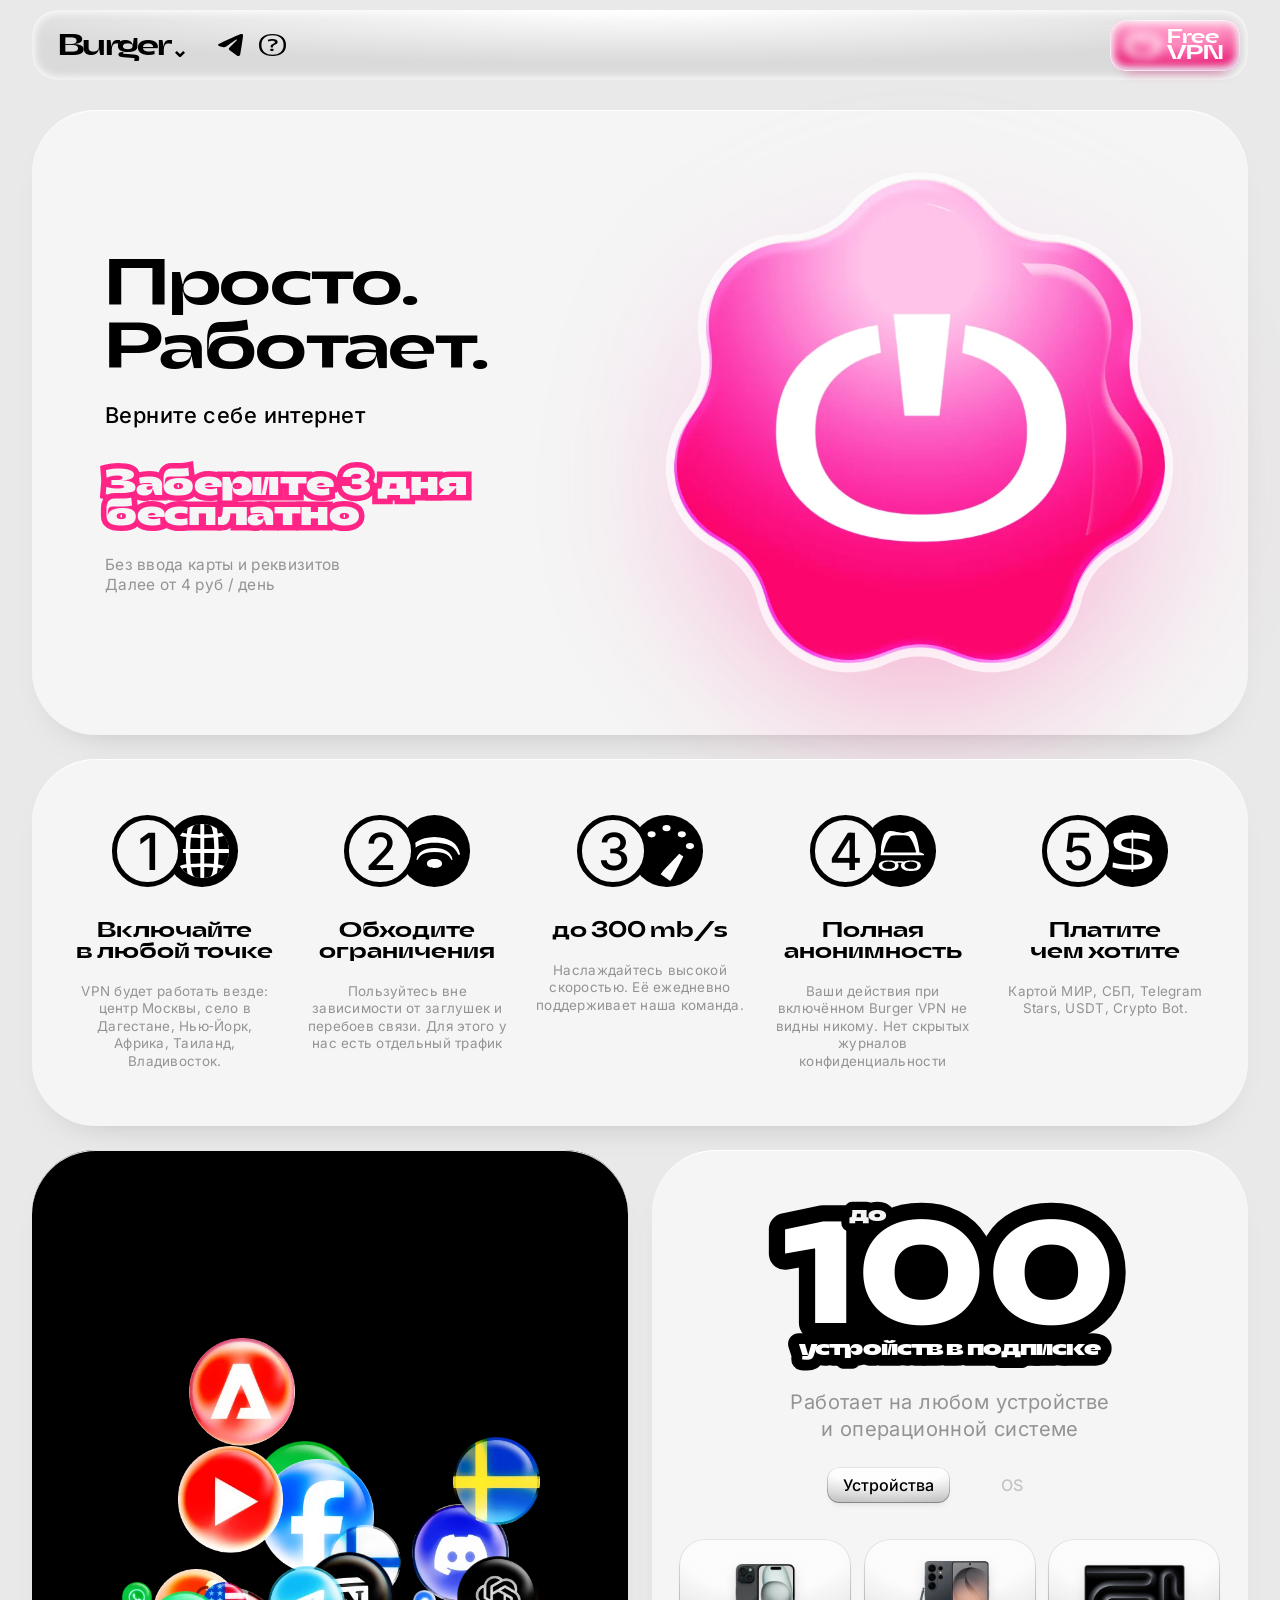
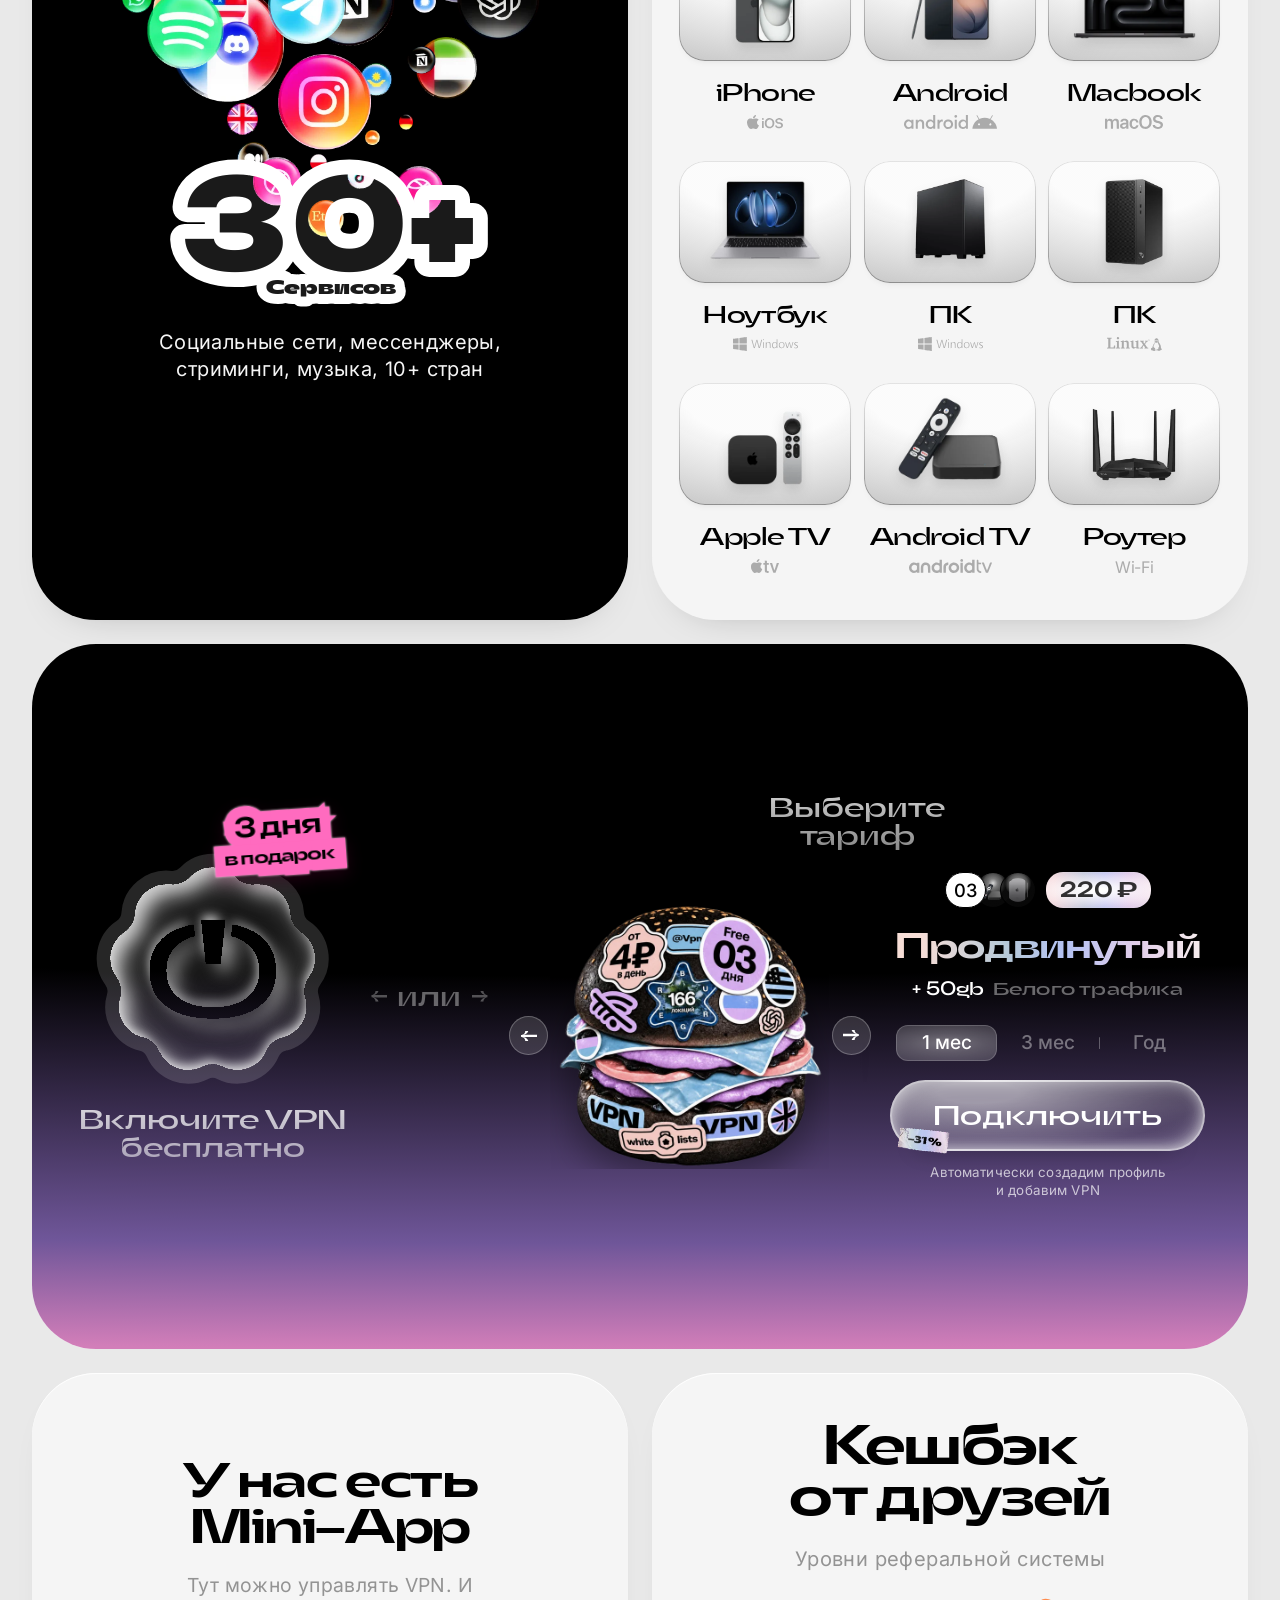
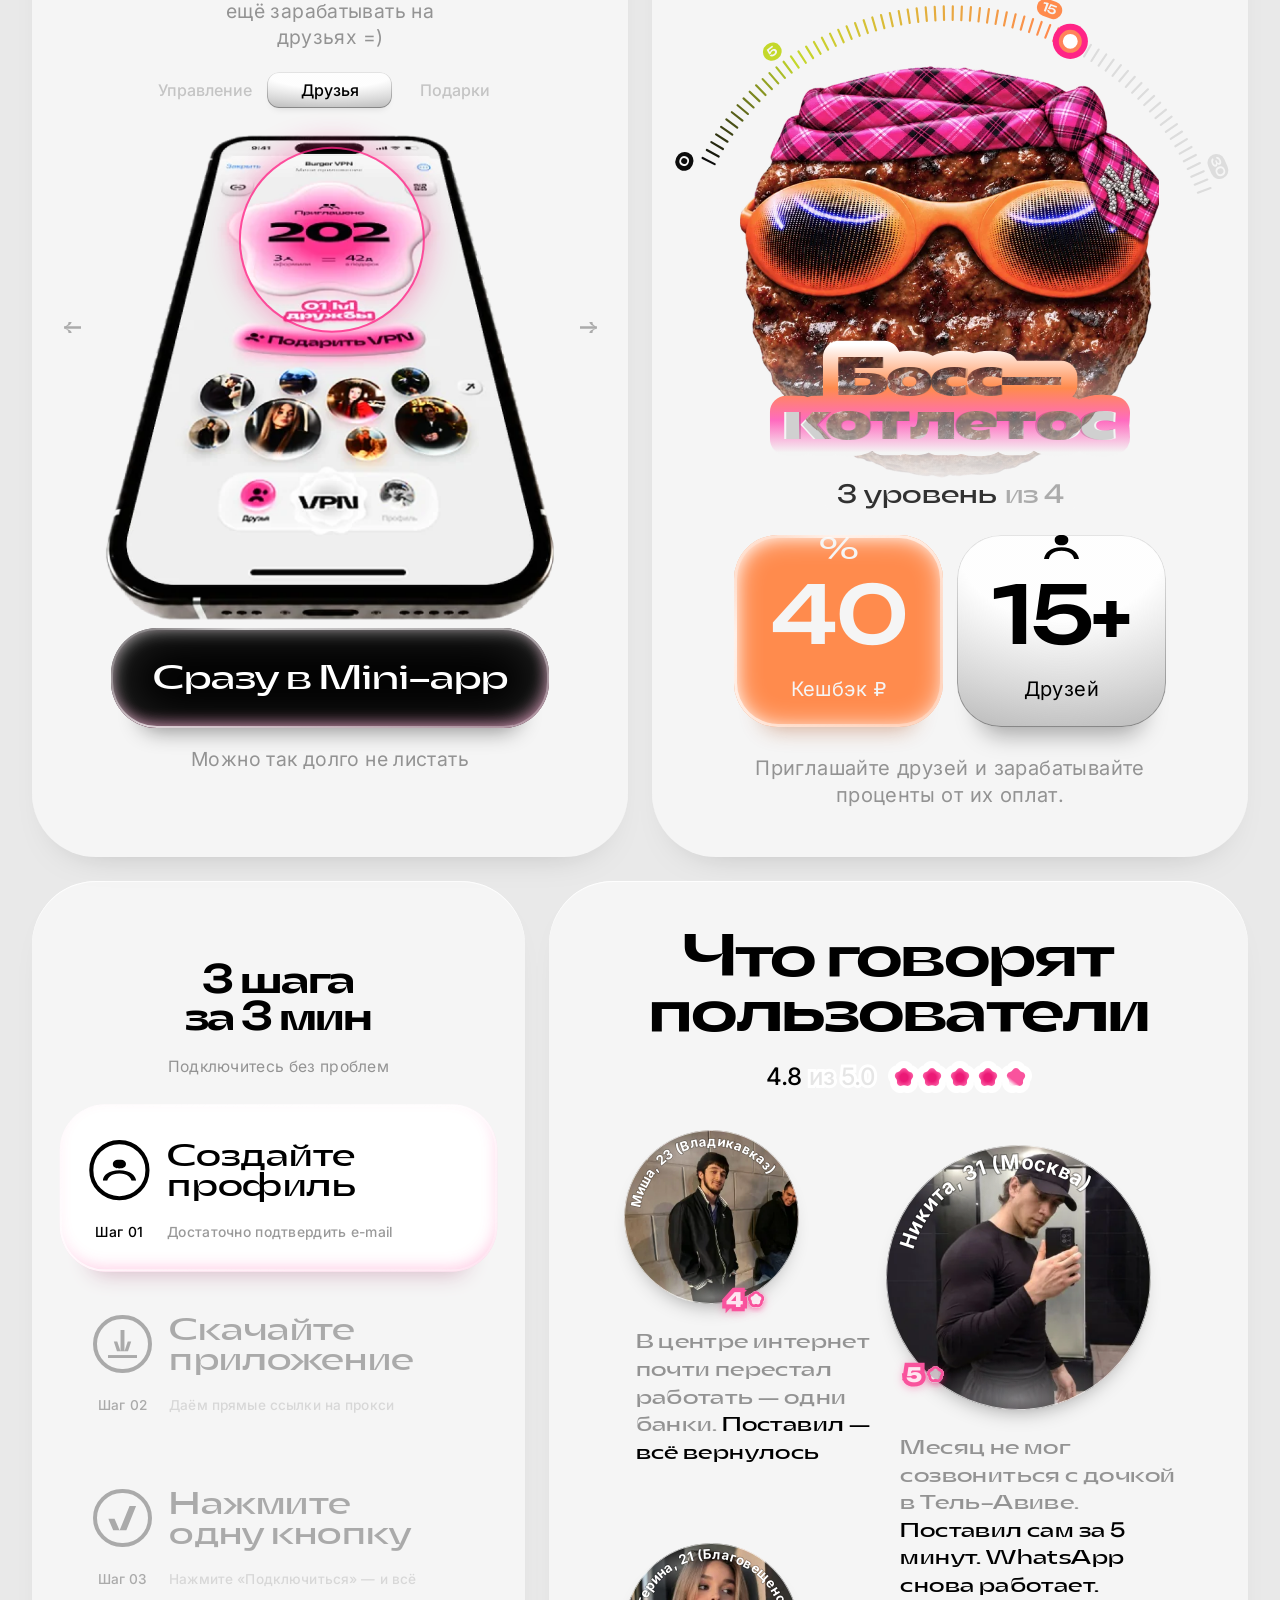
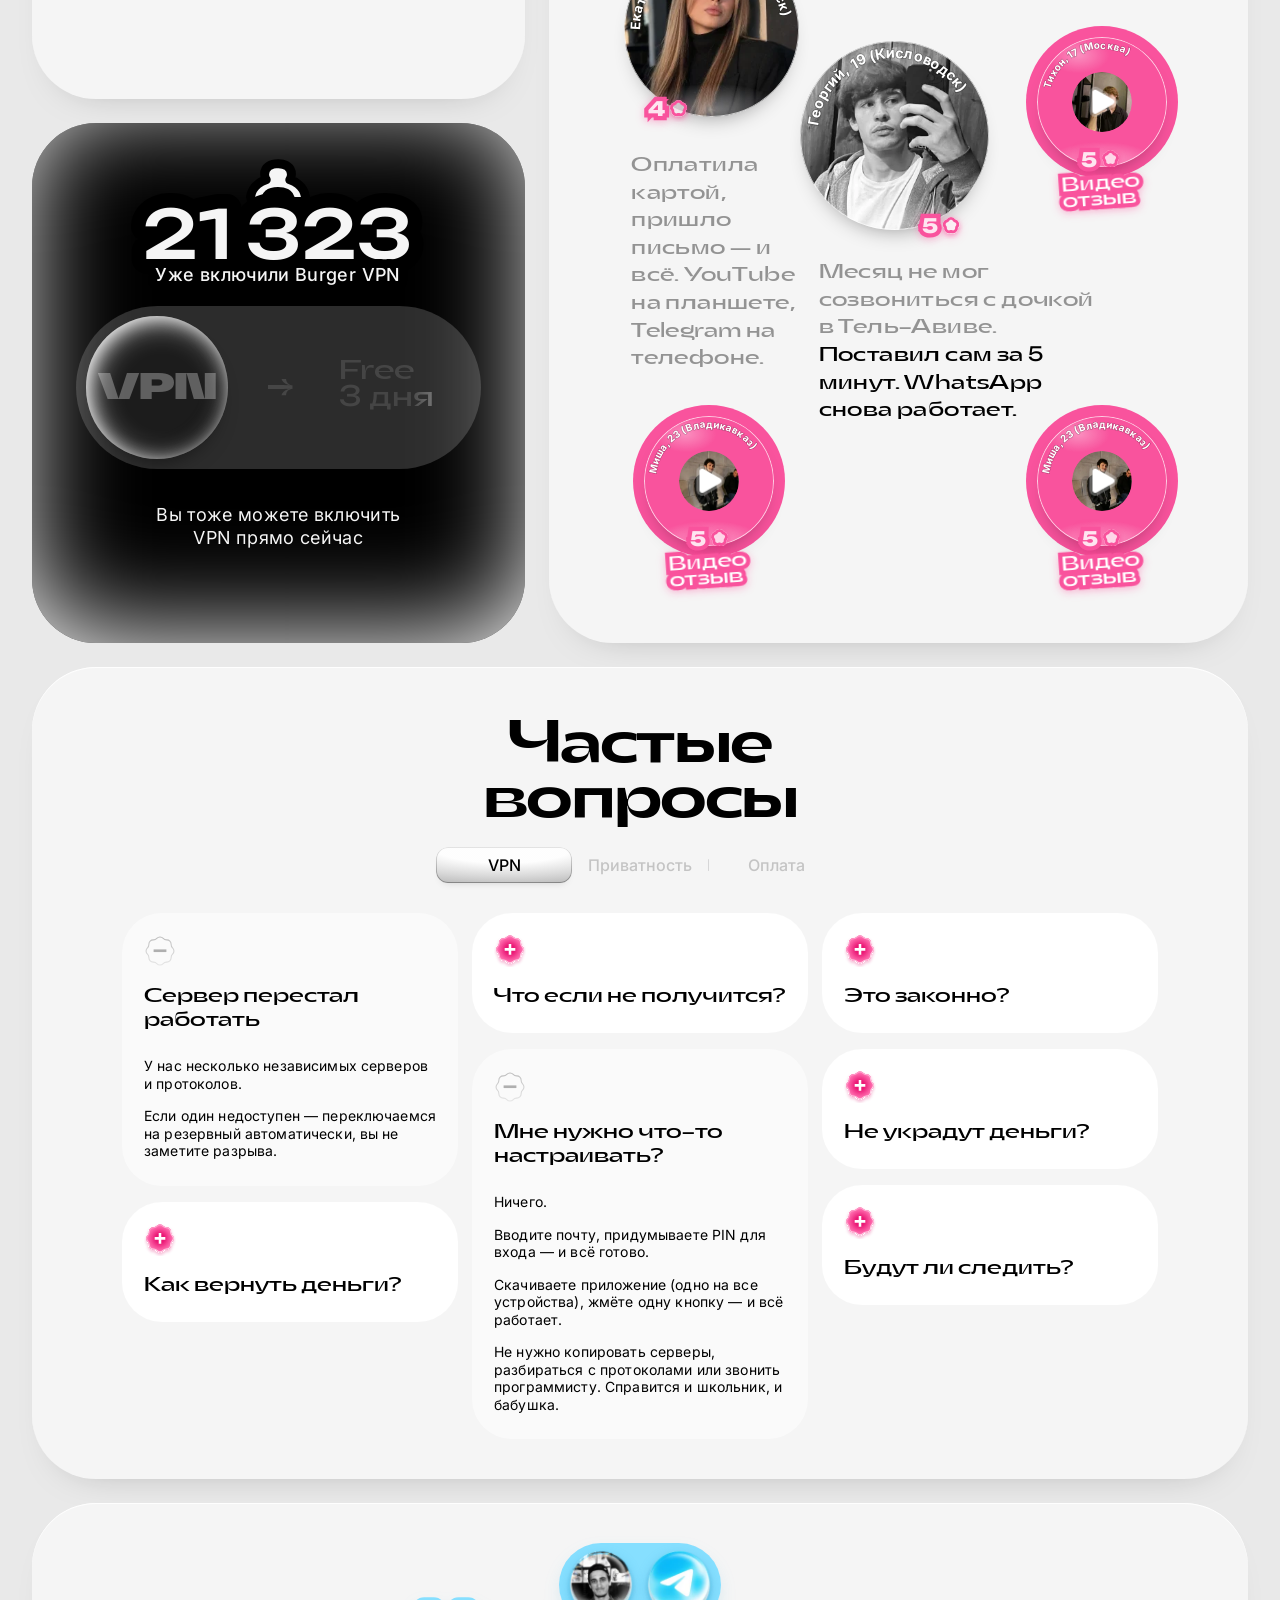
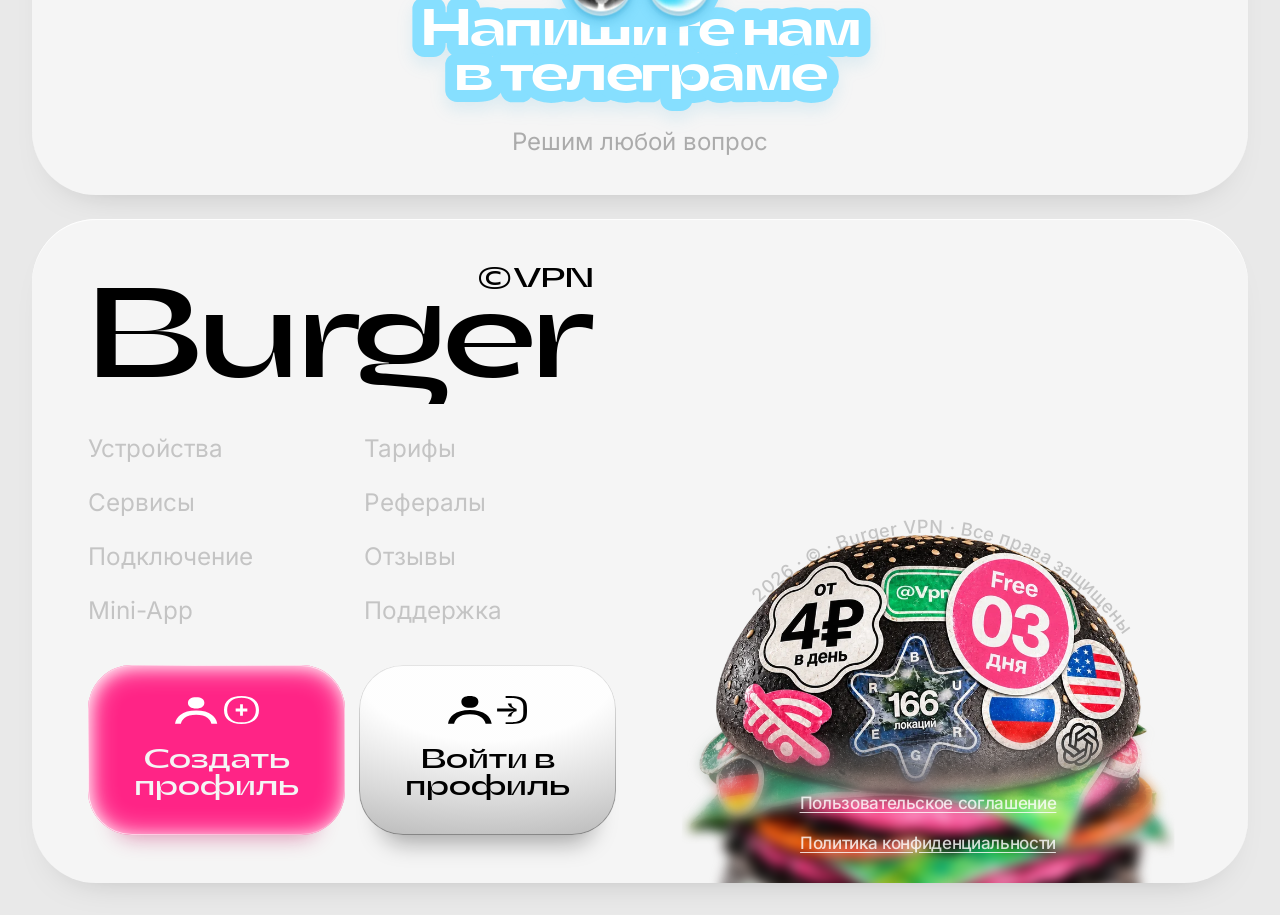
==== index.html @ 4decb2f5 "Тарифы: «Конструктор» по макету и выбор тарифа с клавиатуры на телефоне У «Конструктора» бургер накл" ====
<!doctype html>
<html lang="ru" class="no-js">
<head>
  <meta charset="utf-8">
  <meta name="viewport" content="width=device-width, initial-scale=1, viewport-fit=cover">
  <title>Burger VPN — просто работает</title>
  <meta name="description" content="Burger VPN: 3 дня бесплатно без ввода карты, до 100 устройств в подписке, 30+ сервисов и 10+ стран. Далее от 4 ₽ в день.">
  <meta name="theme-color" content="#f5f5f5">
  <meta property="og:title" content="Burger VPN — просто работает">
  <meta property="og:description" content="Верните себе интернет: 3 дня бесплатно, до 100 устройств в подписке.">
  <meta property="og:type" content="website">
  <link rel="icon" href="img/favicon.svg" type="image/svg+xml">
  <script>document.documentElement.className = 'js';</script>

  <link rel="preload" href="fonts/asgard-wide-medium.woff2" as="font" type="font/woff2" crossorigin>
  <link rel="preload" href="fonts/inter-cyrillic.woff2" as="font" type="font/woff2" crossorigin>
  <link rel="preload" href="img/hero/flower.webp" as="image" type="image/webp">

  <link rel="stylesheet" href="css/vendor/keen-slider.min.css">
  <link rel="stylesheet" href="css/base/fonts.css">
  <link rel="stylesheet" href="css/base/variables.css">
  <link rel="stylesheet" href="css/base/reset.css">
  <link rel="stylesheet" href="css/base/base.css">
  <link rel="stylesheet" href="css/blocks/glass.css">
  <link rel="stylesheet" href="css/blocks/button.css">
  <link rel="stylesheet" href="css/blocks/tabs.css">
  <link rel="stylesheet" href="css/blocks/heading.css">
  <link rel="stylesheet" href="css/blocks/header.css">
  <link rel="stylesheet" href="css/blocks/menu.css">
  <link rel="stylesheet" href="css/blocks/hero.css">
  <link rel="stylesheet" href="css/blocks/features.css">
  <link rel="stylesheet" href="css/blocks/services.css">
  <link rel="stylesheet" href="css/blocks/devices.css">
  <link rel="stylesheet" href="css/blocks/steps.css">
  <link rel="stylesheet" href="css/blocks/tariffs.css">
  <link rel="stylesheet" href="css/blocks/mini-app.css">
  <link rel="stylesheet" href="css/blocks/cashback.css">
  <link rel="stylesheet" href="css/blocks/reviews.css">
  <link rel="stylesheet" href="css/blocks/launch.css">
  <link rel="stylesheet" href="css/blocks/faq.css">
  <link rel="stylesheet" href="css/blocks/support.css">
  <link rel="stylesheet" href="css/blocks/footer.css">
  <link rel="stylesheet" href="css/blocks/modal.css">
  <link rel="stylesheet" href="css/blocks/activation.css">
  <link rel="stylesheet" href="css/blocks/payment.css">
</head>
<body>
  <header class="header" data-header>
    <div class="header__bar">
      <button class="header__brand" type="button" aria-expanded="false" aria-controls="site-menu" data-menu-toggle>
        <span class="header__logo">Burger</span>
        <img class="header__chevron" src="img/icons/chevron.svg" width="10" height="6" alt="">
        <span class="visually-hidden">Открыть меню разделов</span>
      </button>
      <div class="header__links">
        <a class="header__icon-link" href="https://t.me/VpnBurger_bot" target="_blank" rel="noopener noreferrer" aria-label="Burger VPN в Telegram">
          <img src="img/icons/telegram.svg" width="24" height="21" alt="">
        </a>
        <a class="header__icon-link" href="#faq" aria-label="Частые вопросы">
          <img src="img/icons/question.svg" width="28" height="23" alt="">
        </a>
      </div>
      <button class="header__cta glass glass_theme_pink" type="button" data-activation-open>
        <img class="header__cta-icon" src="img/icons/power.svg" width="54" height="46" alt="">
        <span class="header__cta-text">Free<br>VPN</span>
      </button>
    </div>
    <p class="header__note">28 августа: Burger VPN работает в РФ</p>
  </header>

  <div class="menu" id="site-menu" hidden data-menu>
    <div class="menu__backdrop" data-menu-close></div>
    <nav class="menu__panel" aria-label="Меню разделов">
      <ul class="menu__list">
        <li class="menu__item" style="--menu-x: 44%; --menu-tilt: 2.5deg;">
          <a class="menu__link" href="#services" data-menu-link><span class="menu__label">Сервисы</span><span class="menu__arrow" aria-hidden="true"></span></a>
        </li>
        <li class="menu__item" style="--menu-x: 11.6%; --menu-tilt: -1.4deg; --menu-gap: 22px;">
          <a class="menu__link" href="#devices" data-menu-link><span class="menu__label">Устройства</span><span class="menu__arrow" aria-hidden="true"></span></a>
        </li>
        <li class="menu__item" style="--menu-x: 19.3%; --menu-tilt: 2.7deg; --menu-gap: 30px;">
          <a class="menu__link" href="#connect" data-menu-link><span class="menu__label">Подключение</span><span class="menu__arrow" aria-hidden="true"></span></a>
        </li>
        <li class="menu__item" style="--menu-x: 8.6%; --menu-tilt: -5.9deg; --menu-gap: 26px;">
          <a class="menu__link" href="#tariffs" data-menu-link><span class="menu__label">Тарифы</span><span class="menu__arrow" aria-hidden="true"></span></a>
        </li>
        <li class="menu__item" style="--menu-x: 45%; --menu-tilt: -0.5deg; --menu-gap: 11px;">
          <a class="menu__link" href="#mini-app" data-menu-link><span class="menu__label">Mini-App</span><span class="menu__arrow" aria-hidden="true"></span></a>
        </li>
        <li class="menu__item" style="--menu-x: 14.8%; --menu-tilt: 3deg; --menu-gap: 19px;">
          <a class="menu__link" href="#reviews" data-menu-link><span class="menu__label">Отзывы</span><span class="menu__arrow" aria-hidden="true"></span></a>
        </li>
        <li class="menu__item" style="--menu-x: 35.9%; --menu-tilt: -4.6deg; --menu-gap: 15px;">
          <a class="menu__link" href="#support" data-menu-link><span class="menu__label">Поддержка</span><span class="menu__arrow" aria-hidden="true"></span></a>
        </li>
      </ul>
      <button class="menu__handle" type="button" aria-label="Закрыть меню" data-menu-close></button>
    </nav>
  </div>

  <div class="page" data-page>
  <main class="page__main" id="main">
    <section class="hero page__tile page__tile_area_hero" id="top" aria-labelledby="hero-title" data-pause-offscreen>
      <div class="hero__content">
        <h1 class="hero__title" id="hero-title">
          <span class="hero__line"><span class="hero__word">Просто.</span></span>
          <span class="hero__line"><span class="hero__word">Работает.</span></span>
        </h1>
        <p class="hero__lead">Верните себе интернет</p>
      </div>
      <button class="hero__power" type="button" data-activation-open aria-label="Включить VPN бесплатно на 3 дня">
        <img class="hero__power-glow" src="img/hero/flower.webp" width="755" height="744" alt="">
        <img class="hero__power-image" src="img/hero/flower.webp" width="755" height="744" alt="" fetchpriority="high">
      </button>
      <div class="hero__offer">
        <p class="hero__offer-title">Заберите 3&nbsp;дня<br>бесплатно</p>
        <p class="hero__offer-note">Без ввода карты и реквизитов<br>Далее от 4 руб / день</p>
      </div>
    </section>

    <section class="features page__tile page__tile_area_features" aria-labelledby="features-title">
      <h2 class="visually-hidden" id="features-title">Почему Burger VPN</h2>
      <ol class="features__list">
        <li class="features__item" style="--badge-size: 86; --digit-size: 66;" data-reveal>
          <div class="features__badge" aria-hidden="true">
            <span class="features__number">1</span>
            <span class="features__icon"><img src="img/icons/globe.svg" width="73" height="73" alt="" loading="lazy"></span>
          </div>
          <h3 class="features__title">Включайте<br>в любой точке</h3>
          <p class="features__text" style="--text-width: 316;">VPN будет работать везде: центр Москвы, село в Дагестане, Нью‑Йорк, Африка, Таиланд, Владивосток.</p>
        </li>
        <li class="features__item" data-reveal>
          <div class="features__badge" aria-hidden="true">
            <span class="features__number">2</span>
            <span class="features__icon features__icon_wifi"><img src="img/icons/wifi.svg" width="68" height="42" alt="" loading="lazy"></span>
          </div>
          <h3 class="features__title">Обходите<br>ограничения</h3>
          <p class="features__text" style="--text-width: 298;">Пользуйтесь вне зависимости от заглушек и перебоев связи. Для этого у нас есть отдельный трафик</p>
        </li>
        <li class="features__item" data-reveal>
          <div class="features__badge" aria-hidden="true">
            <span class="features__number">3</span>
            <span class="features__icon features__icon_speed"><img src="img/icons/speed.svg" width="72" height="75" alt="" loading="lazy"></span>
          </div>
          <h3 class="features__title features__title_numeric">до 300&nbsp;mb/s</h3>
          <p class="features__text" style="--text-width: 372;">Наслаждайтесь высокой скоростью. Её ежедневно поддерживает наша команда.</p>
        </li>
        <li class="features__item" data-reveal>
          <div class="features__badge" aria-hidden="true">
            <span class="features__number">4</span>
            <span class="features__icon features__icon_incognito"><img src="img/icons/incognito.svg" width="64" height="54" alt="" loading="lazy"></span>
          </div>
          <h3 class="features__title">Полная<br>анонимность</h3>
          <p class="features__text" style="--text-width: 330;">Ваши действия при включённом Burger VPN не видны никому. Нет скрытых журналов конфиденциальности</p>
        </li>
        <li class="features__item" data-reveal>
          <div class="features__badge" aria-hidden="true">
            <span class="features__number">5</span>
            <span class="features__icon features__icon_currency">$</span>
          </div>
          <h3 class="features__title">Платите<br>чем хотите</h3>
          <p class="features__text" style="--text-width: 274;">Картой МИР, СБП, Telegram Stars, USDT, Crypto Bot.</p>
        </li>
      </ol>
    </section>

    <section class="services page__tile page__tile_area_services" id="services" aria-labelledby="services-title" data-services data-pause-offscreen>
      <div class="services__stage">
        <div class="services__cloud" aria-hidden="true">
          <img class="services__icon" src="img/services/whatsapp.webp" width="164" height="167" alt="" loading="lazy" decoding="async" style="--x: 36.14%; --y: 13.7%; --w: 18.64%; --i: 0;">
          <img class="services__icon" src="img/services/facebook.webp" width="182" height="185" alt="" loading="lazy" decoding="async" style="--x: 37.27%; --y: 16.74%; --w: 20.68%; --i: 1;">
          <img class="services__icon" src="img/services/finland.webp" width="119" height="120" alt="" loading="lazy" decoding="async" style="--x: 49.55%; --y: 28.26%; --w: 13.41%; --i: 2;">
          <img class="services__icon" src="img/services/france.webp" width="182" height="185" alt="" loading="lazy" decoding="async" style="--x: 20.91%; --y: 39.13%; --w: 20.68%; --i: 3;">
          <img class="services__icon" src="img/services/reddit.webp" width="141" height="142" alt="" loading="lazy" decoding="async" style="--x: 17.73%; --y: 35.87%; --w: 15.91%; --i: 4;">
          <img class="services__icon" src="img/services/notion.webp" width="149" height="151" alt="" loading="lazy" decoding="async" style="--x: 45%; --y: 33.04%; --w: 16.82%; --i: 5;">
          <img class="services__icon" src="img/services/uk.webp" width="50" height="51" alt="" loading="lazy" decoding="async" style="--x: 31.14%; --y: 59.35%; --w: 5.68%; --i: 6;">
          <img class="services__icon" src="img/services/usa.webp" width="72" height="74" alt="" loading="lazy" decoding="async" style="--x: 26.59%; --y: 38.26%; --w: 8.18%; --i: 7;">
          <img class="services__icon" src="img/services/adobe.webp" width="170" height="173" alt="" loading="lazy" decoding="async" style="--x: 24.32%; --y: -4.35%; --w: 19.32%; --i: 8;">
          <img class="services__icon" src="img/services/discord.webp" width="156" height="159" alt="" loading="lazy" decoding="async" style="--x: 65%; --y: 24.57%; --w: 17.73%; --i: 9;">
          <img class="services__icon" src="img/services/discord-small.webp" width="73" height="74" alt="" loading="lazy" decoding="async" style="--x: 28.86%; --y: 45%; --w: 8.18%; --i: 10;">
          <img class="services__icon" src="img/services/spotify.webp" width="125" height="126" alt="" loading="lazy" decoding="async" style="--x: 16.59%; --y: 39.78%; --w: 14.09%; --i: 11;">
          <img class="services__icon" src="img/services/etsy.webp" width="58" height="59" alt="" loading="lazy" decoding="async" style="--x: 45.91%; --y: 76.3%; --w: 6.59%; --i: 12;">
          <img class="services__icon" src="img/services/kazakhstan.webp" width="52" height="53" alt="" loading="lazy" decoding="async" style="--x: 55.45%; --y: 52.39%; --w: 5.91%; --i: 13;">
          <img class="services__icon" src="img/services/uae.webp" width="98" height="99" alt="" loading="lazy" decoding="async" style="--x: 65.68%; --y: 47.83%; --w: 11.14%; --i: 14;">
          <img class="services__icon" src="img/services/sweden.webp" width="140" height="142" alt="" loading="lazy" decoding="async" style="--x: 72.5%; --y: 12.83%; --w: 15.91%; --i: 15;">
          <img class="services__icon" src="img/services/poland.webp" width="28" height="28" alt="" loading="lazy" decoding="async" style="--x: 46.36%; --y: 68.26%; --w: 3.18%; --i: 16;">
          <img class="services__icon" src="img/services/instagram.webp" width="150" height="153" alt="" loading="lazy" decoding="async" style="--x: 40.45%; --y: 50.87%; --w: 17.05%; --i: 17;">
          <img class="services__icon" src="img/services/germany.webp" width="24" height="25" alt="" loading="lazy" decoding="async" style="--x: 62.5%; --y: 61.3%; --w: 2.73%; --i: 18;">
          <img class="services__icon" src="img/services/medium.webp" width="54" height="55" alt="" loading="lazy" decoding="async" style="--x: 32.95%; --y: 66.09%; --w: 6.14%; --i: 19;">
          <img class="services__icon" src="img/services/dribbble.webp" width="78" height="80" alt="" loading="lazy" decoding="async" style="--x: 35.91%; --y: 68.7%; --w: 8.86%; --i: 20;">
          <img class="services__icon" src="img/services/dribbble-alt.webp" width="78" height="80" alt="" loading="lazy" decoding="async" style="--x: 61.82%; --y: 70.43%; --w: 8.86%; --i: 21;">
          <img class="services__icon" src="img/services/youtube.webp" width="168" height="171" alt="" loading="lazy" decoding="async" style="--x: 22.27%; --y: 14.57%; --w: 19.09%; --i: 22;">
          <img class="services__icon" src="img/services/notion-small.webp" width="46" height="46" alt="" loading="lazy" decoding="async" style="--x: 64.09%; --y: 49.35%; --w: 5.23%; --i: 23;">
          <img class="services__icon" src="img/services/soundcloud.webp" width="24" height="24" alt="" loading="lazy" decoding="async" style="--x: 56.36%; --y: 64.13%; --w: 2.73%; --i: 24;">
          <img class="services__icon" src="img/services/chatgpt.webp" width="135" height="136" alt="" loading="lazy" decoding="async" style="--x: 73.18%; --y: 33.7%; --w: 15.23%; --i: 25;">
          <img class="services__icon" src="img/services/signal.webp" width="36" height="37" alt="" loading="lazy" decoding="async" style="--x: 65.23%; --y: 39.57%; --w: 4.09%; --i: 26;">
          <img class="services__icon" src="img/services/telegram.webp" width="123" height="125" alt="" loading="lazy" decoding="async" style="--x: 38.64%; --y: 35.43%; --w: 14.09%; --i: 27;">
          <img class="services__icon" src="img/services/tiktok.webp" width="44" height="44" alt="" loading="lazy" decoding="async" style="--x: 53.18%; --y: 69.57%; --w: 5%; --i: 28;">
          <img class="services__icon" src="img/services/whatsapp-small.webp" width="48" height="49" alt="" loading="lazy" decoding="async" style="--x: 12.05%; --y: 38.26%; --w: 5.45%; --i: 29;">
        </div>
        <h2 class="services__title" id="services-title">
          <span class="visually-hidden">30+ сервисов</span>
          <svg class="services__sticker" viewBox="0 0 262 113" aria-hidden="true">
            <defs>
              <text id="services-count" x="131" y="82" data-count-to="30" data-count-suffix="+">30+</text>
              <text id="services-label" x="131.5" y="101.2">Сервисов</text>
              <mask id="services-outside" maskUnits="userSpaceOnUse" x="-20" y="-20" width="302" height="153">
                <rect x="-20" y="-20" width="302" height="153" fill="#fff"/>
                <use href="#services-count" class="services__sticker-count" fill="#000"/>
                <use href="#services-label" class="services__sticker-label" fill="#000"/>
              </mask>
            </defs>
            <g class="services__sticker-stroke" mask="url(#services-outside)">
              <use href="#services-count" class="services__sticker-count"/>
              <use href="#services-label" class="services__sticker-label"/>
            </g>
            <use href="#services-count" class="services__sticker-count services__sticker-fill"/>
            <use href="#services-label" class="services__sticker-label services__sticker-fill"/>
          </svg>
        </h2>
      </div>
      <p class="services__text" data-reveal>Социальные сети, мессенджеры,<br>стриминги, музыка, 10+ стран</p>
    </section>

    <section class="devices page__tile page__tile_area_devices" id="devices" aria-labelledby="devices-title" data-devices>
      <h2 class="devices__title" id="devices-title" data-reveal>
        <span class="visually-hidden">До 100 устройств в подписке</span>
        <svg class="devices__sticker" viewBox="0 0 291 128" aria-hidden="true">
          <rect x="47" y="44" width="198" height="66"/>
          <rect x="160" y="92" width="15" height="10"/>
          <text class="devices__sticker-count" x="145.5" y="92" data-count-to="100">100</text>
          <text class="devices__sticker-prefix" x="71" y="17.2">до</text>
          <text class="devices__sticker-caption" x="145" y="116.2">устройств в подписке</text>
        </svg>
      </h2>
      <p class="devices__text" data-reveal>Работает на любом устройстве<br>и операционной системе</p>
      <div class="devices__tabs tabs" role="tablist" aria-label="Что показать" data-tabs>
        <span class="tabs__indicator glass glass_theme_light" aria-hidden="true"></span>
        <button class="tabs__tab tabs__tab_active" type="button" role="tab" id="devices-tab-hardware" aria-selected="true" aria-controls="devices-panel-hardware">Устройства</button>
        <button class="tabs__tab" type="button" role="tab" id="devices-tab-os" aria-selected="false" aria-controls="devices-panel-os" tabindex="-1">OS</button>
      </div>
      <div class="devices__panels">
        <div class="devices__panel devices__panel_active" id="devices-panel-hardware" role="tabpanel" aria-labelledby="devices-tab-hardware" data-devices-panel>
        <ul class="devices__grid">
          <li class="devices__item" style="--i: 0;">
            <div class="devices__card glass glass_theme_light"><img class="devices__image" style="--x: 32.4%; --y: -1.6%; --w: 53.0%;" src="img/devices/iphone.webp" width="260" height="300" alt="" loading="lazy"></div>
            <p class="devices__name">iPhone</p>
            <img class="devices__system" src="img/icons/os-ios-label.svg" width="31" height="12" alt="iOS" loading="lazy">
          </li>
          <li class="devices__item" style="--i: 1;">
            <div class="devices__card glass glass_theme_light"><img class="devices__image" style="--x: 27.2%; --y: 17.8%; --w: 66.2%;" src="img/devices/android.webp" width="300" height="207" alt="" loading="lazy"></div>
            <p class="devices__name">Android</p>
            <img class="devices__system" src="img/icons/os-android-label.svg" width="73" height="11" alt="Android" loading="lazy">
          </li>
          <li class="devices__item" style="--i: 2;">
            <div class="devices__card glass glass_theme_light"><img class="devices__image" style="--x: 14.3%; --y: 20.4%; --w: 71.3%;" src="img/devices/macbook.webp" width="300" height="183" alt="" loading="lazy"></div>
            <p class="devices__name">Macbook</p>
            <img class="devices__system" src="img/icons/os-macos-label.svg" width="37" height="9" alt="macOS" loading="lazy">
          </li>
          <li class="devices__item" style="--i: 3;">
            <div class="devices__card glass glass_theme_light"><img class="devices__image" style="--x: 17.7%; --y: -1.5%; --w: 67.7%;" src="img/devices/laptop.webp" width="300" height="256" alt="" loading="lazy"></div>
            <p class="devices__name">Ноутбук</p>
            <img class="devices__system" src="img/icons/os-windows-label.svg" width="56" height="12" alt="Windows" loading="lazy">
          </li>
          <li class="devices__item" style="--i: 4;">
            <div class="devices__card glass glass_theme_light"><img class="devices__image" style="--x: 29.5%; --y: 14.4%; --w: 51.4%;" src="img/devices/pc-tower.webp" width="300" height="271" alt="" loading="lazy"></div>
            <p class="devices__name">ПК</p>
            <img class="devices__system" src="img/icons/os-windows-label.svg" width="56" height="12" alt="Windows" loading="lazy">
          </li>
          <li class="devices__item" style="--i: 5;">
            <div class="devices__card glass glass_theme_light"><img class="devices__image" style="--x: 33.3%; --y: 7.8%; --w: 47.1%;" src="img/devices/pc.webp" width="259" height="300" alt="" loading="lazy"></div>
            <p class="devices__name">ПК</p>
            <img class="devices__system" src="img/icons/os-linux-label.svg" width="40" height="10" alt="Linux" loading="lazy">
          </li>
          <li class="devices__item" style="--i: 6;">
            <div class="devices__card glass glass_theme_light"><img class="devices__image" style="--x: 27.8%; --y: -16.9%; --w: 64.1%;" src="img/devices/apple-tv.webp" width="270" height="300" alt="" loading="lazy"></div>
            <p class="devices__name">Apple TV</p>
            <img class="devices__system" src="img/icons/os-tv-label.svg" width="18" height="9" alt="tvOS" loading="lazy">
          </li>
          <li class="devices__item" style="--i: 7;">
            <div class="devices__card glass glass_theme_light"><img class="devices__image" style="--x: 20.0%; --y: -3.5%; --w: 71.2%;" src="img/devices/android-tv.webp" width="300" height="247" alt="" loading="lazy"></div>
            <p class="devices__name">Android TV</p>
            <img class="devices__system" src="img/icons/os-androidtv-label.svg" width="65" height="11" alt="Android TV" loading="lazy">
          </li>
          <li class="devices__item" style="--i: 8;">
            <div class="devices__card glass glass_theme_light"><img class="devices__image" style="--x: 25.7%; --y: 20.7%; --w: 48.5%;" src="img/devices/router.webp" width="300" height="262" alt="" loading="lazy"></div>
            <p class="devices__name">Роутер</p>
            <p class="devices__system devices__system_text">Wi-Fi</p>
          </li>
        </ul>
        </div>
        <div class="devices__panel" id="devices-panel-os" role="tabpanel" aria-labelledby="devices-tab-os" data-devices-panel>
        <ul class="devices__grid devices__grid_os">
          <li class="devices__item" style="--i: 0;">
            <div class="devices__card glass glass_theme_light"><img class="devices__logo" src="img/icons/os-ios.svg" width="67" height="26" alt="iOS" loading="lazy"></div>
            <div class="devices__thumbs" aria-hidden="true">
              <img class="devices__thumb" src="img/devices/iphone.webp" width="260" height="300" alt="" loading="lazy">
              <img class="devices__thumb" src="img/devices/ipad.webp" width="240" height="300" alt="" loading="lazy">
            </div>
          </li>
          <li class="devices__item" style="--i: 1;">
            <div class="devices__card glass glass_theme_light"><img class="devices__logo" src="img/icons/os-android.svg" width="60" height="52" alt="Android" loading="lazy"></div>
            <div class="devices__thumbs" aria-hidden="true">
              <img class="devices__thumb" src="img/devices/android.webp" width="300" height="207" alt="" loading="lazy">
              <img class="devices__thumb" src="img/devices/android-tv.webp" width="300" height="247" alt="" loading="lazy">
            </div>
          </li>
          <li class="devices__item" style="--i: 2;">
            <div class="devices__card glass glass_theme_light"><img class="devices__logo" src="img/icons/os-windows.svg" width="58" height="51" alt="Windows" loading="lazy"></div>
            <div class="devices__thumbs" aria-hidden="true">
              <img class="devices__thumb" src="img/devices/laptop.webp" width="300" height="256" alt="" loading="lazy">
              <img class="devices__thumb" src="img/devices/pc-tower.webp" width="300" height="271" alt="" loading="lazy">
              <img class="devices__thumb" src="img/devices/pc.webp" width="259" height="300" alt="" loading="lazy">
            </div>
          </li>
          <li class="devices__item" style="--i: 3;">
            <div class="devices__card glass glass_theme_light"><img class="devices__logo devices__logo_wordmark" src="img/icons/os-macos.svg" width="73" height="17" alt="macOS" loading="lazy"></div>
            <div class="devices__thumbs" aria-hidden="true">
              <img class="devices__thumb" src="img/devices/macbook.webp" width="300" height="183" alt="" loading="lazy">
              <img class="devices__thumb" src="img/devices/pc.webp" width="259" height="300" alt="" loading="lazy">
            </div>
          </li>
          <li class="devices__item" style="--i: 4;">
            <div class="devices__card glass glass_theme_light"><img class="devices__logo devices__logo_raster" src="img/devices/linux.webp" width="220" height="98" alt="Linux" loading="lazy"></div>
            <div class="devices__thumbs" aria-hidden="true">
              <img class="devices__thumb" src="img/devices/pc-tower.webp" width="300" height="271" alt="" loading="lazy">
              <img class="devices__thumb" src="img/devices/laptop.webp" width="300" height="256" alt="" loading="lazy">
            </div>
          </li>
          <li class="devices__item" style="--i: 5;">
            <div class="devices__card glass glass_theme_light"><img class="devices__logo" src="img/icons/os-wifi.svg" width="82" height="51" alt="Wi-Fi" loading="lazy"></div>
            <div class="devices__thumbs" aria-hidden="true">
              <img class="devices__thumb" src="img/devices/router.webp" width="300" height="262" alt="" loading="lazy">
            </div>
          </li>
          <li class="devices__item" style="--i: 6;">
            <div class="devices__card glass glass_theme_light"><img class="devices__logo" src="img/icons/os-tv.svg" width="74" height="37" alt="Apple TV" loading="lazy"></div>
            <div class="devices__thumbs" aria-hidden="true">
              <img class="devices__thumb" src="img/devices/apple-tv.webp" width="270" height="300" alt="" loading="lazy">
            </div>
          </li>
          <li class="devices__item" style="--i: 7;">
            <div class="devices__card glass glass_theme_light"><img class="devices__logo" src="img/icons/os-androidtv.svg" width="83" height="14" alt="Android TV" loading="lazy"></div>
            <div class="devices__thumbs" aria-hidden="true">
              <img class="devices__thumb" src="img/devices/android-tv.webp" width="300" height="247" alt="" loading="lazy">
            </div>
          </li>
        </ul>
        </div>
      </div>
    </section>

    <section class="steps page__tile page__tile_area_steps" id="connect" aria-labelledby="steps-title" data-steps>
      <h2 class="steps__title heading" id="steps-title" data-reveal>3 шага<br>за 3 мин</h2>
      <p class="steps__subtitle heading-note" data-reveal>Подключитесь без проблем</p>
      <ol class="steps__list">
        <li class="steps__item steps__item_active" data-step>
          <span class="steps__icon steps__icon_profile" aria-hidden="true"><img src="img/icons/step-profile.svg" width="41" height="26" alt="" loading="lazy"></span>
          <span class="steps__index">Шаг 01</span>
          <h3 class="steps__name">Создайте<br>профиль</h3>
          <p class="steps__text">Достаточно подтвердить e-mail</p>
        </li>
        <li class="steps__item" data-step>
          <span class="steps__icon" aria-hidden="true"><img src="img/icons/step-download.svg" width="31" height="31" alt="" loading="lazy"></span>
          <span class="steps__index">Шаг 02</span>
          <h3 class="steps__name">Скачайте<br>приложение</h3>
          <p class="steps__text">Даём прямые ссылки на прокси</p>
        </li>
        <li class="steps__item" data-step>
          <span class="steps__icon steps__icon_check" aria-hidden="true"><img src="img/icons/step-check.svg" width="31" height="27" alt="" loading="lazy"></span>
          <span class="steps__index">Шаг 03</span>
          <h3 class="steps__name">Нажмите<br>одну кнопку</h3>
          <p class="steps__text">Нажмите «Подключиться»&nbsp;— и&nbsp;всё</p>
        </li>
      </ol>
    </section>

    <section class="tariffs page__tile page__tile_area_tariffs" id="tariffs" aria-labelledby="tariffs-title" data-tariffs data-pause-offscreen>
      <div class="tariffs__card">
        <div class="tariffs__backdrops" aria-hidden="true">
          <span class="tariffs__backdrop tariffs__backdrop_personal"></span>
          <span class="tariffs__backdrop tariffs__backdrop_advanced tariffs__backdrop_active"></span>
          <span class="tariffs__backdrop tariffs__backdrop_family"></span>
          <span class="tariffs__backdrop tariffs__backdrop_constructor"></span>
        </div>
        <div class="tariffs__intro">
          <p class="tariffs__gift">3 дня<br><span class="tariffs__gift-small">в подарок</span></p>

          <button class="tariffs__power" type="button" data-activation-open aria-label="Включить VPN бесплатно на 3 дня">
            <svg class="tariffs__flower" viewBox="0 0 400 400" aria-hidden="true">
            <defs>
              <mask id="tariff-flower-outside" maskUnits="userSpaceOnUse" x="0" y="0" width="400" height="400">
                <rect width="400" height="400" fill="#fff"/>
                <path transform="translate(51.55 53.11)" d="M115.379 14.1688C133.377 -4.72299 163.517 -4.72288 181.515 14.1688C188.982 22.0068 199.685 25.9025 210.444 24.6981C236.374 21.7949 259.463 41.1681 261.107 67.2088C261.789 78.013 267.484 87.8771 276.499 93.87C298.229 108.314 303.463 137.996 287.984 159.001C281.561 167.716 279.584 178.933 282.638 189.319C290 214.352 274.929 240.454 249.57 246.595C239.048 249.143 230.323 256.464 225.987 266.383C215.535 290.291 187.213 300.6 163.839 289.003C154.141 284.192 142.752 284.191 133.054 289.003C109.68 300.599 81.3575 290.291 70.9065 266.383C66.5702 256.463 57.845 249.142 47.3235 246.595C21.964 240.454 6.89341 214.352 14.2551 189.319C17.3096 178.933 15.3319 167.716 8.9094 159.001C-6.56958 137.996 -1.3359 108.314 20.3938 93.87C29.4096 87.8772 35.1044 78.0132 35.7864 67.2088C37.4302 41.1683 60.5191 21.7953 86.4494 24.6981C97.208 25.9026 107.912 22.0069 115.379 14.1688Z" fill="#000"/>
              </mask>
              <filter id="tariff-flower-glass" x="-4.62" y="-7.60376" width="318.071" height="317.936" filterUnits="userSpaceOnUse" color-interpolation-filters="sRGB">
              <feFlood flood-opacity="0" result="BackgroundImageFix"/>
              <feBlend mode="normal" in="SourceGraphic" in2="BackgroundImageFix" result="shape"/>
              <feColorMatrix in="SourceAlpha" type="matrix" values="0 0 0 0 0 0 0 0 0 0 0 0 0 0 0 0 0 0 127 0" result="hardAlpha"/>
              <feMorphology radius="4" operator="dilate" in="hardAlpha" result="effect1_innerShadow_0_4"/>
              <feOffset dx="16.5581" dy="16.5581"/>
              <feGaussianBlur stdDeviation="32.755"/>
              <feComposite in2="hardAlpha" operator="arithmetic" k2="-1" k3="1"/>
              <feColorMatrix type="matrix" values="0 0 0 0 1 0 0 0 0 1 0 0 0 0 1 0 0 0 0.5 0"/>
              <feBlend mode="normal" in2="shape" result="effect1_innerShadow_0_4"/>
              <feColorMatrix in="SourceAlpha" type="matrix" values="0 0 0 0 0 0 0 0 0 0 0 0 0 0 0 0 0 0 127 0" result="hardAlpha"/>
              <feMorphology radius="4" operator="dilate" in="hardAlpha" result="effect2_innerShadow_0_4"/>
              <feOffset dx="16.5581" dy="16.5581"/>
              <feGaussianBlur stdDeviation="12.86"/>
              <feComposite in2="hardAlpha" operator="arithmetic" k2="-1" k3="1"/>
              <feColorMatrix type="matrix" values="0 0 0 0 1 0 0 0 0 1 0 0 0 0 1 0 0 0 0.7 0"/>
              <feBlend mode="normal" in2="effect1_innerShadow_0_4" result="effect2_innerShadow_0_4"/>
              <feColorMatrix in="SourceAlpha" type="matrix" values="0 0 0 0 0 0 0 0 0 0 0 0 0 0 0 0 0 0 127 0" result="hardAlpha"/>
              <feMorphology radius="4" operator="dilate" in="hardAlpha" result="effect3_innerShadow_0_4"/>
              <feOffset dx="-4.62" dy="-9.56"/>
              <feGaussianBlur stdDeviation="20.36"/>
              <feComposite in2="hardAlpha" operator="arithmetic" k2="-1" k3="1"/>
              <feColorMatrix type="matrix" values="0 0 0 0 1 0 0 0 0 1 0 0 0 0 1 0 0 0 0.1 0"/>
              <feBlend mode="normal" in2="effect2_innerShadow_0_4" result="effect3_innerShadow_0_4"/>
              <feColorMatrix in="SourceAlpha" type="matrix" values="0 0 0 0 0 0 0 0 0 0 0 0 0 0 0 0 0 0 127 0" result="hardAlpha"/>
              <feMorphology radius="4" operator="dilate" in="hardAlpha" result="effect4_innerShadow_0_4"/>
              <feOffset dx="-4.62" dy="-9.56"/>
              <feGaussianBlur stdDeviation="7.86"/>
              <feComposite in2="hardAlpha" operator="arithmetic" k2="-1" k3="1"/>
              <feColorMatrix type="matrix" values="0 0 0 0 1 0 0 0 0 1 0 0 0 0 1 0 0 0 0.8 0"/>
              <feBlend mode="normal" in2="effect3_innerShadow_0_4" result="effect4_innerShadow_0_4"/>
              </filter>
            </defs>
            <g mask="url(#tariff-flower-outside)">
              <path transform="translate(51.55 53.11)" d="M115.379 14.1688C133.377 -4.72299 163.517 -4.72288 181.515 14.1688C188.982 22.0068 199.685 25.9025 210.444 24.6981C236.374 21.7949 259.463 41.1681 261.107 67.2088C261.789 78.013 267.484 87.8771 276.499 93.87C298.229 108.314 303.463 137.996 287.984 159.001C281.561 167.716 279.584 178.933 282.638 189.319C290 214.352 274.929 240.454 249.57 246.595C239.048 249.143 230.323 256.464 225.987 266.383C215.535 290.291 187.213 300.6 163.839 289.003C154.141 284.192 142.752 284.191 133.054 289.003C109.68 300.599 81.3575 290.291 70.9065 266.383C66.5702 256.463 57.845 249.142 47.3235 246.595C21.964 240.454 6.89341 214.352 14.2551 189.319C17.3096 178.933 15.3319 167.716 8.9094 159.001C-6.56958 137.996 -1.3359 108.314 20.3938 93.87C29.4096 87.8772 35.1044 78.0132 35.7864 67.2088C37.4302 41.1683 60.5191 21.7953 86.4494 24.6981C97.208 25.9026 107.912 22.0069 115.379 14.1688Z" fill="none" stroke="#fff" stroke-opacity="0.15" stroke-width="40" stroke-linejoin="round"/>
            </g>
            <g class="tariffs__flower-glow" transform="translate(51.55 53.11)">
              <path d="M115.379 14.1688C133.377 -4.72299 163.517 -4.72288 181.515 14.1688C188.982 22.0068 199.685 25.9025 210.444 24.6981C236.374 21.7949 259.463 41.1681 261.107 67.2088C261.789 78.013 267.484 87.8771 276.499 93.87C298.229 108.314 303.463 137.996 287.984 159.001C281.561 167.716 279.584 178.933 282.638 189.319C290 214.352 274.929 240.454 249.57 246.595C239.048 249.143 230.323 256.464 225.987 266.383C215.535 290.291 187.213 300.6 163.839 289.003C154.141 284.192 142.752 284.191 133.054 289.003C109.68 300.599 81.3575 290.291 70.9065 266.383C66.5702 256.463 57.845 249.142 47.3235 246.595C21.964 240.454 6.89341 214.352 14.2551 189.319C17.3096 178.933 15.3319 167.716 8.9094 159.001C-6.56958 137.996 -1.3359 108.314 20.3938 93.87C29.4096 87.8772 35.1044 78.0132 35.7864 67.2088C37.4302 41.1683 60.5191 21.7953 86.4494 24.6981C97.208 25.9026 107.912 22.0069 115.379 14.1688ZM120.876 82.2381C104.672 84.9806 91.3247 90.3443 80.8342 98.329C64.6743 110.491 56.594 127.645 56.594 149.79C56.594 172.117 64.6743 189.362 80.8342 201.523C96.8127 213.685 119.419 219.766 148.653 219.766V219.76C177.879 219.758 200.48 213.677 216.456 201.517C232.616 189.356 240.696 172.112 240.697 149.785C240.697 127.64 232.616 110.486 216.456 98.3241C206.072 90.4201 192.888 85.0844 176.905 82.3172L174.768 99.8192C184.045 102.114 191.859 105.79 198.208 110.848C210.011 119.924 215.911 132.904 215.911 149.785C215.911 166.484 210.01 179.463 198.208 188.721C186.587 197.978 170.064 202.606 148.638 202.606V202.611C127.219 202.609 110.701 197.981 99.0832 188.725C87.281 179.468 81.3792 166.49 81.3791 149.79C81.3792 132.909 87.2809 119.929 99.0832 110.853C105.543 105.707 113.518 101.992 123.008 99.7069L120.876 82.2381ZM131.269 75.3553L138.162 139.655H160.224L167.118 75.3553H131.269Z" fill="#fff" fill-opacity="0.02" filter="url(#tariff-flower-glass)"/>
            </g>
          </svg>
          </button>
          <p class="tariffs__free">Включите VPN<br>бесплатно</p>
        </div>
        <p class="tariffs__or" aria-hidden="true">
          <img class="tariffs__or-up" src="img/icons/arrow-small.svg" width="10" height="15" alt="">
          <span>или</span>
          <img class="tariffs__or-down" src="img/icons/arrow-small.svg" width="10" height="15" alt="">
        </p>
        <div class="tariffs__choice">
          <h2 class="tariffs__title" id="tariffs-title">Выберите<br>тариф</h2>

          <div class="tariffs__slider keen-slider" data-tariff-slider>
            <div class="tariffs__slide keen-slider__slide" data-tariff="personal" role="group" aria-label="Тариф «Личный»">
              <img class="tariffs__burger" src="img/tariffs/personal.webp" width="526" height="600" alt="Тариф «Личный»" loading="lazy">
            </div>
            <div class="tariffs__slide keen-slider__slide" data-tariff="advanced" role="group" aria-label="Тариф «Продвинутый»">
              <img class="tariffs__burger" src="img/tariffs/advanced.webp" width="600" height="600" alt="Тариф «Продвинутый»" loading="lazy">
            </div>
            <div class="tariffs__slide keen-slider__slide" data-tariff="family" role="group" aria-label="Тариф «Семья»">
              <img class="tariffs__burger" src="img/tariffs/family.webp" width="600" height="600" alt="Тариф «Семья»" loading="lazy">
            </div>
            <div class="tariffs__slide tariffs__slide_tilted keen-slider__slide" data-tariff="constructor" role="group" aria-label="Тариф «Конструктор»">
              <img class="tariffs__burger" src="img/tariffs/constructor.webp" width="577" height="600" alt="Тариф «Конструктор»" loading="lazy">
            </div>
          </div>
          <div class="tariffs__nav">
            <button class="tariffs__arrow tariffs__arrow_prev" type="button" aria-label="Предыдущий тариф" data-tariff-prev></button>
            <button class="tariffs__arrow tariffs__arrow_next" type="button" aria-label="Следующий тариф" data-tariff-next></button>
          </div>

          <div class="tariffs__info" aria-live="polite">
            <div class="tariffs__pills">
              <span class="tariffs__devices">
                <span class="tariffs__devices-count" data-tariff-devices>03</span>
                <span class="tariffs__devices-thumbs" aria-hidden="true" data-tariff-thumbs></span>
              </span>
              <span class="tariffs__price" data-tariff-price>220 ₽</span>
            </div>
            <p class="tariffs__name" data-tariff-name>Продвинутый</p>
            <p class="tariffs__traffic"><span class="tariffs__traffic-accent">+ 50gb</span>&nbsp; Белого трафика</p>

            <div class="tariffs__periods tabs tabs_theme_dark" role="tablist" aria-label="Период оплаты" data-tabs data-tariff-periods>
              <span class="tabs__indicator" aria-hidden="true"></span>
              <button class="tabs__tab tabs__tab_active" type="button" role="tab" aria-selected="true" data-period="1">1 мес</button>
              <button class="tabs__tab" type="button" role="tab" aria-selected="false" tabindex="-1" data-period="3">3 мес</button>
              <button class="tabs__tab" type="button" role="tab" aria-selected="false" tabindex="-1" data-period="12">Год</button>
            </div>


            <div class="tariffs__action">
              <button class="tariffs__connect button button_size_l glass glass_theme_clear" type="button" data-tariff-connect>Подключить</button>
              <img class="tariffs__discount" src="img/tariffs/sticker-31.webp" width="98" height="56" alt="Скидка до 31%" loading="lazy">
            </div>
            <div class="tariffs__stepper" data-tariff-stepper hidden>
              <button class="tariffs__step-button tariffs__step-button_minus" type="button" aria-label="Меньше устройств" data-stepper-minus>−</button>
              <p class="tariffs__step-value">
                <img src="img/icons/pay-device-a.svg" width="10" height="14" alt="">
                <span data-stepper-value>05</span>
                <span class="visually-hidden">устройств</span>
              </p>
              <button class="tariffs__step-button tariffs__step-button_plus" type="button" aria-label="Больше устройств" data-stepper-plus>+</button>
            </div>

            <p class="tariffs__note">Автоматически создадим профиль<br>и добавим VPN</p>
          </div>
        </div>
      </div>
    </section>

    <section class="mini-app page__tile page__tile_area_mini-app" id="mini-app" aria-labelledby="mini-app-title" data-mini-app>
      <h2 class="mini-app__title heading" id="mini-app-title" data-reveal>У нас есть<br>Mini-App</h2>
      <p class="mini-app__text heading-note" data-reveal>Тут можно управлять VPN. И ещё зарабатывать на друзьях =)</p>
      <div class="mini-app__tabs tabs" role="tablist" aria-label="Разделы Mini-App" data-tabs>
        <span class="tabs__indicator glass glass_theme_light" aria-hidden="true"></span>
        <button class="tabs__tab" type="button" role="tab" aria-selected="false" tabindex="-1" aria-controls="mini-app-stage" data-spot="control">Управление</button>
        <button class="tabs__tab tabs__tab_active" type="button" role="tab" aria-selected="true" aria-controls="mini-app-stage" data-spot="friends">Друзья</button>
        <button class="tabs__tab" type="button" role="tab" aria-selected="false" tabindex="-1" aria-controls="mini-app-stage" data-spot="gifts">Подарки</button>
      </div>
      <div class="mini-app__stage" id="mini-app-stage" role="tabpanel" data-mini-app-stage>
        <button class="mini-app__arrow mini-app__arrow_prev" type="button" aria-label="Предыдущий раздел" data-mini-app-prev>
          <img src="img/icons/arrow-mini.svg" width="11" height="17" alt="">
        </button>
        <div class="mini-app__device">
          <img class="mini-app__phone" src="img/mini-app/phone.webp" width="474" height="512" alt="Экран Mini-App Burger VPN: приглашённые друзья и кнопка «Подарить VPN»" loading="lazy">
          <span class="mini-app__spot" aria-hidden="true"></span>
        </div>
        <button class="mini-app__arrow mini-app__arrow_next" type="button" aria-label="Следующий раздел" data-mini-app-next>
          <img src="img/icons/arrow-mini.svg" width="11" height="17" alt="">
        </button>
        <p class="mini-app__caption" aria-live="polite" data-mini-app-caption>Приглашайте друзей и дарите им VPN</p>
      </div>
      <a class="mini-app__button button button_size_m glass glass_theme_dark" href="https://t.me/VpnBurger_bot" target="_blank" rel="noopener noreferrer">Сразу в Mini-app</a>
      <p class="mini-app__note">Можно так долго не листать</p>
    </section>

    <section class="cashback cashback_level_3 page__tile page__tile_area_cashback" id="referral" aria-labelledby="cashback-title" data-cashback data-pause-offscreen>
      <h2 class="cashback__title heading" id="cashback-title" data-reveal>Кешбэк<br>от друзей</h2>
      <p class="cashback__subtitle heading-note" data-reveal>Уровни реферальной системы</p>
      <div class="cashback__stage" role="slider" tabindex="0" aria-label="Количество приглашённых друзей" aria-valuemin="0" aria-valuemax="31" aria-valuenow="15" aria-valuetext="15 друзей, уровень 3 из 4" data-cashback-stage>
        <svg class="cashback__gauge" viewBox="0 0 440 372" aria-hidden="true" data-cashback-gauge></svg>
        <img class="cashback__hero cashback__hero_level_1" src="img/cashback/potato.webp" width="760" height="760" alt="" loading="lazy">
        <img class="cashback__hero cashback__hero_level_2" src="img/cashback/chef.webp" width="760" height="760" alt="" loading="lazy">
        <img class="cashback__hero cashback__hero_level_3" src="img/cashback/boss.webp" width="697" height="760" alt="" loading="lazy">
        <img class="cashback__hero cashback__hero_level_4" src="img/cashback/king.webp" width="760" height="760" alt="" loading="lazy">
        <span class="cashback__fade" aria-hidden="true"></span>
        <svg class="cashback__name cashback__name_level_1" viewBox="0 0 283 50" aria-hidden="true">
          <defs>
            <linearGradient id="cashback-stroke-1" x1="0" y1="0" x2="0" y2="1">
              <stop offset="0" stop-color="#fffaf0"/><stop offset="0.45" stop-color="#fde9b0"/><stop offset="0.8" stop-color="#f0d5b8"/><stop offset="1" stop-color="#ffffff"/>
            </linearGradient>
            <text id="cashback-name-1" x="141.5" y="38">Кунжутик</text>
            <mask id="cashback-outside-1" maskUnits="userSpaceOnUse" x="-30" y="-30" width="343" height="110">
              <rect x="-30" y="-30" width="343" height="110" fill="#fff"/>
              <use href="#cashback-name-1" fill="#000"/>
            </mask>
          </defs>
          <use href="#cashback-name-1" class="cashback__name-stroke" stroke="url(#cashback-stroke-1)" mask="url(#cashback-outside-1)"/>
          <use href="#cashback-name-1" class="cashback__name-fill"/>
        </svg>
        <svg class="cashback__name cashback__name_level_2" viewBox="0 0 241 66" aria-hidden="true">
          <defs>
            <linearGradient id="cashback-stroke-2" x1="0" y1="0" x2="0" y2="1">
              <stop offset="0" stop-color="#eaffd0"/><stop offset="0.45" stop-color="#8dd82b"/><stop offset="0.85" stop-color="#e9f47a"/><stop offset="1" stop-color="#f4f4f4"/>
            </linearGradient>
            <text id="cashback-name-2" x="120.5" y="54">Шеф</text>
            <mask id="cashback-outside-2" maskUnits="userSpaceOnUse" x="-30" y="-30" width="301" height="126">
              <rect x="-30" y="-30" width="301" height="126" fill="#fff"/>
              <use href="#cashback-name-2" fill="#000"/>
            </mask>
          </defs>
          <use href="#cashback-name-2" class="cashback__name-stroke" stroke="url(#cashback-stroke-2)" mask="url(#cashback-outside-2)"/>
          <use href="#cashback-name-2" class="cashback__name-fill"/>
        </svg>
        <svg class="cashback__name cashback__name_level_3" viewBox="0 0 270 84" aria-hidden="true">
          <defs>
            <linearGradient id="cashback-stroke-3" x1="0" y1="0" x2="0" y2="1">
              <stop offset="0" stop-color="#ffffff"/><stop offset="0.4" stop-color="#ff8b4d"/><stop offset="0.7" stop-color="#ff6bbf"/><stop offset="1" stop-color="#f4f4f4"/>
            </linearGradient>
            <text id="cashback-name-3" x="135" y="40"><tspan x="135">Босс—</tspan><tspan x="135" dy="32">котлетос</tspan></text>
            <mask id="cashback-outside-3" maskUnits="userSpaceOnUse" x="-30" y="-30" width="330" height="144">
              <rect x="-30" y="-30" width="330" height="144" fill="#fff"/>
              <use href="#cashback-name-3" fill="#000"/>
            </mask>
          </defs>
          <use href="#cashback-name-3" class="cashback__name-stroke" stroke="url(#cashback-stroke-3)" mask="url(#cashback-outside-3)"/>
          <use href="#cashback-name-3" class="cashback__name-fill"/>
        </svg>
        <svg class="cashback__name cashback__name_level_4" viewBox="0 0 259 84" aria-hidden="true">
          <defs>
            <linearGradient id="cashback-stroke-4" x1="0" y1="0" x2="0" y2="1">
              <stop offset="0" stop-color="#ffffff"/><stop offset="0.4" stop-color="#fe2dea"/><stop offset="0.7" stop-color="#da6bff"/><stop offset="1" stop-color="#f4f4f4"/>
            </linearGradient>
            <text id="cashback-name-4" x="129.5" y="40"><tspan x="129.5">Бургер—</tspan><tspan x="129.5" dy="32">король</tspan></text>
            <mask id="cashback-outside-4" maskUnits="userSpaceOnUse" x="-30" y="-30" width="319" height="144">
              <rect x="-30" y="-30" width="319" height="144" fill="#fff"/>
              <use href="#cashback-name-4" fill="#000"/>
            </mask>
          </defs>
          <use href="#cashback-name-4" class="cashback__name-stroke" stroke="url(#cashback-stroke-4)" mask="url(#cashback-outside-4)"/>
          <use href="#cashback-name-4" class="cashback__name-fill"/>
        </svg>
      </div>
      <p class="cashback__level"><span data-cashback-level>3</span> уровень <span class="cashback__level-total">из 4</span></p>
      <div class="cashback__cards">
        <div class="cashback__card cashback__card_reward">
          <span class="cashback__card-unit" data-cashback-unit>%</span>
          <img class="cashback__card-icon" src="img/icons/wifi-small.svg" width="29" height="18" alt="" data-cashback-icon>
          <span class="cashback__card-value" data-cashback-reward>40</span>
          <span class="cashback__card-label" data-cashback-reward-label>Кешбэк ₽</span>
        </div>
        <div class="cashback__card cashback__card_friends glass glass_theme_light">
          <img class="cashback__card-icon cashback__card-icon_person" src="img/icons/person.svg" width="27" height="18" alt="">
          <span class="cashback__card-value" data-cashback-friends>15+</span>
          <span class="cashback__card-label">Друзей</span>
        </div>
      </div>
      <p class="cashback__text heading-note">Приглашайте друзей и зарабатывайте<br>проценты от их оплат.</p>
    </section>

    <section class="reviews page__tile page__tile_area_reviews" id="reviews" aria-labelledby="reviews-title" data-pause-offscreen>
      <h2 class="reviews__title heading" id="reviews-title" data-reveal>Что говорят<br>пользователи</h2>
      <p class="reviews__rating" data-reveal>
        <span class="reviews__score">4.8</span>
        <span class="reviews__scale">из 5.0</span>
        <span class="reviews__stars" role="img" aria-label="Рейтинг 4,8 из 5">
          <img src="img/icons/star-pink.svg" width="28" height="28" alt="">
          <img src="img/icons/star-pink.svg" width="28" height="28" alt="">
          <img src="img/icons/star-pink.svg" width="28" height="28" alt="">
          <img src="img/icons/star-pink.svg" width="28" height="28" alt="">
          <img src="img/icons/star-half.svg" width="28" height="28" alt="">
        </span>
      </p>
      <div class="reviews__collage">
        <figure class="reviews__item">
          <div class="reviews__photo" style="--x: 5.68%; --y: 1.18%; --w: 28.18%; --i: 0; --d: 124;">
            <img class="reviews__image" src="img/reviews/misha.webp" width="254" height="254" alt="" loading="lazy">
            <svg class="reviews__name" viewBox="0 0 100 100" aria-hidden="true"><path id="review-path-1" d="M9,50 a41,41 0 1,1 82,0 a41,41 0 1,1 -82,0" fill="none"/><text><textPath href="#review-path-1" startOffset="2%">Миша, 23 (Владикавказ)</textPath></text></svg>
          </div>
          <span class="reviews__badge" style="--x: 22.05%; --y: 15.95%;">4<img src="img/icons/star-badge.svg" width="25" height="25" alt=""></span>
          <figcaption class="visually-hidden">Миша, 23 года, Владикавказ. Оценка 4 из 5</figcaption>
          <blockquote class="reviews__quote" style="--x: 7.5%; --y: 19.61%; --w: 39.09%;">
            <p>В&nbsp;центре интернет почти перестал работать — одни банки. <strong>Поставил — всё вернулось</strong></p>
          </blockquote>
        </figure>
        <figure class="reviews__item">
          <div class="reviews__photo" style="--x: 47.95%; --y: 2.61%; --w: 42.73%; --i: 1; --d: 188;">
            <img class="reviews__image" src="img/reviews/nikita.webp" width="391" height="391" alt="" loading="lazy">
            <svg class="reviews__name" viewBox="0 0 100 100" aria-hidden="true"><path id="review-path-2" d="M9,50 a41,41 0 1,1 82,0 a41,41 0 1,1 -82,0" fill="none"/><text><textPath href="#review-path-2" startOffset="4%">Никита, 31 (Москва)</textPath></text></svg>
          </div>
          <span class="reviews__badge" style="--x: 51.14%; --y: 22.88%;">5<img src="img/icons/star-badge.svg" width="25" height="25" alt=""></span>
          <figcaption class="visually-hidden">Никита, 31 год, Москва. Оценка 5 из 5</figcaption>
          <blockquote class="reviews__quote" style="--x: 50.23%; --y: 29.41%; --w: 46.36%;">
            <p>Месяц не мог созвониться с дочкой в Тель-Авиве. <strong>Поставил сам за 5 минут. WhatsApp снова работает.</strong></p>
          </blockquote>
        </figure>
        <figure class="reviews__item">
          <div class="reviews__photo" style="--x: 5.68%; --y: 39.48%; --w: 28.18%; --i: 2; --d: 124;">
            <img class="reviews__image" src="img/reviews/ekaterina.webp" width="254" height="254" alt="" loading="lazy">
            <svg class="reviews__name" viewBox="0 0 100 100" aria-hidden="true"><path id="review-path-3" d="M9,50 a41,41 0 1,1 82,0 a41,41 0 1,1 -82,0" fill="none"/><text><textPath href="#review-path-3" startOffset="0%">Екатерина, 21 (Благовещенск)</textPath></text></svg>
          </div>
          <span class="reviews__badge" style="--x: 9.55%; --y: 53.86%;">4<img src="img/icons/star-badge.svg" width="25" height="25" alt=""></span>
          <figcaption class="visually-hidden">Екатерина, 21 год, Благовещенск. Оценка 4 из 5</figcaption>
          <blockquote class="reviews__quote" style="--x: 6.82%; --y: 58.82%; --w: 30.68%;">
            <p>Оплатила картой, пришло письмо — и всё. YouTube на планшете, Telegram на телефоне.</p>
          </blockquote>
        </figure>
        <figure class="reviews__item">
          <div class="reviews__photo" style="--x: 34.09%; --y: 48.63%; --w: 30.45%; --i: 3; --d: 134;">
            <img class="reviews__image" src="img/reviews/georgiy.webp" width="275" height="275" alt="" loading="lazy">
            <svg class="reviews__name" viewBox="0 0 100 100" aria-hidden="true"><path id="review-path-4" d="M9,50 a41,41 0 1,1 82,0 a41,41 0 1,1 -82,0" fill="none"/><text><textPath href="#review-path-4" startOffset="2%">Георгий, 19 (Кисловодск)</textPath></text></svg>
          </div>
          <span class="reviews__badge" style="--x: 53.64%; --y: 64.71%;">5<img src="img/icons/star-badge.svg" width="25" height="25" alt=""></span>
          <figcaption class="visually-hidden">Георгий, 19 лет, Кисловодск. Оценка 5 из 5</figcaption>
          <blockquote class="reviews__quote" style="--x: 37.05%; --y: 68.76%; --w: 46.36%;">
            <p>Месяц не мог созвониться с дочкой в Тель-Авиве. <strong>Поставил сам за 5 минут. WhatsApp снова работает.</strong></p>
          </blockquote>
        </figure>
        <figure class="reviews__item reviews__item_video">
          <div class="reviews__photo reviews__photo_video" style="--x: 70.45%; --y: 47.19%; --w: 24.55%; --i: 4; --d: 92;">
            <img class="reviews__image" src="img/reviews/tikhon.webp" width="190" height="190" alt="" loading="lazy">
            <svg class="reviews__name" viewBox="0 0 100 100" aria-hidden="true"><path id="review-path-5" d="M9,50 a41,41 0 1,1 82,0 a41,41 0 1,1 -82,0" fill="none"/><text><textPath href="#review-path-5" startOffset="4%">Тихон, 17 (Москва)</textPath></text></svg>
            <img class="reviews__play" src="img/icons/play.svg" width="21" height="19" alt="">
          </div>
          <span class="reviews__badge" style="--x: 79.32%; --y: 58.56%;">5<img src="img/icons/star-badge.svg" width="25" height="25" alt=""></span>
          <figcaption class="reviews__label" style="--x: 76.36%; --y: 61.05%;">Видео<br>отзыв<span class="visually-hidden">: Тихон, 17 лет, Москва, оценка 5 из 5</span></figcaption>
        </figure>
        <figure class="reviews__item reviews__item_video">
          <div class="reviews__photo reviews__photo_video" style="--x: 70.45%; --y: 82.35%; --w: 24.55%; --i: 5; --d: 92;">
            <img class="reviews__image" src="img/reviews/misha-video.webp" width="190" height="190" alt="" loading="lazy">
            <svg class="reviews__name" viewBox="0 0 100 100" aria-hidden="true"><path id="review-path-6" d="M9,50 a41,41 0 1,1 82,0 a41,41 0 1,1 -82,0" fill="none"/><text><textPath href="#review-path-6" startOffset="2%">Миша, 23 (Владикавказ)</textPath></text></svg>
            <img class="reviews__play" src="img/icons/play.svg" width="21" height="19" alt="">
          </div>
          <span class="reviews__badge" style="--x: 79.55%; --y: 93.73%;">5<img src="img/icons/star-badge.svg" width="25" height="25" alt=""></span>
          <figcaption class="reviews__label" style="--x: 76.36%; --y: 96.21%;">Видео<br>отзыв<span class="visually-hidden">: Миша, 23 года, Владикавказ, оценка 5 из 5</span></figcaption>
        </figure>
        <figure class="reviews__item reviews__item_video">
          <div class="reviews__photo reviews__photo_video" style="--x: 7.05%; --y: 82.35%; --w: 24.55%; --i: 6; --d: 92;">
            <img class="reviews__image" src="img/reviews/misha.webp" width="254" height="254" alt="" loading="lazy">
            <svg class="reviews__name" viewBox="0 0 100 100" aria-hidden="true"><path id="review-path-7" d="M9,50 a41,41 0 1,1 82,0 a41,41 0 1,1 -82,0" fill="none"/><text><textPath href="#review-path-7" startOffset="2%">Миша, 23 (Владикавказ)</textPath></text></svg>
            <img class="reviews__play" src="img/icons/play.svg" width="21" height="19" alt="">
          </div>
          <span class="reviews__badge" style="--x: 16.36%; --y: 93.73%;">5<img src="img/icons/star-badge.svg" width="25" height="25" alt=""></span>
          <figcaption class="reviews__label" style="--x: 12.95%; --y: 96.21%;">Видео<br>отзыв<span class="visually-hidden">: Миша, 23 года, Владикавказ, оценка 5 из 5</span></figcaption>
        </figure>
      </div>
    </section>

    <section class="launch page__tile page__tile_area_launch" aria-labelledby="launch-title" data-launch data-pause-offscreen>
      <div class="launch__card">
        <p class="launch__counter" id="launch-title">
          <span class="visually-hidden"><span data-launch-count-text>21 325</span> уже включили Burger VPN</span>
          <svg class="launch__sticker" viewBox="0 0 239 117" aria-hidden="true">
            <rect class="launch__sticker-neck" x="105" y="32" width="28" height="28"/>
            <image href="img/icons/person-counter.svg" x="91" y="0" width="57" height="42"/>
            <text class="launch__sticker-count" x="119.5" y="89" data-count-to="21325" data-launch-count>21 325</text>
            <text class="launch__sticker-label" x="119.5" y="109">Уже включили Burger VPN</text>
          </svg>
        </p>
        <div class="launch__switch" data-swipe>
          <button class="launch__knob" type="button" aria-label="Потяните вправо или нажмите, чтобы включить VPN на 3 дня бесплатно" data-swipe-knob>
            <span class="launch__knob-text">VPN</span>
          </button>
          <span class="launch__track-arrow" aria-hidden="true"><img src="img/icons/arrow-toggle.svg" width="14" height="21" alt=""></span>
          <span class="launch__track-text" aria-hidden="true">Free<br>3 дня</span>
        </div>
        <p class="launch__text">Вы тоже можете включить<br>VPN прямо сейчас</p>
      </div>
    </section>

    <section class="faq page__tile page__tile_area_faq" id="faq" aria-labelledby="faq-title" data-faq>
      <h2 class="faq__title heading" id="faq-title" data-reveal>Частые<br>вопросы</h2>
      <div class="faq__tabs tabs" role="tablist" aria-label="Тема вопросов" data-tabs>
        <span class="tabs__indicator glass glass_theme_light" aria-hidden="true"></span>
        <button class="tabs__tab tabs__tab_active" type="button" role="tab" aria-selected="true" aria-controls="faq-list" data-topic="vpn">VPN</button>
        <button class="tabs__tab" type="button" role="tab" aria-selected="false" tabindex="-1" aria-controls="faq-list" data-topic="privacy">Приватность</button>
        <button class="tabs__tab" type="button" role="tab" aria-selected="false" tabindex="-1" aria-controls="faq-list" data-topic="payment">Оплата</button>
      </div>
      <div class="faq__list" id="faq-list" role="tabpanel" data-faq-list>
        <div class="faq__item faq__item_open" data-faq-item data-topics="vpn">
          <h3 class="faq__heading">
            <button class="faq__toggle" type="button" id="faq-q1" aria-expanded="true" aria-controls="faq-a1">
              <span class="faq__icon" aria-hidden="true"></span>
              <span class="faq__question">Сервер перестал работать</span>
            </button>
          </h3>
          <div class="faq__answer" id="faq-a1" role="region" aria-labelledby="faq-q1">
            <div class="faq__answer-inner">
              <p>У нас несколько независимых серверов и протоколов.</p>
              <p>Если один недоступен — переключаемся на резервный автоматически, вы не заметите разрыва.</p>
            </div>
          </div>
        </div>
        <div class="faq__item" data-faq-item data-topics="vpn payment">
          <h3 class="faq__heading">
            <button class="faq__toggle" type="button" id="faq-q2" aria-expanded="false" aria-controls="faq-a2">
              <span class="faq__icon" aria-hidden="true"></span>
              <span class="faq__question">Что если не получится?</span>
            </button>
          </h3>
          <div class="faq__answer" id="faq-a2" role="region" aria-labelledby="faq-q2">
            <div class="faq__answer-inner">
              <p>Напишите нам в Telegram — поддержка поможет подключиться за пару минут.</p>
            </div>
          </div>
        </div>
        <div class="faq__item" data-faq-item data-topics="vpn privacy">
          <h3 class="faq__heading">
            <button class="faq__toggle" type="button" id="faq-q3" aria-expanded="false" aria-controls="faq-a3">
              <span class="faq__icon" aria-hidden="true"></span>
              <span class="faq__question">Это законно?</span>
            </button>
          </h3>
          <div class="faq__answer" id="faq-a3" role="region" aria-labelledby="faq-q3">
            <div class="faq__answer-inner">
              <p>Burger VPN защищает соединение и шифрует трафик. Условия использования описаны в пользовательском соглашении.</p>
            </div>
          </div>
        </div>
        <div class="faq__item faq__item_open" data-faq-item data-topics="vpn">
          <h3 class="faq__heading">
            <button class="faq__toggle" type="button" id="faq-q4" aria-expanded="true" aria-controls="faq-a4">
              <span class="faq__icon" aria-hidden="true"></span>
              <span class="faq__question">Мне нужно что-то настраивать?</span>
            </button>
          </h3>
          <div class="faq__answer" id="faq-a4" role="region" aria-labelledby="faq-q4">
            <div class="faq__answer-inner">
              <p>Ничего.</p>
              <p>Вводите почту, придумываете PIN для входа — и всё готово.</p>
              <p>Скачиваете приложение (одно на все устройства), жмёте одну кнопку — и всё работает.</p>
              <p>Не нужно копировать серверы, разбираться с протоколами или звонить программисту. Справится и школьник, и бабушка.</p>
            </div>
          </div>
        </div>
        <div class="faq__item" data-faq-item data-topics="vpn payment privacy">
          <h3 class="faq__heading">
            <button class="faq__toggle" type="button" id="faq-q5" aria-expanded="false" aria-controls="faq-a5">
              <span class="faq__icon" aria-hidden="true"></span>
              <span class="faq__question">Не украдут деньги?</span>
            </button>
          </h3>
          <div class="faq__answer" id="faq-a5" role="region" aria-labelledby="faq-q5">
            <div class="faq__answer-inner">
              <p>Оплата проходит через платёжные сервисы: картой МИР, по СБП, в Telegram Stars или криптовалютой. Данные карты мы не видим.</p>
            </div>
          </div>
        </div>
        <div class="faq__item" data-faq-item data-topics="vpn privacy">
          <h3 class="faq__heading">
            <button class="faq__toggle" type="button" id="faq-q6" aria-expanded="false" aria-controls="faq-a6">
              <span class="faq__icon" aria-hidden="true"></span>
              <span class="faq__question">Будут ли следить?</span>
            </button>
          </h3>
          <div class="faq__answer" id="faq-a6" role="region" aria-labelledby="faq-q6">
            <div class="faq__answer-inner">
              <p>Нет. Ваши действия при включённом Burger VPN не видны никому, скрытых журналов нет.</p>
            </div>
          </div>
        </div>
        <div class="faq__item" data-faq-item data-topics="vpn payment">
          <h3 class="faq__heading">
            <button class="faq__toggle" type="button" id="faq-q7" aria-expanded="false" aria-controls="faq-a7">
              <span class="faq__icon" aria-hidden="true"></span>
              <span class="faq__question">Как вернуть деньги?</span>
            </button>
          </h3>
          <div class="faq__answer" id="faq-a7" role="region" aria-labelledby="faq-q7">
            <div class="faq__answer-inner">
              <p>Напишите в поддержку в Telegram, и мы разберёмся с возвратом.</p>
            </div>
          </div>
        </div>
      </div>
    </section>

    <section class="support page__tile page__tile_area_support" id="support" aria-labelledby="support-title">
      <a class="support__link" href="https://t.me/VpnBurger_bot" target="_blank" rel="noopener noreferrer" data-reveal>
        <span class="support__avatars" aria-hidden="true">
          <img class="support__avatar" src="img/support/avatar.webp" width="150" height="150" alt="" loading="lazy">
          <img class="support__avatar support__avatar_telegram" src="img/support/telegram.webp" width="150" height="150" alt="" loading="lazy">
        </span>
        <span class="support__title" id="support-title">
          <span class="visually-hidden">Напишите нам в телеграме</span>
          <svg class="support__sticker" viewBox="0 0 372 91" aria-hidden="true">
            <text x="186" y="37.5">Напишите нам</text>
            <text x="186" y="73.5">в телеграме</text>
          </svg>
        </span>
      </a>
      <p class="support__text">Решим любой вопрос</p>
    </section>

  </main>

    <footer class="footer page__tile page__tile_area_footer" data-pause-offscreen>
      <p class="footer__logo">Burger<span class="footer__logo-mark">©&nbsp;VPN</span></p>
      <nav class="footer__nav" aria-label="Разделы сайта">
        <ul class="footer__list">
          <li class="footer__list-item"><a class="footer__link" href="#devices">Устройства</a></li>
          <li class="footer__list-item"><a class="footer__link" href="#tariffs">Тарифы</a></li>
          <li class="footer__list-item"><a class="footer__link" href="#services">Сервисы</a></li>
          <li class="footer__list-item"><a class="footer__link" href="#referral">Рефералы</a></li>
          <li class="footer__list-item"><a class="footer__link" href="#connect">Подключение</a></li>
          <li class="footer__list-item"><a class="footer__link" href="#reviews">Отзывы</a></li>
          <li class="footer__list-item"><a class="footer__link" href="#mini-app">Mini-App</a></li>
          <li class="footer__list-item"><a class="footer__link" href="#support">Поддержка</a></li>
        </ul>
      </nav>
      <div class="footer__actions">
        <button class="footer__action footer__action_primary glass glass_theme_pink" type="button" data-activation-open>
          <img class="footer__action-icon" src="img/icons/footer-signup.svg" width="72" height="24" alt="">
          <span class="footer__action-text">Создать<br>профиль</span>
        </button>
        <a class="footer__action glass glass_theme_light" href="https://t.me/VpnBurger_bot" target="_blank" rel="noopener noreferrer">
          <img class="footer__action-icon" src="img/icons/footer-login.svg" width="65" height="23" alt="">
          <span class="footer__action-text">Войти в<br>профиль</span>
        </a>
      </div>
      <div class="footer__bottom">
        <svg class="footer__ring" viewBox="0 0 400 400" aria-hidden="true">
          <path id="footer-ring-path" d="M200,200 m-192,0 a192,192 0 1,1 384,0 a192,192 0 1,1 -384,0" fill="none"/>
          <text><textPath href="#footer-ring-path" startOffset="12.5%">2026 · © · Burger VPN · Все права защищены</textPath></text>
        </svg>
        <div class="footer__burger" aria-hidden="true">
          <img class="footer__burger-image" src="img/footer/burger.webp" width="900" height="900" alt="" loading="lazy">
          <img class="footer__burger-image footer__burger-image_blur" src="img/footer/burger.webp" width="900" height="900" alt="" loading="lazy">
        </div>
        <ul class="footer__legal">
          <li><a class="footer__legal-link" href="#">Пользовательское соглашение</a></li>
          <li><a class="footer__legal-link" href="#">Политика конфиденциальности</a></li>
        </ul>
        <p class="visually-hidden">© 2026 Burger VPN. Все права защищены.</p>
      </div>
    </footer>
  </div>

  <div class="modal modal_type_activation" id="activation" role="dialog" aria-modal="true" aria-labelledby="activation-title" hidden data-modal>
    <div class="modal__backdrop" data-modal-close></div>
    <div class="modal__dialog activation" data-activation>
      <button class="modal__close" type="button" aria-label="Закрыть" data-modal-close></button>
      <p class="activation__counter">
        <img class="activation__counter-icon" src="img/icons/person-counter.svg" width="57" height="42" alt="">
        <span class="activation__count" data-activation-count>21 326</span>
        <span class="activation__count-label">Ваше включение по счёту</span>
      </p>
      <div class="activation__switch" aria-hidden="true">
        <span class="activation__knob"><span class="activation__knob-text">VPN</span></span>
        <span class="activation__burst" data-activation-burst></span>
      </div>
      <div class="activation__media">
        <picture>
          <source srcset="img/activation/tony-static.webp" media="(prefers-reduced-motion: reduce)">
          <img class="activation__gif" src="img/activation/tony.webp" width="640" height="345" alt="" loading="lazy" data-activation-gif>
        </picture>
        <h2 class="activation__title" id="activation-title">Ура! Вы получили<br>VPN бесплатно!</h2>
      </div>
      <form class="activation__form" novalidate data-activation-form>
        <label class="visually-hidden" for="activation-contact">Username в Telegram или e-mail</label>
        <input class="activation__input glass glass_theme_light" id="activation-contact" name="contact" type="text" inputmode="email" autocomplete="email" placeholder="@username или e-mail" required>
        <button class="activation__submit" type="submit" aria-label="Отправить"><img src="img/icons/arrow-toggle.svg" width="14" height="21" alt=""></button>
        <p class="activation__error" role="alert" data-activation-error></p>
      </form>
      <p class="activation__text" data-activation-text>Осталось ввести данные, чтобы<br>управлять серверами.</p>
      <div class="activation__done" hidden data-activation-done>
        <p class="activation__done-title">Готово!</p>
        <p class="activation__done-text">Поздравляем! Вы подключили VPN на 3 дня бесплатно. Инструкции отправили на <b data-activation-contact></b></p>
        <button class="activation__done-button button button_size_m glass glass_theme_dark" type="button" data-modal-close>Отлично</button>
      </div>
    </div>
  </div>

  <div class="modal modal_type_payment" id="payment" role="dialog" aria-modal="true" aria-labelledby="payment-title" hidden data-modal>
    <div class="modal__backdrop" data-modal-close></div>
    <div class="modal__dialog payment" data-payment>
      <div class="payment__screen" data-payment-screen>
        <div class="payment__top">
          <button class="payment__back" type="button" aria-label="Закрыть" data-modal-close><img src="img/icons/pay-back.svg" width="7" height="11" alt=""></button>
          <h2 class="payment__title" id="payment-title"><span class="payment__title-icon" aria-hidden="true"><img src="img/icons/pay-device-a.svg" width="10" height="14" alt=""></span>Выберите тариф</h2>
        </div>
        <ul class="payment__plans" role="radiogroup" aria-label="Тариф" data-payment-plans>
          <li><button class="payment__plan" type="button" role="radio" aria-checked="false" data-plan="personal"><span class="payment__plan-name">Личный</span><span class="payment__plan-devices">1 устройство</span><span class="payment__plan-price"><b>84 ₽</b> / нед</span></button></li>
          <li><button class="payment__plan" type="button" role="radio" aria-checked="true" data-plan="advanced"><img class="payment__plan-hit" src="img/payment/sticker-hit.webp" width="128" height="63" alt="Хит"><span class="payment__plan-name">Продвинутый</span><span class="payment__plan-devices">3 устройства</span><span class="payment__plan-price"><b>252 ₽</b> / нед</span></button></li>
          <li><button class="payment__plan" type="button" role="radio" aria-checked="false" data-plan="family"><span class="payment__plan-name">Семья</span><span class="payment__plan-devices">6 устройств</span><span class="payment__plan-price"><b>504 ₽</b> / нед</span></button></li>
          <li><button class="payment__plan" type="button" role="radio" aria-checked="false" data-plan="constructor"><span class="payment__plan-name">Конструктор</span><span class="payment__plan-devices">от 2 до 100 устройств</span><span class="payment__plan-price"><b>168 ₽</b> / нед</span></button></li>
        </ul>
        <p class="payment__subtitle"><span class="payment__title-icon" aria-hidden="true"><img src="img/icons/pay-period.svg" width="15" height="12" alt=""></span>Период подписки</p>
        <div class="payment__periods" role="radiogroup" aria-label="Период подписки" data-payment-periods>
          <button class="payment__period" type="button" role="radio" aria-checked="true" data-months="0.25">Неделя</button>
          <button class="payment__period" type="button" role="radio" aria-checked="false" data-months="1">Месяц</button>
          <button class="payment__period" type="button" role="radio" aria-checked="false" data-months="3">3 месяца<img class="payment__period-sticker" src="img/tariffs/sticker-31.webp" width="98" height="56" alt="−31%"></button>
          <button class="payment__period" type="button" role="radio" aria-checked="false" data-months="12">Год<img class="payment__period-sticker" src="img/payment/sticker-36.webp" width="100" height="57" alt="−36%"></button>
        </div>
        <button class="payment__pay button glass glass_theme_dark" type="button" data-payment-next>
          <span class="payment__pay-label">К оплате</span>
          <span class="payment__pay-sum" data-payment-total>252 ₽</span>
        </button>
      </div>

      <div class="payment__sheet" data-payment-sheet hidden>
        <button class="payment__handle" type="button" aria-label="Изменить тариф" data-payment-back></button>
        <img class="payment__sheet-icon" src="img/icons/pay-upload.svg" width="93" height="93" alt="">
        <p class="payment__sum" data-payment-sum>252 ₽</p>
        <p class="payment__sum-label">Итоговая сумма</p>
        <dl class="payment__details">
          <div class="payment__row"><dt>Тариф</dt><dd data-payment-plan-name>Продвинутый</dd></div>
          <div class="payment__row">
            <dt>Получатель подписки</dt>
            <dd class="payment__value"><span class="payment__avatar" aria-hidden="true"><img src="img/icons/person.svg" width="27" height="18" alt=""></span>Вы</dd>
          </div>
          <div class="payment__row">
            <dt>Период</dt>
            <dd class="payment__value">
              <button class="payment__step payment__step_less" type="button" aria-label="Срок короче" data-payment-shorter></button>
              <span data-payment-period>Неделя</span>
              <button class="payment__step" type="button" aria-label="Срок дольше" data-payment-longer></button>
            </dd>
          </div>
          <div class="payment__row">
            <dt>Окончание подписки</dt>
            <dd class="payment__value">
              <button class="payment__step payment__step_less" type="button" aria-label="Закончить раньше" data-payment-shorter></button>
              <span data-payment-until></span>
              <button class="payment__step" type="button" aria-label="Закончить позже" data-payment-longer></button>
            </dd>
          </div>
          <div class="payment__row">
            <dt>Кол-во устройств</dt>
            <dd class="payment__value"><span class="payment__device" aria-hidden="true"><img src="img/icons/pay-device-b.svg" width="10" height="14" alt=""></span><span class="payment__count" data-payment-devices>3</span></dd>
          </div>
        </dl>
        <div class="payment__tariff" data-payment-tariff>
          <p class="payment__tariff-label">Тариф</p>
          <p class="payment__tariff-name" data-payment-tariff-name>Продвинутый</p>
          <span class="payment__tariff-thumb" aria-hidden="true"><img src="img/tariffs/advanced.webp" width="600" height="600" alt="" data-payment-tariff-image></span>
        </div>
        <button class="payment__confirm button button_size_m glass glass_theme_dark" type="button" data-payment-confirm>Оплатить</button>
      </div>

      <div class="payment__success" data-payment-success hidden>
        <div class="payment__badge">
          <img class="payment__badge-star" src="img/payment/success-star.webp" width="295" height="297" alt="">
          <img class="payment__badge-check" src="img/icons/pay-check.svg" width="59" height="53" alt="">
          <span class="payment__sticker payment__sticker_thanks">Спасибо!</span>
          <span class="payment__sticker payment__sticker_done">Успешная<br>оплата</span>
        </div>
        <p class="payment__sum" data-payment-paid>252 ₽</p>
        <p class="payment__success-text">Тариф активен!<br>Теперь активируйте его.</p>
        <a class="payment__confirm button button_size_m glass glass_theme_dark" href="https://t.me/VpnBurger_bot" target="_blank" rel="noopener noreferrer" data-payment-finish>Создать профиль</a>
      </div>
    </div>
  </div>

  <script src="js/vendor/keen-slider.min.js" defer></script>
  <script src="js/core/utils.js" defer></script>
  <script src="js/core/pricing.js" defer></script>
  <script src="js/core/reveal.js" defer></script>
  <script src="js/core/offscreen.js" defer></script>
  <script src="js/core/tabs.js" defer></script>
  <script src="js/core/modal.js" defer></script>
  <script src="js/blocks/header.js" defer></script>
  <script src="js/blocks/counters.js" defer></script>
  <script src="js/blocks/services.js" defer></script>
  <script src="js/blocks/devices.js" defer></script>
  <script src="js/blocks/steps.js" defer></script>
  <script src="js/blocks/tariffs.js" defer></script>
  <script src="js/blocks/mini-app.js" defer></script>
  <script src="js/blocks/cashback.js" defer></script>
  <script src="js/blocks/launch.js" defer></script>
  <script src="js/blocks/faq.js" defer></script>
  <script src="js/blocks/activation.js" defer></script>
  <script src="js/blocks/payment.js" defer></script>
</body>
</html>
---- css/vendor/keen-slider.min.css ----
.keen-slider:not([data-keen-slider-disabled]){-webkit-touch-callout:none;-webkit-tap-highlight-color:transparent;align-content:flex-start;display:flex;overflow:hidden;position:relative;touch-action:pan-y;-webkit-user-select:none;-moz-user-select:none;-ms-user-select:none;user-select:none;-khtml-user-select:none;width:100%}.keen-slider:not([data-keen-slider-disabled]) .keen-slider__slide{min-height:100%;overflow:hidden;position:relative;width:100%}.keen-slider:not([data-keen-slider-disabled])[data-keen-slider-reverse]{flex-direction:row-reverse}.keen-slider:not([data-keen-slider-disabled])[data-keen-slider-v]{flex-wrap:wrap}
---- css/base/fonts.css ----
/* Asgard Wide — пробная версия Zetafonts (CC BY-NC). В пробной сборке цифры заменены
   штампами, поэтому они вырезаны из файла, а цифры берутся из Unbounded по unicode-range. */
@font-face {
  font-family: "Asgard Wide";
  src: url("../../fonts/asgard-wide-regular.woff2") format("woff2");
  font-weight: 400;
  font-display: swap;
  unicode-range: U+0020-002F, U+003A-007E, U+00A0-00FF, U+0131, U+0152-0153, U+02C6, U+02DA, U+02DC,
    U+0400-045F, U+0490-0491, U+2010-2027, U+2030-203A, U+20AC, U+20BD, U+2116, U+2122, U+2190-2193, U+2212;
}

@font-face {
  font-family: "Asgard Wide";
  src: url("../../fonts/asgard-wide-medium.woff2") format("woff2");
  font-weight: 500;
  font-display: swap;
  unicode-range: U+0020-002F, U+003A-007E, U+00A0-00FF, U+0131, U+0152-0153, U+02C6, U+02DA, U+02DC,
    U+0400-045F, U+0490-0491, U+2010-2027, U+2030-203A, U+20AC, U+20BD, U+2116, U+2122, U+2190-2193, U+2212;
}

@font-face {
  font-family: "Asgard Wide";
  src: url("../../fonts/asgard-wide-xbold.woff2") format("woff2");
  font-weight: 800;
  font-display: swap;
  unicode-range: U+0020-002F, U+003A-007E, U+00A0-00FF, U+0131, U+0152-0153, U+02C6, U+02DA, U+02DC,
    U+0400-045F, U+0490-0491, U+2010-2027, U+2030-203A, U+20AC, U+20BD, U+2116, U+2122, U+2190-2193, U+2212;
}

/* Цифры объявлены отдельно под каждый вес букв: грань с диапазоном 200–900 Chrome
   выбирает вместо жирной грани букв, и тогда буквы уходят в запасной шрифт */
@font-face {
  font-family: "Asgard Wide";
  src: url("../../fonts/unbounded-digits.woff2") format("woff2-variations"), url("../../fonts/unbounded-digits.woff2") format("woff2");
  font-weight: 400;
  font-display: swap;
  unicode-range: U+0030-0039;
}

@font-face {
  font-family: "Asgard Wide";
  src: url("../../fonts/unbounded-digits.woff2") format("woff2-variations"), url("../../fonts/unbounded-digits.woff2") format("woff2");
  font-weight: 500;
  font-display: swap;
  unicode-range: U+0030-0039;
}

@font-face {
  font-family: "Asgard Wide";
  src: url("../../fonts/unbounded-digits.woff2") format("woff2-variations"), url("../../fonts/unbounded-digits.woff2") format("woff2");
  font-weight: 800;
  font-display: swap;
  unicode-range: U+0030-0039;
}

/* Inter вместо Neue Haas Unica из макета: у Unica нет свободной пробной версии */
@font-face {
  font-family: "Inter";
  src: url("../../fonts/inter-cyrillic.woff2") format("woff2-variations"), url("../../fonts/inter-cyrillic.woff2") format("woff2");
  font-weight: 100 900;
  font-display: swap;
  unicode-range: U+0301, U+0400-045F, U+0490-0491, U+04B0-04B1, U+2116;
}

@font-face {
  font-family: "Inter";
  src: url("../../fonts/inter-latin.woff2") format("woff2-variations"), url("../../fonts/inter-latin.woff2") format("woff2");
  font-weight: 100 900;
  font-display: swap;
  unicode-range: U+0000-00FF, U+0131, U+0152-0153, U+02BB-02BC, U+02C6, U+02DA, U+02DC, U+0304, U+0308, U+0329,
    U+2000-206F, U+20AC, U+2122, U+2191, U+2193, U+2212, U+2215, U+FEFF, U+FFFD;
}
---- css/base/variables.css ----
:root {
  /* Цвета */
  --color-bg: #f5f5f5;
  --color-bg-alt: #e4e4e4;
  --color-bg-page: #f5f5f5;
  --color-white: #ffffff;
  --color-black: #000000;
  --color-ink: #000000;
  --color-ink-80: rgb(0 0 0 / 0.8);
  --color-ink-40: rgb(0 0 0 / 0.4);
  --color-ink-30: rgb(0 0 0 / 0.3);
  --color-ink-20: rgb(0 0 0 / 0.2);
  --color-ink-10: rgb(0 0 0 / 0.1);
  --color-light-70: rgb(255 255 255 / 0.7);
  --color-light-40: rgb(255 255 255 / 0.4);
  --color-light-30: rgb(255 255 255 / 0.3);
  --color-light-12: rgb(255 255 255 / 0.12);
  --color-dark: #0c0c0c;
  --color-dark-soft: #1d1d1d;

  --color-pink: #ff2486;
  --color-pink-deep: #eb1976;
  --color-pink-light: #fe77b4;
  --color-pink-soft: #f9539d;
  --color-pink-glow: #fe499a;
  --color-pink-shadow: #d30460;
  --color-lime: #c4d82b;
  --color-orange: #ff8b4d;
  --color-magenta: #fe2dea;
  --color-sky: #86dfff;
  --color-sky-deep: #0786b5;

  /* Градиенты */
  --gradient-pink: radial-gradient(83% 83% at 50% 17%, #fe77b4 40%, #eb1976 84%), #ff2486;
  --gradient-holo: linear-gradient(90deg, #f7ded7 8%, #b6c9d7 36%, #b4c2f3 56%, #e2ceea 79%, #f7edee 100%);
  --gradient-glass-stroke: linear-gradient(135deg, rgb(255 255 255 / 0) 0%, rgb(255 255 255 / 0.7) 25%, rgb(255 255 255 / 0.3) 93%, rgb(255 255 255 / 0.2) 100%);
  --gradient-light-glass: radial-gradient(227% 185% at 50% 4%, rgb(128 128 128 / 0.01) 22%, rgb(158 158 158 / 0.4) 42%, rgb(158 158 158 / 0.7) 56%), #ffffff;

  /* Тени */
  --shadow-glass-inset: inset 2.5px 2.5px 16.5px -2.5px rgb(255 255 255 / 0.7),
    inset 1.25px 1.25px 60px -2.5px rgb(255 255 255 / 0.2),
    inset -8px -9.25px 15px -2.5px rgb(255 255 255 / 0.2);
  --shadow-glass-pink: inset -2.5px -6.25px 17.5px -5.5px rgb(255 64 157 / 0.6);
  --shadow-light-glass: 0 5px 8px -6px rgb(9 9 9 / 0.18);
  --shadow-card: 0 30px 23px -23px rgb(9 9 9 / 0.35);
  --shadow-float: 0 32px 22px -30px rgb(0 0 0 / 0.45);

  /* Скругления */
  --radius-section: 105px;
  --radius-xl: 46px;
  --radius-lg: 40px;
  --radius-md: 25px;
  --radius-sm: 20px;
  --radius-pill: 17px;
  --radius-xs: 12px;

  /* Шрифты */
  --font-display: "Asgard Wide", "Unbounded", system-ui, sans-serif;
  --font-body: "Inter", "Neue Haas Unica", "Helvetica Neue", system-ui, sans-serif;

  /* Одна единица = 1px макета шириной 440, считается от ширины ближайшего контейнера */
  --u: calc(100cqi / 440);

  --fs-display: clamp(40px, calc(60 * var(--u)), 92px);
  --fs-h2: clamp(29px, calc(40 * var(--u)), 58px);
  --fs-h3: clamp(24px, calc(33 * var(--u)), 44px);
  --fs-lead: clamp(17px, calc(22 * var(--u)), 28px);
  --fs-body: clamp(14px, calc(16 * var(--u)), 20px);
  --fs-small: clamp(12px, calc(14 * var(--u)), 17px);
  --fs-button: clamp(22px, calc(32 * var(--u)), 42px);

  /* Сетка страницы */
  --page-gutter: 20px;
  --page-max: 1440px;
  --tile-gap: 16px;
  --header-height: 70px;

  /* Движение */
  --ease-out: cubic-bezier(0.16, 1, 0.3, 1);
  --ease-back: cubic-bezier(0.34, 1.56, 0.64, 1);
  --ease-in-out: cubic-bezier(0.65, 0, 0.35, 1);
  --dur-fast: 0.25s;
  --dur: 0.5s;
  --dur-slow: 0.9s;
}

@media (min-width: 768px) {
  :root {
    --page-gutter: 24px;
    --tile-gap: 20px;
    --radius-section: 64px;
  }
}

@media (min-width: 1240px) {
  :root {
    --page-gutter: 32px;
    --tile-gap: 24px;
  }
}
---- css/base/base.css ----
html {
  scroll-behavior: smooth;
  scroll-padding-top: calc(var(--header-height) + 24px);
}

body {
  min-width: 320px;
  overflow-x: clip;
  background: var(--color-bg-page);
  color: var(--color-ink);
  font-family: var(--font-body);
  font-size: 16px;
  line-height: 1.35;
  -webkit-font-smoothing: antialiased;
  -moz-osx-font-smoothing: grayscale;
  text-rendering: optimizeLegibility;
}

body.is-locked {
  overflow: hidden;
  padding-right: var(--scrollbar-compensation, 0px);
}

/* В макете у текстов включена обрезка по высоте заглавных: отступы в Figma считаются
   от верха заглавных до базовой линии. Без поддержки (Firefox) отступы чуть шире. */
:where(h1, h2, h3, p, li, dt, dd, figcaption, button, a, label, span, input) {
  text-box: trim-both cap alphabetic;
}

:focus-visible {
  outline: 2px solid var(--color-pink);
  outline-offset: 3px;
}

/* Пауза для анимаций за экраном (js/core/offscreen.js). Правила блоков задают animation
   целиком и сбрасывают play-state, поэтому здесь нужен !important */
.is-offscreen,
.is-offscreen * {
  animation-play-state: paused !important;
}

.visually-hidden {
  position: absolute;
  width: 1px;
  height: 1px;
  margin: -1px;
  padding: 0;
  overflow: hidden;
  clip: rect(0 0 0 0);
  white-space: nowrap;
  border: 0;
}

/* Сетка страницы. На телефоне секции идут встык, как в макете,
   с 768px превращаются в плитки бенто. */
.page {
  container-type: inline-size;
  display: flex;
  flex-direction: column;
  padding-top: calc(var(--header-height) + 10px);
}

/* Подвал стоит вне <main>, чтобы у страницы был ориентир «подвал», но обе части —
   клетки одной сетки: main не даёт своей коробки */
.page__main {
  display: contents;
}

/* На телефоне контейнер — вся страница: cqi считается от ширины без полей секций,
   и размеры из макета (ширина 440) совпадают один в один */
.page__tile {
  position: relative;
  min-width: 0;
}

@media (min-width: 768px) {
  :root {
    --color-bg-page: #e9e9e9;
  }

  .page {
    display: grid;
    grid-template-columns: minmax(0, 1fr);
    gap: var(--tile-gap);
    width: min(100%, 680px + 2 * var(--page-gutter));
    margin-inline: auto;
    padding: calc(var(--header-height) + 40px) var(--page-gutter) var(--page-gutter);
  }

  .page__tile {
    container-type: inline-size;
    border-radius: var(--radius-section);
    background: var(--color-bg);
    box-shadow: inset 0 1px 0 rgb(255 255 255 / 0.9), 0 18px 40px -32px rgb(0 0 0 / 0.35);
  }
}

@media (min-width: 1024px) {
  .page {
    width: min(100%, var(--page-max));
    grid-template-columns: repeat(12, minmax(0, 1fr));
    grid-template-areas:
      "hero hero hero hero hero hero hero hero hero hero hero hero"
      "features features features features features features features features features features features features"
      "services services services services services services devices devices devices devices devices devices"
      "tariffs tariffs tariffs tariffs tariffs tariffs tariffs tariffs tariffs tariffs tariffs tariffs"
      "mini-app mini-app mini-app mini-app mini-app mini-app cashback cashback cashback cashback cashback cashback"
      "steps steps steps steps steps reviews reviews reviews reviews reviews reviews reviews"
      "launch launch launch launch launch reviews reviews reviews reviews reviews reviews reviews"
      "faq faq faq faq faq faq faq faq faq faq faq faq"
      "support support support support support support support support support support support support"
      "footer footer footer footer footer footer footer footer footer footer footer footer";
  }

  .page__tile_area_hero { grid-area: hero; }
  .page__tile_area_features { grid-area: features; }
  .page__tile_area_services { grid-area: services; }
  .page__tile_area_devices { grid-area: devices; }
  .page__tile_area_steps { grid-area: steps; }
  .page__tile_area_tariffs { grid-area: tariffs; }
  .page__tile_area_mini-app { grid-area: mini-app; }
  .page__tile_area_cashback { grid-area: cashback; }
  .page__tile_area_reviews { grid-area: reviews; }
  .page__tile_area_launch { grid-area: launch; }
  .page__tile_area_faq { grid-area: faq; }
  .page__tile_area_support { grid-area: support; }
  .page__tile_area_footer { grid-area: footer; }
}

/* Появление при прокрутке: состояние задаёт js/core/reveal.js */
[data-reveal] {
  --reveal-shift: 36px;
  --reveal-delay: 0s;
  opacity: 0;
  transform: translate3d(0, var(--reveal-shift), 0) scale(0.98);
  transition:
    opacity var(--dur-slow) var(--ease-out) var(--reveal-delay),
    transform var(--dur-slow) var(--ease-out) var(--reveal-delay);
}

[data-reveal].is-visible {
  opacity: 1;
  transform: none;
}

.no-js [data-reveal] {
  opacity: 1;
  transform: none;
}

@media (prefers-reduced-motion: reduce) {
  html {
    scroll-behavior: auto;
  }

  *,
  *::before,
  *::after {
    animation-duration: 0.01ms !important;
    animation-iteration-count: 1 !important;
    transition-duration: 0.01ms !important;
    transition-delay: 0s !important;
  }

  [data-reveal] {
    opacity: 1;
    transform: none;
  }
}
---- css/blocks/glass.css ----
/* Стеклянная поверхность из макета: фон, градиентная обводка, внутренние блики.
   Подмешивается к элементам других блоков, сама раскладку не задаёт. */
.glass {
  --glass-border: 1px;
  --glass-stroke: linear-gradient(180deg, rgb(0 0 0 / 0.1), rgb(0 0 0 / 0.3));
  position: relative;
  isolation: isolate;
}

.glass::before {
  content: "";
  position: absolute;
  inset: 0;
  z-index: 2;
  padding: var(--glass-border);
  border-radius: inherit;
  background: var(--glass-stroke);
  -webkit-mask: linear-gradient(#000 0 0) content-box, linear-gradient(#000 0 0);
  -webkit-mask-composite: xor;
  mask-composite: exclude;
  pointer-events: none;
}

.glass_theme_light {
  background: var(--gradient-light-glass);
  box-shadow: var(--shadow-light-glass);
}

.glass_theme_dark {
  --glass-border: 2px;
  --glass-stroke: var(--gradient-glass-stroke);
  background: var(--color-black);
  color: var(--color-white);
  box-shadow: var(--shadow-glass-inset), var(--shadow-glass-pink), var(--shadow-float);
}

.glass_theme_pink {
  --glass-stroke: var(--gradient-glass-stroke);
  background: var(--gradient-pink);
  color: var(--color-white);
  box-shadow:
    0 16px 12px -15px rgb(211 4 96 / 0.45),
    inset 1.25px 1.25px 8.25px -1.25px rgb(255 255 255 / 0.7),
    inset -1.25px -3.125px 8.75px -2.75px rgb(144 137 246 / 0.6),
    inset 0.625px 0.625px 15px -1.25px var(--color-white),
    inset -4px -4.625px 7.5px -1.25px rgb(255 255 255 / 0.2),
    inset -1.25px -3.125px 8.75px -2.75px rgb(246 188 137 / 0.6);
}

.glass_theme_clear {
  --glass-border: 2px;
  --glass-stroke: var(--gradient-glass-stroke);
  background: radial-gradient(130% 150% at 28% 18%, rgb(255 255 255 / 0.5) 10%, rgb(255 255 255 / 0.05) 55%, rgb(255 255 255 / 0.02) 100%);
  color: var(--color-white);
  box-shadow:
    inset 2.5px 2.5px 16.5px -2.5px rgb(255 255 255 / 0.7),
    inset -2.5px -6.25px 12.5px -5.5px rgb(235 235 235 / 0.6),
    inset 1.25px 1.25px 60px -2.5px rgb(255 255 255 / 0.2),
    inset -8px -9.25px 15px -2.5px rgb(255 255 255 / 0.2),
    0 25px 22px -28px rgb(0 0 0 / 0.35);
  -webkit-backdrop-filter: blur(6px);
  backdrop-filter: blur(6px);
}
---- css/blocks/button.css ----
.button {
  position: relative;
  display: inline-flex;
  align-items: center;
  justify-content: center;
  gap: 0.4em;
  overflow: hidden;
  border-radius: var(--radius-xl);
  font-family: var(--font-display);
  font-weight: 400;
  line-height: 1;
  text-align: center;
  white-space: nowrap;
  -webkit-tap-highlight-color: transparent;
  user-select: none;
  transition:
    transform var(--dur-fast) var(--ease-back),
    box-shadow var(--dur) var(--ease-out),
    filter var(--dur-fast) ease;
}

/* Блик, пробегающий по кнопке при наведении */
.button::after {
  content: "";
  position: absolute;
  inset: -20% auto -20% -60%;
  width: 45%;
  background: linear-gradient(100deg, transparent, rgb(255 255 255 / 0.28), transparent);
  transform: translateX(0) skewX(-18deg);
  opacity: 0;
  pointer-events: none;
}

@media (hover: hover) {
  .button:hover {
    transform: translateY(-2px);
    filter: brightness(1.06);
  }

  .button:hover::after {
    opacity: 1;
    transform: translateX(420%) skewX(-18deg);
    transition: transform 0.9s var(--ease-out), opacity 0.2s;
  }
}

.button:active {
  transform: scale(0.97);
}

.button_size_l {
  min-height: clamp(62px, calc(86 * var(--u)), 104px);
  padding-inline: 1.1em;
  font-size: var(--fs-button);
}

.button_size_m {
  min-height: clamp(58px, calc(85 * var(--u)), 100px);
  padding-inline: 1.1em;
  font-size: clamp(20px, calc(28 * var(--u)), 36px);
}
---- css/blocks/tabs.css ----
/* Сегментный переключатель: подложка ездит под активной вкладкой (js/core/tabs.js) */
.tabs {
  position: relative;
  isolation: isolate;
  display: inline-grid;
  grid-auto-columns: 1fr;
  grid-auto-flow: column;
  align-items: stretch;
  max-width: 100%;
}

.tabs__indicator {
  position: absolute;
  top: 0;
  left: 0;
  z-index: 0;
  width: var(--tab-width, 0);
  height: 100%;
  border-radius: var(--radius-xs);
  transform: translateX(var(--tab-x, 0));
  transition:
    transform 0.55s var(--ease-back),
    width 0.45s var(--ease-out);
}

.no-js .tabs__indicator {
  display: none;
}

.tabs__tab {
  position: relative;
  z-index: 1;
  min-height: 36px;
  padding: 3px clamp(9px, calc(13 * var(--u)), 16px);
  font-family: var(--font-body);
  font-size: clamp(13px, calc(14 * var(--u)), 16px);
  font-weight: 500;
  line-height: 1.15;
  white-space: nowrap;
  color: var(--color-ink-20);
  transition: color var(--dur-fast) ease;
}

.tabs__tab::before {
  content: "";
  position: absolute;
  top: 50%;
  left: 0;
  width: 1px;
  height: 12px;
  border-radius: 1px;
  background: rgb(142 142 147 / 0.3);
  transform: translateY(-50%);
  transition: opacity var(--dur-fast);
}

.tabs__tab:first-of-type::before,
.tabs__tab_active::before,
.tabs__tab_active + .tabs__tab::before {
  opacity: 0;
}

.tabs__tab_active {
  color: var(--color-ink);
}

@media (hover: hover) {
  .tabs__tab:not(.tabs__tab_active):hover {
    color: var(--color-ink-40);
  }
}

.tabs_theme_dark .tabs__tab {
  font-size: clamp(15px, calc(17 * var(--u)), 19px);
  color: var(--color-light-40);
}

.tabs_theme_dark .tabs__tab::before {
  background: var(--color-light-30);
}

.tabs_theme_dark .tabs__tab_active {
  color: var(--color-white);
}

@media (hover: hover) {
  .tabs_theme_dark .tabs__tab:not(.tabs__tab_active):hover {
    color: var(--color-light-70);
  }
}

.tabs_theme_dark .tabs__indicator {
  background: radial-gradient(100% 75% at 50% 50%, rgb(255 255 255 / 0.4) 0%, rgb(255 255 255 / 0.28) 36%, rgb(255 255 255 / 0.12) 100%);
  box-shadow: inset 0 0 0 1px rgb(255 255 255 / 0.18);
}
---- css/blocks/heading.css ----
.heading {
  font-family: var(--font-display);
  font-size: var(--fs-h2);
  font-weight: 500;
  line-height: 0.95;
  letter-spacing: -0.03em;
  text-align: center;
}

.heading-note {
  font-size: var(--fs-body);
  line-height: 1.35;
  letter-spacing: 0.02em;
  text-align: center;
  color: var(--color-ink-40);
}
---- css/blocks/header.css ----
/* Центруем полями, а не сдвигом на 50%: когда окно прячет полосу прокрутки,
   правый край уменьшается на её ширину и шапка остаётся на месте */
.header {
  position: fixed;
  top: max(10px, env(safe-area-inset-top));
  left: 0;
  right: var(--scrollbar-compensation, 0px);
  z-index: 50;
  width: min(100% - var(--scrollbar-compensation, 0px) - 2 * clamp(12px, 4.3vw, 19px), 1000px);
  margin-inline: auto;
  transition: transform var(--dur) var(--ease-out);
}

.header_hidden {
  transform: translateY(calc(-100% - 24px));
}

.header__bar {
  display: flex;
  align-items: center;
  gap: clamp(10px, 4vw, 26px);
  height: var(--header-height);
  padding: 0 8px 0 clamp(14px, 4.8vw, 22px);
  border-radius: var(--radius-md);
  background: radial-gradient(75% 94% at 50% 0%, #ffffff 0%, rgb(255 255 255 / 0) 80%), rgb(196 196 196 / 0.4);
  -webkit-backdrop-filter: blur(20px) saturate(1.4);
  backdrop-filter: blur(20px) saturate(1.4);
  box-shadow: inset 0 0 10px 2px #ffffff;
  transition: background var(--dur) ease, box-shadow var(--dur) ease;
}

.header_menu-open .header__bar {
  background: var(--color-white);
  box-shadow: inset 0 0 10px 2px #ffffff, 0 2px 10px -2px rgb(0 0 0 / 0.2), 0 0 0 1px rgb(0 0 0 / 0.08);
}

.header__brand {
  display: inline-flex;
  flex-shrink: 0;
  align-items: flex-end;
  gap: 4px;
  padding: 8px 4px 8px 0;
  -webkit-tap-highlight-color: transparent;
}

.header__logo {
  font-family: var(--font-display);
  font-size: clamp(23px, 6.6vw, 29px);
  font-weight: 500;
  line-height: 0.9;
  letter-spacing: -0.06em;
}

.header__chevron {
  width: 10px;
  margin-bottom: 1px;
  transition: transform var(--dur) var(--ease-back);
}

.header_menu-open .header__chevron {
  transform: rotate(180deg);
}

.header__links {
  display: flex;
  align-items: center;
  gap: 10px;
}

.header__icon-link {
  display: grid;
  place-items: center;
  width: 32px;
  height: 32px;
  border-radius: 50%;
  transition: transform var(--dur-fast) var(--ease-back), background var(--dur-fast);
}

.header__icon-link img {
  width: auto;
  height: 22px;
}

@media (hover: hover) {
  .header__icon-link:hover {
    background: rgb(255 255 255 / 0.6);
    transform: scale(1.08);
  }
}

.header__cta {
  display: inline-flex;
  flex-shrink: 0;
  align-items: center;
  gap: 7px;
  height: 51px;
  margin-left: auto;
  padding: 0 16px;
  border-radius: 15px;
  transition: transform var(--dur-fast) var(--ease-back), filter var(--dur-fast);
}

/* Стеклянная кромка поверх розового, как слой-стекло над кнопкой в макете */
.header__cta::after {
  content: "";
  position: absolute;
  inset: 0;
  z-index: 1;
  border-radius: inherit;
  background: linear-gradient(180deg, rgb(255 255 255 / 0.3), rgb(255 255 255 / 0.05));
  box-shadow: inset 0 0 10px 3px rgb(255 255 255 / 0.7);
  mix-blend-mode: hard-light;
  opacity: 0.7;
  pointer-events: none;
}

.header__cta:active {
  transform: scale(0.95);
}

@media (hover: hover) {
  .header__cta:hover {
    filter: brightness(1.08) saturate(1.1);
  }
}

.header__cta-icon {
  width: 53.6px;
  max-width: none;
  margin: -10px;
  animation: header-pulse 2.8s var(--ease-in-out) infinite;
}

.header__cta-text {
  font-family: var(--font-display);
  font-size: clamp(16px, 4.3vw, 19px);
  font-weight: 500;
  line-height: 0.85;
  text-align: left;
}

/* Поле снизу — место для хвостов «р», «у»: текст обрезан по базовой линии, а блок прячет всё лишнее */
.header__note {
  max-height: 0;
  margin-top: 0;
  padding-bottom: 0.3em;
  overflow: hidden;
  font-size: 15px;
  font-weight: 500;
  line-height: 1;
  text-align: center;
  color: var(--color-white);
  text-shadow: 0 1px 2px rgb(0 0 0 / 0.35);
  opacity: 0;
  transition: max-height var(--dur) var(--ease-out), margin var(--dur) var(--ease-out), opacity var(--dur) ease;
}

.header_menu-open .header__note {
  max-height: 24px;
  margin-top: 8px;
  opacity: 1;
}

@keyframes header-pulse {
  0%,
  100% {
    opacity: 0.75;
    transform: scale(1);
  }

  50% {
    opacity: 1;
    transform: scale(1.08);
  }
}

/* На самых узких экранах логотип, иконки и кнопка не влезают с обычными отступами */
@media (max-width: 379px) {
  .header__bar {
    gap: 10px;
  }

  .header__links {
    gap: 4px;
  }

  .header__icon-link {
    width: 28px;
  }

  .header__cta {
    gap: 5px;
    padding-inline: 9px;
  }

  .header__cta-icon {
    width: 44px;
    margin: -8.2px;
  }
}

/* До 339 px знак не помещается совсем — остаётся надпись */
@media (max-width: 339px) {
  .header__cta-icon {
    display: none;
  }
}

@media (min-width: 768px) {
  .header {
    width: min(100% - var(--scrollbar-compensation, 0px) - 2 * var(--page-gutter), var(--page-max) - 2 * var(--page-gutter));
  }

  .header__bar {
    padding-left: 26px;
  }
}
---- css/blocks/menu.css ----
.menu {
  position: fixed;
  inset: 0;
  z-index: 40;
}

.menu__backdrop {
  position: absolute;
  inset: 0;
  background: rgb(0 0 0 / 0.3);
  opacity: 0;
  transition: opacity var(--dur) ease;
}

.menu_open .menu__backdrop {
  opacity: 1;
}

.menu__panel {
  position: relative;
  display: flex;
  flex-direction: column;
  align-items: stretch;
  width: min(100%, 480px);
  margin-top: calc(var(--header-height) + 82px);
  padding: 0 clamp(12px, 4vw, 20px) 24px;
}

.menu__list {
  display: flex;
  flex-direction: column;
}

/* Стикеры лежат лесенкой с неровным шагом, как в макете: сдвиг и отступ над каждым заданы
   в разметке. Поворот вокруг центра стикера, чтобы наклон не уводил его вверх или вниз.
   Обрезка по высоте заглавных здесь не нужна — иначе пункты наезжают друг на друга */
.menu__item {
  display: flex;
  width: fit-content;
  margin: var(--menu-gap, 0) 0 0 var(--menu-x, 0);
  text-box: none;
  opacity: 0;
  transform: translateY(-18px) rotate(calc(var(--menu-tilt, 0deg) - 8deg)) scale(0.85);
  transition:
    opacity 0.35s ease,
    transform 0.6s var(--ease-back);
}

.menu_open .menu__item {
  opacity: 1;
  transform: rotate(var(--menu-tilt, 0deg));
}

.menu_open .menu__item:nth-child(1) { transition-delay: 0.04s; }
.menu_open .menu__item:nth-child(2) { transition-delay: 0.08s; }
.menu_open .menu__item:nth-child(3) { transition-delay: 0.12s; }
.menu_open .menu__item:nth-child(4) { transition-delay: 0.16s; }
.menu_open .menu__item:nth-child(5) { transition-delay: 0.2s; }
.menu_open .menu__item:nth-child(6) { transition-delay: 0.24s; }
.menu_open .menu__item:nth-child(7) { transition-delay: 0.28s; }

.menu__link,
.menu__label {
  text-box: none;
}

.menu__link {
  display: inline-flex;
  align-items: center;
  gap: 6px;
  transition: transform var(--dur-fast) var(--ease-back);
}

.menu__label {
  font-family: var(--font-display);
  font-size: clamp(22px, 6.4vw, 28px);
  font-weight: 400;
  line-height: 1.1;
  color: var(--color-black);
  -webkit-text-stroke: 8px var(--color-white);
  paint-order: stroke fill;
}

.menu__arrow {
  flex: none;
  width: 34px;
  height: 30px;
  background: url("../../img/menu/arrow-button.webp") center / contain no-repeat;
  transition: transform var(--dur) var(--ease-back);
}

@media (hover: hover) {
  .menu__link:hover {
    transform: scale(1.04);
  }

  .menu__link:hover .menu__arrow {
    transform: rotate(45deg);
  }
}

/* Видимая ручка 50 × 6, но нажимать можно на полосу 88 × 44 */
.menu__handle {
  position: relative;
  align-self: center;
  width: 88px;
  height: 44px;
  margin-top: 70px;
  opacity: 0;
  transition: opacity var(--dur) ease 0.3s;
}

.menu__handle::before {
  content: "";
  position: absolute;
  top: 50%;
  left: 50%;
  width: 50px;
  height: 6px;
  border-radius: 10px;
  background: rgb(0 0 0 / 0.1);
  box-shadow: 0 4px 6px -3px rgb(0 0 0 / 0.35), inset 0 0 0 0.8px rgb(0 0 0 / 0.12);
  translate: -50% -50%;
}

.menu_open .menu__handle {
  opacity: 1;
}

@media (min-width: 768px) {
  /* В макете (телефон) страница под меню резкая. На широком экране под стикерами
     оказывается крупный заголовок первого экрана — размываем, чтобы пункты читались */
  .menu__backdrop {
    -webkit-backdrop-filter: blur(8px);
    backdrop-filter: blur(8px);
  }

  .menu__panel {
    margin-left: max(var(--page-gutter), (100% - var(--page-max)) / 2 + var(--page-gutter));
  }
}
---- css/blocks/hero.css ----
.hero {
  display: flex;
  flex-direction: column;
  align-items: center;
  padding: clamp(24px, calc(39 * var(--u)), 64px) 0 clamp(56px, calc(82 * var(--u)), 96px);
  text-align: center;
}

.hero__title {
  font-family: var(--font-display);
  font-size: clamp(38px, calc(60 * var(--u)), 96px);
  font-weight: 500;
  line-height: 1;
  letter-spacing: -0.02em;
}

/* Строки обрезаем сами: верх первой — по заглавным, низ последней — по базовой линии.
   Между строками полный шаг 60 px, как в макете; поле снизу держит хвост «р» внутри обрезки */
.hero__title {
  text-box: none;
}

.hero__line {
  display: block;
  margin-bottom: -0.22em;
  padding-bottom: 0.22em;
  overflow: hidden;
  text-box: none;
}

.hero__line:first-child {
  text-box: trim-start cap alphabetic;
}

.hero__line:last-child {
  text-box: trim-end cap alphabetic;
}

.hero__word {
  display: inline-block;
  animation: hero-rise 1.1s var(--ease-out) both;
}

.hero__line + .hero__line .hero__word {
  animation-delay: 0.12s;
}

.hero__lead {
  margin-top: calc(23 * var(--u));
  font-size: clamp(17px, calc(22 * var(--u)), 30px);
  font-weight: 500;
  line-height: 1.15;
  letter-spacing: 0.02em;
  animation: hero-fade 1s var(--ease-out) 0.3s both;
}

.hero__power {
  position: relative;
  width: 85.8%;
  max-width: 560px;
  margin-top: calc(32 * var(--u));
  aspect-ratio: 755 / 744;
  border-radius: 50%;
  -webkit-tap-highlight-color: transparent;
  animation: hero-pop 1.2s var(--ease-back) 0.2s both;
}

.hero__power-image,
.hero__power-glow {
  position: absolute;
  inset: 0;
  width: 100%;
  height: 100%;
}

.hero__power-image {
  animation: hero-float 6s var(--ease-in-out) infinite;
  transition: scale 0.45s var(--ease-back), filter 0.45s ease;
}

.hero__power-glow {
  filter: blur(calc(38 * var(--u)));
  opacity: 0.4;
  transform: translateY(9%) scale(0.9);
  animation: hero-glow 6s var(--ease-in-out) infinite;
}

@media (hover: hover) {
  .hero__power:hover .hero__power-image {
    scale: 1.035;
    filter: saturate(1.15);
  }
}

.hero__power:active .hero__power-image {
  scale: 0.95;
}

.hero__offer {
  margin-top: calc(48 * var(--u));
  animation: hero-fade 1s var(--ease-out) 0.45s both;
}

.hero__offer-title {
  display: inline-block;
  font-family: var(--font-display);
  font-size: clamp(25px, calc(32 * var(--u)), 46px);
  font-weight: 800;
  line-height: 0.85;
  letter-spacing: -0.01em;
  color: var(--color-bg);
  -webkit-text-stroke: 0.31em var(--color-pink);
  paint-order: stroke fill;
  animation: hero-wiggle 5s var(--ease-in-out) 1.6s infinite;
}

.hero__offer-note {
  margin-top: calc(18 * var(--u));
  font-size: var(--fs-body);
  line-height: 1.3;
  letter-spacing: 0.02em;
  color: var(--color-ink-40);
}

@keyframes hero-rise {
  from {
    transform: translateY(105%) rotate(4deg);
  }

  to {
    transform: none;
  }
}

@keyframes hero-fade {
  from {
    opacity: 0;
    transform: translateY(16px);
  }

  to {
    opacity: 1;
    transform: none;
  }
}

@keyframes hero-pop {
  from {
    opacity: 0;
    transform: scale(0.6) rotate(-25deg);
  }

  to {
    opacity: 1;
    transform: none;
  }
}

@keyframes hero-float {
  0%,
  100% {
    transform: translateY(0) rotate(0deg);
  }

  50% {
    transform: translateY(-3.5%) rotate(4deg);
  }
}

@keyframes hero-glow {
  0%,
  100% {
    opacity: 0.4;
    transform: translateY(9%) scale(0.9);
  }

  50% {
    opacity: 0.55;
    transform: translateY(12%) scale(0.86);
  }
}

@keyframes hero-wiggle {
  0%,
  80%,
  100% {
    transform: none;
  }

  84% {
    transform: rotate(-3deg) scale(1.06);
  }

  88% {
    transform: rotate(2.5deg) scale(1.06);
  }

  92% {
    transform: rotate(-1deg) scale(1.02);
  }
}

@media (min-width: 1024px) {
  .hero {
    display: grid;
    grid-template-columns: minmax(0, 1fr) minmax(0, 1fr);
    grid-template-areas:
      "content power"
      "offer power";
    align-content: center;
    align-items: center;
    column-gap: clamp(24px, 4cqi, 72px);
    padding: clamp(48px, 5cqi, 80px) clamp(40px, 6cqi, 96px);
    text-align: left;
  }

  .hero__content {
    grid-area: content;
    align-self: end;
  }

  .hero__title {
    font-size: clamp(52px, 6cqi, 100px);
  }

  .hero__lead {
    margin-top: 24px;
    font-size: clamp(20px, 1.7vw, 28px);
  }

  .hero__power {
    grid-area: power;
    justify-self: center;
    width: min(100%, 540px);
    margin-top: 0;
  }

  .hero__offer {
    grid-area: offer;
    align-self: start;
    margin-top: 40px;
  }

  .hero__offer-title {
    font-size: clamp(30px, 2.8vw, 44px);
    transform-origin: 0 50%;
  }

  .hero__offer-note {
    margin-top: 24px;
    font-size: clamp(15px, 1.2vw, 19px);
  }
}
---- css/blocks/features.css ----
.features {
  position: relative;
  z-index: 2;
  padding: 0 0 clamp(40px, calc(58 * var(--u)), 64px);
  background: var(--color-bg);
}

.features__list {
  display: flex;
  flex-direction: column;
  align-items: center;
  gap: clamp(36px, calc(50 * var(--u)), 64px);
  padding-inline: 20px;
}

.features__item {
  display: flex;
  flex-direction: column;
  align-items: center;
  max-width: 440px;
  text-align: center;
}

.features__badge {
  display: flex;
  align-items: center;
}

.features__number,
.features__icon {
  display: grid;
  place-items: center;
  width: clamp(74px, calc(var(--badge-size, 96) * var(--u)), 128px);
  aspect-ratio: 1;
  border-radius: 50%;
}

.features__number {
  position: relative;
  z-index: 1;
  border: clamp(5px, calc(7 * var(--u)), 9px) solid var(--color-black);
  font-size: clamp(50px, calc(var(--digit-size, 70) * var(--u)), 92px);
  font-weight: 500;
  line-height: 0.9;
  letter-spacing: -0.03em;
  background: var(--color-bg);
}

.features__icon {
  margin-left: calc(clamp(74px, calc(var(--badge-size, 96) * var(--u)), 128px) * -0.24);
  background: var(--color-black);
  font-family: var(--font-display);
  font-size: clamp(52px, calc(70 * var(--u)), 94px);
  line-height: 1;
  color: var(--color-white);
}

.features__icon img {
  width: 76%;
}

.features__icon_wifi img {
  width: 71%;
  margin-top: 4%;
}

.features__icon_speed img {
  width: 75%;
  margin-top: 6%;
}

.features__icon_incognito img {
  width: 66%;
}

.features__icon_currency {
  padding-top: 0.04em;
}

.features__title {
  margin-top: clamp(18px, calc(25 * var(--u)), 32px);
  font-family: var(--font-display);
  font-size: var(--fs-h3);
  font-weight: 500;
  line-height: 1;
}

/* Ширина абзаца у каждого пункта своя, как в макете, — от неё зависят переносы строк */
.features__text {
  max-width: min(100%, calc(var(--text-width, 330) * var(--u)));
  margin-top: clamp(14px, calc(18 * var(--u)), 22px);
  font-size: var(--fs-body);
  line-height: 1.3;
  letter-spacing: 0.02em;
  color: var(--color-ink-40);
}

/* Иконка выезжает из-за кольца с цифрой, когда пункт попадает в экран */
.features__item .features__icon {
  transform: translateX(-45%) rotate(-90deg);
  transition: transform 0.9s var(--ease-back) 0.15s;
}

/* Цифра при появлении распрямляется: в макете кольца стоят ровно */
.features__item .features__number {
  transform: rotate(12deg) scale(0.9);
  transition: transform 0.9s var(--ease-back);
}

.features__item.is-visible .features__icon {
  transform: none;
}

.features__item.is-visible .features__number {
  transform: none;
}

.no-js .features__item .features__icon {
  transform: none;
}

@media (hover: hover) {
  .features__item:hover .features__number {
    transform: rotate(0deg) scale(1.05);
  }

  .features__item:hover .features__icon {
    transform: rotate(12deg);
  }
}

@media (max-width: 767px) {
  .features {
    border-radius: 0 0 calc(105 * var(--u)) calc(105 * var(--u));
  }
}

@media (min-width: 768px) {
  .features {
    padding: 56px 0;
  }

  /* На планшете пункты идут сеткой 3 + 2, на ПК — одной строкой */
  .features__list {
    flex-direction: row;
    flex-wrap: wrap;
    align-items: flex-start;
    justify-content: center;
    gap: 48px 24px;
    padding-inline: clamp(24px, 3vw, 48px);
  }

  .features__item {
    flex: 0 0 calc((100% - 2 * 24px) / 3);
    min-width: 0;
  }

  .features__number,
  .features__icon {
    width: clamp(64px, 5.6vw, 92px);
  }

  .features__number {
    border-width: clamp(5px, 0.45vw, 7px);
    font-size: clamp(40px, 4vw, 64px);
  }

  .features__icon {
    margin-left: calc(clamp(64px, 5.6vw, 92px) * -0.24);
    font-size: clamp(40px, 4vw, 64px);
  }

  .features__title {
    font-size: clamp(19px, 1.65vw, 27px);
  }

  .features__text {
    font-size: clamp(13px, 1.05vw, 16px);
  }
}

@media (min-width: 1024px) {
  .features__list {
    flex-wrap: nowrap;
    justify-content: space-between;
    gap: 24px;
  }

  .features__item {
    flex: 1 1 0;
  }
}
---- css/blocks/services.css ----
.services {
  position: relative;
  z-index: 1;
  display: flex;
  flex-direction: column;
  align-items: center;
  padding-bottom: clamp(56px, calc(180 * var(--u)), 180px);
  background: var(--color-black);
  color: var(--color-bg);
}

.services__stage {
  position: relative;
  container-type: inline-size;
  width: 100%;
  max-width: 600px;
  aspect-ratio: 440 / 460;
}

.services__cloud {
  position: absolute;
  inset: 0;
}

.services__icon {
  position: absolute;
  top: var(--y);
  left: var(--x);
  width: var(--w);
  height: auto;
  opacity: 0;
  scale: 0.3;
  transition:
    opacity 0.6s ease calc(var(--i) * 30ms),
    scale 1s var(--ease-back) calc(var(--i) * 30ms);
  animation: services-float calc(4.6s + var(--i) * 0.11s) var(--ease-in-out) calc(var(--i) * -0.37s) infinite alternate;
}

.services_visible .services__icon,
.no-js .services__icon {
  opacity: 1;
  scale: 1;
}

/* «30+ Сервисов» — SVG по геометрии макета: заливка белая 10 % (сквозь цифры видны иконки)
   и внешняя белая обводка со скруглёнными углами. Обводка рисуется под маской «всё, кроме букв»,
   иначе её внутренняя половина закрашивает цифры */
.services__title {
  position: absolute;
  top: 70.65%;
  left: 20.2%;
  width: 59.55%;
  pointer-events: none;
}

.services__sticker {
  display: block;
  width: 100%;
  overflow: visible;
}

/* Копии через <use> наследуют стиль только от самого <use>, поэтому шрифт задаём ему */
.services__sticker use {
  font-family: var(--font-display);
  font-weight: 800;
  text-anchor: middle;
}

.services__sticker-count {
  font-size: 100px;
  letter-spacing: 2px;
  stroke-width: 24px;
}

.services__sticker-label {
  font-size: 16px;
  stroke-width: 16px;
}

.services__sticker-stroke {
  fill: var(--color-white);
  stroke: var(--color-white);
  stroke-linejoin: round;
}

.services__sticker-fill {
  fill: rgb(255 255 255 / 0.1);
  stroke: none;
}

.services__text {
  position: relative;
  margin-top: clamp(-8px, calc(-5 * var(--u)), 0px);
  padding-inline: 20px;
  font-size: var(--fs-body);
  line-height: 1.35;
  letter-spacing: 0.02em;
  text-align: center;
}

@keyframes services-float {
  from {
    translate: 0 -2.5%;
  }

  to {
    translate: 0 2.5%;
  }
}

/* Белое внутреннее свечение по краям чёрной формы, как в макете; верх и низ прячут соседние блоки */
@media (max-width: 767px) {
  .services {
    margin-top: calc(-80 * var(--u));
    box-shadow: inset 0 0 calc(110 * var(--u)) calc(10 * var(--u)) var(--color-white);
  }
}

@media (min-width: 768px) {
  .services {
    justify-content: center;
    padding: 24px 24px 48px;
    overflow: hidden;
  }
}

/* На ПК плитка вытянута по соседней с устройствами — облако растёт на всю её ширину */
@media (min-width: 1024px) {
  .services__stage {
    max-width: 680px;
  }
}
---- css/blocks/devices.css ----
.devices {
  position: relative;
  z-index: 2;
  display: flex;
  flex-direction: column;
  align-items: center;
  padding: clamp(26px, calc(38 * var(--u)), 50px) 0 0;
  background: var(--color-bg);
}

.devices__title {
  display: flex;
  justify-content: center;
}

/* Наклейка «до 100 устройств в подписке» — SVG по геометрии макета: у текста внешняя
   обводка со скруглёнными углами, CSS-обводка текста даёт на «1» острые шипы */
.devices__sticker {
  width: min(calc(291 * var(--u)), 407px);
  overflow: visible;
}

.devices__sticker text {
  font-family: var(--font-display);
  font-weight: 800;
  stroke: var(--color-black);
  stroke-linejoin: round;
  paint-order: stroke fill;
}

.devices__sticker-count {
  font-size: 100px;
  letter-spacing: 2px;
  fill: var(--color-white);
  stroke-width: 24px;
  text-anchor: middle;
}

.devices__sticker-prefix,
.devices__sticker-caption {
  font-size: 16px;
  letter-spacing: -0.64px;
}

.devices__sticker-prefix {
  fill: var(--color-bg);
  stroke-width: 12px;
}

.devices__sticker-caption {
  fill: var(--color-white);
  stroke-width: 16px;
  text-anchor: middle;
}

.devices__text {
  margin-top: clamp(10px, calc(13 * var(--u)), 18px);
  padding-inline: 20px;
  font-size: var(--fs-body);
  line-height: 1.35;
  letter-spacing: 0.02em;
  text-align: center;
  color: var(--color-ink-40);
}

.devices__tabs {
  margin-top: clamp(16px, calc(20 * var(--u)), 24px);
}

.devices__panels {
  display: grid;
  width: 100%;
  max-width: 620px;
  margin-top: clamp(22px, calc(28 * var(--u)), 36px);
  padding-inline: clamp(12px, calc(20 * var(--u)), 32px);
}

.devices__panel {
  grid-area: 1 / 1;
  min-width: 0;
}

.devices__grid {
  display: grid;
  grid-template-columns: repeat(3, minmax(0, 1fr));
  align-content: start;
  column-gap: clamp(6px, calc(9 * var(--u)), 16px);
  row-gap: clamp(18px, calc(26 * var(--u)), 32px);
}

.devices__item {
  display: flex;
  flex-direction: column;
  align-items: center;
  min-width: 0;
  text-align: center;
}

.devices__panel_active .devices__item,
.no-js .devices__item {
  animation: devices-in 0.7s var(--ease-back) both;
  animation-delay: calc(var(--i) * 45ms);
}

.devices__card {
  position: relative;
  display: grid;
  place-items: center;
  width: 100%;
  aspect-ratio: 127 / 90;
  border-radius: clamp(14px, calc(20 * var(--u)), 26px);
  background: radial-gradient(227% 185% at 50% 4%, rgb(128 128 128 / 0.01) 22%, rgb(158 158 158 / 0.32) 42%, rgb(158 158 158 / 0.56) 56%), rgb(255 255 255 / 0.8);
  box-shadow: 0 4px 8px -6px rgb(9 9 9 / 0.15);
  transition: transform 0.45s var(--ease-back);
}

@media (hover: hover) {
  .devices__item:hover .devices__card {
    transform: translateY(-4px) rotate(-2deg);
  }
}

/* Картинка абсолютная: иначе её собственная высота распирает карточку с aspect-ratio.
   Положение и ширина у каждой своя (в разметке): подогнаны под видимый размер устройства в макете */
.devices__image {
  position: absolute;
  top: var(--y);
  left: var(--x);
  width: var(--w);
  max-width: none;
  height: auto;
  filter: drop-shadow(0 6px 6px rgb(0 0 0 / 0.12));
}

.devices__name {
  margin-top: clamp(12px, calc(17 * var(--u)), 20px);
  font-family: var(--font-display);
  font-size: clamp(14px, calc(19 * var(--u)), 24px);
  line-height: 1;
  letter-spacing: -0.02em;
  white-space: nowrap;
}

.devices__system {
  width: auto;
  height: clamp(9px, calc(11 * var(--u)), 14px);
  margin-top: clamp(6px, calc(8 * var(--u)), 10px);
}

.devices__system_text {
  height: auto;
  font-size: clamp(12px, calc(14 * var(--u)), 16px);
  line-height: 1;
  letter-spacing: -0.03em;
  color: var(--color-ink-30);
}

.devices__logo {
  position: absolute;
  inset: 0;
  width: auto;
  height: 52%;
  margin: auto;
  max-width: 70%;
  object-fit: contain;
}

.devices__logo_raster {
  height: 46%;
}

.devices__logo_wordmark {
  height: 19%;
  max-width: 58%;
}

/* Во вкладке OS восемь карточек: последний ряд из двух стоит по центру, как в макете */
.devices__grid_os {
  grid-template-columns: repeat(6, minmax(0, 1fr));
}

.devices__grid_os .devices__item {
  grid-column: span 2;
}

.devices__grid_os .devices__item:nth-child(7) {
  grid-column: 2 / span 2;
}

.devices__thumbs {
  display: flex;
  justify-content: center;
  margin-top: clamp(12px, calc(17 * var(--u)), 20px);
}

/* Светлые стеклянные кружки 35 px, картинка почти во весь круг, соседние заходят друг на друга */
.devices__thumb {
  width: clamp(28px, calc(35 * var(--u)), 44px);
  aspect-ratio: 1;
  padding: clamp(2px, calc(3 * var(--u)), 4px);
  border: 1.5px solid rgb(0 0 0 / 0.08);
  border-radius: 50%;
  object-fit: contain;
  background: radial-gradient(90% 90% at 50% 25%, #ffffff 0%, #efefef 55%, #e2e2e2 100%);
  box-shadow: 0 2px 4px -2px rgb(0 0 0 / 0.2);
}

.devices__thumb + .devices__thumb {
  margin-left: calc(clamp(28px, calc(35 * var(--u)), 44px) * -0.31);
}

@keyframes devices-in {
  from {
    opacity: 0;
    transform: translateY(18px) scale(0.92);
  }

  to {
    opacity: 1;
    transform: none;
  }
}

@media (max-width: 767px) {
  .devices {
    margin-top: calc(-105 * var(--u));
    border-radius: calc(105 * var(--u)) calc(105 * var(--u)) 0 0;
  }
}

@media (min-width: 768px) {
  .devices {
    padding: 48px 0 44px;
  }
}
---- css/blocks/steps.css ----
.steps {
  display: flex;
  flex-direction: column;
  align-items: center;
  padding: clamp(48px, calc(69 * var(--u)), 72px) clamp(12px, calc(20 * var(--u)), 32px) 0;
}

.steps__subtitle {
  margin-top: clamp(14px, calc(20 * var(--u)), 22px);
}

.steps__list {
  display: grid;
  gap: clamp(8px, calc(10 * var(--u)), 14px);
  width: 100%;
  max-width: 560px;
  margin-top: clamp(22px, calc(30 * var(--u)), 36px);
}

.steps__item {
  position: relative;
  display: grid;
  grid-template-columns: clamp(46px, calc(60 * var(--u)), 72px) minmax(0, 1fr);
  grid-template-areas:
    "icon name"
    "index text";
  column-gap: clamp(12px, calc(18 * var(--u)), 24px);
  row-gap: clamp(14px, calc(22 * var(--u)), 26px);
  align-items: start;
  min-height: clamp(128px, calc(160 * var(--u)), 190px);
  padding: clamp(24px, calc(36 * var(--u)), 40px) clamp(14px, calc(20 * var(--u)), 28px) clamp(22px, calc(30 * var(--u)), 34px) clamp(22px, calc(30 * var(--u)), 36px);
  border-radius: clamp(34px, calc(46 * var(--u)), 52px);
  opacity: 0.3;
  transition:
    opacity 0.6s ease,
    background-color 0.6s ease,
    box-shadow 0.6s ease,
    transform 0.6s var(--ease-back);
}

.steps__item::before {
  content: "";
  position: absolute;
  inset: 0;
  padding: 2px;
  border-radius: inherit;
  background: var(--gradient-glass-stroke);
  -webkit-mask: linear-gradient(#000 0 0) content-box, linear-gradient(#000 0 0);
  -webkit-mask-composite: xor;
  mask-composite: exclude;
  opacity: 0;
  transition: opacity 0.6s ease;
  pointer-events: none;
}

.steps__item_active {
  opacity: 1;
  background-color: var(--color-white);
  box-shadow:
    inset 2.5px 2.5px 16.5px -2.5px rgb(255 255 255 / 0.7),
    inset -2.5px -6.25px 16.5px -5.5px rgb(255 64 157 / 0.4),
    inset 1.25px 1.25px 60px -2.5px rgb(255 255 255 / 0.2),
    inset -8px -9.25px 15px -2.5px rgb(255 255 255 / 0.2),
    0 32px 22px -30px #d7b7c6;
  transform: scale(1.02);
}

.steps__item_active::before {
  opacity: 1;
}

@media (hover: hover) {
  .steps__item:not(.steps__item_active):hover {
    opacity: 0.55;
  }
}

.steps__icon {
  grid-area: icon;
  display: grid;
  place-items: center;
  width: 100%;
  aspect-ratio: 1;
  border: clamp(4px, calc(4.5 * var(--u)), 5px) solid var(--color-black);
  border-radius: 50%;
}

.steps__icon img {
  width: 56%;
  height: auto;
}

/* Человечек в макете крупнее остальных значков: 36 px в круге 54 */
.steps__icon_profile img {
  width: 66%;
}

/* В макете галочка третьего шага развёрнута на 180° */
.steps__icon_check img {
  transform: rotate(180deg);
}

.steps__item_active .steps__icon img {
  animation: steps-bump 0.8s var(--ease-back);
}

.steps__index {
  grid-area: index;
  justify-self: center;
  font-size: var(--fs-small);
  font-weight: 500;
  line-height: 1.35;
  letter-spacing: 0.01em;
  white-space: nowrap;
}

.steps__name {
  grid-area: name;
  font-family: var(--font-display);
  font-size: clamp(22px, calc(32 * var(--u)), 38px);
  font-weight: 400;
  line-height: 0.96;
  letter-spacing: 0.01em;
}

.steps__text {
  grid-area: text;
  font-size: var(--fs-small);
  font-weight: 500;
  line-height: 1.35;
  letter-spacing: 0.01em;
  color: var(--color-ink-40);
}

/* Отдельные scale и rotate не затирают поворот галочки, заданный через transform */
@keyframes steps-bump {
  0% {
    scale: 0.6;
    rotate: -20deg;
  }

  60% {
    scale: 1.15;
    rotate: 6deg;
  }

  100% {
    scale: 1;
    rotate: 0deg;
  }
}

@media (min-width: 768px) {
  .steps {
    justify-content: center;
    padding: 48px 32px;
  }
}

/* Без автосмены подсветки неактивные шаги не должны оставаться бледными */
@media (prefers-reduced-motion: reduce) {
  .steps__item {
    opacity: 1;
  }
}
---- css/blocks/tariffs.css ----
.tariffs {
  --tariff-name: var(--gradient-holo);
  --tariff-pill-stroke: var(--color-black);
  padding-top: clamp(40px, calc(54 * var(--u)), 64px);
}

.tariffs_tariff_personal {
  --tariff-name: linear-gradient(90deg, #f2f2f2 0%, #d7ffa2 29%, #f2ffd5 55%, #c4ffe6 79%);
}

.tariffs_tariff_family {
  --tariff-name: linear-gradient(90deg, #f2f2f2 15%, #ffd2a2 59%, #c4ffe6 79%);
}

.tariffs_tariff_constructor {
  --tariff-name: linear-gradient(90deg, #f7eed7 8%, #ffb3e4 36%, #eadece 79%, #e5ffb4 100%);
  --tariff-pill-stroke: #a03dbb;
}

.tariffs__card {
  position: relative;
  isolation: isolate;
  display: flex;
  flex-direction: column;
  align-items: center;
  margin-top: clamp(26px, calc(36 * var(--u)), 40px);
  padding-bottom: clamp(16px, calc(21 * var(--u)), 32px);
  border-radius: clamp(64px, calc(105 * var(--u)), 105px);
  color: var(--color-white);
}

/* Левая и правая части карточки нужны только ПК-раскладке, до неё их коробок нет */
.tariffs__intro,
.tariffs__choice {
  display: contents;
}

.tariffs__backdrops {
  position: absolute;
  inset: 0;
  z-index: -1;
  overflow: hidden;
  border-radius: inherit;
  box-shadow: inset 0 0 70px 7px rgb(255 255 255 / 0.9);
}

.tariffs__backdrop {
  position: absolute;
  inset: 0;
  z-index: -1;
  opacity: 0;
  transition: opacity 0.8s ease;
}

.tariffs__backdrop_active {
  opacity: 1;
}

.tariffs__backdrop_personal {
  background: radial-gradient(450% 100% at 45% 0%, #31d29c 35%, #2ac884 68%, #77b348 100%);
}

.tariffs__backdrop_advanced {
  background: radial-gradient(450% 100% at 45% 0%, #000000 47%, #6f5699 85%, #d27eb9 100%);
}

.tariffs__backdrop_family {
  background: radial-gradient(450% 100% at 45% 0%, #f5197b 47%, #f36868 85%, #de9751 100%);
}

.tariffs__backdrop_constructor {
  background: radial-gradient(450% 100% at 45% 0%, #8523c6 47%, #b24eb7 85%, #d55d71 100%);
}

.tariffs__gift {
  position: absolute;
  top: calc(clamp(26px, calc(36 * var(--u)), 40px) * -1);
  left: 57.6%;
  z-index: 3;
  font-family: var(--font-display);
  font-size: clamp(22px, calc(30 * var(--u)), 38px);
  font-weight: 500;
  line-height: 1;
  letter-spacing: -0.03em;
  text-align: center;
  white-space: nowrap;
  color: var(--color-black);
  -webkit-text-stroke: 0.8em #ff6bbf;
  paint-order: stroke fill;
  filter: drop-shadow(0 0 1px #ffd3ec) drop-shadow(0 6px 8px rgb(74 0 41 / 0.4));
  transform: translateX(-50%) rotate(-4deg);
  animation: tariffs-gift 4s var(--ease-in-out) infinite;
}

.tariffs__gift-small {
  font-size: 0.67em;
  -webkit-text-stroke-width: 1.2em;
}

.tariffs__power {
  position: relative;
  width: 90.9%;
  max-width: 500px;
  margin-top: calc(26 * var(--u));
  aspect-ratio: 1;
  border-radius: 50%;
  -webkit-tap-highlight-color: transparent;
}

.tariffs__flower {
  width: 100%;
  height: 100%;
  overflow: visible;
  animation: tariffs-breathe 5s var(--ease-in-out) infinite;
  transition: scale 0.45s var(--ease-back), filter 0.45s ease;
}

.tariffs__flower-glow {
  animation: tariffs-glow 5s var(--ease-in-out) infinite;
}

.tariffs__power::after {
  content: "";
  position: absolute;
  inset: 22%;
  z-index: -1;
  border-radius: 50%;
  background: radial-gradient(circle, rgb(255 255 255 / 0.35), transparent 70%);
  opacity: 0;
  transition: opacity 0.45s ease;
}

@media (hover: hover) {
  .tariffs__power:hover .tariffs__flower {
    scale: 1.05;
    filter: brightness(1.25);
  }

  .tariffs__power:hover::after {
    opacity: 1;
  }
}

.tariffs__power:active .tariffs__flower {
  scale: 0.95;
}

.tariffs__free,
.tariffs__title {
  font-family: var(--font-display);
  font-size: clamp(21px, calc(28 * var(--u)), 38px);
  font-weight: 400;
  line-height: 1;
  text-align: center;
  background: linear-gradient(180deg, rgb(255 255 255 / 0.8), rgb(255 255 255 / 0.5));
  -webkit-background-clip: text;
  background-clip: text;
  color: transparent;
}

/* Градиент обрезается по блоку текста: поле снизу возвращает хвосты «р» и «у» */
.tariffs__free,
.tariffs__title,
.tariffs__name {
  padding-bottom: 0.25em;
  margin-bottom: -0.25em;
}

.tariffs__free {
  margin-top: 0;
}

.tariffs__or {
  display: flex;
  align-items: center;
  gap: clamp(10px, calc(15 * var(--u)), 18px);
  margin-top: calc(53 * var(--u));
  font-family: var(--font-display);
  font-size: clamp(21px, calc(28 * var(--u)), 38px);
  line-height: 0.72;
  color: rgb(245 245 245 / 0.4);
}

.tariffs__or img {
  width: clamp(8px, calc(10 * var(--u)), 13px);
  animation: tariffs-nudge 2.4s var(--ease-in-out) infinite;
}

.tariffs__or .tariffs__or-down {
  transform: rotate(180deg);
  animation-name: tariffs-nudge-down;
}

.tariffs__title {
  margin-top: calc(54 * var(--u));
}

.tariffs__slider {
  width: 100%;
  margin-top: calc(34 * var(--u));
}

.tariffs__slide {
  display: grid;
  place-items: center;
  cursor: grab;
}

.tariffs__slide:active {
  cursor: grabbing;
}

/* Масштаб и сдвиг каждого слайда выставляет js/blocks/tariffs.js по расстоянию до центра */
.tariffs__burger {
  width: 96%;
  height: auto;
  aspect-ratio: 1;
  object-fit: contain;
  transform: translateY(calc(var(--distance, 1) * 7%)) scale(calc(1 - var(--distance, 1) * 0.34)) rotate(calc(var(--offset, 0) * 14deg + var(--tilt, 0deg)));
  filter: drop-shadow(0 18px 18px rgb(0 0 0 / 0.35));
  pointer-events: none;
  user-select: none;
}

.no-js .tariffs__slider {
  display: flex;
  overflow-x: auto;
  scroll-snap-type: x mandatory;
}

.no-js .tariffs__slide {
  flex: 0 0 50%;
  scroll-snap-align: center;
}

/* Стрелки лежат поверх низа слайдера: отрицательный отступ равен их высоте, раскладка не сдвигается */
.tariffs__nav {
  display: flex;
  justify-content: space-between;
  width: 100%;
  margin-top: -44px;
  padding-inline: 16px;
  pointer-events: none;
}

.tariffs__arrow {
  position: relative;
  width: 44px;
  height: 44px;
  border-radius: 50%;
  background: rgb(255 255 255 / 0.14);
  box-shadow: inset 0 0 0 1px rgb(255 255 255 / 0.25);
  pointer-events: auto;
  transition: background-color var(--dur-fast), transform var(--dur-fast) var(--ease-back), opacity var(--dur-fast);
}

/* Стрелка из img/icons/menu-arrow.svg смотрит вверх, поворачиваем маской. Маска встроена
   в CSS: внешний файл маски браузер не отдаёт при открытии страницы через file:// */
.tariffs__arrow::before {
  content: "";
  position: absolute;
  inset: 0;
  background: var(--color-white);
  -webkit-mask: url("data:image/svg+xml,%3Csvg xmlns='http://www.w3.org/2000/svg' viewBox='0 0 9.97275 15.6715'%3E%3Cpath d='M6.01197 1.54112C6.16819 3.33402 6.85524 4.7358 7.74562 5.7444C8.36102 6.44139 9.10352 6.89778 9.97275 7.11326V4.17629C8.81664 4.17629 7.90975 3.81196 7.25356 3.08357C6.59736 2.33645 6.01197 1.30747 6.01197 0L3.96078 0.0828473C3.96078 1.39032 3.37539 2.33645 2.71919 3.08357C2.063 3.81196 1.15611 4.17629 0 4.17629V7.11326C0.869231 6.89778 1.61173 6.44139 2.22713 5.7444C3.1175 4.7358 3.80456 3.33402 3.96078 1.54112L3.8206 6.10864L3.8206 15.6715H6.15215V6.10864L6.01197 1.54112Z'/%3E%3C/svg%3E") center / 10px no-repeat;
  mask: url("data:image/svg+xml,%3Csvg xmlns='http://www.w3.org/2000/svg' viewBox='0 0 9.97275 15.6715'%3E%3Cpath d='M6.01197 1.54112C6.16819 3.33402 6.85524 4.7358 7.74562 5.7444C8.36102 6.44139 9.10352 6.89778 9.97275 7.11326V4.17629C8.81664 4.17629 7.90975 3.81196 7.25356 3.08357C6.59736 2.33645 6.01197 1.30747 6.01197 0L3.96078 0.0828473C3.96078 1.39032 3.37539 2.33645 2.71919 3.08357C2.063 3.81196 1.15611 4.17629 0 4.17629V7.11326C0.869231 6.89778 1.61173 6.44139 2.22713 5.7444C3.1175 4.7358 3.80456 3.33402 3.96078 1.54112L3.8206 6.10864L3.8206 15.6715H6.15215V6.10864L6.01197 1.54112Z'/%3E%3C/svg%3E") center / 10px no-repeat;
  transform: rotate(-90deg);
}

.tariffs__arrow_next::before {
  transform: rotate(90deg);
}

@media (hover: hover) {
  .tariffs__arrow:hover {
    background-color: rgb(255 255 255 / 0.28);
    transform: scale(1.08);
  }
}

.tariffs__arrow[aria-disabled="true"] {
  opacity: 0.3;
  transform: none;
}

/* В макете телефона стрелок нет — тариф листают пальцем. Для клавиатуры стрелки остаются
   и появляются, когда на них приходит фокус */
@media (max-width: 767px) {
  .tariffs__arrow:not(:focus-visible) {
    opacity: 0;
    pointer-events: none;
  }
}

.tariffs__info {
  display: flex;
  flex-direction: column;
  align-items: center;
  width: 100%;
  padding-inline: calc(44 * var(--u));
}

.tariffs__pills {
  display: flex;
  align-items: center;
  gap: clamp(7px, calc(10 * var(--u)), 12px);
  margin-top: calc(25 * var(--u));
}

.tariffs__devices {
  display: flex;
  align-items: center;
}

.tariffs__devices-count,
.tariffs__devices-thumbs img {
  display: grid;
  place-items: center;
  height: clamp(28px, calc(35 * var(--u)), 44px);
  min-width: clamp(28px, calc(35 * var(--u)), 44px);
  border: 1.5px solid var(--tariff-pill-stroke);
  border-radius: 50px;
}

.tariffs__devices-count {
  position: relative;
  z-index: 3;
  padding-inline: 0.45em;
  background: var(--color-white);
  font-size: clamp(14px, calc(18 * var(--u)), 22px);
  font-weight: 500;
  line-height: 1;
  letter-spacing: -0.02em;
  color: var(--color-black);
  transition: border-color var(--dur) ease;
}

.tariffs__devices-thumbs {
  display: flex;
}

.tariffs__devices-thumbs img {
  width: clamp(28px, calc(35 * var(--u)), 44px);
  margin-left: calc(clamp(28px, calc(35 * var(--u)), 44px) * -0.3);
  padding: 10%;
  object-fit: contain;
  background: radial-gradient(80% 80% at 50% 30%, #d7d7d7 0%, rgb(175 175 175 / 0.7) 17%, rgb(89 89 89 / 0.9) 34%, rgb(154 154 154 / 0.05) 49%), rgb(0 0 0 / 0.5);
  animation: tariffs-thumb 0.5s var(--ease-back) both;
}

.tariffs__devices-thumbs img:nth-child(2) { animation-delay: 0.06s; }
.tariffs__devices-thumbs img:nth-child(3) { animation-delay: 0.12s; }

.tariffs__price {
  display: grid;
  place-items: center;
  min-width: clamp(84px, calc(105 * var(--u)), 128px);
  height: clamp(28px, calc(35 * var(--u)), 44px);
  padding-inline: 0.6em;
  border-radius: var(--radius-pill);
  background:
    radial-gradient(77% 54% at 47% 50%, #ffffff 11%, rgb(250 236 248 / 0.5) 70%, rgb(213 190 226 / 0.3) 100%),
    var(--tariff-name);
  box-shadow: inset 0 0 0 0.5px rgb(255 255 255 / 0.15);
  font-family: var(--font-display);
  font-size: clamp(16px, calc(20 * var(--u)), 25px);
  font-weight: 500;
  line-height: 1;
  white-space: nowrap;
  color: rgb(0 0 0 / 0.8);
}

.tariffs__name {
  margin-top: calc(29 * var(--u));
  font-family: var(--font-display);
  font-size: clamp(28px, calc(40 * var(--u)), 54px);
  font-weight: 500;
  line-height: 1;
  letter-spacing: -0.03em;
  white-space: nowrap;
  background: var(--tariff-name);
  -webkit-background-clip: text;
  background-clip: text;
  color: transparent;
}

.tariffs__traffic {
  margin-top: calc(27 * var(--u));
  font-family: var(--font-display);
  font-size: clamp(16px, calc(21 * var(--u)), 27px);
  line-height: 1;
  letter-spacing: 0.01em;
  white-space: nowrap;
  color: var(--color-light-40);
}

.tariffs__traffic-accent {
  color: var(--color-white);
}

.tariffs__swap {
  animation: tariffs-swap 0.55s var(--ease-out);
}

.tariffs__periods {
  width: min(100%, clamp(260px, calc(286 * var(--u)), 360px));
  margin-top: calc(51 * var(--u));
}

/* «Конструктор»: бургер в макете наклонён, счётчик устройств под кнопкой «Подключить» */
.tariffs__slide_tilted {
  --tilt: 33deg;
}

.tariffs__stepper {
  display: flex;
  align-items: center;
  justify-content: center;
  gap: clamp(8px, calc(12 * var(--u)), 16px);
  margin-top: calc(22 * var(--u));
  animation: tariffs-swap 0.55s var(--ease-out);
}

.tariffs__step-button {
  display: grid;
  place-items: center;
  width: clamp(70px, calc(95 * var(--u)), 116px);
  height: clamp(30px, calc(36 * var(--u)), 44px);
  border-radius: 25px;
  font-size: clamp(22px, calc(26 * var(--u)), 32px);
  line-height: 1;
  transition: transform var(--dur-fast) var(--ease-back), opacity var(--dur-fast);
}

.tariffs__step-button_minus {
  background: rgb(255 255 255 / 0.2);
  color: var(--color-white);
}

.tariffs__step-button_plus {
  background: var(--color-white);
  color: var(--color-black);
}

.tariffs__step-button:active {
  transform: scale(0.9);
}

.tariffs__step-button[aria-disabled="true"] {
  opacity: 0.4;
  cursor: default;
}

.tariffs__step-value {
  display: flex;
  align-items: center;
  gap: 6px;
  min-width: 3.2em;
  justify-content: center;
  font-family: var(--font-display);
  font-size: clamp(22px, calc(28 * var(--u)), 34px);
  line-height: 1;
}

.tariffs__step-value img {
  width: 0.4em;
  filter: invert(1);
}

.tariffs__action {
  position: relative;
  width: 100%;
  max-width: 460px;
  margin-top: calc(24 * var(--u));
}

.tariffs__connect {
  width: 100%;
}

.tariffs__discount {
  position: absolute;
  top: 62%;
  left: 2%;
  width: clamp(48px, calc(59 * var(--u)), 72px);
  transform: rotate(17deg);
  pointer-events: none;
  animation: tariffs-sticker 3.6s var(--ease-in-out) infinite;
}

.tariffs__note {
  margin-top: calc(15 * var(--u));
  font-size: var(--fs-body);
  line-height: 1.35;
  letter-spacing: 0.01em;
  text-align: center;
  color: var(--color-light-70);
}

.tariffs__stepper:not([hidden]) + .tariffs__note {
  margin-top: calc(24 * var(--u));
}

@keyframes tariffs-gift {
  0%,
  100% {
    transform: translateX(-50%) rotate(-4deg);
  }

  50% {
    transform: translateX(-50%) rotate(-7deg) translateY(-4px);
  }
}

@keyframes tariffs-breathe {
  0%,
  100% {
    transform: scale(1) rotate(0deg);
  }

  50% {
    transform: scale(1.03) rotate(3deg);
  }
}

@keyframes tariffs-glow {
  0%,
  100% {
    opacity: 0.85;
  }

  50% {
    opacity: 1;
  }
}

@keyframes tariffs-nudge {
  0%,
  100% {
    transform: translateY(0);
  }

  50% {
    transform: translateY(-4px);
  }
}

@keyframes tariffs-nudge-down {
  0%,
  100% {
    transform: rotate(180deg) translateY(0);
  }

  50% {
    transform: rotate(180deg) translateY(-4px);
  }
}

@keyframes tariffs-swap {
  from {
    opacity: 0;
    transform: translateY(12px) scale(0.96);
  }

  to {
    opacity: 1;
    transform: none;
  }
}

@keyframes tariffs-thumb {
  from {
    opacity: 0;
    transform: translateX(-10px) scale(0.6);
  }

  to {
    opacity: 1;
    transform: none;
  }
}

@keyframes tariffs-sticker {
  0%,
  100% {
    transform: rotate(17deg);
  }

  50% {
    transform: rotate(9deg) scale(1.06);
  }
}

@media (min-width: 768px) {
  .tariffs {
    padding-top: 0;
    background: none;
    box-shadow: none;
  }

  .tariffs__card {
    height: 100%;
    margin-top: 0;
    padding-top: 28px;
    padding-bottom: 36px;
    border-radius: var(--radius-section);
  }

  .tariffs__gift {
    top: 22px;
    left: 80%;
  }

  .tariffs__power {
    margin-top: 12px;
    width: 62%;
  }

  .tariffs__nav {
    margin-top: -60px;
  }
}

/* На ПК тарифы — отдельный экран во всю ширину: слева «Включите VPN бесплатно»,
   по центру «← или →», справа выбор тарифа — слайдер и цена рядом. Размеры в cqi:
   композиция одна и та же от 1024 до 1920, меняется только масштаб */
@media (min-width: 1024px) {
  .tariffs__card {
    display: grid;
    grid-template-columns: minmax(0, 3.4fr) auto minmax(0, 8.6fr);
    align-items: center;
    column-gap: 2cqi;
    min-height: min(100svh - var(--header-height) - 48px, 58cqi);
    padding: 4cqi 3.5cqi;
  }

  .tariffs__intro {
    position: relative;
    display: flex;
    flex-direction: column;
    align-items: center;
  }

  .tariffs__gift {
    top: -1.5cqi;
    left: 74%;
    font-size: 2.2cqi;
  }

  .tariffs__power {
    width: min(100%, 23cqi);
    margin-top: 0;
  }

  .tariffs__free,
  .tariffs__title,
  .tariffs__or {
    font-size: 2.3cqi;
  }

  .tariffs__free {
    white-space: nowrap;
  }

  .tariffs__or {
    gap: 1cqi;
    margin-top: 0;
  }

  /* Вместо «↑ или ↓» — «← или →»: стрелки смотрят на цветок и на тарифы */
  .tariffs__or img {
    width: 0.9cqi;
  }

  .tariffs__or .tariffs__or-up {
    rotate: -90deg;
  }

  .tariffs__or .tariffs__or-down {
    rotate: 90deg;
    transform: none;
    animation-name: tariffs-nudge;
  }

  .tariffs__choice {
    display: grid;
    grid-template-columns: minmax(0, 1.15fr) minmax(0, 1fr);
    grid-template-areas:
      "title title"
      "slider info";
    align-items: center;
    column-gap: 1.6cqi;
    row-gap: 1.8cqi;
  }

  .tariffs__title {
    grid-area: title;
    justify-self: center;
    margin-top: 0;
  }

  /* Соседние бургеры не обрываются краем слайдера, а тают */
  .tariffs__slider {
    grid-area: slider;
    margin-top: 0;
    -webkit-mask-image: linear-gradient(90deg, transparent, #000 16%, #000 84%, transparent);
    mask-image: linear-gradient(90deg, transparent, #000 16%, #000 84%, transparent);
  }

  .tariffs__nav {
    grid-area: slider;
    z-index: 2;
    align-self: center;
    margin-top: 0;
    padding-inline: 0;
  }

  .tariffs__arrow {
    width: 3.2cqi;
    height: 3.2cqi;
  }

  .tariffs__info {
    grid-area: info;
    padding-inline: 0;
  }

  .tariffs__pills {
    gap: 0.8cqi;
    margin-top: 0;
  }

  .tariffs__devices-count,
  .tariffs__devices-thumbs img {
    height: 3cqi;
    min-width: 3cqi;
  }

  .tariffs__devices-count {
    font-size: 1.5cqi;
  }

  .tariffs__devices-thumbs img {
    width: 3cqi;
    margin-left: -0.9cqi;
  }

  .tariffs__price {
    min-width: 8.6cqi;
    height: 3cqi;
    font-size: 1.7cqi;
  }

  .tariffs__name {
    margin-top: 1.7cqi;
    font-size: 2.9cqi;
  }

  .tariffs__traffic {
    margin-top: 1.3cqi;
    font-size: 1.5cqi;
  }

  .tariffs__periods {
    width: min(100%, 25cqi);
    margin-top: 2.2cqi;
  }

  .tariffs__stepper {
    margin-top: 1.2cqi;
  }

  .tariffs__action {
    margin-top: 1.6cqi;
  }

  .tariffs__connect {
    min-height: 5.8cqi;
    font-size: 2.3cqi;
  }

  .tariffs__discount {
    width: 4.4cqi;
  }

  .tariffs__note {
    margin-top: 1cqi;
    font-size: max(12px, 1.1cqi);
  }
}
---- css/blocks/mini-app.css ----
.mini-app {
  --spot-x: 50.4%;
  --spot-y: 57.2%;
  --spot-r: 23.2%;
  --zoom: 1;
  display: flex;
  flex-direction: column;
  align-items: center;
  padding: clamp(48px, calc(70 * var(--u)), 72px) clamp(16px, calc(20 * var(--u)), 32px) 0;
}

.mini-app_spot_control {
  --spot-x: 50.4%;
  --spot-y: 75.4%;
  --spot-r: 12.7%;
  --zoom: 1.06;
}

.mini-app_spot_friends {
  --spot-x: 50.4%;
  --spot-y: 22.1%;
  --spot-r: 20%;
  --zoom: 1.05;
}

.mini-app_spot_gifts {
  --spot-x: 49.4%;
  --spot-y: 42%;
  --spot-r: 14.8%;
  --zoom: 1.07;
}

.mini-app__text {
  max-width: 290px;
  margin-top: clamp(14px, calc(20 * var(--u)), 22px);
}

.mini-app__tabs {
  margin-top: clamp(14px, calc(20 * var(--u)), 22px);
}

.mini-app__stage {
  position: relative;
  display: flex;
  justify-content: center;
  width: calc(100% + 2 * clamp(16px, calc(20 * var(--u)), 32px));
  max-width: 560px;
  margin-top: clamp(18px, calc(25 * var(--u)), 28px);
}

.mini-app__device {
  position: relative;
  width: 77.5%;
}

.mini-app__phone {
  width: 100%;
  height: auto;
  transform: scale(var(--zoom));
  transform-origin: var(--spot-x) var(--spot-y);
  transition:
    transform 0.9s var(--ease-out),
    transform-origin 0.9s var(--ease-out);
}

.mini-app__spot {
  position: absolute;
  top: var(--spot-y);
  left: var(--spot-x);
  width: calc(var(--spot-r) * 2 * var(--zoom));
  aspect-ratio: 1;
  border-radius: 50%;
  box-shadow: 0 0 0 2px rgb(255 36 134 / 0.75), 0 0 28px 6px rgb(255 36 134 / 0.35);
  translate: -50% -50%;
  pointer-events: none;
  transition:
    top 0.9s var(--ease-out),
    left 0.9s var(--ease-out),
    width 0.9s var(--ease-out);
  animation: mini-app-pulse 2.2s var(--ease-in-out) infinite;
}

.mini-app__arrow {
  position: absolute;
  top: 36%;
  z-index: 1;
  display: grid;
  place-items: center;
  width: 44px;
  height: 44px;
  border-radius: 50%;
  transition: background-color var(--dur-fast), transform var(--dur-fast) var(--ease-back);
}

.mini-app__arrow img {
  width: 11px;
}

.mini-app__arrow_prev {
  left: 0;
}

.mini-app__arrow_prev img {
  transform: rotate(-90deg);
}

.mini-app__arrow_next {
  right: 0;
}

.mini-app__arrow_next img {
  transform: rotate(90deg);
}

@media (hover: hover) {
  .mini-app__arrow:hover {
    background-color: rgb(0 0 0 / 0.05);
  }
}

.mini-app__arrow:active {
  transform: scale(0.88);
}

.mini-app__caption {
  position: absolute;
  width: 1px;
  height: 1px;
  overflow: hidden;
  clip: rect(0 0 0 0);
  white-space: nowrap;
}

.mini-app__button {
  width: min(calc(362 * var(--u)), 460px);
  margin-top: clamp(10px, calc(19 * var(--u)), 25px);
}

.mini-app__note {
  margin-top: clamp(12px, calc(15 * var(--u)), 18px);
  font-size: var(--fs-body);
  line-height: 1.35;
  letter-spacing: 0.02em;
  text-align: center;
  color: var(--color-ink-40);
}

@keyframes mini-app-pulse {
  0%,
  100% {
    opacity: 0.55;
    scale: 1;
  }

  50% {
    opacity: 1;
    scale: 1.06;
  }
}

@media (min-width: 768px) {
  .mini-app {
    justify-content: center;
    padding: 48px 32px;
  }
}
---- css/blocks/cashback.css ----
.cashback {
  --cashback-accent: #ff8b4d;
  --cashback-shadow: rgb(170 69 16 / 0.45);
  display: flex;
  flex-direction: column;
  align-items: center;
  padding: clamp(48px, calc(70 * var(--u)), 72px) 0 0;
}

.cashback_level_1 {
  --cashback-accent: var(--color-dark-soft);
  --cashback-shadow: rgb(83 83 83 / 0.45);
}

.cashback_level_2 {
  --cashback-accent: var(--color-lime);
  --cashback-shadow: rgb(168 188 13 / 0.6);
}

.cashback_level_4 {
  --cashback-accent: var(--color-magenta);
}

.cashback__subtitle {
  margin-top: clamp(14px, calc(20 * var(--u)), 22px);
}

.cashback__stage {
  position: relative;
  container-type: inline-size;
  width: 100%;
  max-width: 600px;
  margin-top: clamp(4px, calc(7 * var(--u)), 10px);
  aspect-ratio: 440 / 372;
  touch-action: pan-y;
  cursor: grab;
  user-select: none;
  -webkit-tap-highlight-color: transparent;
}

.cashback__stage:active {
  cursor: grabbing;
}

.cashback__stage:focus-visible {
  outline-offset: -6px;
  border-radius: 40px;
}

.cashback__gauge {
  position: absolute;
  inset: 0;
  width: 100%;
  height: 100%;
  overflow: visible;
}

.cashback__tick {
  stroke-width: 1.6;
  stroke-linecap: round;
  transition: stroke 0.25s ease;
}

.cashback__marker-pill {
  transition: fill 0.35s ease;
}

.cashback__marker-text {
  font-family: var(--font-display);
  font-size: 9px;
  font-weight: 500;
  fill: var(--color-bg);
}

.cashback__hero {
  position: absolute;
  object-fit: cover;
  opacity: 0;
  transform: translateY(6%) scale(0.86);
  -webkit-mask-image: linear-gradient(180deg, #000 62%, transparent 94%);
  mask-image: linear-gradient(180deg, #000 62%, transparent 94%);
  transition:
    opacity 0.45s ease,
    transform 0.7s var(--ease-back);
  pointer-events: none;
}

.cashback__hero_level_1 { top: 15.32%; left: 16.14%; width: 67.5%; height: 91.13%; }
.cashback__hero_level_2 { top: 11.56%; left: 16.82%; width: 66.36%; height: 83.06%; }
.cashback__hero_level_3 { top: 12.1%; left: 14.77%; width: 70.23%; height: 94.89%; }
.cashback__hero_level_4 { top: 10.22%; left: 8.64%; width: 77.5%; height: 92.2%; }

.cashback_level_1 .cashback__hero_level_1,
.cashback_level_2 .cashback__hero_level_2,
.cashback_level_3 .cashback__hero_level_3,
.cashback_level_4 .cashback__hero_level_4 {
  opacity: 1;
  transform: none;
}

.cashback__fade {
  position: absolute;
  top: 93.28%;
  left: 0;
  width: 100%;
  height: 23.66%;
  background: linear-gradient(180deg, rgb(245 245 245 / 0), var(--color-bg));
  opacity: 0.7;
  pointer-events: none;
}

.cashback__name {
  position: absolute;
  overflow: visible;
  opacity: 0;
  transform: scale(0.7) rotate(-6deg);
  transition:
    opacity 0.3s ease,
    transform 0.6s var(--ease-back);
  pointer-events: none;
}

/* Копии через <use> наследуют стиль только от самого <use>, поэтому шрифт задаём ему.
   Обводка лежит под маской «всё, кроме букв»: иначе её внутренняя половина закрашивает
   буквы и сквозь полупрозрачную заливку не видно картинку */
.cashback__name use {
  font-family: var(--font-display);
  font-weight: 800;
  letter-spacing: -0.03em;
  text-anchor: middle;
}

.cashback__name-stroke {
  fill: none;
  stroke-width: 24px;
  stroke-linejoin: round;
}

.cashback__name-fill {
  stroke: none;
}

.cashback__name_level_1 { top: 76.88%; left: 17.73%; width: 64.32%; }
.cashback__name_level_2 { top: 71.51%; left: 22.5%; width: 54.77%; }
.cashback__name_level_3 { top: 71.24%; left: 19.09%; width: 61.36%; }
.cashback__name_level_4 { top: 71.24%; left: 20.45%; width: 58.86%; }

.cashback__name_level_1 { font-size: 37px; }
.cashback__name_level_2 { font-size: 60px; }
.cashback__name_level_3,
.cashback__name_level_4 { font-size: 40px; }

.cashback__name_level_1 .cashback__name-fill { fill: rgb(70 34 6 / 0.3); }
.cashback__name_level_2 .cashback__name-fill { fill: rgb(86 81 32 / 0.5); }
.cashback__name_level_3 .cashback__name-fill,
.cashback__name_level_4 .cashback__name-fill { fill: rgb(0 0 0 / 0.15); }

.cashback_level_1 .cashback__name_level_1,
.cashback_level_2 .cashback__name_level_2,
.cashback_level_3 .cashback__name_level_3,
.cashback_level_4 .cashback__name_level_4 {
  opacity: 1;
  transform: none;
}

/* Ручка на дуге показывает, что шкалу можно тянуть */
.cashback__thumb {
  transition: fill 0.3s ease;
}

.cashback__thumb-halo {
  transform-box: fill-box;
  transform-origin: center;
  animation: cashback-halo 1.8s var(--ease-in-out) infinite;
}

.cashback_touched .cashback__thumb-halo {
  animation: none;
  opacity: 0;
}

.cashback__level {
  position: relative;
  z-index: 1;
  display: flex;
  align-items: center;
  gap: 0.3em;
  height: clamp(30px, calc(35 * var(--u)), 42px);
  margin-top: calc(clamp(8px, calc(11 * var(--u)), 13px) * -1);
  padding: 0 13px;
  border-radius: var(--radius-pill);
  box-shadow: 0 0 0 0.5px rgb(255 255 255 / 0.15);
  font-family: var(--font-display);
  font-size: clamp(16px, calc(20 * var(--u)), 25px);
  line-height: 1;
  color: var(--color-ink-80);
}

.cashback__level-total {
  color: var(--color-ink-30);
}

.cashback__cards {
  display: flex;
  gap: clamp(8px, calc(10 * var(--u)), 14px);
  width: 100%;
  max-width: 520px;
  margin-top: clamp(12px, calc(16 * var(--u)), 20px);
  padding-inline: clamp(20px, calc(44 * var(--u)), 44px);
}

.cashback__card {
  position: relative;
  isolation: isolate;
  display: flex;
  flex: 1 1 0;
  flex-direction: column;
  align-items: center;
  justify-content: flex-end;
  aspect-ratio: 171 / 145;
  padding-bottom: calc(22 * var(--u));
  border-radius: clamp(28px, calc(40 * var(--u)), 44px);
  text-align: center;
}

.cashback__card_reward {
  background: var(--cashback-accent);
  color: var(--color-bg);
  box-shadow:
    0 30px 22px -28.7px var(--cashback-shadow),
    inset 2.4px 2.4px 15.8px -2.4px rgb(255 255 255 / 0.7),
    inset 1.2px 1.2px 28.7px -2.4px var(--color-white);
  transition: background-color 0.5s ease, box-shadow 0.5s ease;
}

.cashback__card_reward::before {
  content: "";
  position: absolute;
  inset: 0;
  padding: 2.87px;
  border-radius: inherit;
  background: var(--gradient-glass-stroke);
  -webkit-mask: linear-gradient(#000 0 0) content-box, linear-gradient(#000 0 0);
  -webkit-mask-composite: xor;
  mask-composite: exclude;
  pointer-events: none;
}

.cashback__card_friends {
  box-shadow: 0 30px 23px -23px rgb(9 9 9 / 0.35);
}

.cashback__card-unit,
.cashback__card-icon {
  margin-bottom: calc(13 * var(--u));
}

.cashback__card-unit {
  font-family: var(--font-display);
  font-size: clamp(20px, calc(26 * var(--u)), 32px);
  line-height: 0.7;
}

.cashback__card-icon {
  width: 17%;
}

.cashback_level_1 .cashback__card-unit,
.cashback__card_reward .cashback__card-icon {
  display: none;
}

.cashback_level_1 .cashback__card_reward .cashback__card-icon {
  display: block;
}

.cashback__card-value {
  font-family: var(--font-display);
  font-size: clamp(46px, calc(65 * var(--u)), 80px);
  font-weight: 500;
  line-height: 1;
  letter-spacing: -0.03em;
}

.cashback__card-label {
  margin-top: calc(17 * var(--u));
  font-size: var(--fs-body);
  line-height: 0.9;
  letter-spacing: 0.02em;
}

.cashback__bump {
  animation: cashback-bump 0.5s var(--ease-back);
}

.cashback__text {
  margin-top: clamp(18px, calc(25 * var(--u)), 28px);
  padding-inline: 20px;
}

@keyframes cashback-halo {
  0% {
    opacity: 0.55;
    transform: scale(0.6);
  }

  100% {
    opacity: 0;
    transform: scale(1.6);
  }
}

@keyframes cashback-bump {
  0% {
    transform: scale(0.8);
    opacity: 0.4;
  }

  100% {
    transform: none;
    opacity: 1;
  }
}

@media (min-width: 768px) {
  .cashback {
    justify-content: center;
    padding: 48px 0;
  }
}
---- css/blocks/reviews.css ----
.reviews {
  display: flex;
  flex-direction: column;
  align-items: center;
  padding: clamp(48px, calc(70 * var(--u)), 72px) 0 0;
}

.reviews__rating {
  display: flex;
  align-items: center;
  gap: 0.3em;
  margin-top: clamp(12px, calc(18 * var(--u)), 22px);
  font-size: clamp(17px, calc(20 * var(--u)), 24px);
  font-weight: 500;
  line-height: 1.15;
}

.reviews__scale {
  color: var(--color-ink-10);
  -webkit-text-stroke: 6px var(--color-white);
  paint-order: stroke fill;
}

.reviews__stars {
  display: flex;
  margin-left: 0.2em;
}

.reviews__stars img {
  width: clamp(22px, calc(28 * var(--u)), 32px);
}

.reviews__stars img + img {
  margin-left: -4px;
}

.reviews__collage {
  position: relative;
  container-type: inline-size;
  width: 100%;
  max-width: 620px;
  margin-top: clamp(10px, calc(20 * var(--u)), 24px);
  aspect-ratio: 440 / 765;
}

.reviews__photo {
  position: absolute;
  top: var(--y);
  left: var(--x);
  width: var(--w);
  aspect-ratio: 1;
  border-radius: 50%;
  animation: reviews-bob calc(5s + var(--i) * 0.7s) var(--ease-in-out) calc(var(--i) * -1.3s) infinite alternate;
}

.reviews__image {
  width: 100%;
  height: 100%;
  border-radius: 50%;
  object-fit: cover;
}

/* Стеклянный ободок и блик поверх круглого фото */
.reviews__photo::after {
  content: "";
  position: absolute;
  inset: 0;
  border-radius: 50%;
  background:
    radial-gradient(circle at 50% 50%, transparent 74%, rgb(255 255 255 / 0.35) 88%, rgb(255 255 255 / 0.85) 98%),
    radial-gradient(60% 22% at 50% 96%, rgb(255 255 255 / 0.45), transparent 70%),
    radial-gradient(34% 20% at 32% 14%, rgb(255 255 255 / 0.35), transparent 70%);
  box-shadow: inset 0 0 0 1px rgb(255 255 255 / 0.7), 0 12px 22px -14px rgb(0 0 0 / 0.45);
  pointer-events: none;
}

.reviews__photo_video {
  padding: 7.4%;
  background: var(--color-pink-soft);
}

.reviews__photo_video::after {
  inset: 7.4%;
}

.reviews__name {
  position: absolute;
  inset: 0;
  z-index: 1;
  width: 100%;
  height: 100%;
  overflow: visible;
  animation: reviews-spin 36s linear infinite;
}

.reviews__photo_video .reviews__name {
  inset: 7.4%;
  width: 85.2%;
  height: 85.2%;
}

.reviews__name text {
  font-family: var(--font-body);
  font-size: 7.6px;
  font-weight: 700;
  letter-spacing: 0.02em;
  fill: var(--color-white);
  stroke: rgb(0 0 0 / 0.28);
  stroke-width: 0.8px;
  paint-order: stroke fill;
}

.reviews__play {
  position: absolute;
  top: 50%;
  left: 50%;
  z-index: 1;
  width: 20%;
  rotate: 90deg;
  translate: -45% -50%;
  filter: drop-shadow(0 2px 6px rgb(0 0 0 / 0.35));
  transition: scale 0.35s var(--ease-back);
}

@media (hover: hover) {
  .reviews__item_video:hover .reviews__play {
    scale: 1.2;
  }
}

.reviews__badge {
  position: absolute;
  top: var(--y);
  left: var(--x);
  z-index: 2;
  display: flex;
  align-items: center;
  font-family: var(--font-display);
  font-size: max(11px, 3.2cqi);
  font-weight: 800;
  line-height: 0.9;
  color: rgb(255 255 255 / 0.85);
  -webkit-text-stroke: 0.43em var(--color-pink-soft);
  paint-order: stroke fill;
  filter: drop-shadow(0 2px 4px rgb(255 36 134 / 0.3));
}

.reviews__badge img {
  width: 1.25em;
  margin-left: 0.05em;
}

.reviews__quote {
  position: absolute;
  top: var(--y);
  left: var(--x);
  width: var(--w);
  font-family: var(--font-display);
  font-size: max(11px, 3.18cqi);
  line-height: 1.4;
  letter-spacing: 0.02em;
  color: var(--color-ink-40);
}

.reviews__quote strong {
  font-weight: 400;
  color: var(--color-ink);
}

.reviews__label {
  position: absolute;
  top: var(--y);
  left: var(--x);
  z-index: 2;
  font-family: var(--font-display);
  font-size: max(11px, 3.18cqi);
  line-height: 0.8;
  color: var(--color-white);
  -webkit-text-stroke: 0.43em var(--color-pink-soft);
  paint-order: stroke fill;
  filter: drop-shadow(0 2px 4px rgb(255 36 134 / 0.3));
  transform: rotate(-4deg);
}

@keyframes reviews-bob {
  from {
    translate: 0 -2%;
  }

  to {
    translate: 0 2%;
  }
}

/* Вращаем через transform: анимация свойства rotate у SVG пересчитывала раскладку каждый кадр */
@keyframes reviews-spin {
  to {
    transform: rotate(360deg);
  }
}

@media (min-width: 768px) {
  .reviews {
    padding: 48px 24px;
  }
}
---- css/blocks/launch.css ----
.launch {
  padding-top: clamp(80px, calc(125 * var(--u)), 130px);
}

.launch__card {
  position: relative;
  display: flex;
  flex-direction: column;
  align-items: center;
  padding: clamp(40px, calc(59 * var(--u)), 64px) clamp(20px, calc(44 * var(--u)), 44px) clamp(40px, calc(55 * var(--u)), 60px);
  border-radius: clamp(64px, calc(105 * var(--u)), 105px);
  background: var(--color-black);
  box-shadow: inset 0 -14px 110px -11px var(--color-white);
  color: var(--color-bg);
}

/* Счётчик «21 325» — SVG по геометрии макета: внешняя обводка со скруглёнными углами,
   CSS-обводка текста давала острые шипы на «2» и «5». Верх наклейки на 69 px выше карточки */
.launch__counter {
  position: absolute;
  top: calc(-69 * var(--u));
  left: 50%;
  width: calc(239 * var(--u));
  translate: -50% 0;
}

.launch__sticker {
  display: block;
  width: 100%;
  overflow: visible;
}

.launch__sticker-neck {
  fill: var(--color-bg);
  stroke: var(--color-black);
  stroke-width: 1px;
}

.launch__sticker text {
  fill: var(--color-bg);
  stroke: var(--color-black);
  stroke-linejoin: round;
  paint-order: stroke fill;
  text-anchor: middle;
}

.launch__sticker-count {
  font-family: var(--font-display);
  font-size: 60px;
  font-weight: 500;
  letter-spacing: 0.6px;
  stroke-width: 26px;
}

.launch__sticker-label {
  font-family: var(--font-body);
  font-size: 16px;
  font-weight: 500;
  letter-spacing: 0.32px;
  stroke-width: 16px;
}

.launch__switch {
  --drag: 0px;
  --progress: 0;
  position: relative;
  display: flex;
  align-items: center;
  width: 100%;
  max-width: 420px;
  aspect-ratio: 352 / 141;
  padding: 2.4%;
  border-radius: 999px;
  background: rgb(217 217 217 / 0.2);
  overflow: hidden;
  isolation: isolate;
}

/* Розовый след за ручкой при перетаскивании */
.launch__switch::before {
  content: "";
  position: absolute;
  inset: 0;
  z-index: -1;
  border-radius: inherit;
  background: linear-gradient(90deg, rgb(255 36 134 / 0.1), rgb(255 36 134 / 0.85));
  opacity: var(--progress);
  clip-path: inset(0 calc(100% - var(--drag) - 36%) 0 0 round 999px);
}

.launch__knob {
  position: relative;
  z-index: 2;
  display: grid;
  place-items: center;
  height: 100%;
  aspect-ratio: 1;
  border-radius: 50%;
  background: #1c1c1c;
  box-shadow:
    inset 4.9px 4.9px 32.3px -4.9px var(--color-white),
    inset -8.8px -6.4px 22.5px -4.9px rgb(0 0 0 / 0.2),
    inset 2.4px 2.4px 19.6px -4.9px var(--color-white),
    inset -7.8px -6.4px 19.6px -4.9px rgb(0 0 0 / 0.2),
    0 13.7px 19.6px -11.7px rgb(0 0 0 / 0.5);
  cursor: grab;
  touch-action: none;
  transform: translateX(var(--drag));
  transition:
    transform 0.6s var(--ease-back),
    background-color 0.35s ease;
  animation: launch-nudge 3.2s var(--ease-in-out) 1.5s infinite;
}

.launch__switch_dragging .launch__knob {
  cursor: grabbing;
  transition: none;
  animation: none;
}

.launch__switch_done .launch__knob {
  background: var(--color-pink);
  animation: none;
}

.launch__knob-text {
  font-family: var(--font-display);
  font-size: clamp(24px, calc(33 * var(--u)), 40px);
  font-weight: 800;
  line-height: 1;
  color: rgb(255 255 255 / 0.3);
  transition: color 0.35s ease;
}

.launch__switch_done .launch__knob-text {
  color: var(--color-white);
}

.launch__track-arrow {
  position: absolute;
  top: 50%;
  left: 50.3%;
  width: 4.2%;
  translate: -50% -50%;
  animation: launch-arrow 1.8s var(--ease-in-out) infinite;
}

.launch__track-arrow img {
  width: 100%;
  transform: rotate(90deg);
}

.launch__track-text {
  position: absolute;
  padding-bottom: 0.25em;
  top: 50%;
  left: 65%;
  font-family: var(--font-display);
  font-size: clamp(18px, calc(25 * var(--u)), 30px);
  line-height: 0.96;
  letter-spacing: 0.01em;
  background: linear-gradient(90deg, rgb(255 255 255 / 0.12) 30%, rgb(255 255 255 / 0.55) 50%, rgb(255 255 255 / 0.12) 70%);
  background-size: 250% 100%;
  -webkit-background-clip: text;
  background-clip: text;
  color: transparent;
  translate: 0 -50%;
  animation: launch-shine 2.6s linear infinite;
}

.launch__text {
  margin-top: clamp(22px, calc(32 * var(--u)), 36px);
  font-size: var(--fs-body);
  line-height: 1.25;
  letter-spacing: 0.02em;
  text-align: center;
}

@keyframes launch-nudge {
  0%,
  70%,
  100% {
    transform: translateX(var(--drag));
  }

  78% {
    transform: translateX(calc(var(--drag) + 14%));
  }

  86% {
    transform: translateX(var(--drag));
  }

  92% {
    transform: translateX(calc(var(--drag) + 6%));
  }
}

@keyframes launch-arrow {
  0%,
  100% {
    translate: -80% -50%;
    opacity: 0.6;
  }

  50% {
    translate: -20% -50%;
    opacity: 1;
  }
}

@keyframes launch-shine {
  from {
    background-position: 100% 0;
  }

  to {
    background-position: -150% 0;
  }
}

@media (min-width: 768px) {
  .launch {
    display: flex;
    flex-direction: column;
    justify-content: center;
    padding: 0;
    background: none;
    box-shadow: none;
  }

  .launch__card {
    flex: 1;
    justify-content: center;
    padding-top: 150px;
    border-radius: var(--radius-section);
  }

  .launch__counter {
    top: 36px;
    translate: -50% 0;
  }
}
---- css/blocks/faq.css ----
.faq {
  display: flex;
  flex-direction: column;
  align-items: center;
  padding: clamp(48px, calc(79 * var(--u)), 80px) 0 0;
}

.faq__tabs {
  margin-top: clamp(14px, calc(20 * var(--u)), 22px);
}

/* Колонки собирает js/blocks/faq.js; без скрипта работает многоколоночный текст */
.faq__list {
  width: 100%;
  max-width: 620px;
  margin-top: clamp(20px, calc(27 * var(--u)), 30px);
  padding-inline: clamp(12px, calc(20 * var(--u)), 32px);
  columns: 2;
  column-gap: clamp(8px, calc(10 * var(--u)), 14px);
}

.faq__list_columns {
  display: flex;
  align-items: flex-start;
  gap: clamp(8px, calc(10 * var(--u)), 14px);
  columns: auto;
}

.faq__column {
  display: flex;
  flex: 1 1 0;
  flex-direction: column;
  gap: clamp(10px, calc(15 * var(--u)), 16px);
  min-width: 0;
}

.faq__item {
  break-inside: avoid;
  margin-bottom: clamp(10px, calc(15 * var(--u)), 16px);
  border-radius: clamp(28px, calc(40 * var(--u)), 40px);
  background: var(--color-white);
  transition: background-color 0.4s ease, box-shadow 0.4s ease;
}

.faq__list_columns .faq__item {
  margin-bottom: 0;
}

.faq__item_open {
  background: rgb(255 255 255 / 0.5);
}

.faq__item_appear {
  animation: faq-appear 0.5s var(--ease-back) both;
}

@media (hover: hover) {
  .faq__item:not(.faq__item_open):hover {
    box-shadow: 0 14px 24px -18px rgb(0 0 0 / 0.35);
  }
}

.faq__toggle {
  display: flex;
  flex-direction: column;
  align-items: flex-start;
  gap: clamp(10px, calc(15 * var(--u)), 16px);
  width: 100%;
  padding: clamp(16px, calc(20 * var(--u)), 22px) clamp(12px, calc(15 * var(--u)), 18px) clamp(20px, calc(25 * var(--u)), 26px) clamp(16px, calc(20 * var(--u)), 22px);
  text-align: left;
  -webkit-tap-highlight-color: transparent;
}

.faq__icon {
  position: relative;
  width: clamp(26px, calc(30 * var(--u)), 32px);
  aspect-ratio: 1;
  background: url("../../img/icons/faq-plus.svg") center / 107% no-repeat;
  transition: transform 0.5s var(--ease-back);
}

.faq__item_open .faq__icon {
  background-image: url("../../img/icons/faq-minus.svg");
  background-size: 100%;
  transform: rotate(180deg);
}

.faq__heading {
  font-weight: 400;
}

.faq__question {
  font-family: var(--font-display);
  font-size: clamp(15px, calc(18 * var(--u)), 20px);
  line-height: 1.2;
}

.faq__answer {
  display: grid;
  grid-template-rows: 1fr;
  transition: grid-template-rows 0.5s var(--ease-out);
}

.js .faq__item:not(.faq__item_open) .faq__answer {
  grid-template-rows: 0fr;
}

.faq__answer-inner {
  min-height: 0;
  overflow: hidden;
  padding-inline: clamp(16px, calc(20 * var(--u)), 22px) clamp(12px, calc(15 * var(--u)), 18px);
  font-size: clamp(12px, calc(12 * var(--u)), 14px);
  line-height: 1.25;
  letter-spacing: 0.01em;
  opacity: 1;
  transition: opacity 0.4s ease;
}

.js .faq__item:not(.faq__item_open) .faq__answer-inner {
  opacity: 0;
}

.faq__answer-inner p {
  margin-top: clamp(10px, calc(15 * var(--u)), 15px);
}

.faq__answer-inner p:first-child {
  margin-top: 0;
}

.faq__answer-inner p:last-child {
  margin-bottom: clamp(20px, calc(25 * var(--u)), 26px);
}

@keyframes faq-appear {
  from {
    opacity: 0;
    transform: translateY(14px) scale(0.96);
  }

  to {
    opacity: 1;
    transform: none;
  }
}

@media (min-width: 768px) {
  .faq {
    padding: 48px 0 40px;
  }
}

@media (min-width: 1024px) {
  .faq__list {
    max-width: 1100px;
  }
}
---- css/blocks/support.css ----
.support {
  display: flex;
  flex-direction: column;
  align-items: center;
  padding: clamp(40px, calc(56 * var(--u)), 64px) 20px clamp(48px, calc(82 * var(--u)), 88px);
}

.support__link {
  display: flex;
  flex-direction: column;
  align-items: center;
  filter: drop-shadow(0 8.4px 8px rgb(10 158 211 / 0.1));
  -webkit-tap-highlight-color: transparent;
}

.support__avatars {
  position: relative;
  z-index: 1;
  display: flex;
  gap: clamp(4px, calc(5 * var(--u)), 6px);
  padding: clamp(4px, calc(5 * var(--u)), 6px);
  border-radius: 999px;
  background: var(--color-sky);
  transition: transform 0.5s var(--ease-back);
}

.support__avatar {
  width: clamp(52px, calc(63 * var(--u)), 72px);
  aspect-ratio: 1;
  border-radius: 50%;
  filter: drop-shadow(0 4px 6px rgb(7 134 181 / 0.3));
  transition: transform 0.5s var(--ease-back);
}

/* Наклейка — SVG по геометрии макета: голубая внешняя обводка 9,5 px со скруглёнными углами.
   CSS-обводка текста давала сплошную плашку с прямыми углами. Аватарки заходят на неё сверху */
.support__title {
  display: block;
  width: min(calc(372 * var(--u)), 465px);
  margin-top: calc(-11 * var(--u));
  transition: transform 0.5s var(--ease-back);
}

.support__sticker {
  display: block;
  width: 100%;
  overflow: visible;
}

.support__sticker text {
  font-family: var(--font-display);
  font-size: 40px;
  font-weight: 500;
  letter-spacing: -1.2px;
  text-anchor: middle;
  fill: var(--color-white);
  stroke: var(--color-sky);
  stroke-width: 19px;
  stroke-linejoin: round;
  paint-order: stroke fill;
}

@media (hover: hover) {
  .support__link:hover .support__avatars {
    transform: translateY(-4px);
  }

  .support__link:hover .support__avatar {
    transform: rotate(-10deg);
  }

  .support__link:hover .support__avatar_telegram {
    transform: rotate(12deg) scale(1.06);
  }

  .support__link:hover .support__title {
    transform: scale(1.03) rotate(-1deg);
  }
}

/* Отступ от нижнего края наклейки: в ней ещё хвосты букв и обводка, до базовой линии в макете 30 px */
.support__text {
  margin-top: clamp(8px, calc(12.5 * var(--u)), 16px);
  font-size: clamp(16px, calc(20 * var(--u)), 24px);
  line-height: 1.15;
  color: var(--color-ink-30);
}

@media (min-width: 768px) {
  .support {
    padding: 40px 24px;
  }
}
---- css/blocks/footer.css ----
.footer {
  display: flex;
  flex-direction: column;
  padding: 0 clamp(16px, calc(20 * var(--u)), 32px);
  overflow: hidden;
}

.footer__logo {
  position: relative;
  align-self: center;
  padding-top: 0.08em;
  font-family: var(--font-display);
  font-size: min(23.2cqi, 180px);
  line-height: 0.9;
  letter-spacing: -0.02em;
}

.footer__logo-mark {
  position: absolute;
  top: -0.02em;
  right: 0;
  font-size: 0.215em;
  letter-spacing: -0.03em;
}

.footer__nav {
  margin-top: clamp(28px, calc(39 * var(--u)), 44px);
}

.footer__list {
  display: grid;
  grid-template-columns: calc(223 * var(--u)) minmax(0, 1fr);
  column-gap: 16px;
  row-gap: clamp(16px, calc(24 * var(--u)), 26px);
}

.footer__list-item {
  font-size: clamp(19px, calc(25 * var(--u)), 30px);
  line-height: 1.15;
}

.footer__link {
  display: inline-block;
  color: var(--color-ink-20);
  transition: color var(--dur-fast) ease, translate var(--dur-fast) ease;
}

@media (hover: hover) {
  .footer__link:hover {
    color: var(--color-ink);
    translate: 6px 0;
  }
}

.footer__actions {
  display: grid;
  grid-template-columns: repeat(2, minmax(0, 1fr));
  gap: clamp(8px, calc(10 * var(--u)), 14px);
  margin-top: clamp(26px, calc(36 * var(--u)), 40px);
}

.footer__action {
  display: flex;
  flex-direction: column;
  align-items: center;
  justify-content: flex-end;
  gap: clamp(14px, calc(18 * var(--u)), 22px);
  aspect-ratio: 195 / 160;
  padding-bottom: 14%;
  border-radius: clamp(28px, calc(40 * var(--u)), 44px);
  font-family: var(--font-display);
  font-size: clamp(17px, calc(22 * var(--u)), 28px);
  line-height: 0.95;
  text-align: center;
  color: var(--color-black);
  transition: transform 0.4s var(--ease-back), filter 0.3s ease;
}

.footer__action_primary {
  background: var(--color-pink);
  color: var(--color-bg);
  box-shadow:
    0 30px 22px -28.7px rgb(194 0 84 / 0.45),
    inset 2.4px 2.4px 15.8px -2.4px rgb(255 255 255 / 0.7),
    inset 1.2px 1.2px 28.7px -2.4px var(--color-white);
}

.footer__action:not(.footer__action_primary) {
  box-shadow: 0 30px 23px -23px rgb(9 9 9 / 0.35);
}

@media (hover: hover) {
  .footer__action:hover {
    transform: translateY(-4px) rotate(-1.5deg);
    filter: brightness(1.05);
  }
}

.footer__action:active {
  transform: scale(0.96);
}

.footer__action-icon {
  width: auto;
  height: clamp(20px, calc(23 * var(--u)), 28px);
}

.footer__bottom {
  position: relative;
  container-type: inline-size;
  align-self: center;
  width: calc(100% + 2 * clamp(16px, calc(20 * var(--u)), 32px));
  max-width: 560px;
  margin-top: clamp(20px, calc(27 * var(--u)), 32px);
  aspect-ratio: 440 / 300;
}

.footer__ring {
  position: absolute;
  z-index: 1;
  top: 0;
  left: 50%;
  width: 94%;
  translate: -50% 0;
  overflow: visible;
  animation: footer-spin 50s linear infinite;
}

.footer__ring text {
  font-family: var(--font-body);
  font-size: 14.6px;
  font-weight: 500;
  letter-spacing: 0.02em;
  fill: var(--color-ink-20);
}

.footer__burger {
  position: absolute;
  top: 0.5%;
  left: 50%;
  width: 93.4%;
  aspect-ratio: 1;
  translate: -50% 0;
}

.footer__burger-image {
  position: absolute;
  inset: 0;
  width: 100%;
  height: 100%;
  -webkit-mask-image: linear-gradient(180deg, #000 42%, transparent 62%);
  mask-image: linear-gradient(180deg, #000 42%, transparent 62%);
}

/* Нижняя половина бургера размыта, как прогрессивный блюр в макете */
.footer__burger-image_blur {
  filter: blur(6px);
  -webkit-mask-image: linear-gradient(180deg, transparent 40%, #000 60%);
  mask-image: linear-gradient(180deg, transparent 40%, #000 60%);
}

.footer__legal {
  position: absolute;
  top: 75%;
  left: 0;
  right: 0;
  z-index: 1;
  display: flex;
  flex-direction: column;
  align-items: center;
  gap: clamp(10px, 4cqi, 18px);
}

.footer__legal-link {
  font-size: clamp(13px, 3.64cqi, 17px);
  font-weight: 500;
  line-height: 1.15;
  letter-spacing: -0.02em;
  color: rgb(255 255 255 / 0.8);
  text-decoration: underline;
  text-underline-offset: 3px;
  transition: color var(--dur-fast);
}

@media (hover: hover) {
  .footer__legal-link:hover {
    color: var(--color-white);
  }
}

/* Вращаем через transform: анимация свойства rotate у SVG пересчитывала раскладку каждый кадр */
@keyframes footer-spin {
  to {
    transform: rotate(360deg);
  }
}

@media (min-width: 768px) {
  .footer {
    padding: 40px 40px 0;
  }

  .footer__list {
    grid-template-columns: repeat(2, minmax(0, 1fr));
  }
}

@media (min-width: 1024px) {
  .footer {
    display: grid;
    grid-template-columns: minmax(0, 1fr) minmax(0, 1fr);
    grid-template-areas:
      "logo bottom"
      "nav bottom"
      "actions bottom";
    column-gap: 48px;
    padding: 48px 56px 0;
  }

  .footer__logo {
    grid-area: logo;
    justify-self: start;
    font-size: min(11.5cqi, 180px);
  }

  .footer__nav {
    grid-area: nav;
  }

  .footer__list {
    column-gap: 24px;
  }

  .footer__list-item {
    font-size: clamp(19px, 2.2cqi, 30px);
  }

  .footer__actions {
    grid-area: actions;
    align-self: end;
    margin-bottom: 48px;
  }

  .footer__action {
    aspect-ratio: auto;
    min-height: 170px;
  }

  .footer__bottom {
    grid-area: bottom;
    align-self: end;
    width: 100%;
    max-width: 640px;
    margin-top: 40px;
  }
}
---- css/blocks/modal.css ----
.modal {
  position: fixed;
  inset: 0;
  z-index: 100;
  display: flex;
  align-items: center;
  justify-content: center;
  padding: 16px;
  overscroll-behavior: contain;
}

.modal[hidden] {
  display: none;
}

/* Пока окно не открылось до конца, подложка не ловит клики: иначе второй клик двойного
   нажатия по кнопке открытия попадает в неё и сразу закрывает окно */
.modal:not(.modal_open) .modal__backdrop {
  pointer-events: none;
}

.modal__backdrop {
  position: absolute;
  inset: 0;
  background: rgb(0 0 0 / 0.35);
  -webkit-backdrop-filter: blur(8px);
  backdrop-filter: blur(8px);
  opacity: 0;
  transition: opacity 0.4s ease;
}

.modal__dialog {
  position: relative;
  width: min(100%, 440px);
  max-height: calc(100dvh - 32px);
  overflow-x: hidden;
  overflow-y: auto;
  overscroll-behavior: contain;
  scrollbar-width: none;
  opacity: 0;
  transform: translateY(48px) scale(0.96);
  transition:
    opacity 0.35s ease,
    transform 0.6s var(--ease-back);
}

.modal__dialog::-webkit-scrollbar {
  display: none;
}

.modal_open .modal__backdrop {
  opacity: 1;
}

.modal_open .modal__dialog {
  opacity: 1;
  transform: none;
}

.modal__close {
  position: absolute;
  top: 18px;
  right: 18px;
  z-index: 5;
  width: 40px;
  height: 40px;
  border-radius: 50%;
  background: rgb(0 0 0 / 0.06);
  transition: background-color var(--dur-fast), transform var(--dur-fast) var(--ease-back);
}

.modal__close::before,
.modal__close::after {
  content: "";
  position: absolute;
  top: 50%;
  left: 50%;
  width: 16px;
  height: 2px;
  border-radius: 2px;
  background: var(--color-black);
  translate: -50% -50%;
  rotate: 45deg;
}

.modal__close::after {
  rotate: -45deg;
}

@media (hover: hover) {
  .modal__close:hover {
    background: rgb(0 0 0 / 0.12);
    transform: rotate(90deg);
  }
}

@media (max-width: 767px) {
  .modal_type_payment {
    align-items: flex-end;
    padding: 0;
  }

  .modal_type_payment .modal__dialog {
    width: 100%;
    max-height: 100dvh;
    transform: translateY(100%);
    transition:
      opacity 0.3s ease,
      transform 0.6s var(--ease-out);
  }

  .modal_type_payment.modal_open .modal__dialog {
    transform: none;
  }
}
---- css/blocks/activation.css ----
.activation {
  display: flex;
  flex-direction: column;
  align-items: center;
  padding: 36px clamp(16px, 5.5vw, 28px) 36px;
  border-radius: clamp(48px, 16vw, 72px);
  background: var(--color-white);
  text-align: center;
}

.activation__counter {
  display: flex;
  flex-direction: column;
  align-items: center;
  font-family: var(--font-display);
}

.activation__counter-icon {
  width: 44px;
  margin-bottom: 4px;
  opacity: 0.35;
}

.activation__count {
  font-size: clamp(44px, 13vw, 60px);
  font-weight: 500;
  line-height: 0.8;
  letter-spacing: 0.01em;
  color: #cfcfcf;
  -webkit-text-stroke: 0.2em var(--color-white);
  paint-order: stroke fill;
  font-variant-numeric: tabular-nums;
}

.activation__count_bump {
  animation: activation-bump 0.7s var(--ease-back);
}

.activation__count-label {
  margin-top: 4px;
  font-family: var(--font-body);
  font-size: 14px;
  font-weight: 500;
  color: var(--color-ink-30);
}

.activation__switch {
  position: relative;
  display: flex;
  align-items: center;
  width: 100%;
  margin-top: 18px;
  padding: 2.5%;
  aspect-ratio: 352 / 141;
  border-radius: 999px;
  background: radial-gradient(90% 90% at 50% 20%, #ffd9ea 25%, #eb1976 84%), var(--color-pink);
  box-shadow:
    0 16px 12px -15px rgb(211 4 96 / 0.45),
    inset 1.25px 1.25px 8.25px -1.25px rgb(255 255 255 / 0.7),
    inset -1.25px -3.125px 8.75px -2.75px rgb(144 137 246 / 0.6),
    inset 0.625px 0.625px 15px -1.25px var(--color-white),
    inset -1.25px -3.125px 8.75px -2.75px rgb(246 188 137 / 0.6);
}

.activation__knob {
  position: relative;
  z-index: 2;
  display: grid;
  place-items: center;
  height: 100%;
  aspect-ratio: 1;
  border-radius: 50%;
  background: radial-gradient(70% 70% at 50% 50%, rgb(254 73 154 / 0.1) 30%, rgb(254 73 154 / 0.35) 80%, rgb(254 73 154 / 0.9) 100%), rgb(255 255 255 / 0.25);
  box-shadow:
    inset 3px 3px 20px -3px var(--color-white),
    inset -5.5px -4px 14px -3px rgb(0 0 0 / 0.2),
    inset 1.5px 1.5px 12px -3px var(--color-white),
    0 8.5px 12px -7px rgb(0 0 0 / 0.5);
  transform: translateX(0);
}

.modal_open .activation__knob {
  animation: activation-knob 0.9s var(--ease-back) 0.25s forwards;
}

.activation__knob-text {
  font-family: var(--font-display);
  font-size: clamp(24px, 7.5vw, 33px);
  font-weight: 800;
  line-height: 1;
  color: var(--color-white);
}

.activation__burst {
  position: absolute;
  top: 50%;
  right: 20%;
  z-index: 3;
  width: 0;
  height: 0;
  pointer-events: none;
}

.activation__burst-icon {
  position: absolute;
  top: 0;
  left: 0;
  width: var(--size);
  translate: -50% -50%;
  opacity: 0;
  animation: activation-burst 1.3s var(--ease-out) var(--delay) forwards;
}

.activation__media {
  position: relative;
  width: 100%;
  margin-top: 36px;
}

.activation__gif {
  width: 100%;
  aspect-ratio: 353 / 251;
  border-radius: 35px;
  object-fit: cover;
  background: #1b1b1b;
  box-shadow: 0 9px 6px -6px rgb(9 9 9 / 0.22), inset 0 0 0 2px rgb(255 255 255 / 0.4);
}

.activation__title {
  position: absolute;
  top: -22px;
  left: 50%;
  width: max-content;
  max-width: 100%;
  font-family: var(--font-display);
  font-size: clamp(20px, 6.2vw, 26px);
  font-weight: 800;
  line-height: 0.84;
  color: var(--color-white);
  -webkit-text-stroke: 0.38em var(--color-pink);
  paint-order: stroke fill;
  translate: -50% 0;
  rotate: -2deg;
}

.modal_open .activation__title {
  animation: activation-title 0.8s var(--ease-back) 0.5s both;
}

.activation__form {
  position: relative;
  width: 92%;
  margin-top: -66px;
}

.activation__input {
  width: 100%;
  height: 54px;
  padding: 0 58px 0 20px;
  border: 0;
  border-radius: 26px;
  outline: none;
  background: radial-gradient(227% 185% at 50% 4%, rgb(128 128 128 / 0.01) 22%, rgb(158 158 158 / 0.4) 42%, rgb(158 158 158 / 0.7) 56%), rgb(255 255 255 / 0.1);
  -webkit-backdrop-filter: blur(30px);
  backdrop-filter: blur(30px);
  font-family: var(--font-display);
  font-size: 17px;
  color: var(--color-white);
  box-shadow: 0 9px 6px -6px rgb(9 9 9 / 0.22);
  transition: box-shadow var(--dur-fast);
}

/* Шрифт самого поля не меньше 16 px — иначе iOS увеличивает страницу при фокусе.
   Мельчает только подсказка, чтобы «@username или e-mail» влезала на узких экранах */
.activation__input::placeholder {
  font-size: clamp(11px, 3.4vw, 16px);
  color: rgb(255 255 255 / 0.55);
}

.activation__input:focus-visible {
  box-shadow: 0 0 0 2px var(--color-pink), 0 9px 6px -6px rgb(9 9 9 / 0.22);
}

.activation__input_invalid {
  animation: activation-shake 0.4s ease;
}

.activation__submit {
  position: absolute;
  top: 7px;
  right: 7px;
  display: grid;
  place-items: center;
  width: 40px;
  height: 40px;
  border-radius: 50%;
  background: var(--color-pink);
  box-shadow: 0 6px 12px -6px rgb(211 4 96 / 0.7);
  transition: transform var(--dur-fast) var(--ease-back);
}

.activation__submit img {
  width: 11px;
  transform: rotate(90deg);
  filter: brightness(0) invert(1);
}

.activation__submit:active {
  transform: scale(0.9);
}

.activation__error {
  min-height: 1.3em;
  margin-top: 8px;
  font-size: 13px;
  color: var(--color-pink-deep);
}

.activation__text {
  margin-top: 8px;
  font-size: 16px;
  line-height: 1.35;
  color: var(--color-ink-40);
}

.activation__done {
  display: flex;
  flex-direction: column;
  align-items: center;
  margin-top: 16px;
  animation: activation-title 0.6s var(--ease-back);
}

.activation__done-title {
  font-family: var(--font-display);
  font-size: 32px;
  font-weight: 500;
  line-height: 1;
}

.activation__done-text {
  margin-top: 10px;
  font-size: 16px;
  line-height: 1.35;
  color: var(--color-ink-40);
}

.activation__done-text b {
  font-weight: 600;
  color: var(--color-ink);
  word-break: break-all;
}

.activation__done-button {
  width: 100%;
  margin-top: 20px;
}

@keyframes activation-knob {
  from {
    transform: translateX(0);
  }

  to {
    transform: translateX(var(--knob-shift, 0));
  }
}

@keyframes activation-burst {
  0% {
    opacity: 0;
    transform: translate(0, 0) scale(0.2);
  }

  25% {
    opacity: 1;
  }

  100% {
    opacity: 1;
    transform: translate(var(--tx), var(--ty)) scale(1) rotate(var(--rot));
  }
}

@keyframes activation-title {
  from {
    opacity: 0;
    transform: translateY(16px) scale(0.85);
  }

  to {
    opacity: 1;
    transform: none;
  }
}

@keyframes activation-bump {
  0% {
    transform: translateY(0);
  }

  40% {
    transform: translateY(-10px) scale(1.08);
  }

  100% {
    transform: none;
  }
}

@keyframes activation-shake {
  25% { transform: translateX(-6px); }
  50% { transform: translateX(6px); }
  75% { transform: translateX(-3px); }
}
---- css/blocks/payment.css ----
/* Окно прокручивается само, когда не помещается по высоте. Пока открыт лист итога или экран
   успеха, прокрутка выключена: они прижаты к низу видимой части и прокручиваются внутри */
.payment {
  position: relative;
  min-height: min(760px, calc(100dvh - 32px));
  overflow-x: hidden;
  overflow-y: auto;
  border-radius: 36px;
  background: var(--color-bg-alt);
}

.payment_sheet-open,
.payment_success-open {
  overflow-y: hidden;
}

.payment__screen {
  display: flex;
  flex-direction: column;
  padding: 24px 20px 24px;
  transition: filter 0.5s ease;
}

.payment_sheet-open .payment__screen,
.payment_success-open .payment__screen {
  filter: brightness(0.7);
}

.payment__top {
  display: flex;
  align-items: center;
  gap: 14px;
}

.payment__back {
  display: grid;
  place-items: center;
  width: 32px;
  height: 32px;
  border: 1.5px solid var(--color-black);
  border-radius: 50%;
  transition: transform var(--dur-fast) var(--ease-back);
}

.payment__back img {
  width: 7px;
  transform: rotate(-90deg);
}

.payment__back:active {
  transform: scale(0.9);
}

.payment__title,
.payment__subtitle {
  display: flex;
  align-items: center;
  gap: 6px;
  font-family: var(--font-display);
  font-size: clamp(20px, 5.9vw, 26px);
  font-weight: 400;
  line-height: 0.9;
}

.payment__title-icon {
  display: grid;
  place-items: center;
  flex: none;
  width: 24px;
  height: 24px;
  border-radius: 17px;
  background: rgb(0 0 0 / 0.1);
  box-shadow: inset 0 0 0 0.5px rgb(0 0 0 / 0.12);
}

.payment__title-icon img {
  width: auto;
  height: 12px;
}

.payment__plans {
  display: grid;
  gap: 12px;
  margin-top: 22px;
}

.payment__plan {
  position: relative;
  display: grid;
  grid-template-columns: minmax(0, 1fr) auto;
  grid-template-areas:
    "name price"
    "devices price";
  align-items: center;
  column-gap: 10px;
  row-gap: 10px;
  width: 100%;
  min-height: 86px;
  padding: 16px 16px 16px clamp(18px, 7vw, 31px);
  border-radius: 25px;
  background: rgb(0 0 0 / 0.1);
  text-align: left;
  transition:
    background-color 0.4s ease,
    box-shadow 0.4s ease,
    transform 0.4s var(--ease-back);
}

.payment__plan::before {
  content: "";
  position: absolute;
  inset: 0;
  padding: 2px;
  border-radius: inherit;
  background: var(--gradient-glass-stroke);
  -webkit-mask: linear-gradient(#000 0 0) content-box, linear-gradient(#000 0 0);
  -webkit-mask-composite: xor;
  mask-composite: exclude;
  pointer-events: none;
}

.payment__plan[aria-checked="true"] {
  background: var(--color-black);
  box-shadow:
    0 32px 22px -30px rgb(0 0 0 / 0.45),
    inset 2.5px 2.5px 16.5px -2.5px rgb(255 255 255 / 0.7),
    inset -2.5px -6.25px 17.5px -5.5px rgb(144 137 246 / 0.6),
    inset -8px -9.25px 15px -2.5px rgb(255 255 255 / 0.2);
  transform: scale(1.02);
}

.payment__plan-name {
  grid-area: name;
  align-self: end;
  font-family: var(--font-display);
  font-size: clamp(16px, 4.6vw, 20px);
  font-weight: 500;
  line-height: 0.9;
  color: var(--color-ink-30);
}

.payment__plan[aria-checked="true"] .payment__plan-name {
  padding-bottom: 0.25em;
  margin-bottom: -0.25em;
  background: var(--gradient-holo);
  -webkit-background-clip: text;
  background-clip: text;
  color: transparent;
}

.payment__plan-devices {
  grid-area: devices;
  align-self: start;
  font-size: 14px;
  font-weight: 500;
  line-height: 0.9;
  color: var(--color-ink-30);
}

.payment__plan[aria-checked="true"] .payment__plan-devices {
  color: rgb(255 255 255 / 0.5);
}

.payment__plan-price {
  grid-area: price;
  display: flex;
  align-items: baseline;
  justify-content: center;
  gap: 0.25em;
  min-width: clamp(104px, 32vw, 144px);
  height: 54px;
  padding-inline: 10px;
  border-radius: 14px;
  background: rgb(255 255 255 / 0.1);
  box-shadow: inset 2.5px 2.5px 16.5px -2.5px rgb(255 255 255 / 0.8), inset 0 0 0 1px rgb(164 184 255 / 0.25);
  font-family: var(--font-display);
  font-size: 14px;
  white-space: nowrap;
  color: rgb(1 1 1 / 0.3);
}

.payment__plan-price b {
  font-size: clamp(16px, 4.6vw, 20px);
  font-weight: 500;
}

.payment__plan[aria-checked="true"] .payment__plan-price {
  color: var(--color-white);
  box-shadow:
    inset 2.5px 2.5px 16.5px -2.5px rgb(255 255 255 / 0.8),
    inset -2.5px -3.25px 7.5px -2.5px #000000,
    inset 1.25px 1.25px 20px -2.5px var(--color-white),
    inset 0 0 0 1px rgb(164 184 255 / 0.4);
}

.payment__plan-hit {
  position: absolute;
  top: -14px;
  left: -10px;
  width: 64px;
  rotate: 6deg;
  opacity: 0;
  transition: opacity 0.3s ease;
}

.payment__plan[aria-checked="true"] .payment__plan-hit {
  opacity: 1;
}

.payment__subtitle {
  justify-content: center;
  margin-top: clamp(36px, 11vh, 99px);
}

.payment__periods {
  display: grid;
  grid-template-columns: repeat(4, minmax(0, 1fr));
  gap: 10px;
  margin-top: 14px;
}

.payment__period {
  position: relative;
  height: 40px;
  border-radius: 14px;
  background: rgb(0 0 0 / 0.1);
  font-family: var(--font-display);
  font-size: clamp(11px, 3vw, 13px);
  line-height: 1;
  color: var(--color-ink-30);
  transition: background-color 0.35s ease, color 0.35s ease, box-shadow 0.35s ease;
}

.payment__period[aria-checked="true"] {
  background: var(--color-black);
  color: var(--color-white);
  box-shadow: inset 5px 5px 15px -2px rgb(255 255 255 / 0.8), inset -2.5px -2.5px 9px 0 rgb(255 255 255 / 0.7), 0 6px 6px -4px rgb(0 0 0 / 0.3);
}

/* Стикер скидки лежит на нижней половине кнопки, у левого края, как в макете */
.payment__period-sticker {
  position: absolute;
  top: 50%;
  left: 16%;
  width: 64%;
  pointer-events: none;
}

.payment__pay {
  justify-content: space-between;
  width: 100%;
  min-height: 86px;
  margin-top: 27px;
  padding: 0 16px 0 clamp(20px, 7vw, 30px);
  font-size: clamp(22px, 6.4vw, 28px);
}

.payment__pay-sum {
  display: grid;
  place-items: center;
  min-width: 122px;
  height: 54px;
  padding-inline: 18px;
  border-radius: 30px;
  background: var(--color-pink);
  box-shadow:
    inset 2.5px 2.5px 16.5px -2.5px rgb(255 255 255 / 0.8),
    inset -2.5px -3.25px 7.5px -2.5px #000000,
    inset 1.25px 1.25px 30px -2.5px var(--color-white);
  font-size: clamp(17px, 4.6vw, 20px);
  font-weight: 500;
  color: var(--color-black);
}

/* Лист итога — плавающая белая карточка, как в кадре 286: поля 20 px, скругление 60 */
.payment__sheet,
.payment__success {
  position: absolute;
  right: clamp(12px, 4.5vw, 20px);
  bottom: clamp(12px, 4.5vw, 20px);
  left: clamp(12px, 4.5vw, 20px);
  z-index: 2;
  display: flex;
  flex-direction: column;
  max-height: calc(100% - 2 * clamp(12px, 4.5vw, 20px));
  overflow-y: auto;
  scrollbar-width: none;
  padding: 10px clamp(16px, 5.5vw, 24px) 20px;
  border-radius: clamp(40px, 13.6vw, 60px);
  background: var(--color-white);
  box-shadow: 0 24px 40px -24px rgb(0 0 0 / 0.35);
  animation: payment-sheet 0.6s var(--ease-out);
}

.payment__sheet[hidden],
.payment__success[hidden] {
  display: none;
}

/* Видимая ручка 50 × 6, нажимать можно на полосу 88 × 24 — она возвращает к выбору тарифа */
.payment__handle {
  position: relative;
  flex: none;
  align-self: center;
  width: 88px;
  height: 24px;
}

.payment__handle::before {
  content: "";
  position: absolute;
  top: 50%;
  left: 50%;
  width: 50px;
  height: 6px;
  border-radius: 10px;
  background: rgb(0 0 0 / 0.1);
  translate: -50% -50%;
}

.payment__sheet-icon {
  width: clamp(64px, 20vw, 91px);
  opacity: 0.1;
}

.payment__sum {
  margin-top: clamp(18px, 6.6vw, 29px);
  font-family: var(--font-display);
  font-size: clamp(44px, 13vw, 60px);
  font-weight: 500;
  line-height: 1;
}

.payment__currency {
  font-size: 0.66em;
}

.payment__sum-label {
  margin-top: 18px;
  font-family: var(--font-display);
  font-size: 18px;
}

.payment__details {
  display: grid;
  gap: 9px;
  margin-top: clamp(24px, 9.5vw, 42px);
  padding-bottom: 17px;
  border-bottom: 1px solid rgb(0 0 0 / 0.12);
}

.payment__row {
  display: flex;
  align-items: center;
  justify-content: space-between;
  gap: 8px;
  min-height: 24px;
  font-size: clamp(14px, 4.1vw, 18px);
  color: var(--color-ink-30);
}

.payment__row dd {
  margin: 0;
  font-size: clamp(13px, 3.6vw, 16px);
  text-align: right;
  white-space: nowrap;
  color: var(--color-ink);
}

.payment__value {
  display: flex;
  align-items: center;
  gap: 4px;
}

.payment__avatar,
.payment__device {
  display: grid;
  place-items: center;
  flex: none;
  width: 24px;
  height: 24px;
  border-radius: 17px;
  background: rgb(0 0 0 / 0.1);
}

.payment__avatar img {
  width: 15px;
}

.payment__device img {
  width: 10px;
}

.payment__count {
  display: grid;
  place-items: center;
  min-width: 24px;
  height: 24px;
  padding-inline: 6px;
  border-radius: 17px;
  background: var(--color-black);
  font-size: 14px;
  font-weight: 700;
  color: var(--color-white);
}

/* Стрелки срока — маленькие треугольники по бокам значения, как в макете */
.payment__step {
  position: relative;
  flex: none;
  width: 18px;
  height: 24px;
}

.payment__step::before {
  content: "";
  position: absolute;
  top: 50%;
  left: 50%;
  border-block: 4px solid transparent;
  border-left: 6px solid var(--color-black);
  translate: -50% -50%;
}

.payment__step_less::before {
  rotate: 180deg;
}

.payment__step:disabled {
  opacity: 0.2;
  cursor: default;
}

.payment__tariff {
  display: grid;
  grid-template-columns: minmax(0, 1fr) auto;
  grid-template-areas:
    "label thumb"
    "name thumb";
  align-items: center;
  row-gap: 9px;
  padding-block: 12px;
  border-bottom: 1px solid rgb(0 0 0 / 0.12);
}

.payment__tariff-label {
  grid-area: label;
  align-self: end;
  font-size: 12px;
  color: var(--color-ink-40);
}

.payment__tariff-name {
  grid-area: name;
  align-self: start;
  font-family: var(--font-display);
  font-size: 20px;
  color: var(--payment-tariff, #8523c6);
}

.payment__tariff_plan_personal { --payment-tariff: #22a870; }
.payment__tariff_plan_advanced { --payment-tariff: #6f5699; }
.payment__tariff_plan_family { --payment-tariff: #f5197b; }
.payment__tariff_plan_constructor { --payment-tariff: #8523c6; }

.payment__tariff-thumb {
  grid-area: thumb;
  display: grid;
  place-items: center;
  width: 69px;
  height: 52px;
  border-radius: 14px;
  background: radial-gradient(120% 120% at 50% 20%, #ffffff 30%, #e6e6e6), rgb(255 255 255 / 0.7);
  box-shadow: 0 4px 8px -6px rgb(9 9 9 / 0.25), inset 0 0 0 1px rgb(255 255 255 / 0.8);
}

.payment__tariff-thumb img {
  width: 43px;
}

.payment__confirm {
  flex: none;
  width: 100%;
  margin-top: 24px;
}

.payment__success {
  z-index: 3;
  align-items: center;
  padding-top: 0;
  overflow: visible;
  text-align: center;
}

.payment__badge {
  position: relative;
  width: 170px;
  aspect-ratio: 1;
  margin-top: -86px;
}

.payment__badge-star {
  position: absolute;
  inset: -12%;
  width: 124%;
  animation: payment-star 0.9s var(--ease-back) both;
}

/* Вектор галочки в файле перевёрнут — в макете «√» */
.payment__badge-check {
  position: absolute;
  top: 50%;
  left: 50%;
  width: 36%;
  rotate: 180deg;
  translate: -50% -50%;
  animation: payment-check 0.7s var(--ease-back) 0.35s both;
}

.payment__sticker {
  position: absolute;
  font-family: var(--font-display);
  font-size: 16px;
  font-weight: 500;
  line-height: 1.05;
  color: var(--color-black);
  -webkit-text-stroke: 0.62em var(--color-white);
  paint-order: stroke fill;
  filter: drop-shadow(0 4px 10px rgb(0 0 0 / 0.12));
  animation: payment-check 0.7s var(--ease-back) 0.55s both;
}

.payment__sticker_thanks {
  top: 62%;
  left: -58%;
  rotate: 10deg;
}

.payment__sticker_done {
  top: 52%;
  right: -62%;
  rotate: -15deg;
}

.payment__success-text {
  margin-top: 12px;
  font-family: var(--font-display);
  font-size: clamp(18px, 5.2vw, 23px);
  line-height: 1.05;
  color: var(--color-ink-40);
}

@keyframes payment-sheet {
  from {
    transform: translateY(100%);
  }

  to {
    transform: none;
  }
}

@keyframes payment-star {
  from {
    opacity: 0;
    transform: scale(0.3) rotate(-90deg);
  }

  to {
    opacity: 1;
    transform: none;
  }
}

@keyframes payment-check {
  from {
    opacity: 0;
    scale: 0.4;
  }

  to {
    opacity: 1;
    scale: 1;
  }
}

@media (max-width: 767px) {
  .payment {
    min-height: 100dvh;
    border-radius: 32px 32px 0 0;
  }
}

/* На узких экранах стикеры «Спасибо!» и «Успешная оплата» не должны уходить за край окна */
@media (max-width: 400px) {
  .payment__badge {
    width: 150px;
  }

  .payment__sticker {
    font-size: 14px;
  }

  .payment__sticker_thanks {
    left: -44%;
  }

  .payment__sticker_done {
    right: -46%;
  }
}
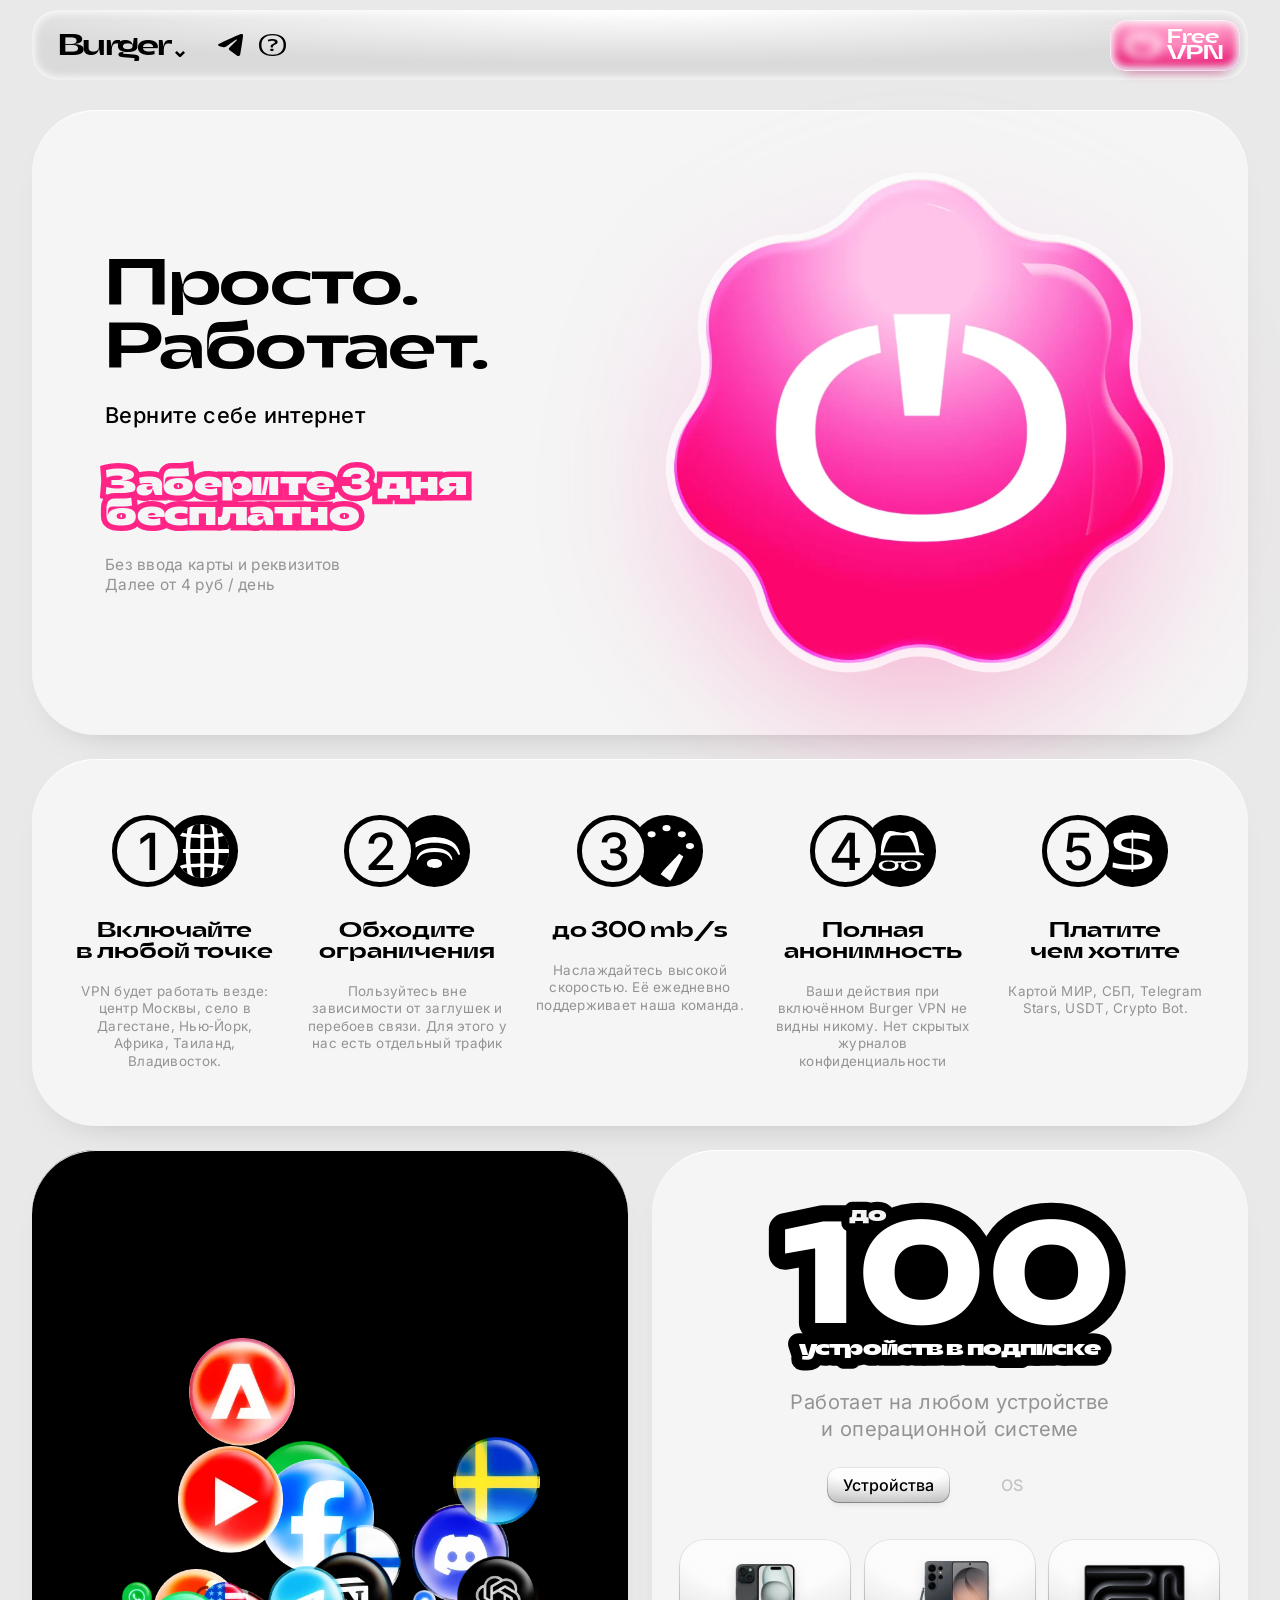
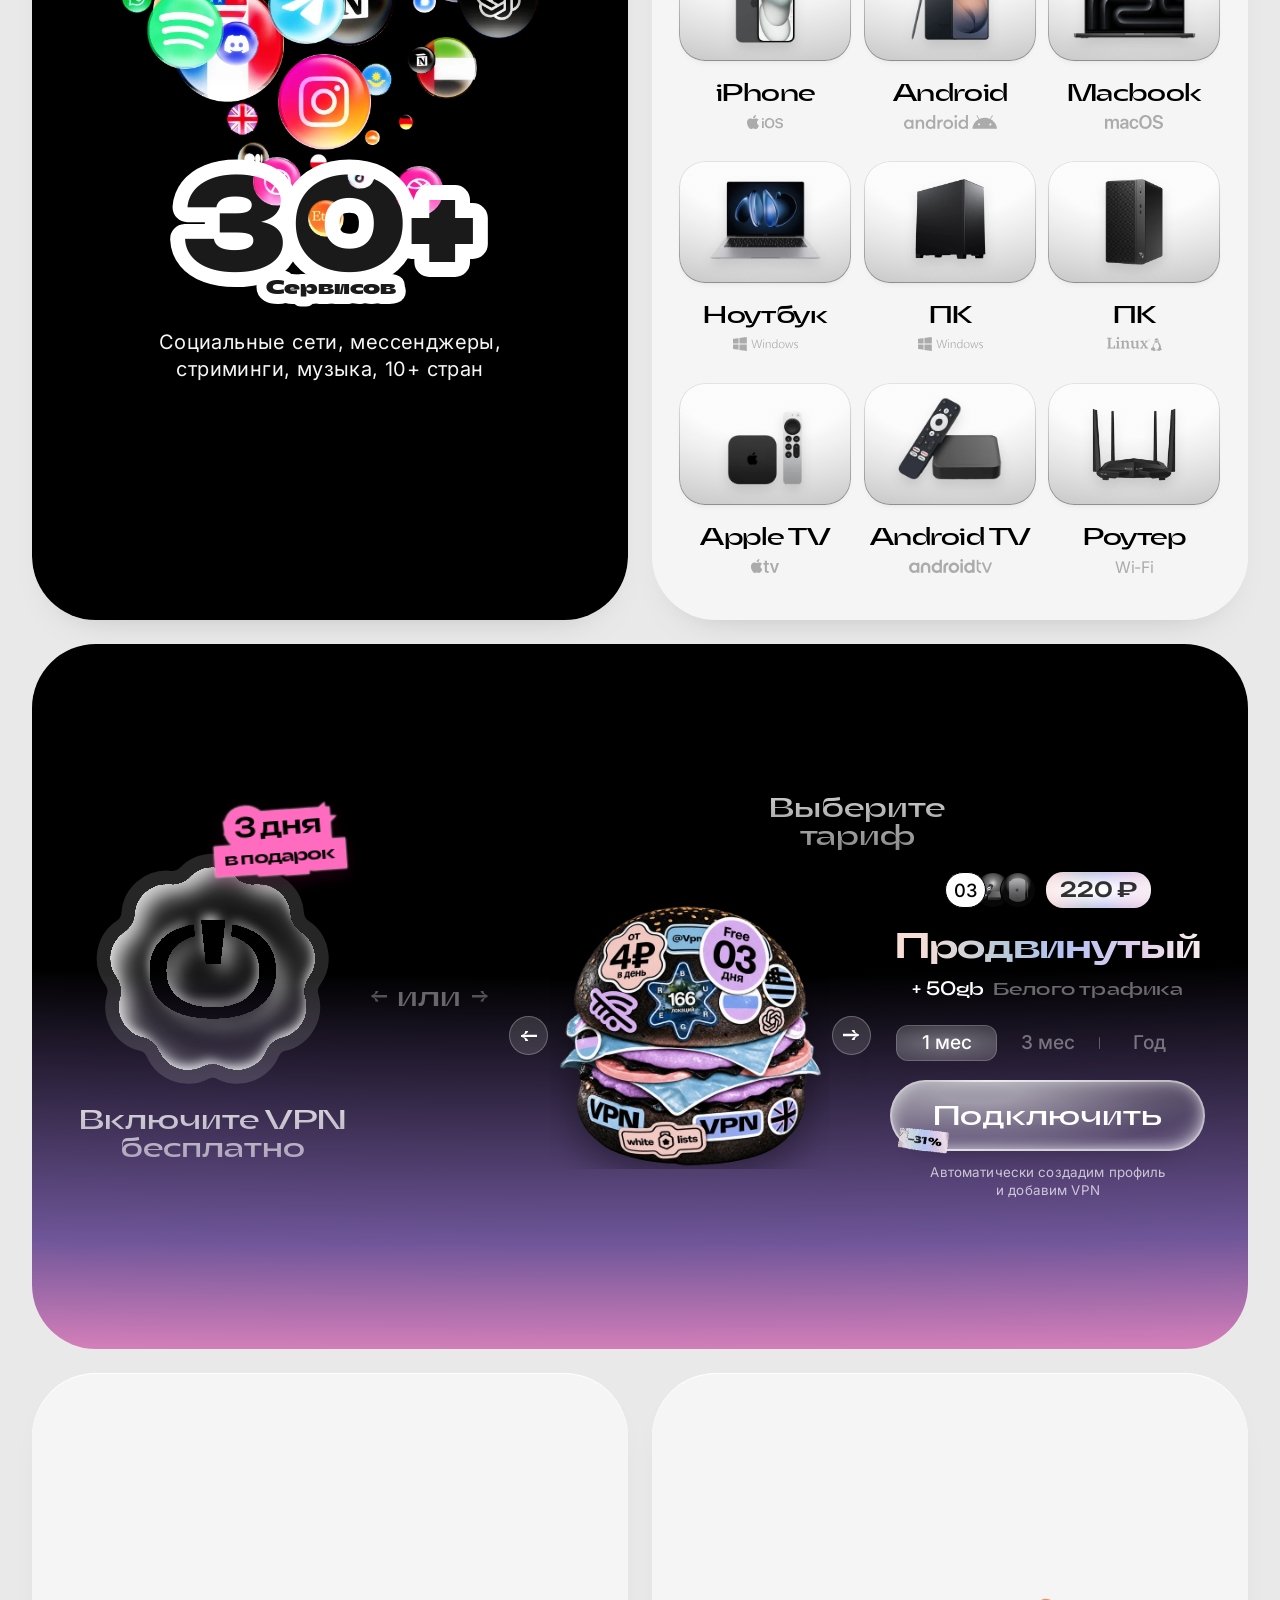
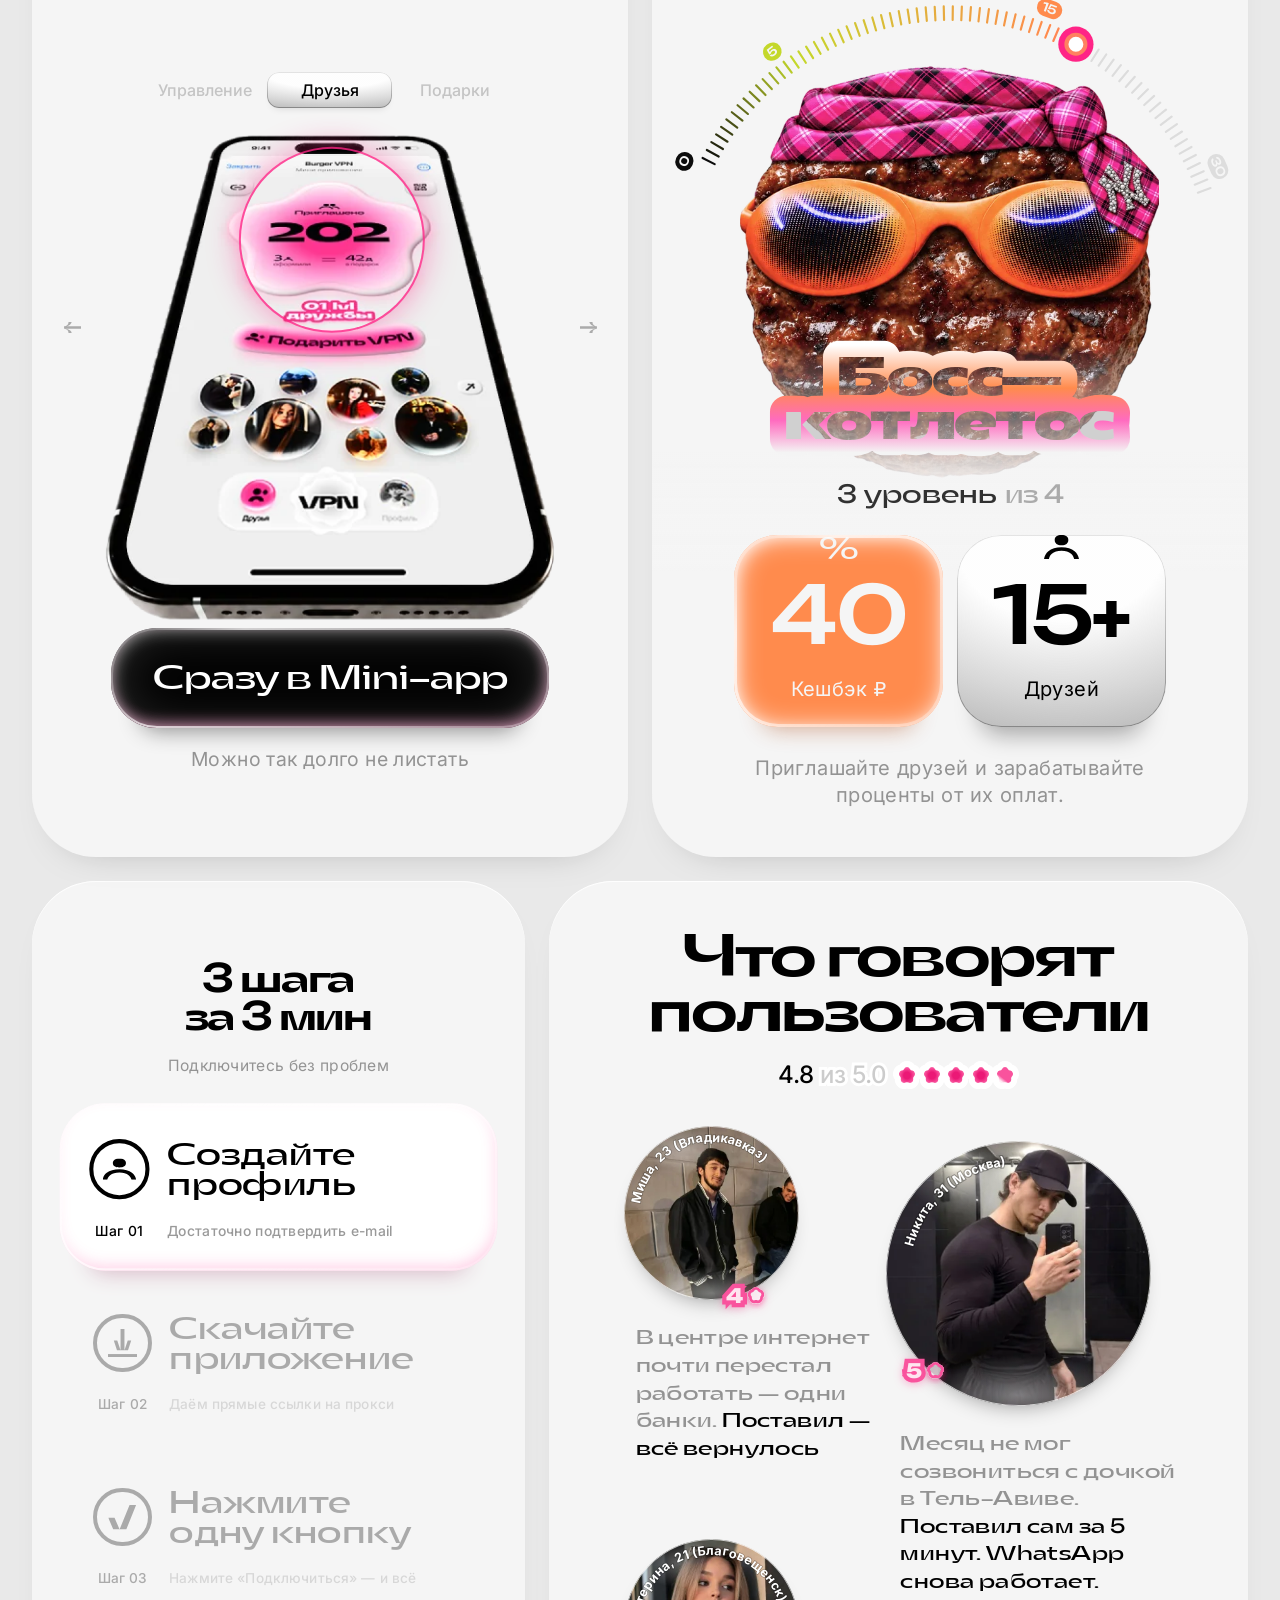
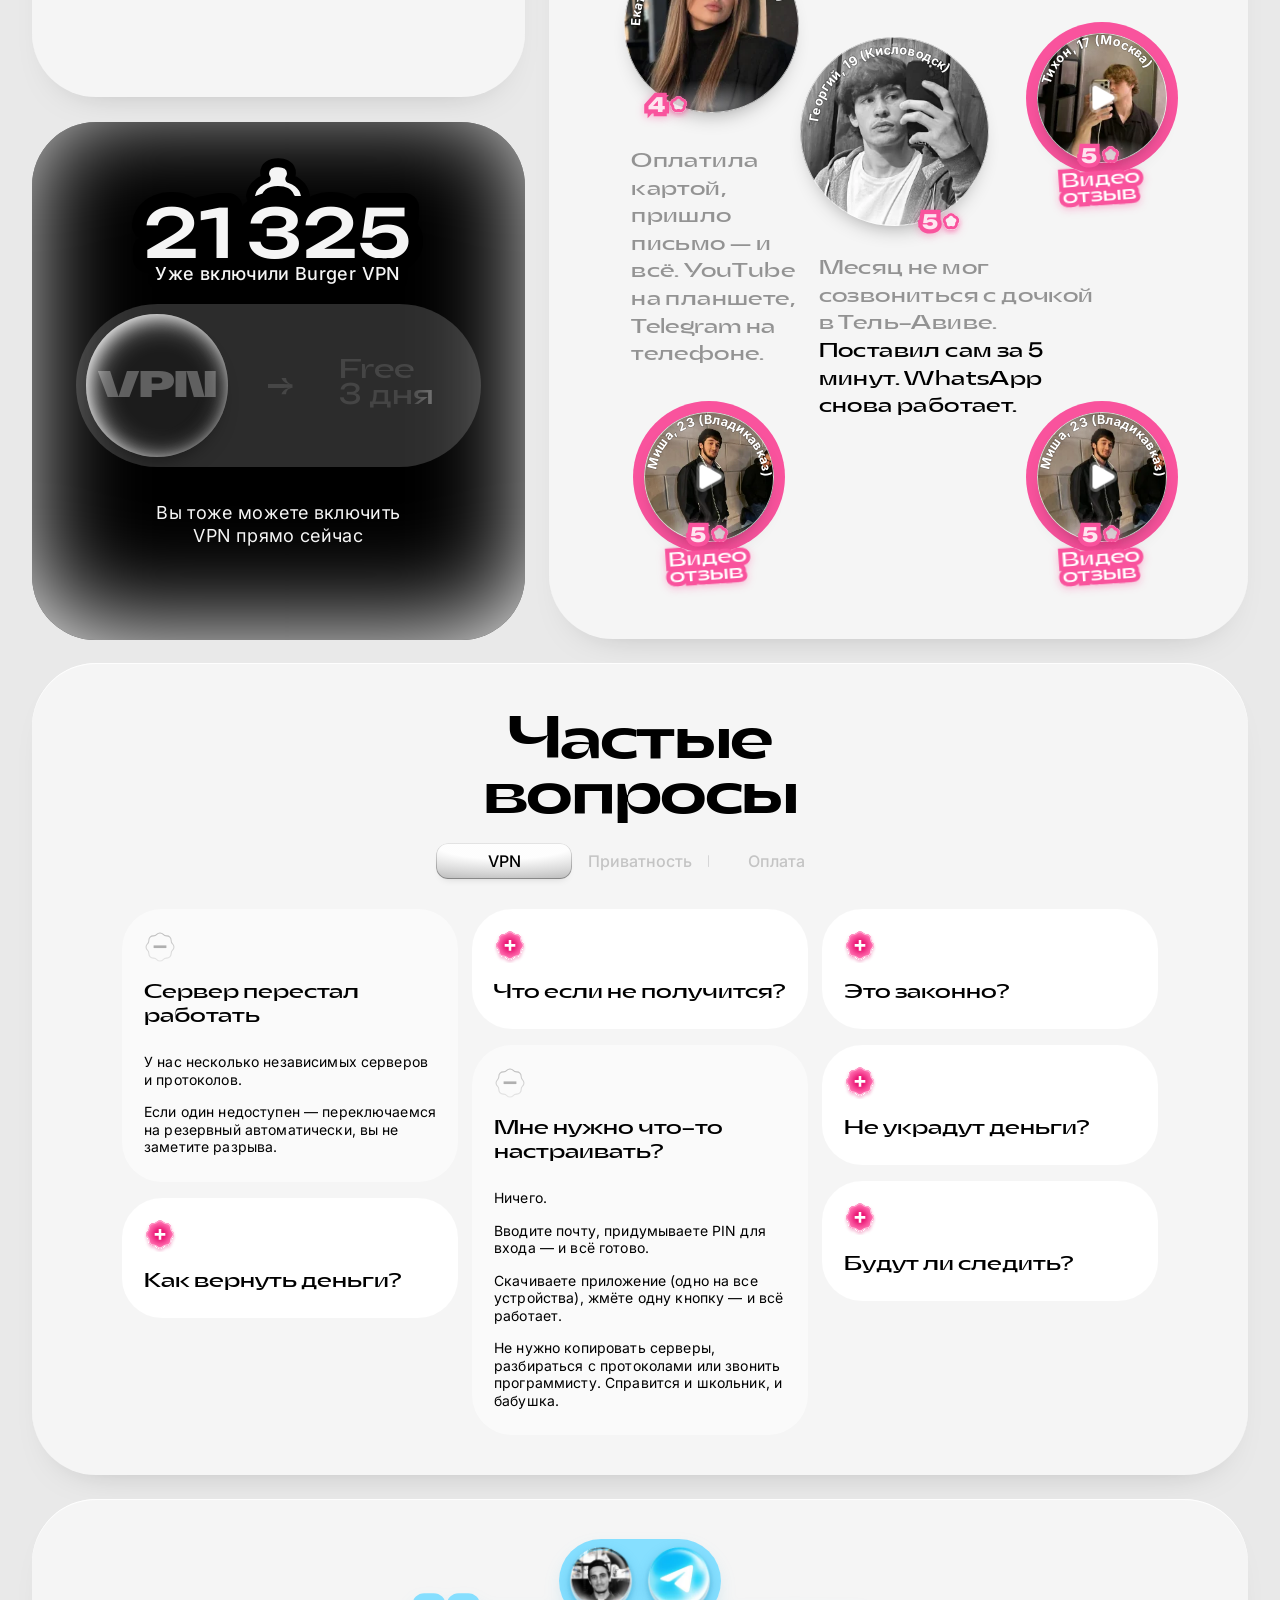
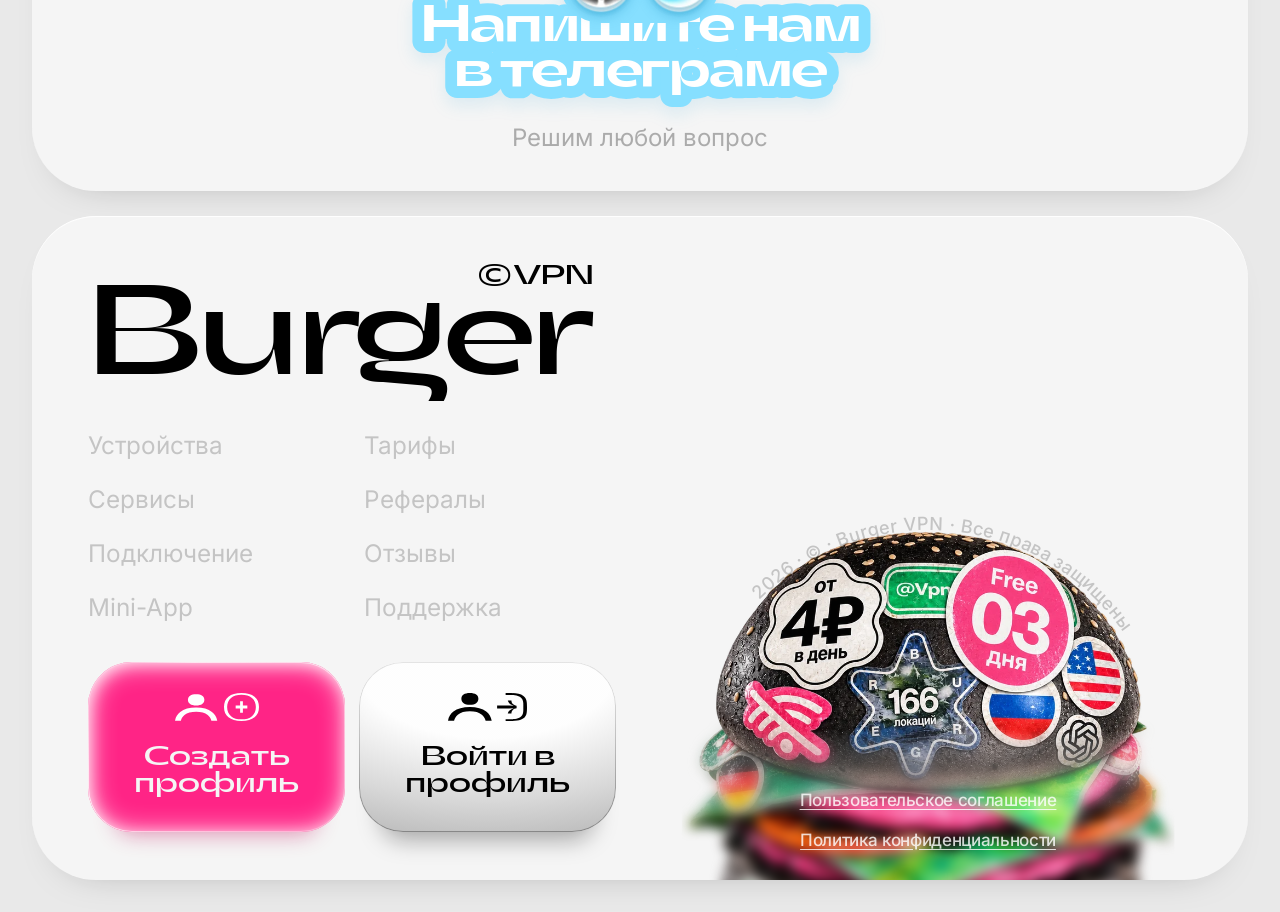
==== commit e725675e: "Главные призывы работают и без скриптов «Free VPN», цветы на первом экране и в тарифах, «Создать про" ====
--- a/index.html
+++ b/index.html
@@ -60,10 +60,10 @@
           <img src="img/icons/question.svg" width="28" height="23" alt="">
         </a>
       </div>
-      <button class="header__cta glass glass_theme_pink" type="button" data-activation-open>
+      <a class="header__cta glass glass_theme_pink" href="https://t.me/VpnBurger_bot" data-activation-open>
         <img class="header__cta-icon" src="img/icons/power.svg" width="54" height="46" alt="">
         <span class="header__cta-text">Free<br>VPN</span>
-      </button>
+      </a>
     </div>
     <p class="header__note">28 августа: Burger VPN работает в РФ</p>
   </header>
@@ -108,10 +108,10 @@
         </h1>
         <p class="hero__lead">Верните себе интернет</p>
       </div>
-      <button class="hero__power" type="button" data-activation-open aria-label="Включить VPN бесплатно на 3 дня">
+      <a class="hero__power" href="https://t.me/VpnBurger_bot" data-activation-open aria-label="Включить VPN бесплатно на 3 дня">
         <img class="hero__power-glow" src="img/hero/flower.webp" width="755" height="744" alt="">
         <img class="hero__power-image" src="img/hero/flower.webp" width="755" height="744" alt="" fetchpriority="high">
-      </button>
+      </a>
       <div class="hero__offer">
         <p class="hero__offer-title">Заберите 3&nbsp;дня<br>бесплатно</p>
         <p class="hero__offer-note">Без ввода карты и реквизитов<br>Далее от 4 руб / день</p>
@@ -386,7 +386,7 @@
         <div class="tariffs__intro">
           <p class="tariffs__gift">3 дня<br><span class="tariffs__gift-small">в подарок</span></p>
 
-          <button class="tariffs__power" type="button" data-activation-open aria-label="Включить VPN бесплатно на 3 дня">
+          <a class="tariffs__power" href="https://t.me/VpnBurger_bot" data-activation-open aria-label="Включить VPN бесплатно на 3 дня">
             <svg class="tariffs__flower" viewBox="0 0 400 400" aria-hidden="true">
             <defs>
               <mask id="tariff-flower-outside" maskUnits="userSpaceOnUse" x="0" y="0" width="400" height="400">
@@ -433,7 +433,7 @@
               <path d="M115.379 14.1688C133.377 -4.72299 163.517 -4.72288 181.515 14.1688C188.982 22.0068 199.685 25.9025 210.444 24.6981C236.374 21.7949 259.463 41.1681 261.107 67.2088C261.789 78.013 267.484 87.8771 276.499 93.87C298.229 108.314 303.463 137.996 287.984 159.001C281.561 167.716 279.584 178.933 282.638 189.319C290 214.352 274.929 240.454 249.57 246.595C239.048 249.143 230.323 256.464 225.987 266.383C215.535 290.291 187.213 300.6 163.839 289.003C154.141 284.192 142.752 284.191 133.054 289.003C109.68 300.599 81.3575 290.291 70.9065 266.383C66.5702 256.463 57.845 249.142 47.3235 246.595C21.964 240.454 6.89341 214.352 14.2551 189.319C17.3096 178.933 15.3319 167.716 8.9094 159.001C-6.56958 137.996 -1.3359 108.314 20.3938 93.87C29.4096 87.8772 35.1044 78.0132 35.7864 67.2088C37.4302 41.1683 60.5191 21.7953 86.4494 24.6981C97.208 25.9026 107.912 22.0069 115.379 14.1688ZM120.876 82.2381C104.672 84.9806 91.3247 90.3443 80.8342 98.329C64.6743 110.491 56.594 127.645 56.594 149.79C56.594 172.117 64.6743 189.362 80.8342 201.523C96.8127 213.685 119.419 219.766 148.653 219.766V219.76C177.879 219.758 200.48 213.677 216.456 201.517C232.616 189.356 240.696 172.112 240.697 149.785C240.697 127.64 232.616 110.486 216.456 98.3241C206.072 90.4201 192.888 85.0844 176.905 82.3172L174.768 99.8192C184.045 102.114 191.859 105.79 198.208 110.848C210.011 119.924 215.911 132.904 215.911 149.785C215.911 166.484 210.01 179.463 198.208 188.721C186.587 197.978 170.064 202.606 148.638 202.606V202.611C127.219 202.609 110.701 197.981 99.0832 188.725C87.281 179.468 81.3792 166.49 81.3791 149.79C81.3792 132.909 87.2809 119.929 99.0832 110.853C105.543 105.707 113.518 101.992 123.008 99.7069L120.876 82.2381ZM131.269 75.3553L138.162 139.655H160.224L167.118 75.3553H131.269Z" fill="#fff" fill-opacity="0.02" filter="url(#tariff-flower-glass)"/>
             </g>
           </svg>
-          </button>
+          </a>
           <p class="tariffs__free">Включите VPN<br>бесплатно</p>
         </div>
         <p class="tariffs__or" aria-hidden="true">
@@ -632,10 +632,11 @@
             <svg class="reviews__name" viewBox="0 0 100 100" aria-hidden="true"><path id="review-path-1" d="M9,50 a41,41 0 1,1 82,0 a41,41 0 1,1 -82,0" fill="none"/><text><textPath href="#review-path-1" startOffset="2%">Миша, 23 (Владикавказ)</textPath></text></svg>
           </div>
           <span class="reviews__badge" style="--x: 22.05%; --y: 15.95%;">4<img src="img/icons/star-badge.svg" width="25" height="25" alt=""></span>
-          <figcaption class="visually-hidden">Миша, 23 года, Владикавказ. Оценка 4 из 5</figcaption>
           <blockquote class="reviews__quote" style="--x: 7.5%; --y: 19.61%; --w: 39.09%;">
             <p>В&nbsp;центре интернет почти перестал работать — одни банки. <strong>Поставил — всё вернулось</strong></p>
           </blockquote>
+          <figcaption class="visually-hidden">Миша, 23 года, Владикавказ. Оценка 4 из 5</figcaption>
+
         </figure>
         <figure class="reviews__item">
           <div class="reviews__photo" style="--x: 47.95%; --y: 2.61%; --w: 42.73%; --i: 1; --d: 188;">
@@ -643,10 +644,11 @@
             <svg class="reviews__name" viewBox="0 0 100 100" aria-hidden="true"><path id="review-path-2" d="M9,50 a41,41 0 1,1 82,0 a41,41 0 1,1 -82,0" fill="none"/><text><textPath href="#review-path-2" startOffset="4%">Никита, 31 (Москва)</textPath></text></svg>
           </div>
           <span class="reviews__badge" style="--x: 51.14%; --y: 22.88%;">5<img src="img/icons/star-badge.svg" width="25" height="25" alt=""></span>
-          <figcaption class="visually-hidden">Никита, 31 год, Москва. Оценка 5 из 5</figcaption>
           <blockquote class="reviews__quote" style="--x: 50.23%; --y: 29.41%; --w: 46.36%;">
             <p>Месяц не мог созвониться с дочкой в Тель-Авиве. <strong>Поставил сам за 5 минут. WhatsApp снова работает.</strong></p>
           </blockquote>
+          <figcaption class="visually-hidden">Никита, 31 год, Москва. Оценка 5 из 5</figcaption>
+
         </figure>
         <figure class="reviews__item">
           <div class="reviews__photo" style="--x: 5.68%; --y: 39.48%; --w: 28.18%; --i: 2; --d: 124;">
@@ -654,10 +656,11 @@
             <svg class="reviews__name" viewBox="0 0 100 100" aria-hidden="true"><path id="review-path-3" d="M9,50 a41,41 0 1,1 82,0 a41,41 0 1,1 -82,0" fill="none"/><text><textPath href="#review-path-3" startOffset="0%">Екатерина, 21 (Благовещенск)</textPath></text></svg>
           </div>
           <span class="reviews__badge" style="--x: 9.55%; --y: 53.86%;">4<img src="img/icons/star-badge.svg" width="25" height="25" alt=""></span>
-          <figcaption class="visually-hidden">Екатерина, 21 год, Благовещенск. Оценка 4 из 5</figcaption>
           <blockquote class="reviews__quote" style="--x: 6.82%; --y: 58.82%; --w: 30.68%;">
             <p>Оплатила картой, пришло письмо — и всё. YouTube на планшете, Telegram на телефоне.</p>
           </blockquote>
+          <figcaption class="visually-hidden">Екатерина, 21 год, Благовещенск. Оценка 4 из 5</figcaption>
+
         </figure>
         <figure class="reviews__item">
           <div class="reviews__photo" style="--x: 34.09%; --y: 48.63%; --w: 30.45%; --i: 3; --d: 134;">
@@ -665,10 +668,11 @@
             <svg class="reviews__name" viewBox="0 0 100 100" aria-hidden="true"><path id="review-path-4" d="M9,50 a41,41 0 1,1 82,0 a41,41 0 1,1 -82,0" fill="none"/><text><textPath href="#review-path-4" startOffset="2%">Георгий, 19 (Кисловодск)</textPath></text></svg>
           </div>
           <span class="reviews__badge" style="--x: 53.64%; --y: 64.71%;">5<img src="img/icons/star-badge.svg" width="25" height="25" alt=""></span>
-          <figcaption class="visually-hidden">Георгий, 19 лет, Кисловодск. Оценка 5 из 5</figcaption>
           <blockquote class="reviews__quote" style="--x: 37.05%; --y: 68.76%; --w: 46.36%;">
             <p>Месяц не мог созвониться с дочкой в Тель-Авиве. <strong>Поставил сам за 5 минут. WhatsApp снова работает.</strong></p>
           </blockquote>
+          <figcaption class="visually-hidden">Георгий, 19 лет, Кисловодск. Оценка 5 из 5</figcaption>
+
         </figure>
         <figure class="reviews__item reviews__item_video">
           <div class="reviews__photo reviews__photo_video" style="--x: 70.45%; --y: 47.19%; --w: 24.55%; --i: 4; --d: 92;">
@@ -678,6 +682,7 @@
           </div>
           <span class="reviews__badge" style="--x: 79.32%; --y: 58.56%;">5<img src="img/icons/star-badge.svg" width="25" height="25" alt=""></span>
           <figcaption class="reviews__label" style="--x: 76.36%; --y: 61.05%;">Видео<br>отзыв<span class="visually-hidden">: Тихон, 17 лет, Москва, оценка 5 из 5</span></figcaption>
+
         </figure>
         <figure class="reviews__item reviews__item_video">
           <div class="reviews__photo reviews__photo_video" style="--x: 70.45%; --y: 82.35%; --w: 24.55%; --i: 5; --d: 92;">
@@ -687,6 +692,7 @@
           </div>
           <span class="reviews__badge" style="--x: 79.55%; --y: 93.73%;">5<img src="img/icons/star-badge.svg" width="25" height="25" alt=""></span>
           <figcaption class="reviews__label" style="--x: 76.36%; --y: 96.21%;">Видео<br>отзыв<span class="visually-hidden">: Миша, 23 года, Владикавказ, оценка 5 из 5</span></figcaption>
+
         </figure>
         <figure class="reviews__item reviews__item_video">
           <div class="reviews__photo reviews__photo_video" style="--x: 7.05%; --y: 82.35%; --w: 24.55%; --i: 6; --d: 92;">
@@ -696,6 +702,7 @@
           </div>
           <span class="reviews__badge" style="--x: 16.36%; --y: 93.73%;">5<img src="img/icons/star-badge.svg" width="25" height="25" alt=""></span>
           <figcaption class="reviews__label" style="--x: 12.95%; --y: 96.21%;">Видео<br>отзыв<span class="visually-hidden">: Миша, 23 года, Владикавказ, оценка 5 из 5</span></figcaption>
+
         </figure>
       </div>
     </section>
@@ -863,10 +870,10 @@
         </ul>
       </nav>
       <div class="footer__actions">
-        <button class="footer__action footer__action_primary glass glass_theme_pink" type="button" data-activation-open>
+        <a class="footer__action footer__action_primary glass glass_theme_pink" href="https://t.me/VpnBurger_bot" data-activation-open>
           <img class="footer__action-icon" src="img/icons/footer-signup.svg" width="72" height="24" alt="">
           <span class="footer__action-text">Создать<br>профиль</span>
-        </button>
+        </a>
         <a class="footer__action glass glass_theme_light" href="https://t.me/VpnBurger_bot" target="_blank" rel="noopener noreferrer">
           <img class="footer__action-icon" src="img/icons/footer-login.svg" width="65" height="23" alt="">
           <span class="footer__action-text">Войти в<br>профиль</span>
@@ -933,12 +940,12 @@
           <button class="payment__back" type="button" aria-label="Закрыть" data-modal-close><img src="img/icons/pay-back.svg" width="7" height="11" alt=""></button>
           <h2 class="payment__title" id="payment-title"><span class="payment__title-icon" aria-hidden="true"><img src="img/icons/pay-device-a.svg" width="10" height="14" alt=""></span>Выберите тариф</h2>
         </div>
-        <ul class="payment__plans" role="radiogroup" aria-label="Тариф" data-payment-plans>
-          <li><button class="payment__plan" type="button" role="radio" aria-checked="false" data-plan="personal"><span class="payment__plan-name">Личный</span><span class="payment__plan-devices">1 устройство</span><span class="payment__plan-price"><b>84 ₽</b> / нед</span></button></li>
-          <li><button class="payment__plan" type="button" role="radio" aria-checked="true" data-plan="advanced"><img class="payment__plan-hit" src="img/payment/sticker-hit.webp" width="128" height="63" alt="Хит"><span class="payment__plan-name">Продвинутый</span><span class="payment__plan-devices">3 устройства</span><span class="payment__plan-price"><b>252 ₽</b> / нед</span></button></li>
-          <li><button class="payment__plan" type="button" role="radio" aria-checked="false" data-plan="family"><span class="payment__plan-name">Семья</span><span class="payment__plan-devices">6 устройств</span><span class="payment__plan-price"><b>504 ₽</b> / нед</span></button></li>
-          <li><button class="payment__plan" type="button" role="radio" aria-checked="false" data-plan="constructor"><span class="payment__plan-name">Конструктор</span><span class="payment__plan-devices">от 2 до 100 устройств</span><span class="payment__plan-price"><b>168 ₽</b> / нед</span></button></li>
-        </ul>
+        <div class="payment__plans" role="radiogroup" aria-label="Тариф" data-payment-plans>
+          <button class="payment__plan" type="button" role="radio" aria-checked="false" data-plan="personal"><span class="payment__plan-name">Личный</span><span class="payment__plan-devices">1 устройство</span><span class="payment__plan-price"><b>84 ₽</b> / нед</span></button>
+          <button class="payment__plan" type="button" role="radio" aria-checked="true" data-plan="advanced"><img class="payment__plan-hit" src="img/payment/sticker-hit.webp" width="128" height="63" alt="Хит"><span class="payment__plan-name">Продвинутый</span><span class="payment__plan-devices">3 устройства</span><span class="payment__plan-price"><b>252 ₽</b> / нед</span></button>
+          <button class="payment__plan" type="button" role="radio" aria-checked="false" data-plan="family"><span class="payment__plan-name">Семья</span><span class="payment__plan-devices">6 устройств</span><span class="payment__plan-price"><b>504 ₽</b> / нед</span></button>
+          <button class="payment__plan" type="button" role="radio" aria-checked="false" data-plan="constructor"><span class="payment__plan-name">Конструктор</span><span class="payment__plan-devices">от 2 до 100 устройств</span><span class="payment__plan-price"><b>168 ₽</b> / нед</span></button>
+        </div>
         <p class="payment__subtitle"><span class="payment__title-icon" aria-hidden="true"><img src="img/icons/pay-period.svg" width="15" height="12" alt=""></span>Период подписки</p>
         <div class="payment__periods" role="radiogroup" aria-label="Период подписки" data-payment-periods>
           <button class="payment__period" type="button" role="radio" aria-checked="true" data-months="0.25">Неделя</button>
--- a/css/blocks/hero.css
+++ b/css/blocks/hero.css
@@ -56,6 +56,7 @@
 
 .hero__power {
   position: relative;
+  display: block;
   width: 85.8%;
   max-width: 560px;
   margin-top: calc(32 * var(--u));
--- a/css/blocks/tariffs.css
+++ b/css/blocks/tariffs.css
@@ -99,6 +99,7 @@
 
 .tariffs__power {
   position: relative;
+  display: block;
   width: 90.9%;
   max-width: 500px;
   margin-top: calc(26 * var(--u));
--- a/css/blocks/reviews.css
+++ b/css/blocks/reviews.css
@@ -8,7 +8,7 @@
 .reviews__rating {
   display: flex;
   align-items: center;
-  gap: 0.3em;
+  gap: 0.25em;
   margin-top: clamp(12px, calc(18 * var(--u)), 22px);
   font-size: clamp(17px, calc(20 * var(--u)), 24px);
   font-weight: 500;
@@ -16,22 +16,21 @@
 }
 
 .reviews__scale {
-  color: var(--color-ink-10);
+  color: var(--color-ink-20);
   -webkit-text-stroke: 6px var(--color-white);
   paint-order: stroke fill;
 }
 
 .reviews__stars {
   display: flex;
-  margin-left: 0.2em;
 }
 
 .reviews__stars img {
-  width: clamp(22px, calc(28 * var(--u)), 32px);
+  width: clamp(20px, calc(24 * var(--u)), 28px);
 }
 
 .reviews__stars img + img {
-  margin-left: -4px;
+  margin-left: calc(clamp(20px, calc(24 * var(--u)), 28px) * -0.125);
 }
 
 .reviews__collage {
@@ -74,8 +73,9 @@
   pointer-events: none;
 }
 
+/* Поля в процентах считаются от ширины коллажа, а кольцо в макете — 7,4 % диаметра фото */
 .reviews__photo_video {
-  padding: 7.4%;
+  padding: calc(var(--w) * 0.074);
   background: var(--color-pink-soft);
 }
 
@@ -99,9 +99,11 @@
   height: 85.2%;
 }
 
+/* Подпись растягивается вместе с кольцом, а в макете у всех фото шрифт 9 px:
+   в единицах SVG (100 на диаметр) это 900 / диаметр кольца в пикселях макета */
 .reviews__name text {
   font-family: var(--font-body);
-  font-size: 7.6px;
+  font-size: calc(900px / var(--d, 124));
   font-weight: 700;
   letter-spacing: 0.02em;
   fill: var(--color-white);
@@ -122,12 +124,6 @@
   transition: scale 0.35s var(--ease-back);
 }
 
-@media (hover: hover) {
-  .reviews__item_video:hover .reviews__play {
-    scale: 1.2;
-  }
-}
-
 .reviews__badge {
   position: absolute;
   top: var(--y);
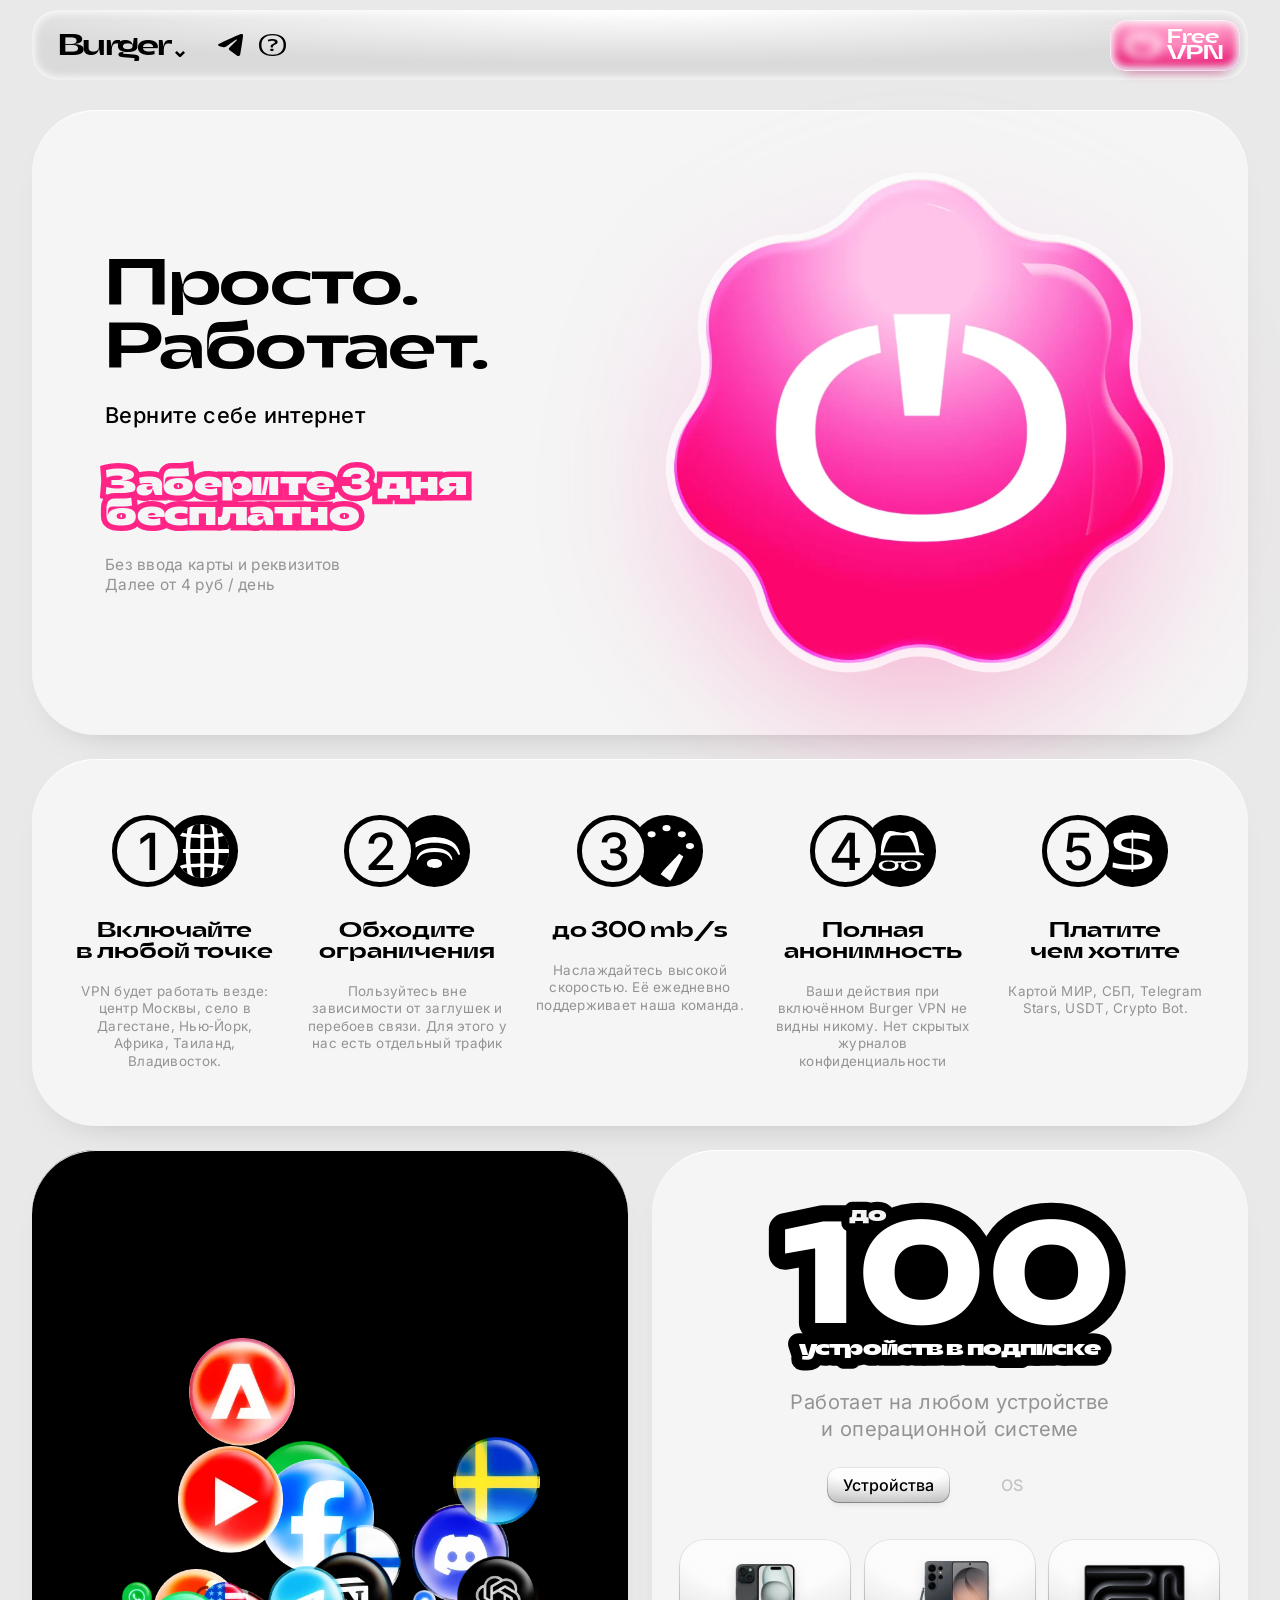
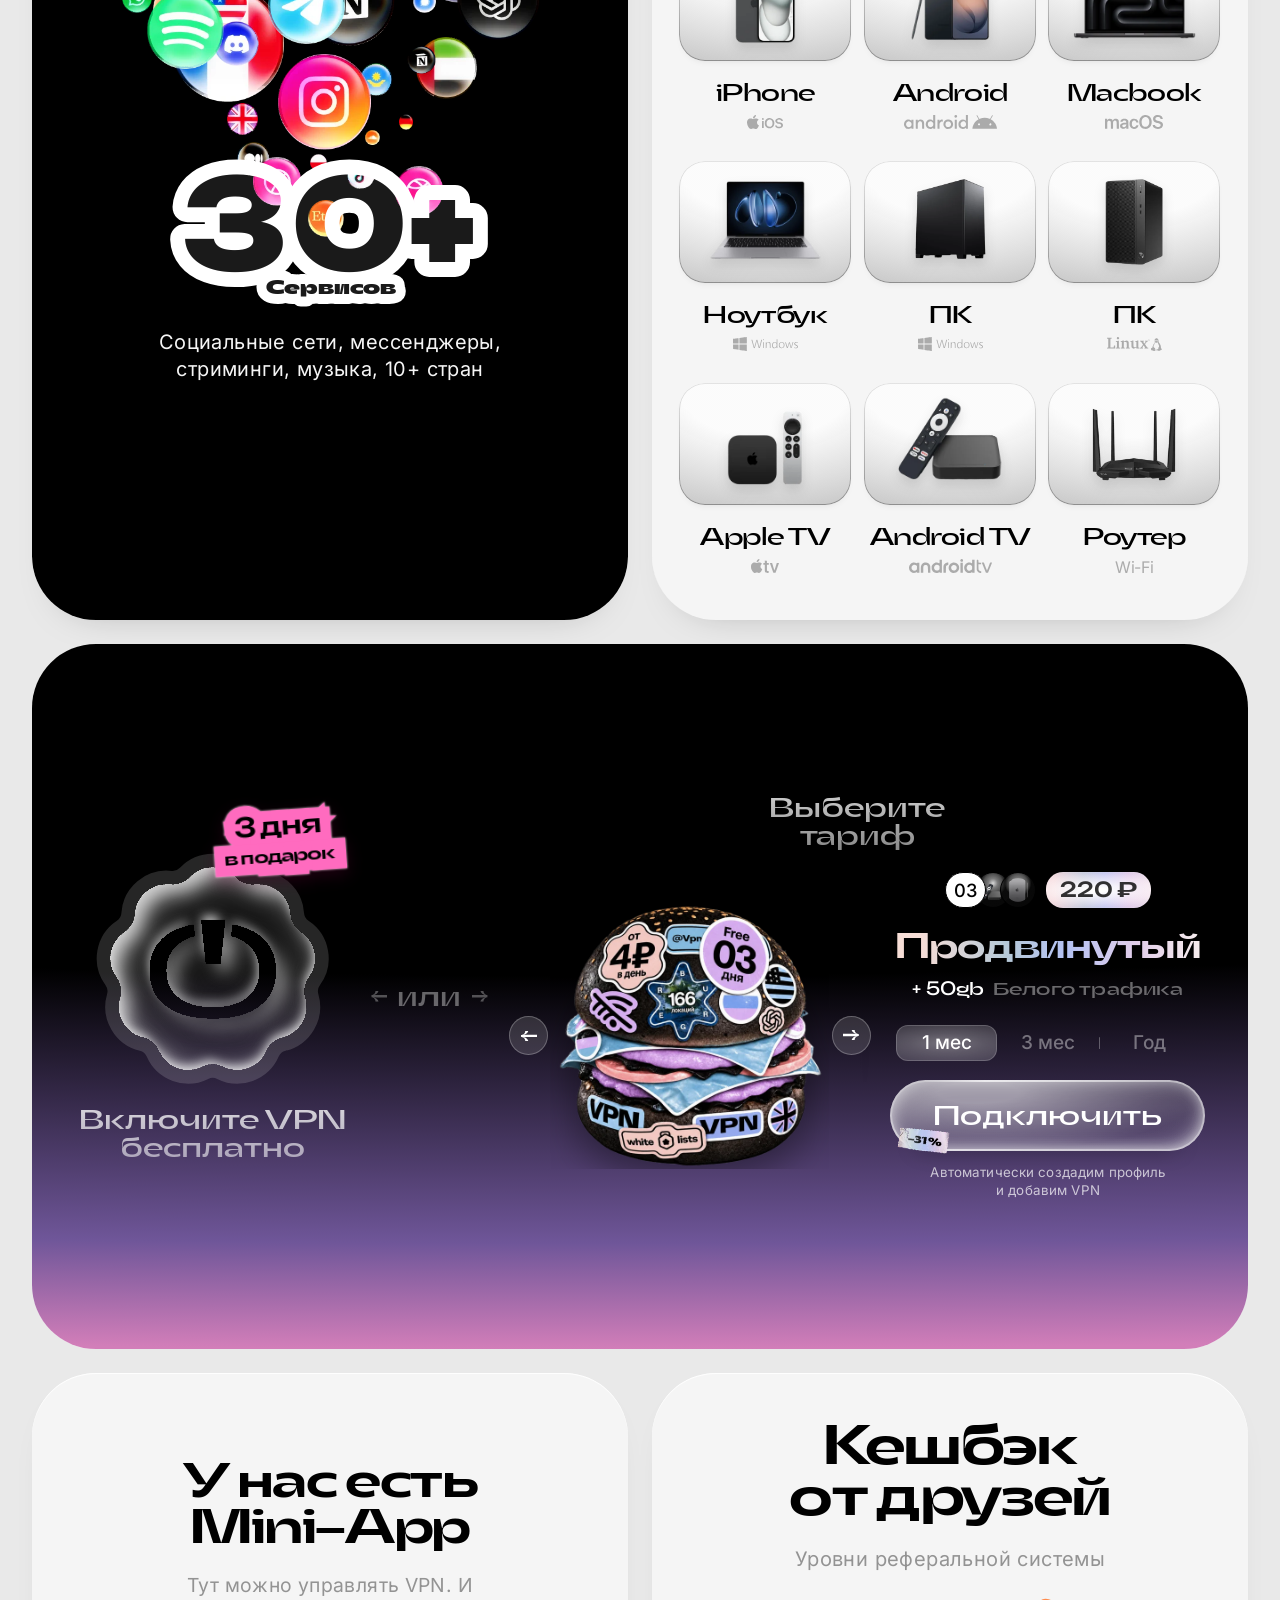
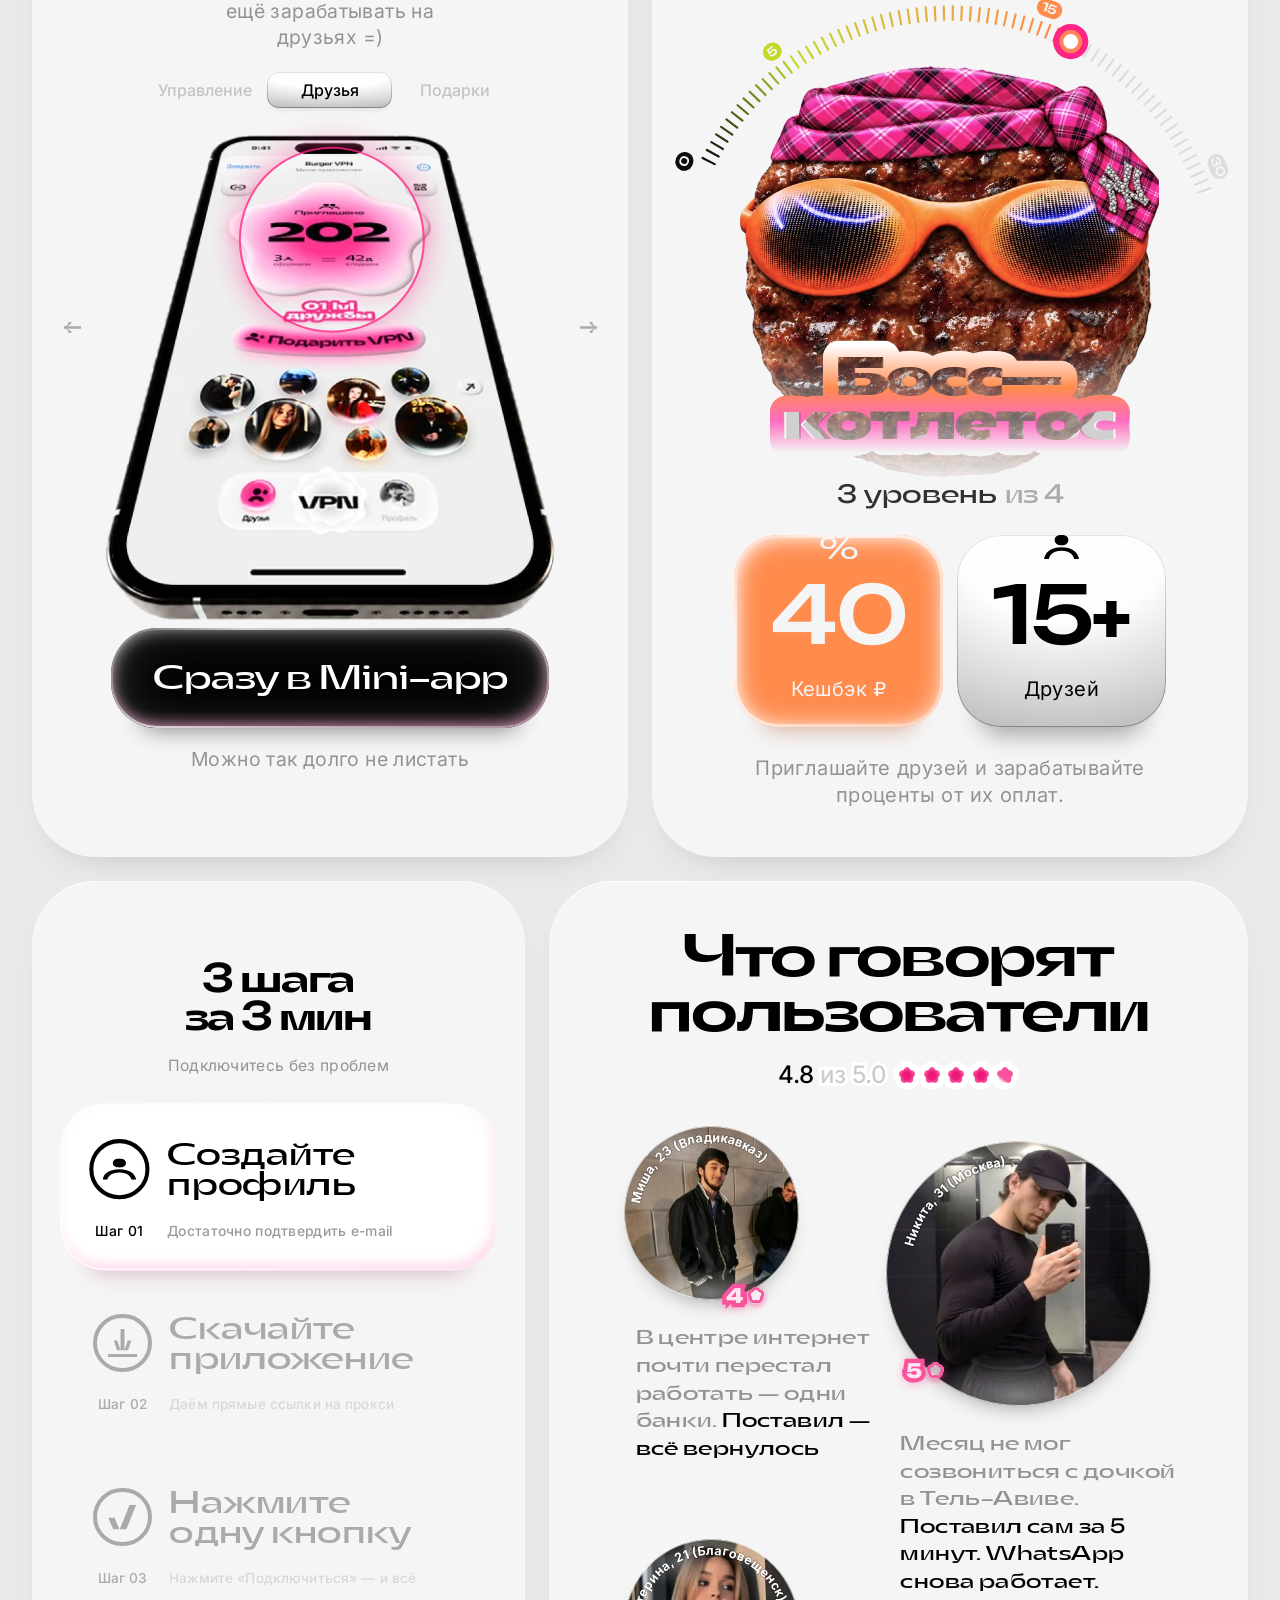
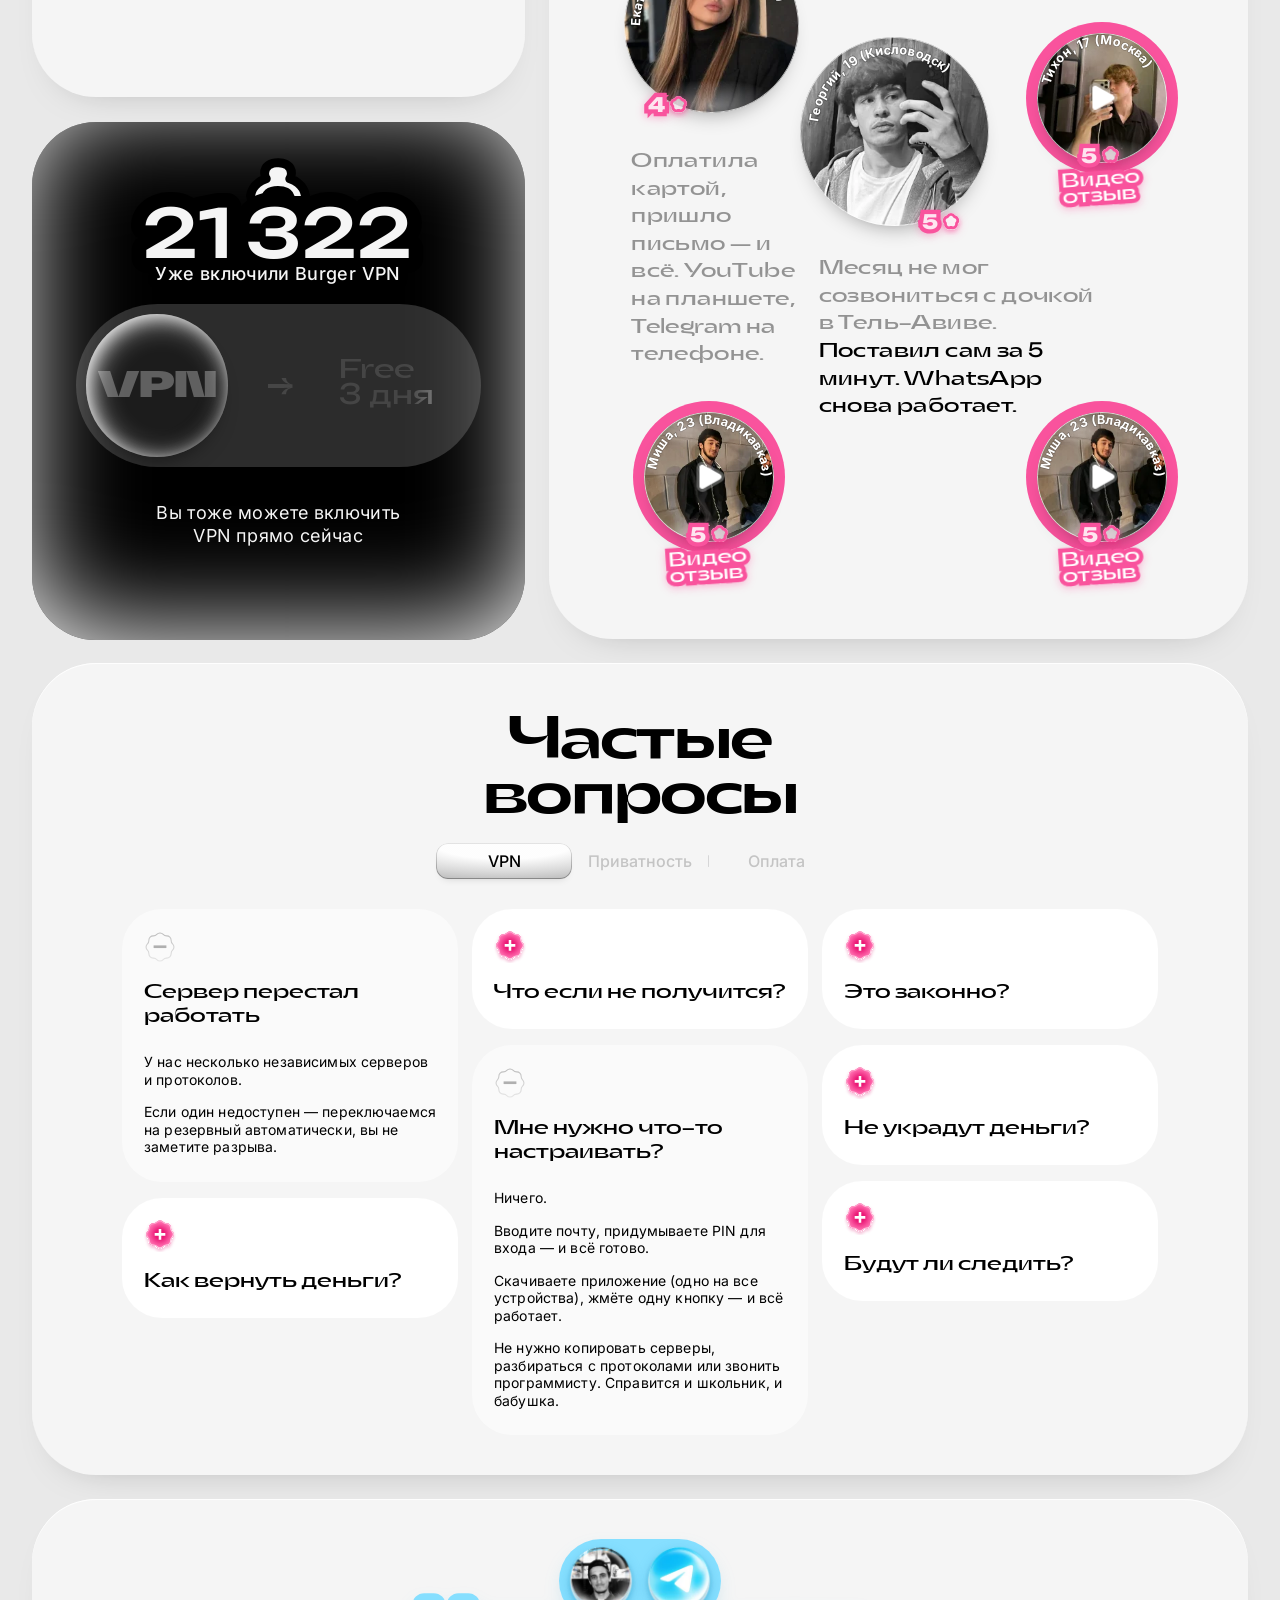
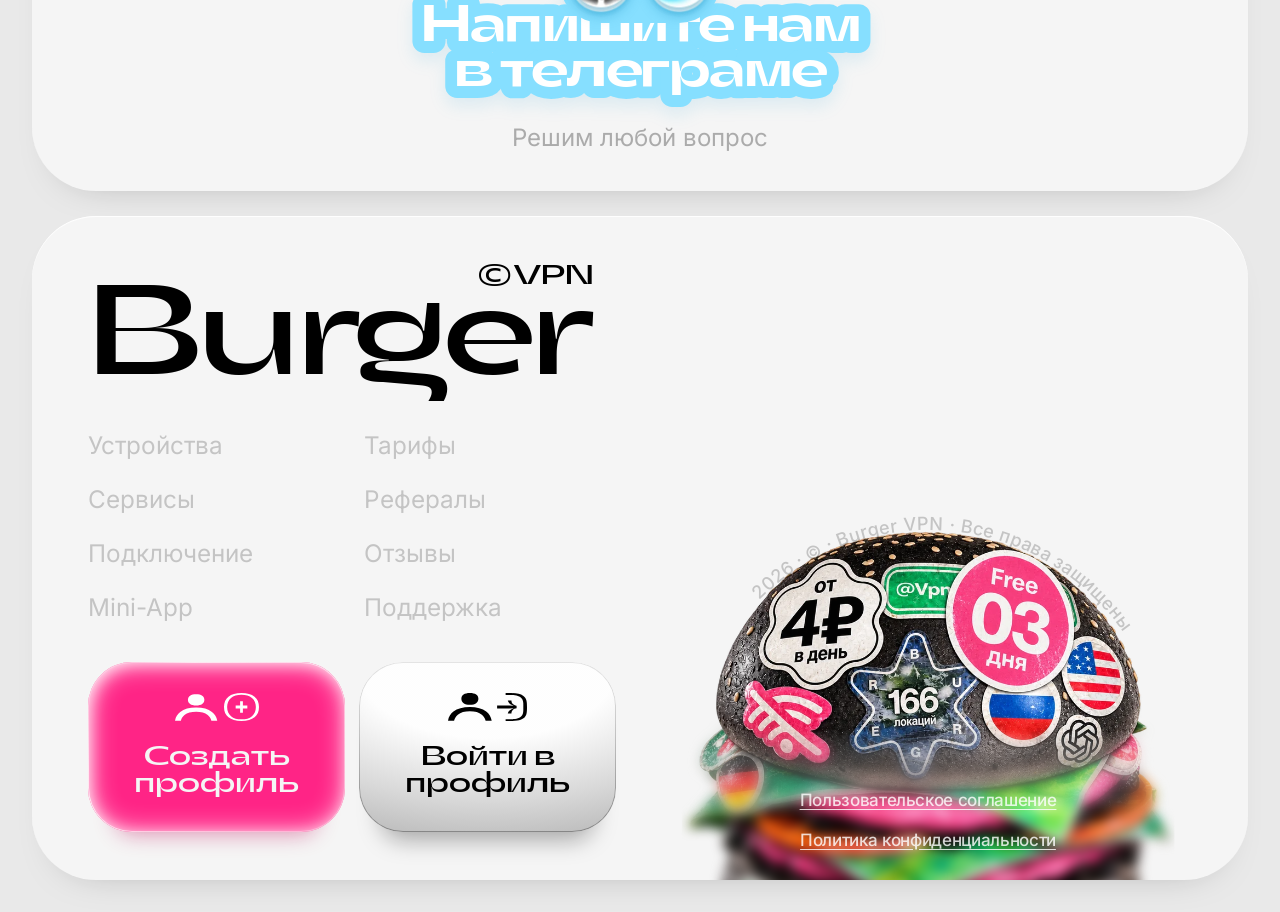
==== commit 3d51b026: "Доступность: свёрнутые ответы FAQ скрыты, разметка отзывов и тарифов Свёрнутый ответ FAQ скрыт и от " ====
--- a/index.html
+++ b/index.html
@@ -60,10 +60,10 @@
           <img src="img/icons/question.svg" width="28" height="23" alt="">
         </a>
       </div>
-      <a class="header__cta glass glass_theme_pink" href="https://t.me/VpnBurger_bot" data-activation-open>
+      <button class="header__cta glass glass_theme_pink" type="button" data-activation-open>
         <img class="header__cta-icon" src="img/icons/power.svg" width="54" height="46" alt="">
         <span class="header__cta-text">Free<br>VPN</span>
-      </a>
+      </button>
     </div>
     <p class="header__note">28 августа: Burger VPN работает в РФ</p>
   </header>
@@ -108,10 +108,10 @@
         </h1>
         <p class="hero__lead">Верните себе интернет</p>
       </div>
-      <a class="hero__power" href="https://t.me/VpnBurger_bot" data-activation-open aria-label="Включить VPN бесплатно на 3 дня">
+      <button class="hero__power" type="button" data-activation-open aria-label="Включить VPN бесплатно на 3 дня">
         <img class="hero__power-glow" src="img/hero/flower.webp" width="755" height="744" alt="">
         <img class="hero__power-image" src="img/hero/flower.webp" width="755" height="744" alt="" fetchpriority="high">
-      </a>
+      </button>
       <div class="hero__offer">
         <p class="hero__offer-title">Заберите 3&nbsp;дня<br>бесплатно</p>
         <p class="hero__offer-note">Без ввода карты и реквизитов<br>Далее от 4 руб / день</p>
@@ -386,7 +386,7 @@
         <div class="tariffs__intro">
           <p class="tariffs__gift">3 дня<br><span class="tariffs__gift-small">в подарок</span></p>
 
-          <a class="tariffs__power" href="https://t.me/VpnBurger_bot" data-activation-open aria-label="Включить VPN бесплатно на 3 дня">
+          <button class="tariffs__power" type="button" data-activation-open aria-label="Включить VPN бесплатно на 3 дня">
             <svg class="tariffs__flower" viewBox="0 0 400 400" aria-hidden="true">
             <defs>
               <mask id="tariff-flower-outside" maskUnits="userSpaceOnUse" x="0" y="0" width="400" height="400">
@@ -433,7 +433,7 @@
               <path d="M115.379 14.1688C133.377 -4.72299 163.517 -4.72288 181.515 14.1688C188.982 22.0068 199.685 25.9025 210.444 24.6981C236.374 21.7949 259.463 41.1681 261.107 67.2088C261.789 78.013 267.484 87.8771 276.499 93.87C298.229 108.314 303.463 137.996 287.984 159.001C281.561 167.716 279.584 178.933 282.638 189.319C290 214.352 274.929 240.454 249.57 246.595C239.048 249.143 230.323 256.464 225.987 266.383C215.535 290.291 187.213 300.6 163.839 289.003C154.141 284.192 142.752 284.191 133.054 289.003C109.68 300.599 81.3575 290.291 70.9065 266.383C66.5702 256.463 57.845 249.142 47.3235 246.595C21.964 240.454 6.89341 214.352 14.2551 189.319C17.3096 178.933 15.3319 167.716 8.9094 159.001C-6.56958 137.996 -1.3359 108.314 20.3938 93.87C29.4096 87.8772 35.1044 78.0132 35.7864 67.2088C37.4302 41.1683 60.5191 21.7953 86.4494 24.6981C97.208 25.9026 107.912 22.0069 115.379 14.1688ZM120.876 82.2381C104.672 84.9806 91.3247 90.3443 80.8342 98.329C64.6743 110.491 56.594 127.645 56.594 149.79C56.594 172.117 64.6743 189.362 80.8342 201.523C96.8127 213.685 119.419 219.766 148.653 219.766V219.76C177.879 219.758 200.48 213.677 216.456 201.517C232.616 189.356 240.696 172.112 240.697 149.785C240.697 127.64 232.616 110.486 216.456 98.3241C206.072 90.4201 192.888 85.0844 176.905 82.3172L174.768 99.8192C184.045 102.114 191.859 105.79 198.208 110.848C210.011 119.924 215.911 132.904 215.911 149.785C215.911 166.484 210.01 179.463 198.208 188.721C186.587 197.978 170.064 202.606 148.638 202.606V202.611C127.219 202.609 110.701 197.981 99.0832 188.725C87.281 179.468 81.3792 166.49 81.3791 149.79C81.3792 132.909 87.2809 119.929 99.0832 110.853C105.543 105.707 113.518 101.992 123.008 99.7069L120.876 82.2381ZM131.269 75.3553L138.162 139.655H160.224L167.118 75.3553H131.269Z" fill="#fff" fill-opacity="0.02" filter="url(#tariff-flower-glass)"/>
             </g>
           </svg>
-          </a>
+          </button>
           <p class="tariffs__free">Включите VPN<br>бесплатно</p>
         </div>
         <p class="tariffs__or" aria-hidden="true">
@@ -870,10 +870,10 @@
         </ul>
       </nav>
       <div class="footer__actions">
-        <a class="footer__action footer__action_primary glass glass_theme_pink" href="https://t.me/VpnBurger_bot" data-activation-open>
+        <button class="footer__action footer__action_primary glass glass_theme_pink" type="button" data-activation-open>
           <img class="footer__action-icon" src="img/icons/footer-signup.svg" width="72" height="24" alt="">
           <span class="footer__action-text">Создать<br>профиль</span>
-        </a>
+        </button>
         <a class="footer__action glass glass_theme_light" href="https://t.me/VpnBurger_bot" target="_blank" rel="noopener noreferrer">
           <img class="footer__action-icon" src="img/icons/footer-login.svg" width="65" height="23" alt="">
           <span class="footer__action-text">Войти в<br>профиль</span>
--- a/css/blocks/faq.css
+++ b/css/blocks/faq.css
@@ -117,7 +117,9 @@
 }
 
 .js .faq__item:not(.faq__item_open) .faq__answer-inner {
+  visibility: hidden;
   opacity: 0;
+  transition: opacity 0.4s ease, visibility 0s linear 0.5s;
 }
 
 .faq__answer-inner p {
--- a/css/blocks/modal.css
+++ b/css/blocks/modal.css
@@ -42,6 +42,10 @@
   transition:
     opacity 0.35s ease,
     transform 0.6s var(--ease-back);
+}
+
+.modal__dialog:focus {
+  outline: none;
 }
 
 .modal__dialog::-webkit-scrollbar {
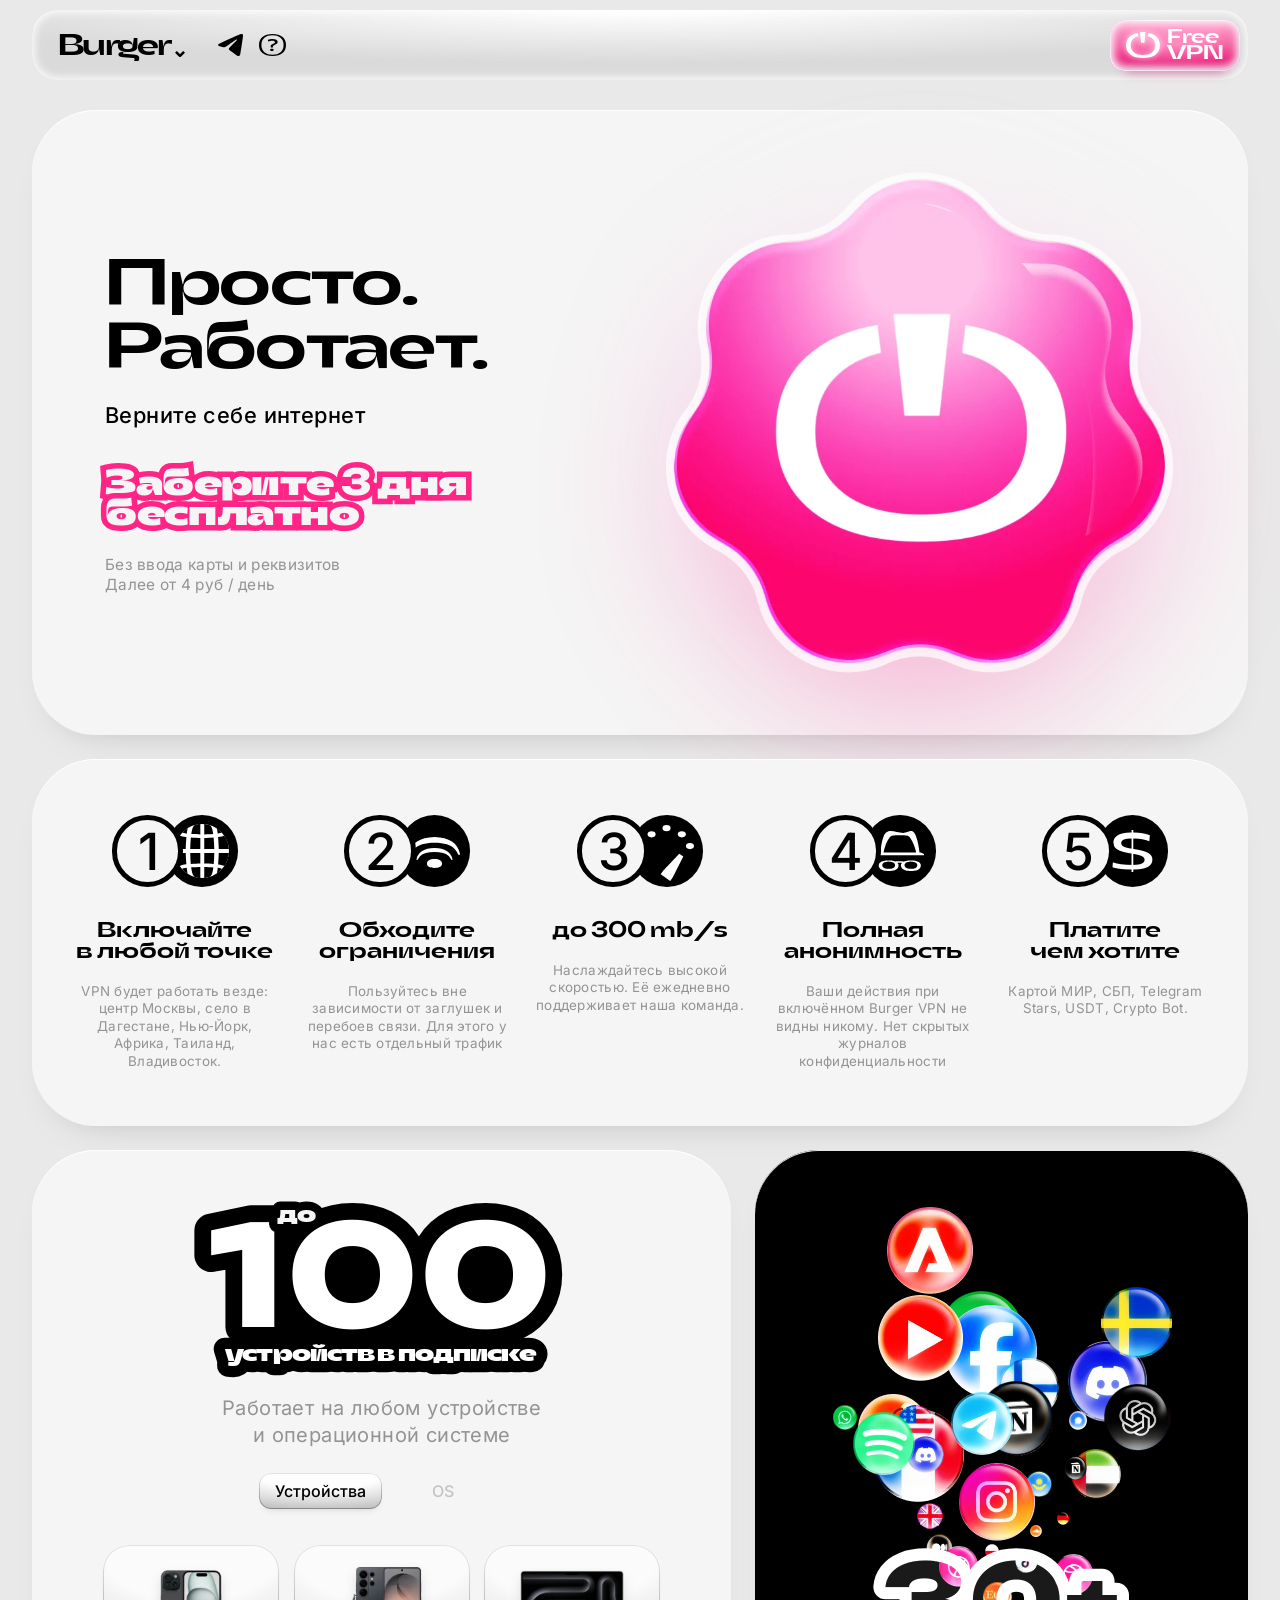
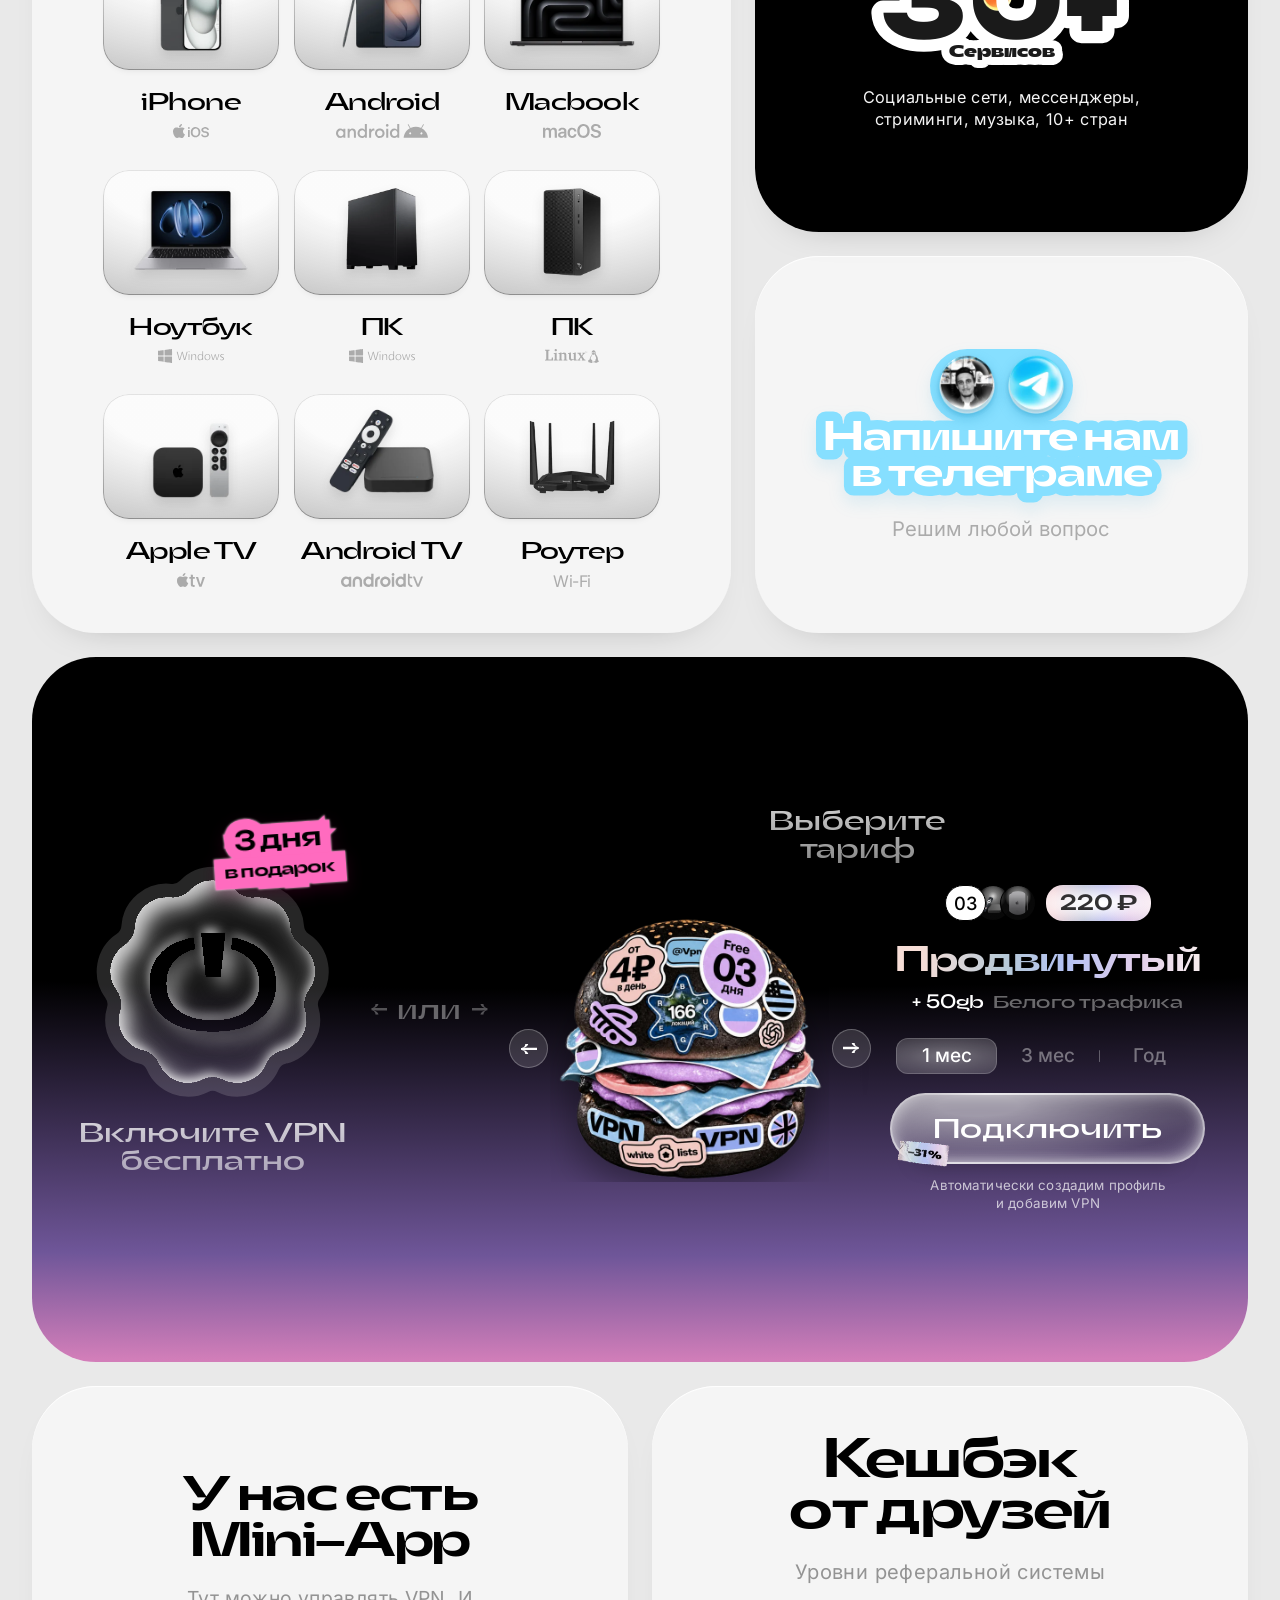
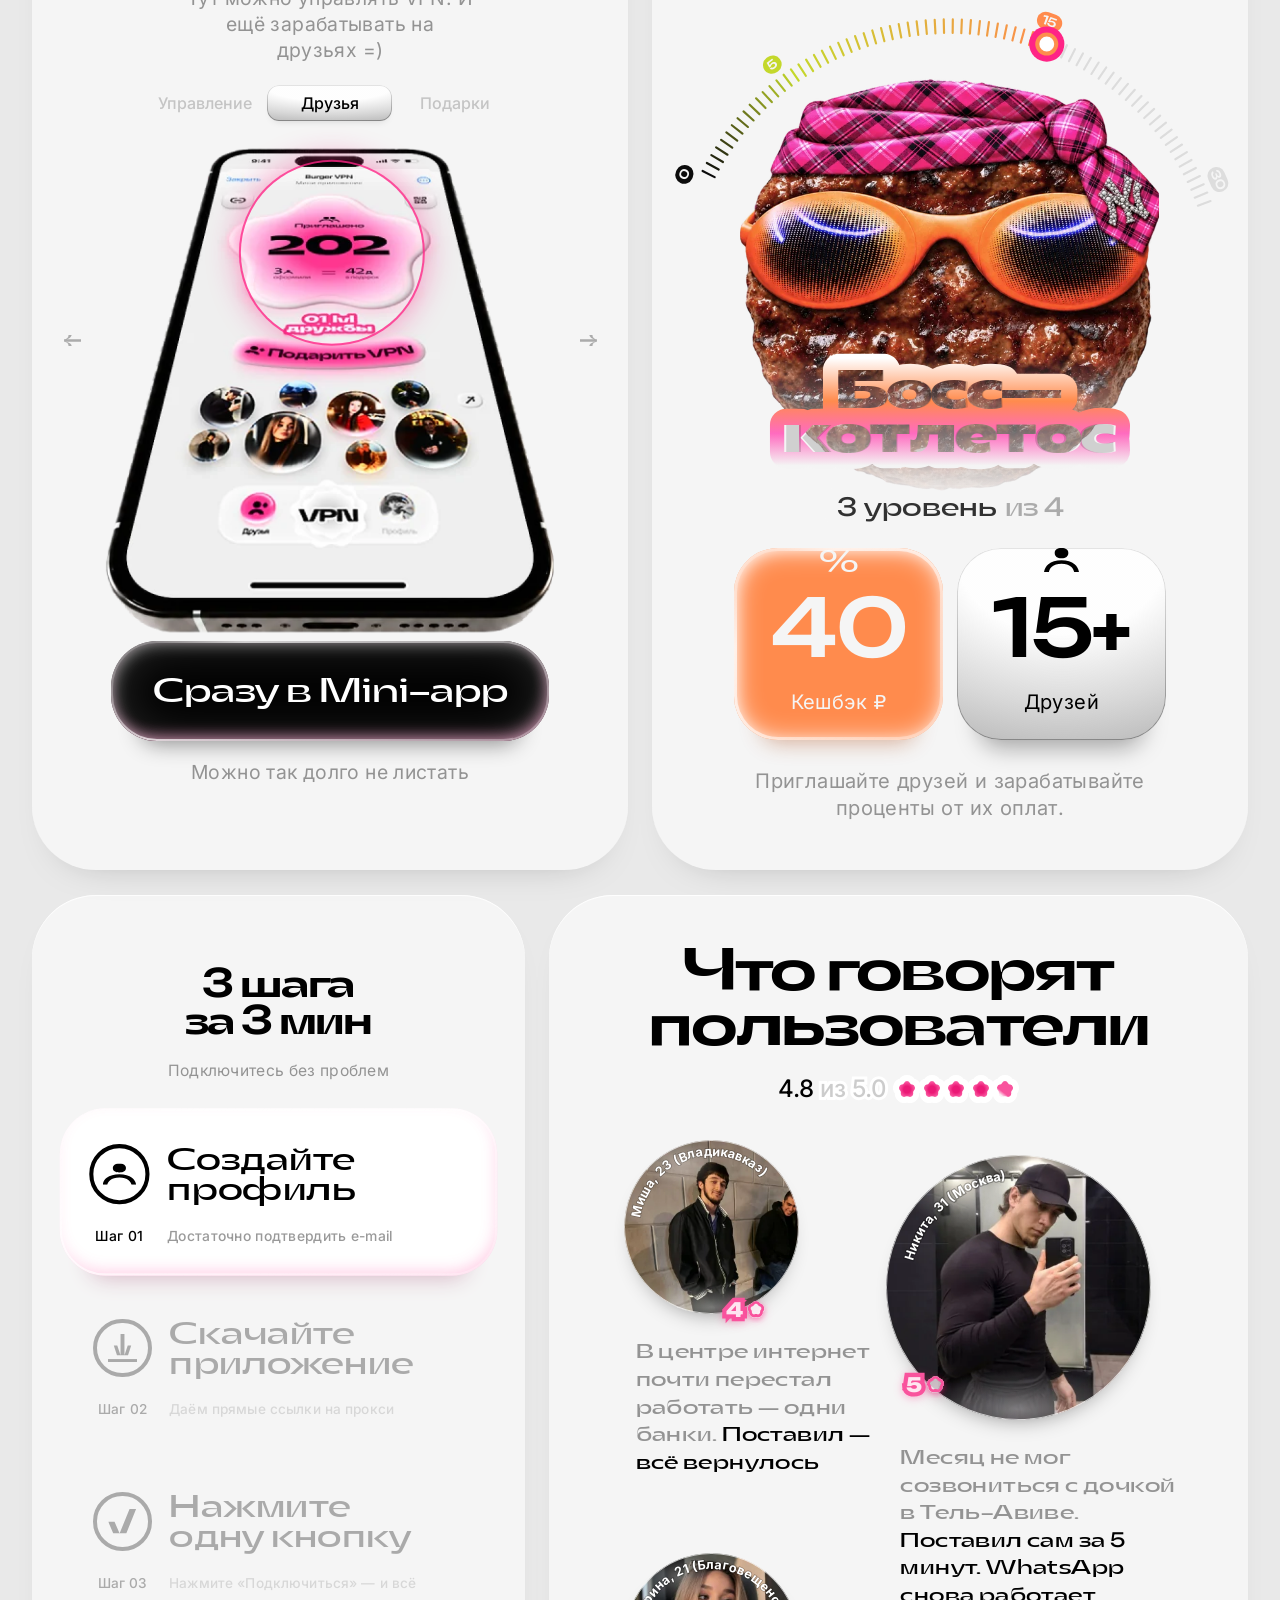
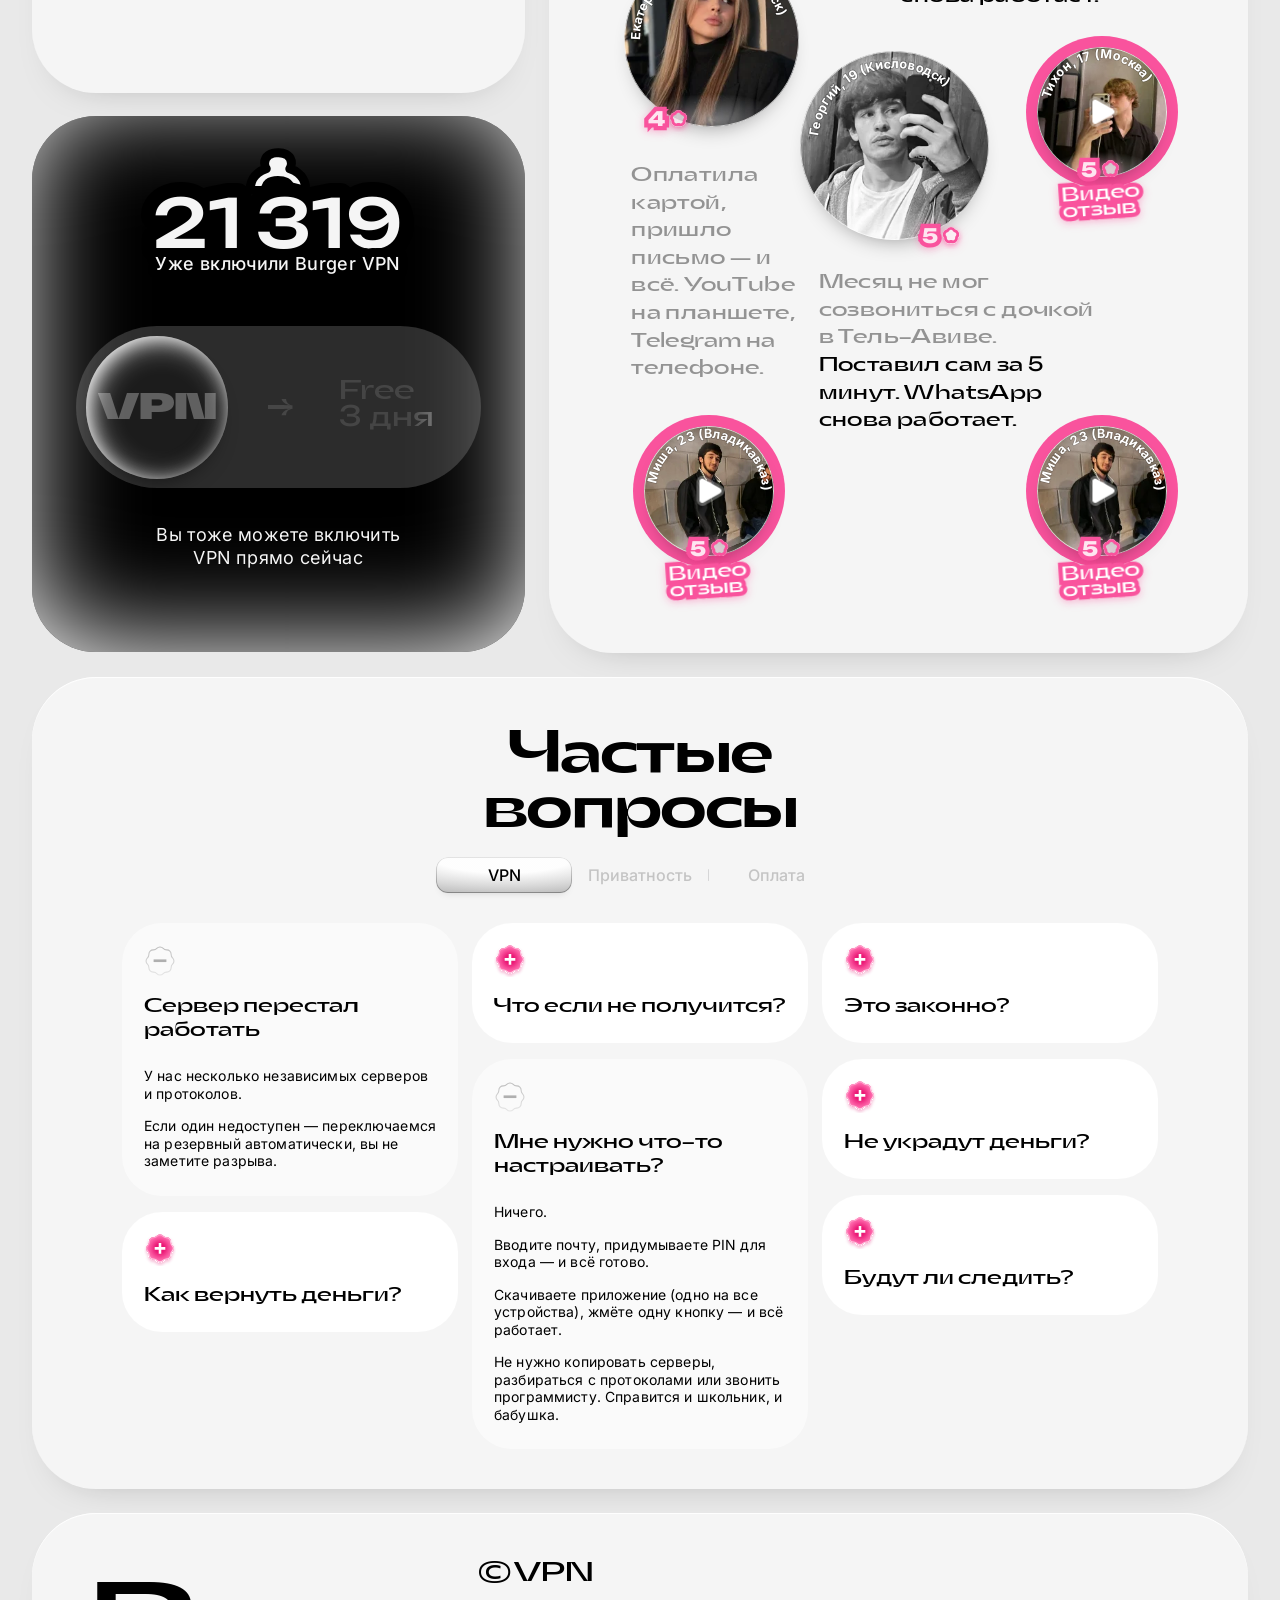
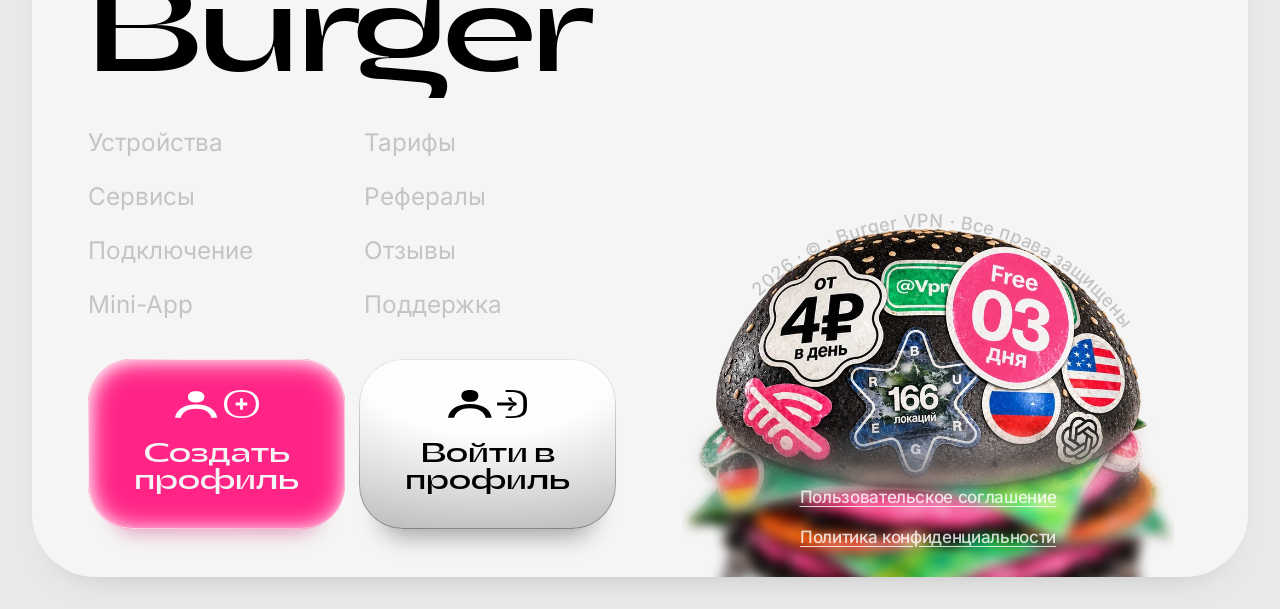
==== commit 0d4fe0cc: "Меню на ПК — во весь экран по центру и плавно масштабируется Все размеры меню переведены в em от шри" ====
--- a/index.html
+++ b/index.html
@@ -60,10 +60,10 @@
           <img src="img/icons/question.svg" width="28" height="23" alt="">
         </a>
       </div>
-      <button class="header__cta glass glass_theme_pink" type="button" data-activation-open>
+      <a class="header__cta glass glass_theme_pink" href="https://t.me/VpnBurger_bot" data-activation-open>
         <img class="header__cta-icon" src="img/icons/power.svg" width="54" height="46" alt="">
         <span class="header__cta-text">Free<br>VPN</span>
-      </button>
+      </a>
     </div>
     <p class="header__note">28 августа: Burger VPN работает в РФ</p>
   </header>
@@ -75,22 +75,22 @@
         <li class="menu__item" style="--menu-x: 44%; --menu-tilt: 2.5deg;">
           <a class="menu__link" href="#services" data-menu-link><span class="menu__label">Сервисы</span><span class="menu__arrow" aria-hidden="true"></span></a>
         </li>
-        <li class="menu__item" style="--menu-x: 11.6%; --menu-tilt: -1.4deg; --menu-gap: 22px;">
+        <li class="menu__item" style="--menu-x: 11.6%; --menu-tilt: -1.4deg; --menu-gap: 22;">
           <a class="menu__link" href="#devices" data-menu-link><span class="menu__label">Устройства</span><span class="menu__arrow" aria-hidden="true"></span></a>
         </li>
-        <li class="menu__item" style="--menu-x: 19.3%; --menu-tilt: 2.7deg; --menu-gap: 30px;">
+        <li class="menu__item" style="--menu-x: 19.3%; --menu-tilt: 2.7deg; --menu-gap: 30;">
           <a class="menu__link" href="#connect" data-menu-link><span class="menu__label">Подключение</span><span class="menu__arrow" aria-hidden="true"></span></a>
         </li>
-        <li class="menu__item" style="--menu-x: 8.6%; --menu-tilt: -5.9deg; --menu-gap: 26px;">
+        <li class="menu__item" style="--menu-x: 8.6%; --menu-tilt: -5.9deg; --menu-gap: 26;">
           <a class="menu__link" href="#tariffs" data-menu-link><span class="menu__label">Тарифы</span><span class="menu__arrow" aria-hidden="true"></span></a>
         </li>
-        <li class="menu__item" style="--menu-x: 45%; --menu-tilt: -0.5deg; --menu-gap: 11px;">
+        <li class="menu__item" style="--menu-x: 45%; --menu-tilt: -0.5deg; --menu-gap: 11;">
           <a class="menu__link" href="#mini-app" data-menu-link><span class="menu__label">Mini-App</span><span class="menu__arrow" aria-hidden="true"></span></a>
         </li>
-        <li class="menu__item" style="--menu-x: 14.8%; --menu-tilt: 3deg; --menu-gap: 19px;">
+        <li class="menu__item" style="--menu-x: 14.8%; --menu-tilt: 3deg; --menu-gap: 19;">
           <a class="menu__link" href="#reviews" data-menu-link><span class="menu__label">Отзывы</span><span class="menu__arrow" aria-hidden="true"></span></a>
         </li>
-        <li class="menu__item" style="--menu-x: 35.9%; --menu-tilt: -4.6deg; --menu-gap: 15px;">
+        <li class="menu__item" style="--menu-x: 35.9%; --menu-tilt: -4.6deg; --menu-gap: 15;">
           <a class="menu__link" href="#support" data-menu-link><span class="menu__label">Поддержка</span><span class="menu__arrow" aria-hidden="true"></span></a>
         </li>
       </ul>
@@ -108,10 +108,10 @@
         </h1>
         <p class="hero__lead">Верните себе интернет</p>
       </div>
-      <button class="hero__power" type="button" data-activation-open aria-label="Включить VPN бесплатно на 3 дня">
+      <a class="hero__power" href="https://t.me/VpnBurger_bot" data-activation-open aria-label="Включить VPN бесплатно на 3 дня">
         <img class="hero__power-glow" src="img/hero/flower.webp" width="755" height="744" alt="">
         <img class="hero__power-image" src="img/hero/flower.webp" width="755" height="744" alt="" fetchpriority="high">
-      </button>
+      </a>
       <div class="hero__offer">
         <p class="hero__offer-title">Заберите 3&nbsp;дня<br>бесплатно</p>
         <p class="hero__offer-note">Без ввода карты и реквизитов<br>Далее от 4 руб / день</p>
@@ -386,7 +386,7 @@
         <div class="tariffs__intro">
           <p class="tariffs__gift">3 дня<br><span class="tariffs__gift-small">в подарок</span></p>
 
-          <button class="tariffs__power" type="button" data-activation-open aria-label="Включить VPN бесплатно на 3 дня">
+          <a class="tariffs__power" href="https://t.me/VpnBurger_bot" data-activation-open aria-label="Включить VPN бесплатно на 3 дня">
             <svg class="tariffs__flower" viewBox="0 0 400 400" aria-hidden="true">
             <defs>
               <mask id="tariff-flower-outside" maskUnits="userSpaceOnUse" x="0" y="0" width="400" height="400">
@@ -433,7 +433,7 @@
               <path d="M115.379 14.1688C133.377 -4.72299 163.517 -4.72288 181.515 14.1688C188.982 22.0068 199.685 25.9025 210.444 24.6981C236.374 21.7949 259.463 41.1681 261.107 67.2088C261.789 78.013 267.484 87.8771 276.499 93.87C298.229 108.314 303.463 137.996 287.984 159.001C281.561 167.716 279.584 178.933 282.638 189.319C290 214.352 274.929 240.454 249.57 246.595C239.048 249.143 230.323 256.464 225.987 266.383C215.535 290.291 187.213 300.6 163.839 289.003C154.141 284.192 142.752 284.191 133.054 289.003C109.68 300.599 81.3575 290.291 70.9065 266.383C66.5702 256.463 57.845 249.142 47.3235 246.595C21.964 240.454 6.89341 214.352 14.2551 189.319C17.3096 178.933 15.3319 167.716 8.9094 159.001C-6.56958 137.996 -1.3359 108.314 20.3938 93.87C29.4096 87.8772 35.1044 78.0132 35.7864 67.2088C37.4302 41.1683 60.5191 21.7953 86.4494 24.6981C97.208 25.9026 107.912 22.0069 115.379 14.1688ZM120.876 82.2381C104.672 84.9806 91.3247 90.3443 80.8342 98.329C64.6743 110.491 56.594 127.645 56.594 149.79C56.594 172.117 64.6743 189.362 80.8342 201.523C96.8127 213.685 119.419 219.766 148.653 219.766V219.76C177.879 219.758 200.48 213.677 216.456 201.517C232.616 189.356 240.696 172.112 240.697 149.785C240.697 127.64 232.616 110.486 216.456 98.3241C206.072 90.4201 192.888 85.0844 176.905 82.3172L174.768 99.8192C184.045 102.114 191.859 105.79 198.208 110.848C210.011 119.924 215.911 132.904 215.911 149.785C215.911 166.484 210.01 179.463 198.208 188.721C186.587 197.978 170.064 202.606 148.638 202.606V202.611C127.219 202.609 110.701 197.981 99.0832 188.725C87.281 179.468 81.3792 166.49 81.3791 149.79C81.3792 132.909 87.2809 119.929 99.0832 110.853C105.543 105.707 113.518 101.992 123.008 99.7069L120.876 82.2381ZM131.269 75.3553L138.162 139.655H160.224L167.118 75.3553H131.269Z" fill="#fff" fill-opacity="0.02" filter="url(#tariff-flower-glass)"/>
             </g>
           </svg>
-          </button>
+          </a>
           <p class="tariffs__free">Включите VPN<br>бесплатно</p>
         </div>
         <p class="tariffs__or" aria-hidden="true">
@@ -870,10 +870,10 @@
         </ul>
       </nav>
       <div class="footer__actions">
-        <button class="footer__action footer__action_primary glass glass_theme_pink" type="button" data-activation-open>
+        <a class="footer__action footer__action_primary glass glass_theme_pink" href="https://t.me/VpnBurger_bot" data-activation-open>
           <img class="footer__action-icon" src="img/icons/footer-signup.svg" width="72" height="24" alt="">
           <span class="footer__action-text">Создать<br>профиль</span>
-        </button>
+        </a>
         <a class="footer__action glass glass_theme_light" href="https://t.me/VpnBurger_bot" target="_blank" rel="noopener noreferrer">
           <img class="footer__action-icon" src="img/icons/footer-login.svg" width="65" height="23" alt="">
           <span class="footer__action-text">Войти в<br>профиль</span>
--- a/css/base/base.css
+++ b/css/base/base.css
@@ -96,19 +96,21 @@
 }
 
 @media (min-width: 1024px) {
+  /* Пары плиток подобраны по высоте так, чтобы в растянутых плитках оставалось меньше
+     пустого места: устройства — рядом с сервисами и поддержкой, отзывы — с шагами и запуском */
   .page {
     width: min(100%, var(--page-max));
     grid-template-columns: repeat(12, minmax(0, 1fr));
     grid-template-areas:
       "hero hero hero hero hero hero hero hero hero hero hero hero"
       "features features features features features features features features features features features features"
-      "services services services services services services devices devices devices devices devices devices"
+      "devices devices devices devices devices devices devices services services services services services"
+      "devices devices devices devices devices devices devices support support support support support"
       "tariffs tariffs tariffs tariffs tariffs tariffs tariffs tariffs tariffs tariffs tariffs tariffs"
       "mini-app mini-app mini-app mini-app mini-app mini-app cashback cashback cashback cashback cashback cashback"
       "steps steps steps steps steps reviews reviews reviews reviews reviews reviews reviews"
       "launch launch launch launch launch reviews reviews reviews reviews reviews reviews reviews"
       "faq faq faq faq faq faq faq faq faq faq faq faq"
-      "support support support support support support support support support support support support"
       "footer footer footer footer footer footer footer footer footer footer footer footer";
   }
 
--- a/css/blocks/menu.css
+++ b/css/blocks/menu.css
@@ -16,6 +16,8 @@
   opacity: 1;
 }
 
+/* Все размеры меню — в em от размера шрифта панели (28 px в макете), поэтому на ПК
+   лесенка стикеров целиком растёт вместе с экраном и сохраняет пропорции макета */
 .menu__panel {
   position: relative;
   display: flex;
@@ -24,6 +26,7 @@
   width: min(100%, 480px);
   margin-top: calc(var(--header-height) + 82px);
   padding: 0 clamp(12px, 4vw, 20px) 24px;
+  font-size: clamp(22px, 6.4vw, 28px);
 }
 
 .menu__list {
@@ -37,7 +40,7 @@
 .menu__item {
   display: flex;
   width: fit-content;
-  margin: var(--menu-gap, 0) 0 0 var(--menu-x, 0);
+  margin: calc(var(--menu-gap, 0) * 1em / 28) 0 0 var(--menu-x, 0);
   text-box: none;
   opacity: 0;
   transform: translateY(-18px) rotate(calc(var(--menu-tilt, 0deg) - 8deg)) scale(0.85);
@@ -67,24 +70,24 @@
 .menu__link {
   display: inline-flex;
   align-items: center;
-  gap: 6px;
+  gap: 0.21em;
   transition: transform var(--dur-fast) var(--ease-back);
 }
 
 .menu__label {
   font-family: var(--font-display);
-  font-size: clamp(22px, 6.4vw, 28px);
+  font-size: 1em;
   font-weight: 400;
   line-height: 1.1;
   color: var(--color-black);
-  -webkit-text-stroke: 8px var(--color-white);
+  -webkit-text-stroke: 0.29em var(--color-white);
   paint-order: stroke fill;
 }
 
 .menu__arrow {
   flex: none;
-  width: 34px;
-  height: 30px;
+  width: 1.21em;
+  height: 1.07em;
   background: url("../../img/menu/arrow-button.webp") center / contain no-repeat;
   transition: transform var(--dur) var(--ease-back);
 }
@@ -105,7 +108,7 @@
   align-self: center;
   width: 88px;
   height: 44px;
-  margin-top: 70px;
+  margin-top: 2.5em;
   opacity: 0;
   transition: opacity var(--dur) ease 0.3s;
 }
@@ -135,7 +138,19 @@
     backdrop-filter: blur(8px);
   }
 
+  /* На ПК меню во весь экран: лесенка по центру, размер шрифта от ширины и высоты окна,
+     чтобы при уменьшении окна всё плавно уменьшалось и помещалось по высоте */
+  .menu {
+    display: flex;
+    align-items: center;
+    justify-content: center;
+    padding-top: calc(var(--header-height) + 40px);
+  }
+
   .menu__panel {
-    margin-left: max(var(--page-gutter), (100% - var(--page-max)) / 2 + var(--page-gutter));
+    width: 17.2em;
+    margin: 0;
+    padding: 0 0 1em;
+    font-size: clamp(28px, min(4.4vw, 4.6vh), 72px);
   }
 }
--- a/css/blocks/launch.css
+++ b/css/blocks/launch.css
@@ -1,4 +1,6 @@
+/* Ширина наклейки со счётчиком: по макету, но не больше 300 px — дальше она наезжает на ручку */
 .launch {
+  --counter-w: min(calc(239 * var(--u)), 300px);
   padding-top: clamp(80px, calc(125 * var(--u)), 130px);
 }
 
@@ -7,7 +9,7 @@
   display: flex;
   flex-direction: column;
   align-items: center;
-  padding: clamp(40px, calc(59 * var(--u)), 64px) clamp(20px, calc(44 * var(--u)), 44px) clamp(40px, calc(55 * var(--u)), 60px);
+  padding: clamp(40px, calc(59 * var(--u)), 80px) clamp(20px, calc(44 * var(--u)), 44px) clamp(40px, calc(55 * var(--u)), 60px);
   border-radius: clamp(64px, calc(105 * var(--u)), 105px);
   background: var(--color-black);
   box-shadow: inset 0 -14px 110px -11px var(--color-white);
@@ -15,12 +17,12 @@
 }
 
 /* Счётчик «21 325» — SVG по геометрии макета: внешняя обводка со скруглёнными углами,
-   CSS-обводка текста давала острые шипы на «2» и «5». Верх наклейки на 69 px выше карточки */
+   CSS-обводка текста давала острые шипы на «2» и «5». Верх наклейки выше карточки на 69 из 117 */
 .launch__counter {
   position: absolute;
-  top: calc(-69 * var(--u));
+  top: calc(var(--counter-w) * -69 / 239);
   left: 50%;
-  width: calc(239 * var(--u));
+  width: var(--counter-w);
   translate: -50% 0;
 }
 
@@ -232,12 +234,11 @@
   .launch__card {
     flex: 1;
     justify-content: center;
-    padding-top: 150px;
+    padding-top: calc(32px + var(--counter-w) * 117 / 239 + 24px);
     border-radius: var(--radius-section);
   }
 
   .launch__counter {
-    top: 36px;
-    translate: -50% 0;
-  }
-}
+    top: 32px;
+  }
+}
--- a/css/blocks/support.css
+++ b/css/blocks/support.css
@@ -88,6 +88,7 @@
 
 @media (min-width: 768px) {
   .support {
+    justify-content: center;
     padding: 40px 24px;
   }
 }
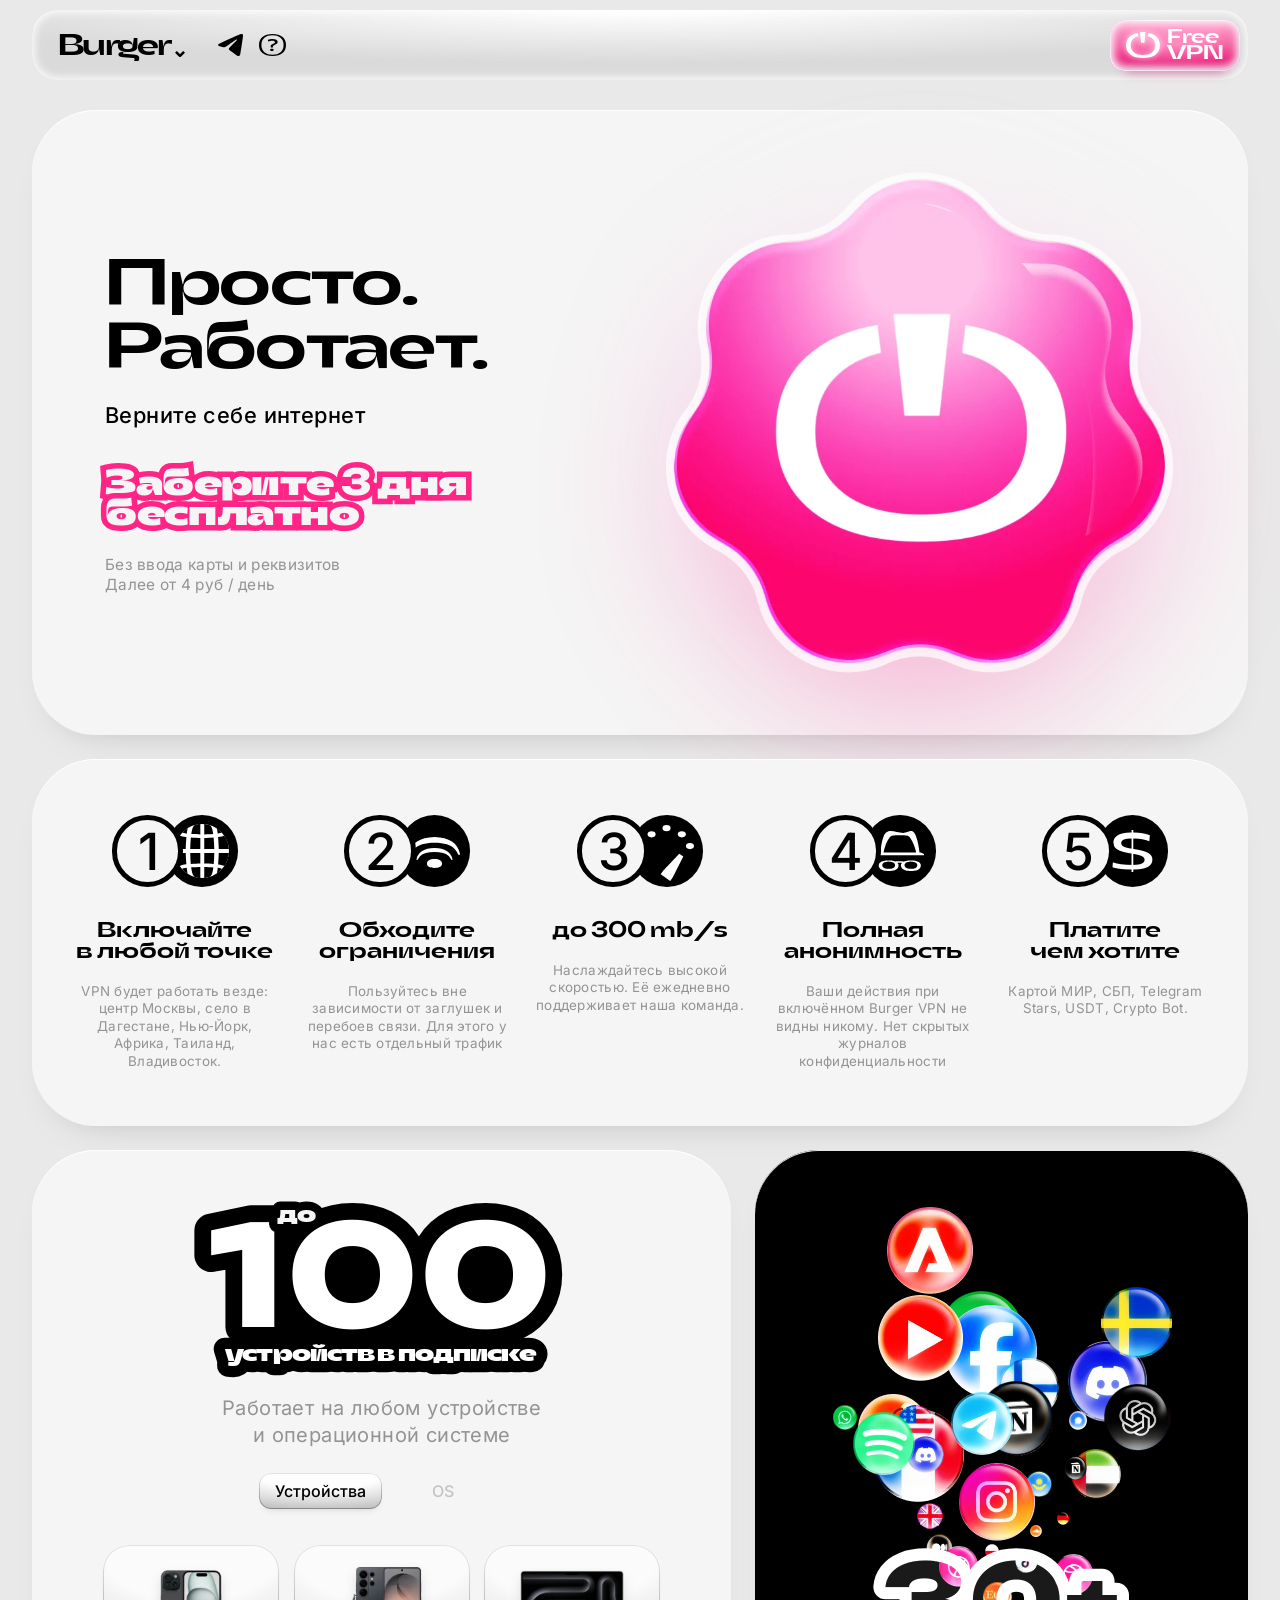
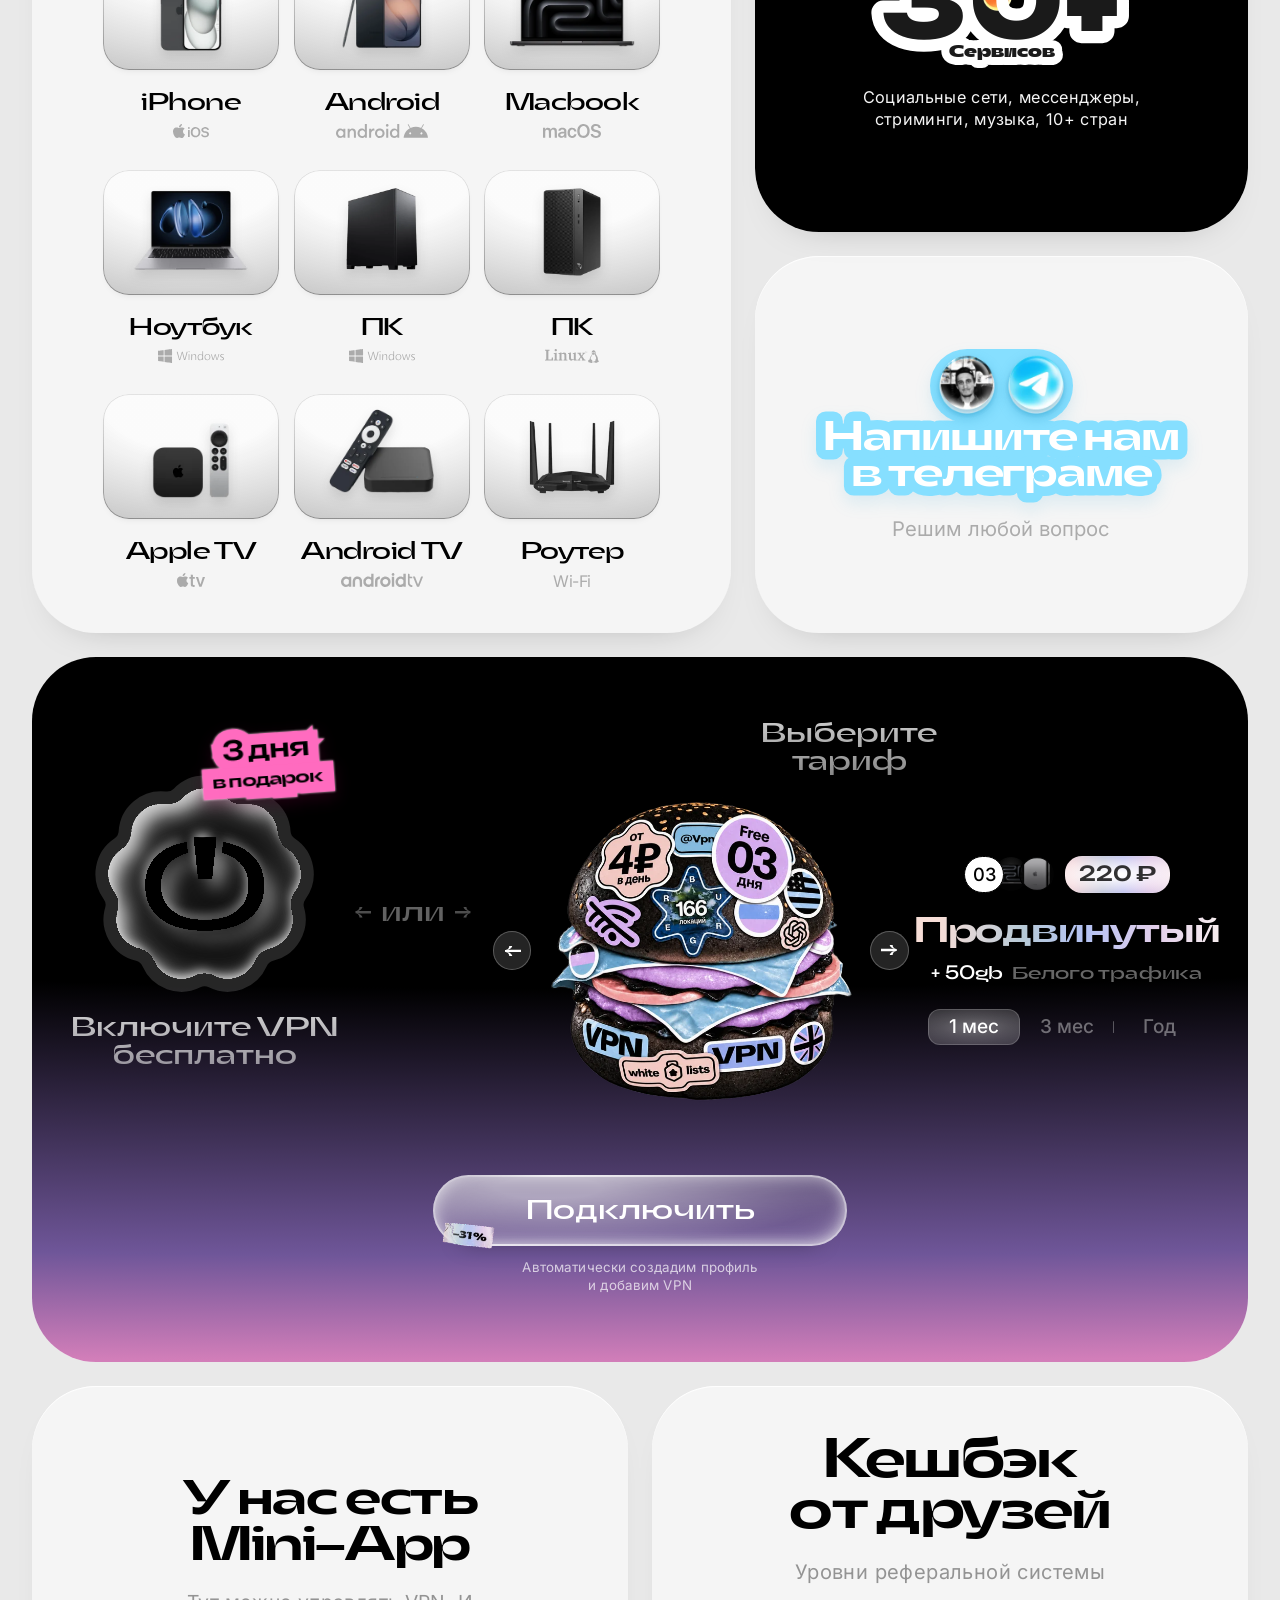
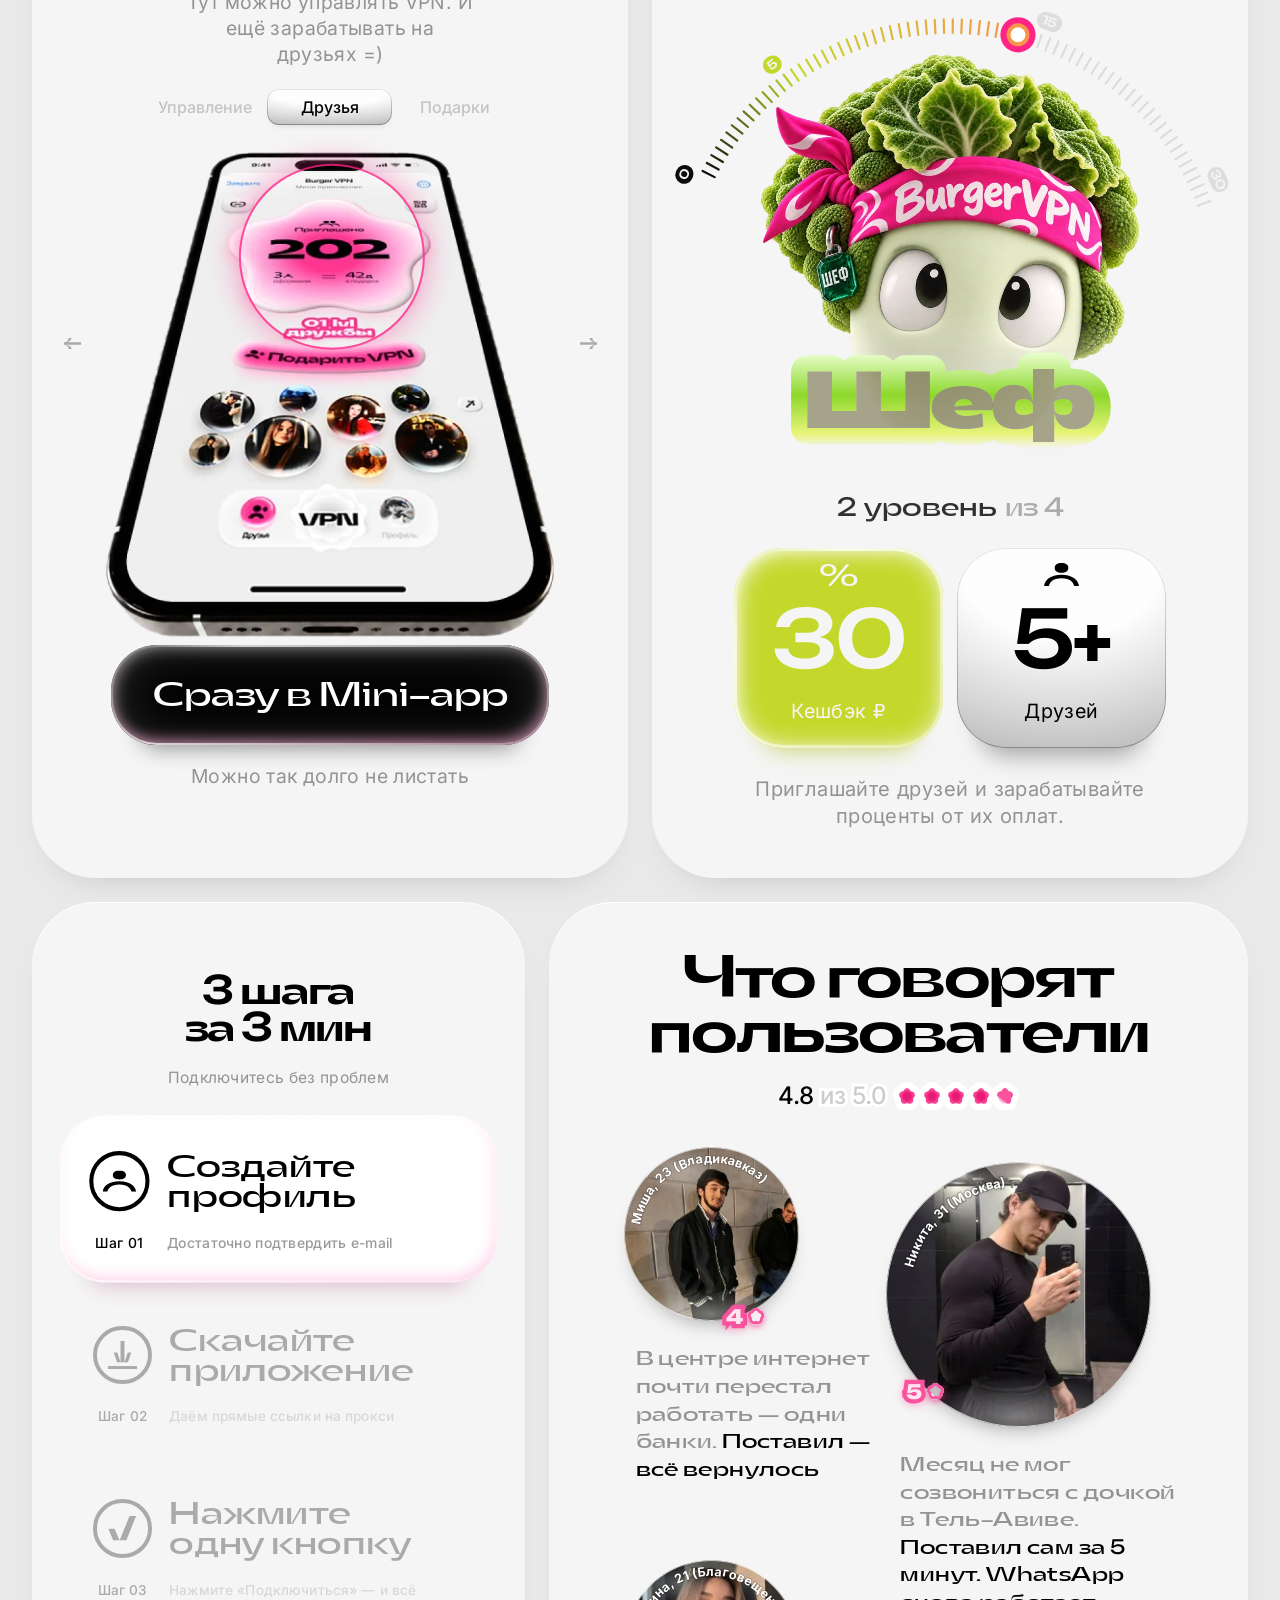
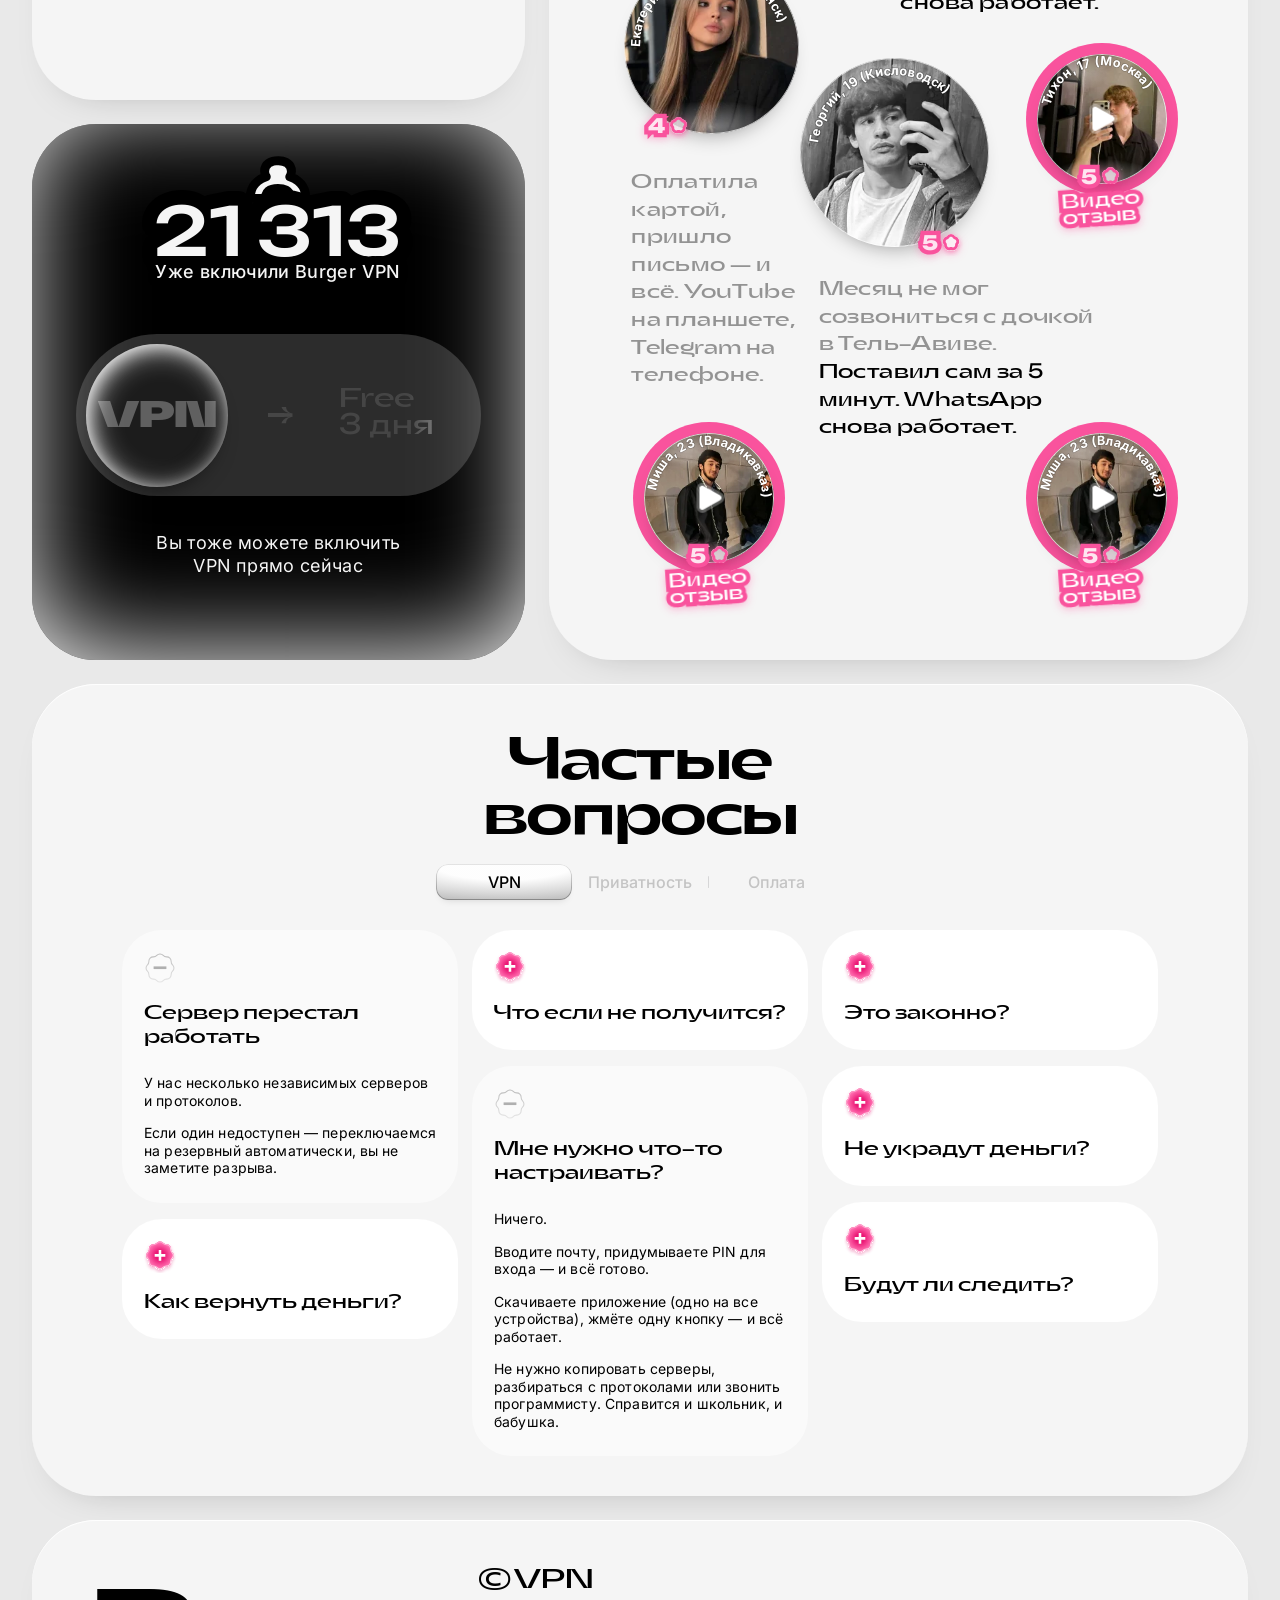
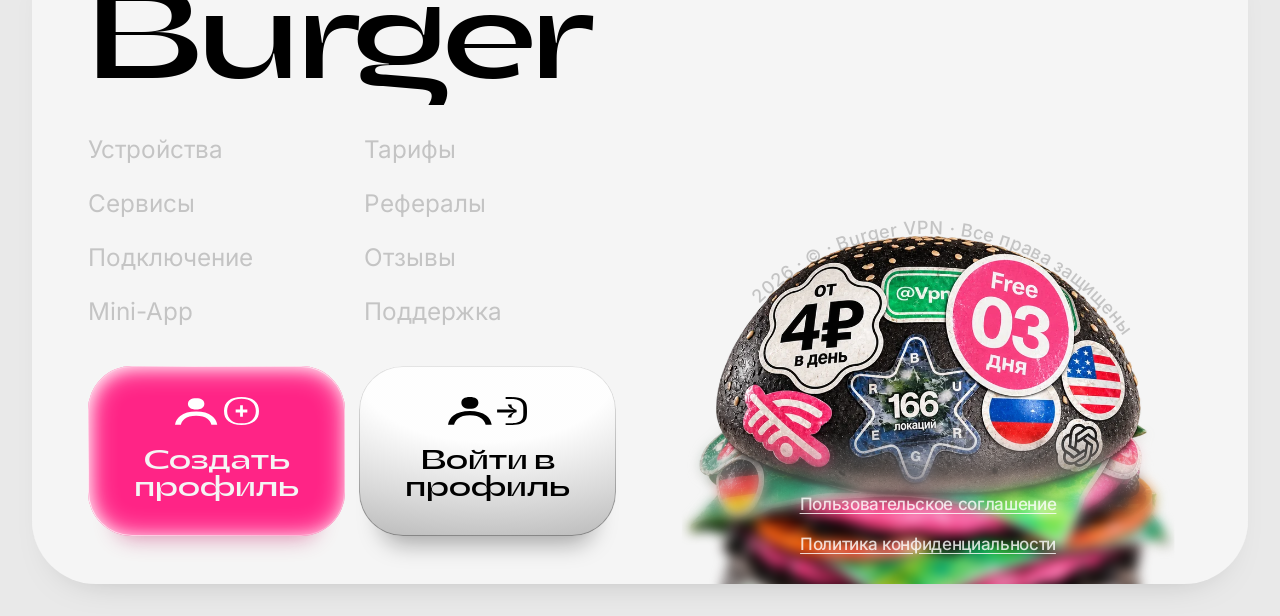
==== commit 576e6ba0: "Тарифы на ПК: кнопка «Подключить» по центру внизу, бургеры крупнее и выше Кнопка, счётчик «Конструкт" ====
--- a/index.html
+++ b/index.html
@@ -480,24 +480,23 @@
               <button class="tabs__tab" type="button" role="tab" aria-selected="false" tabindex="-1" data-period="3">3 мес</button>
               <button class="tabs__tab" type="button" role="tab" aria-selected="false" tabindex="-1" data-period="12">Год</button>
             </div>
-
-
-            <div class="tariffs__action">
-              <button class="tariffs__connect button button_size_l glass glass_theme_clear" type="button" data-tariff-connect>Подключить</button>
-              <img class="tariffs__discount" src="img/tariffs/sticker-31.webp" width="98" height="56" alt="Скидка до 31%" loading="lazy">
-            </div>
-            <div class="tariffs__stepper" data-tariff-stepper hidden>
-              <button class="tariffs__step-button tariffs__step-button_minus" type="button" aria-label="Меньше устройств" data-stepper-minus>−</button>
-              <p class="tariffs__step-value">
-                <img src="img/icons/pay-device-a.svg" width="10" height="14" alt="">
-                <span data-stepper-value>05</span>
-                <span class="visually-hidden">устройств</span>
-              </p>
-              <button class="tariffs__step-button tariffs__step-button_plus" type="button" aria-label="Больше устройств" data-stepper-plus>+</button>
-            </div>
-
-            <p class="tariffs__note">Автоматически создадим профиль<br>и добавим VPN</p>
-          </div>
+          </div>
+        </div>
+        <div class="tariffs__footer">
+          <div class="tariffs__action">
+            <button class="tariffs__connect button button_size_l glass glass_theme_clear" type="button" data-tariff-connect>Подключить</button>
+            <img class="tariffs__discount" src="img/tariffs/sticker-31.webp" width="98" height="56" alt="Скидка до 31%" loading="lazy">
+          </div>
+          <div class="tariffs__stepper" data-tariff-stepper hidden>
+            <button class="tariffs__step-button tariffs__step-button_minus" type="button" aria-label="Меньше устройств" data-stepper-minus>−</button>
+            <p class="tariffs__step-value">
+              <img src="img/icons/pay-device-a.svg" width="10" height="14" alt="">
+              <span data-stepper-value>05</span>
+              <span class="visually-hidden">устройств</span>
+            </p>
+            <button class="tariffs__step-button tariffs__step-button_plus" type="button" aria-label="Больше устройств" data-stepper-plus>+</button>
+          </div>
+          <p class="tariffs__note">Автоматически создадим профиль<br>и добавим VPN</p>
         </div>
       </div>
     </section>
--- a/css/blocks/services.css
+++ b/css/blocks/services.css
@@ -108,10 +108,13 @@
   }
 }
 
-/* Белое внутреннее свечение по краям чёрной формы, как в макете; верх и низ прячут соседние блоки */
+/* Белое внутреннее свечение по краям чёрной формы, как в макете; верх и низ прячут соседние блоки.
+   Верх секции на 80 px уходит под скруглённый низ преимуществ, а облако иконок выходит
+   выше сцены — отступ сверху держит все иконки на виду */
 @media (max-width: 767px) {
   .services {
     margin-top: calc(-80 * var(--u));
+    padding-top: calc(100 * var(--u));
     box-shadow: inset 0 0 calc(110 * var(--u)) calc(10 * var(--u)) var(--color-white);
   }
 }
--- a/css/blocks/tariffs.css
+++ b/css/blocks/tariffs.css
@@ -218,7 +218,6 @@
   aspect-ratio: 1;
   object-fit: contain;
   transform: translateY(calc(var(--distance, 1) * 7%)) scale(calc(1 - var(--distance, 1) * 0.34)) rotate(calc(var(--offset, 0) * 14deg + var(--tilt, 0deg)));
-  filter: drop-shadow(0 18px 18px rgb(0 0 0 / 0.35));
   pointer-events: none;
   user-select: none;
 }
@@ -293,6 +292,16 @@
 }
 
 .tariffs__info {
+  display: flex;
+  flex-direction: column;
+  align-items: center;
+  width: 100%;
+  padding-inline: calc(44 * var(--u));
+}
+
+/* Кнопка, счётчик «Конструктора» и подпись: на телефоне идут под блоком тарифа,
+   на ПК — отдельной строкой по центру карточки */
+.tariffs__footer {
   display: flex;
   flex-direction: column;
   align-items: center;
@@ -339,12 +348,15 @@
   display: flex;
 }
 
+/* Кружок из макета: полупрозрачный тёмный с едва заметным бликом, картинка почти во весь круг */
 .tariffs__devices-thumbs img {
   width: clamp(28px, calc(35 * var(--u)), 44px);
-  margin-left: calc(clamp(28px, calc(35 * var(--u)), 44px) * -0.3);
-  padding: 10%;
+  margin-left: calc(clamp(28px, calc(35 * var(--u)), 44px) * -0.31);
+  padding: 1px;
   object-fit: contain;
-  background: radial-gradient(80% 80% at 50% 30%, #d7d7d7 0%, rgb(175 175 175 / 0.7) 17%, rgb(89 89 89 / 0.9) 34%, rgb(154 154 154 / 0.05) 49%), rgb(0 0 0 / 0.5);
+  background: radial-gradient(80% 80% at 50% 30%, rgb(215 215 215 / 0.2) 0%, rgb(175 175 175 / 0.14) 17%, rgb(89 89 89 / 0.18) 34%, rgb(154 154 154 / 0.02) 49%), rgb(0 0 0 / 0.5);
+  -webkit-backdrop-filter: blur(5px);
+  backdrop-filter: blur(5px);
   animation: tariffs-thumb 0.5s var(--ease-back) both;
 }
 
@@ -627,14 +639,19 @@
 @media (min-width: 1024px) {
   .tariffs__card {
     display: grid;
-    grid-template-columns: minmax(0, 3.4fr) auto minmax(0, 8.6fr);
+    grid-template-columns: minmax(0, 3.2fr) auto minmax(0, 8.8fr);
+    grid-template-areas:
+      "intro or choice"
+      "footer footer footer";
     align-items: center;
     column-gap: 2cqi;
+    row-gap: 1.6cqi;
     min-height: min(100svh - var(--header-height) - 48px, 58cqi);
-    padding: 4cqi 3.5cqi;
+    padding: 3cqi 3.5cqi 3.5cqi;
   }
 
   .tariffs__intro {
+    grid-area: intro;
     position: relative;
     display: flex;
     flex-direction: column;
@@ -663,6 +680,7 @@
   }
 
   .tariffs__or {
+    grid-area: or;
     gap: 1cqi;
     margin-top: 0;
   }
@@ -683,8 +701,9 @@
   }
 
   .tariffs__choice {
+    grid-area: choice;
     display: grid;
-    grid-template-columns: minmax(0, 1.15fr) minmax(0, 1fr);
+    grid-template-columns: minmax(0, 1.5fr) minmax(0, 1fr);
     grid-template-areas:
       "title title"
       "slider info";
@@ -766,12 +785,19 @@
     margin-top: 2.2cqi;
   }
 
+  .tariffs__footer {
+    grid-area: footer;
+    padding-inline: 0;
+  }
+
   .tariffs__stepper {
     margin-top: 1.2cqi;
   }
 
   .tariffs__action {
-    margin-top: 1.6cqi;
+    width: min(100%, 34cqi);
+    max-width: none;
+    margin-top: 0;
   }
 
   .tariffs__connect {
--- a/css/blocks/cashback.css
+++ b/css/blocks/cashback.css
@@ -200,7 +200,11 @@
   color: var(--color-ink-30);
 }
 
+/* Карточки — контейнер: всё внутри считается в пикселях макета от ширины пары карточек (352),
+   поэтому на планшете и ПК содержимое не упирается в верх карточки */
 .cashback__cards {
+  --cu: calc(100cqi / 352);
+  container-type: inline-size;
   display: flex;
   gap: clamp(8px, calc(10 * var(--u)), 14px);
   width: 100%;
@@ -218,8 +222,8 @@
   align-items: center;
   justify-content: flex-end;
   aspect-ratio: 171 / 145;
-  padding-bottom: calc(22 * var(--u));
-  border-radius: clamp(28px, calc(40 * var(--u)), 44px);
+  padding: calc(12 * var(--cu)) 0 calc(22 * var(--cu));
+  border-radius: calc(40 * var(--cu));
   text-align: center;
 }
 
@@ -252,12 +256,12 @@
 
 .cashback__card-unit,
 .cashback__card-icon {
-  margin-bottom: calc(13 * var(--u));
+  margin-bottom: calc(13 * var(--cu));
 }
 
 .cashback__card-unit {
   font-family: var(--font-display);
-  font-size: clamp(20px, calc(26 * var(--u)), 32px);
+  font-size: calc(26 * var(--cu));
   line-height: 0.7;
 }
 
@@ -276,15 +280,15 @@
 
 .cashback__card-value {
   font-family: var(--font-display);
-  font-size: clamp(46px, calc(65 * var(--u)), 80px);
+  font-size: calc(65 * var(--cu));
   font-weight: 500;
   line-height: 1;
   letter-spacing: -0.03em;
 }
 
 .cashback__card-label {
-  margin-top: calc(17 * var(--u));
-  font-size: var(--fs-body);
+  margin-top: calc(17 * var(--cu));
+  font-size: max(12px, calc(16 * var(--cu)));
   line-height: 0.9;
   letter-spacing: 0.02em;
 }
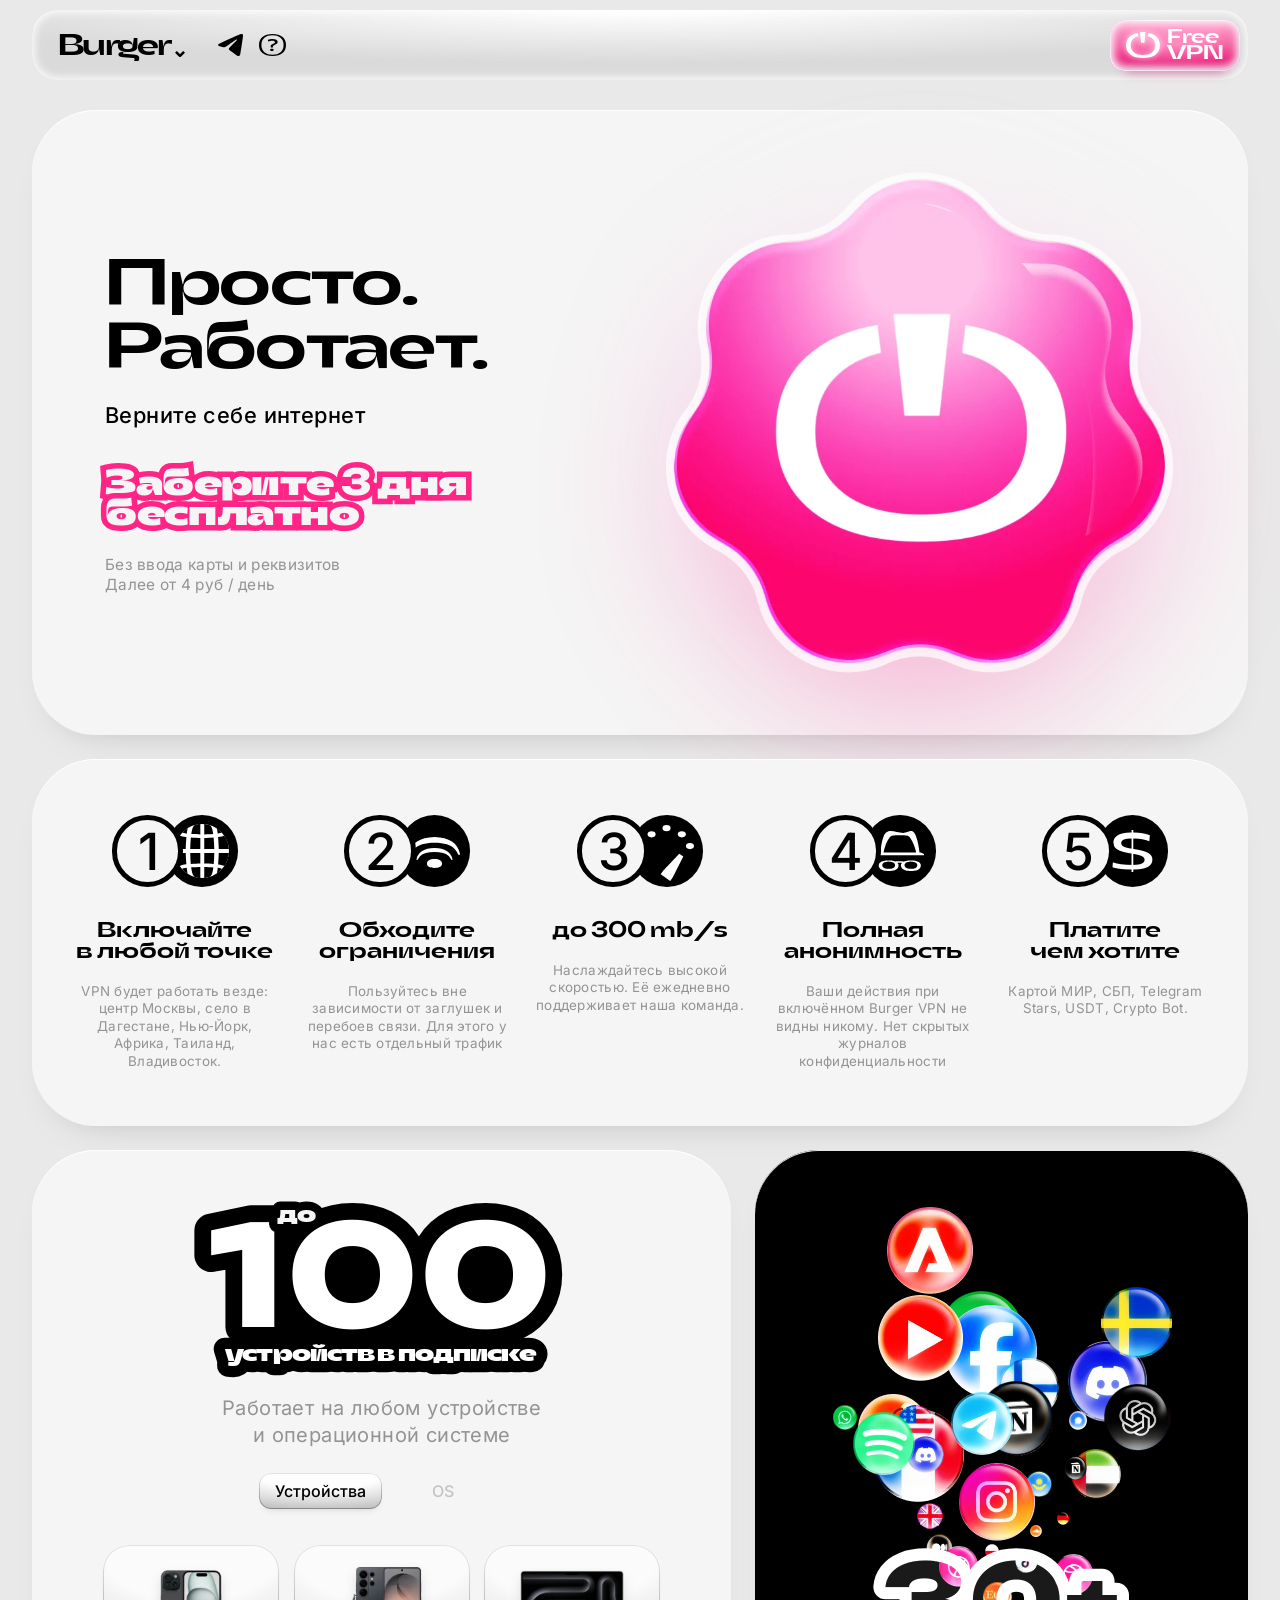
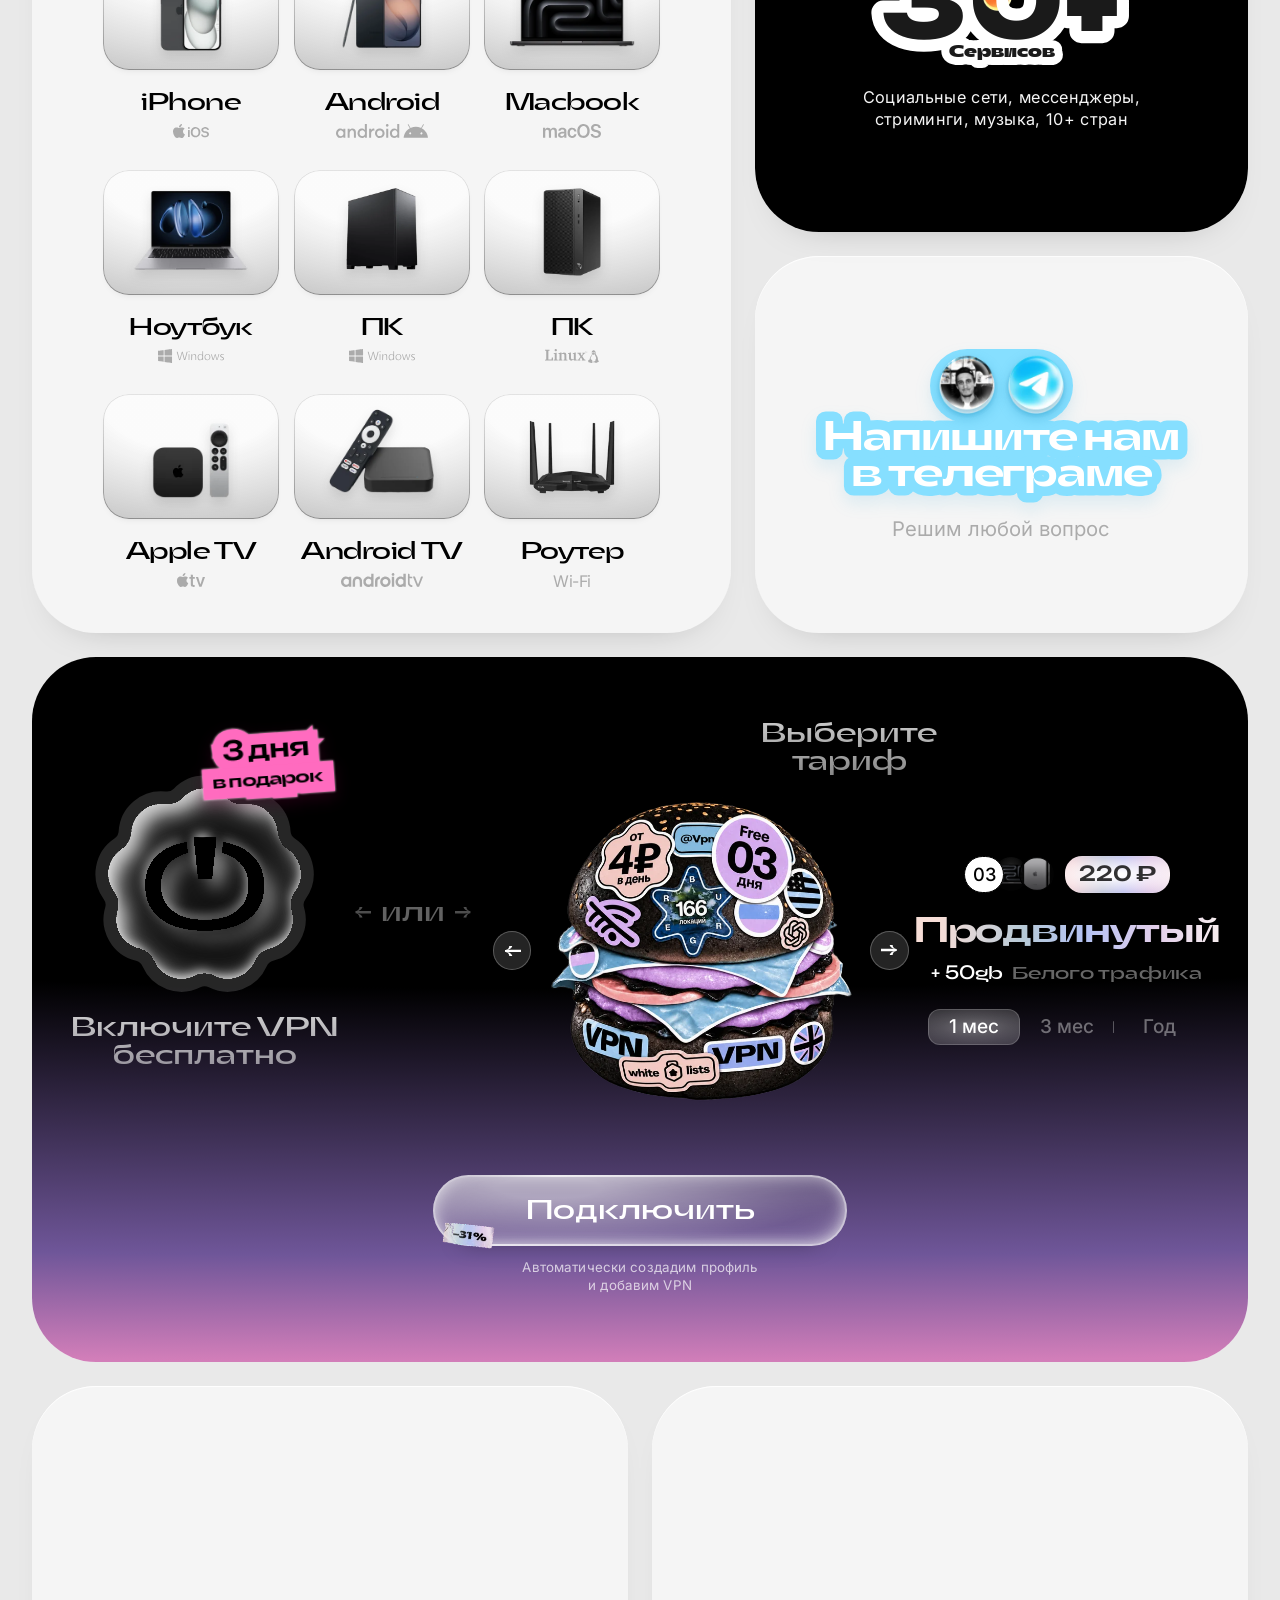
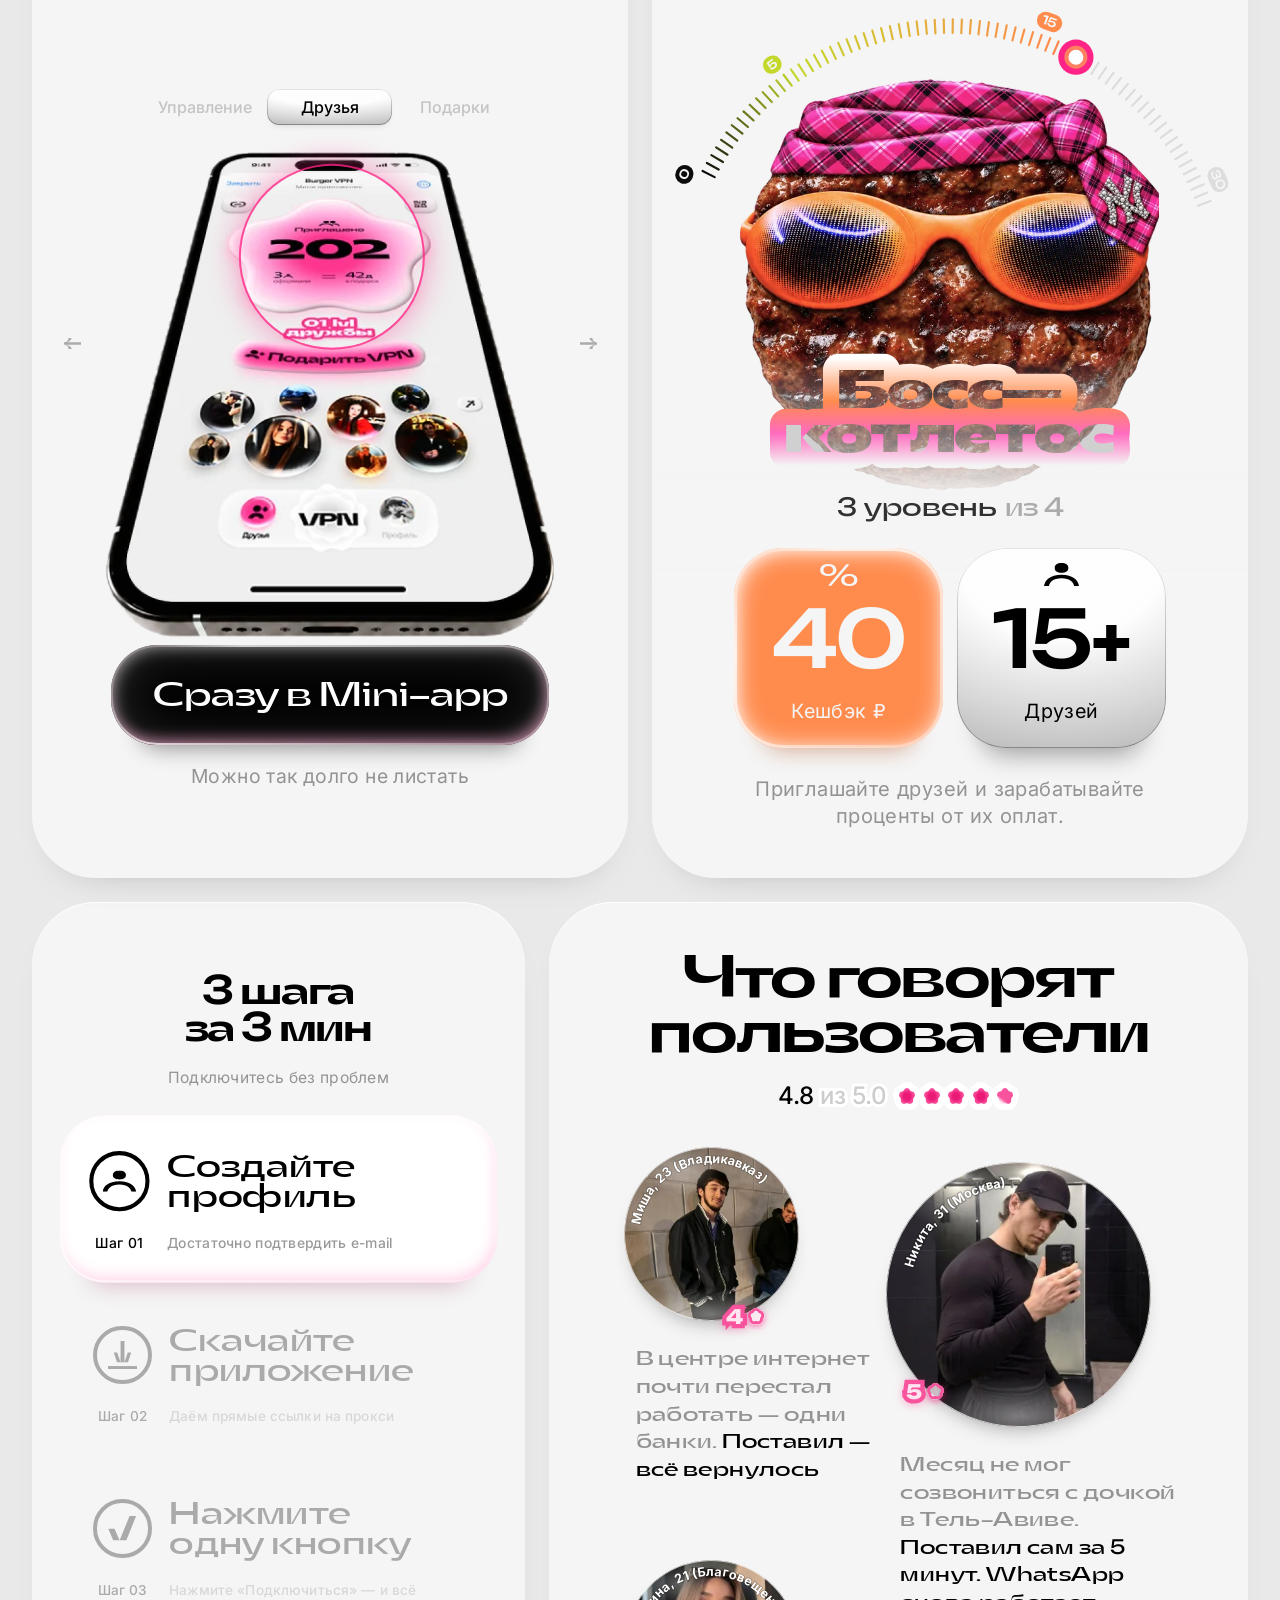
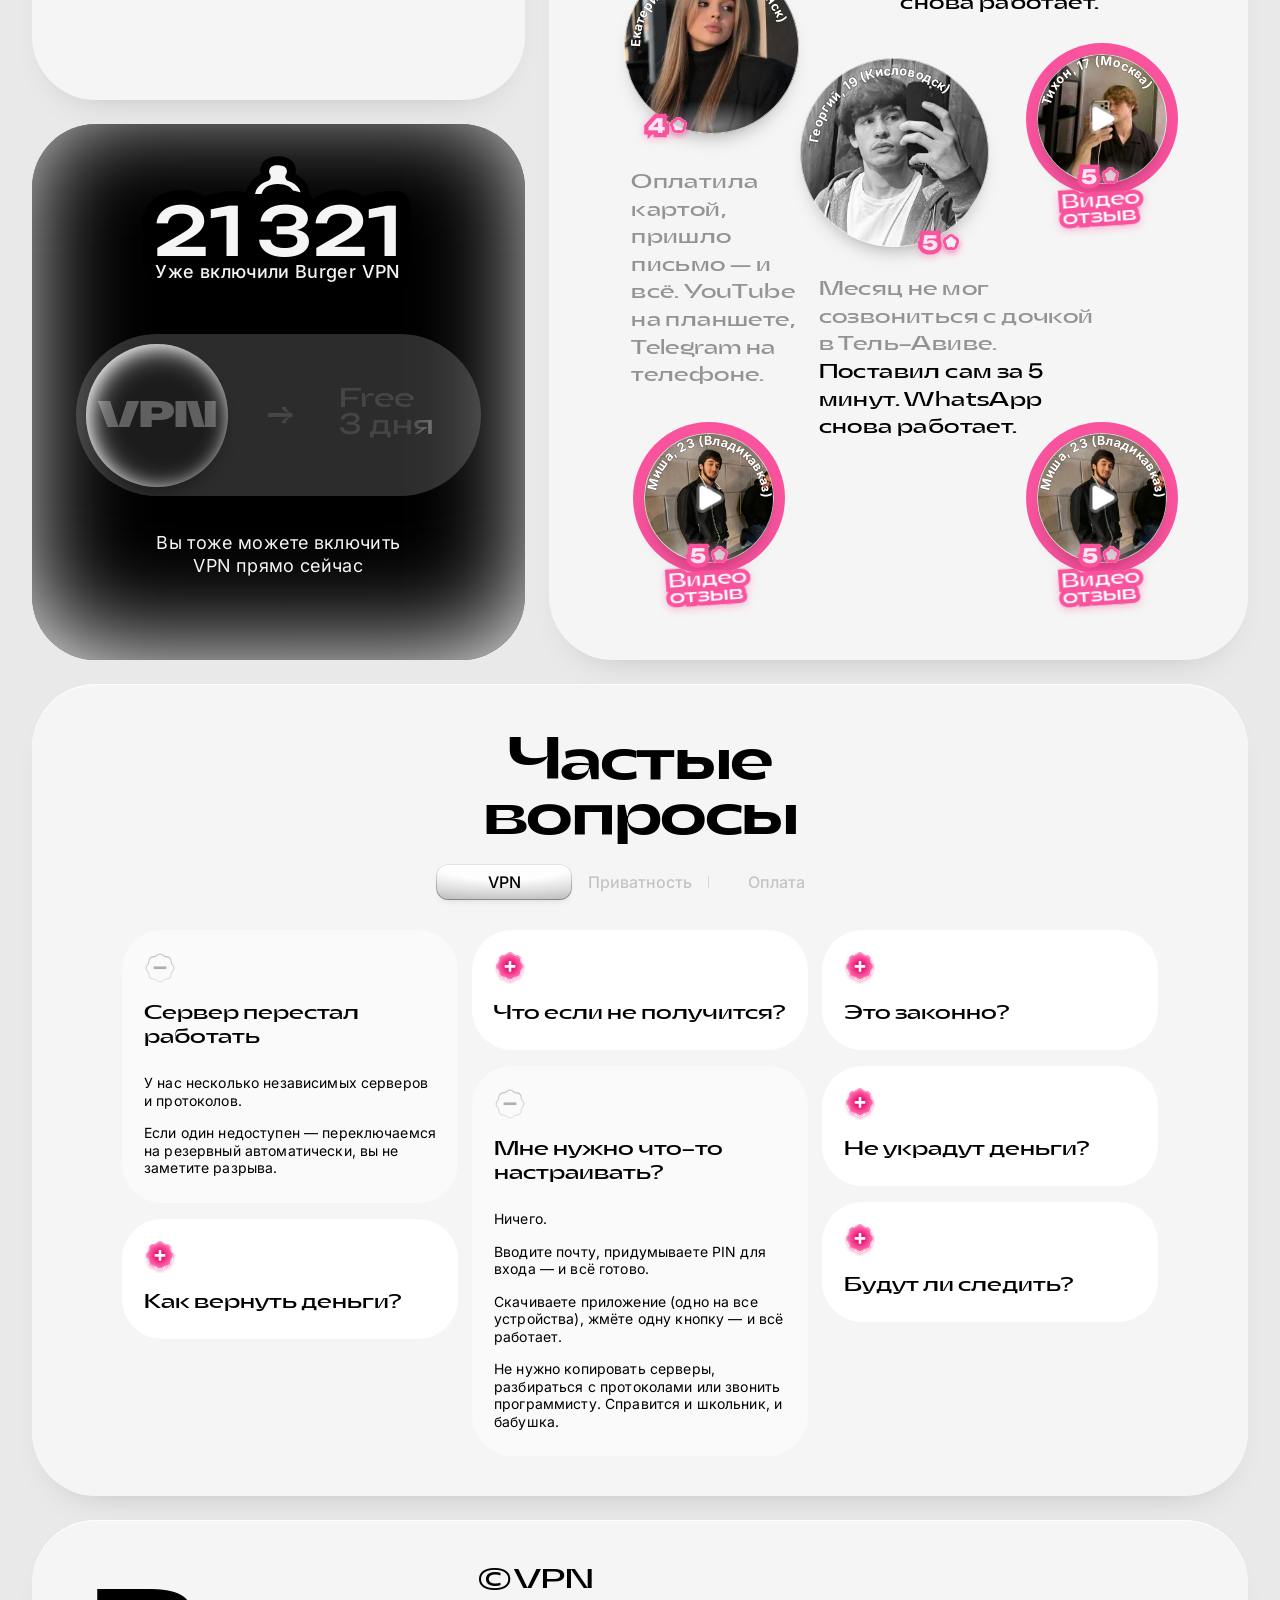
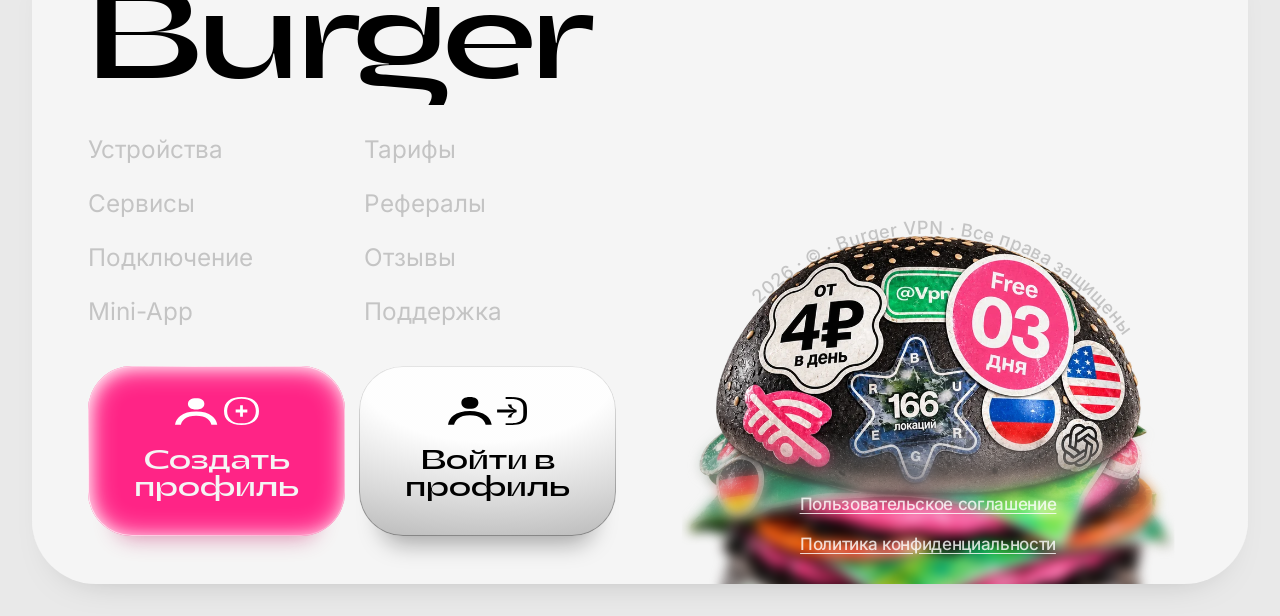
==== commit c1c17aeb: "Mini-App: разделы листаются свайпом по телефону Свайп влево — следующий раздел, вправо — предыдущий;" ====
--- a/index.html
+++ b/index.html
@@ -514,7 +514,7 @@
         <button class="mini-app__arrow mini-app__arrow_prev" type="button" aria-label="Предыдущий раздел" data-mini-app-prev>
           <img src="img/icons/arrow-mini.svg" width="11" height="17" alt="">
         </button>
-        <div class="mini-app__device">
+        <div class="mini-app__device" data-mini-app-device>
           <img class="mini-app__phone" src="img/mini-app/phone.webp" width="474" height="512" alt="Экран Mini-App Burger VPN: приглашённые друзья и кнопка «Подарить VPN»" loading="lazy">
           <span class="mini-app__spot" aria-hidden="true"></span>
         </div>
--- a/css/blocks/mini-app.css
+++ b/css/blocks/mini-app.css
@@ -48,9 +48,26 @@
   margin-top: clamp(18px, calc(25 * var(--u)), 28px);
 }
 
+/* Телефон листают пальцем вбок; вертикальная прокрутка страницы при этом работает */
 .mini-app__device {
   position: relative;
   width: 77.5%;
+  touch-action: pan-y;
+  cursor: grab;
+  user-select: none;
+  -webkit-user-select: none;
+  translate: var(--drag, 0px) 0;
+  transition: translate 0.45s var(--ease-back);
+}
+
+.mini-app__device_dragging {
+  cursor: grabbing;
+  transition: none;
+}
+
+.mini-app__device img {
+  -webkit-user-drag: none;
+  pointer-events: none;
 }
 
 .mini-app__phone {
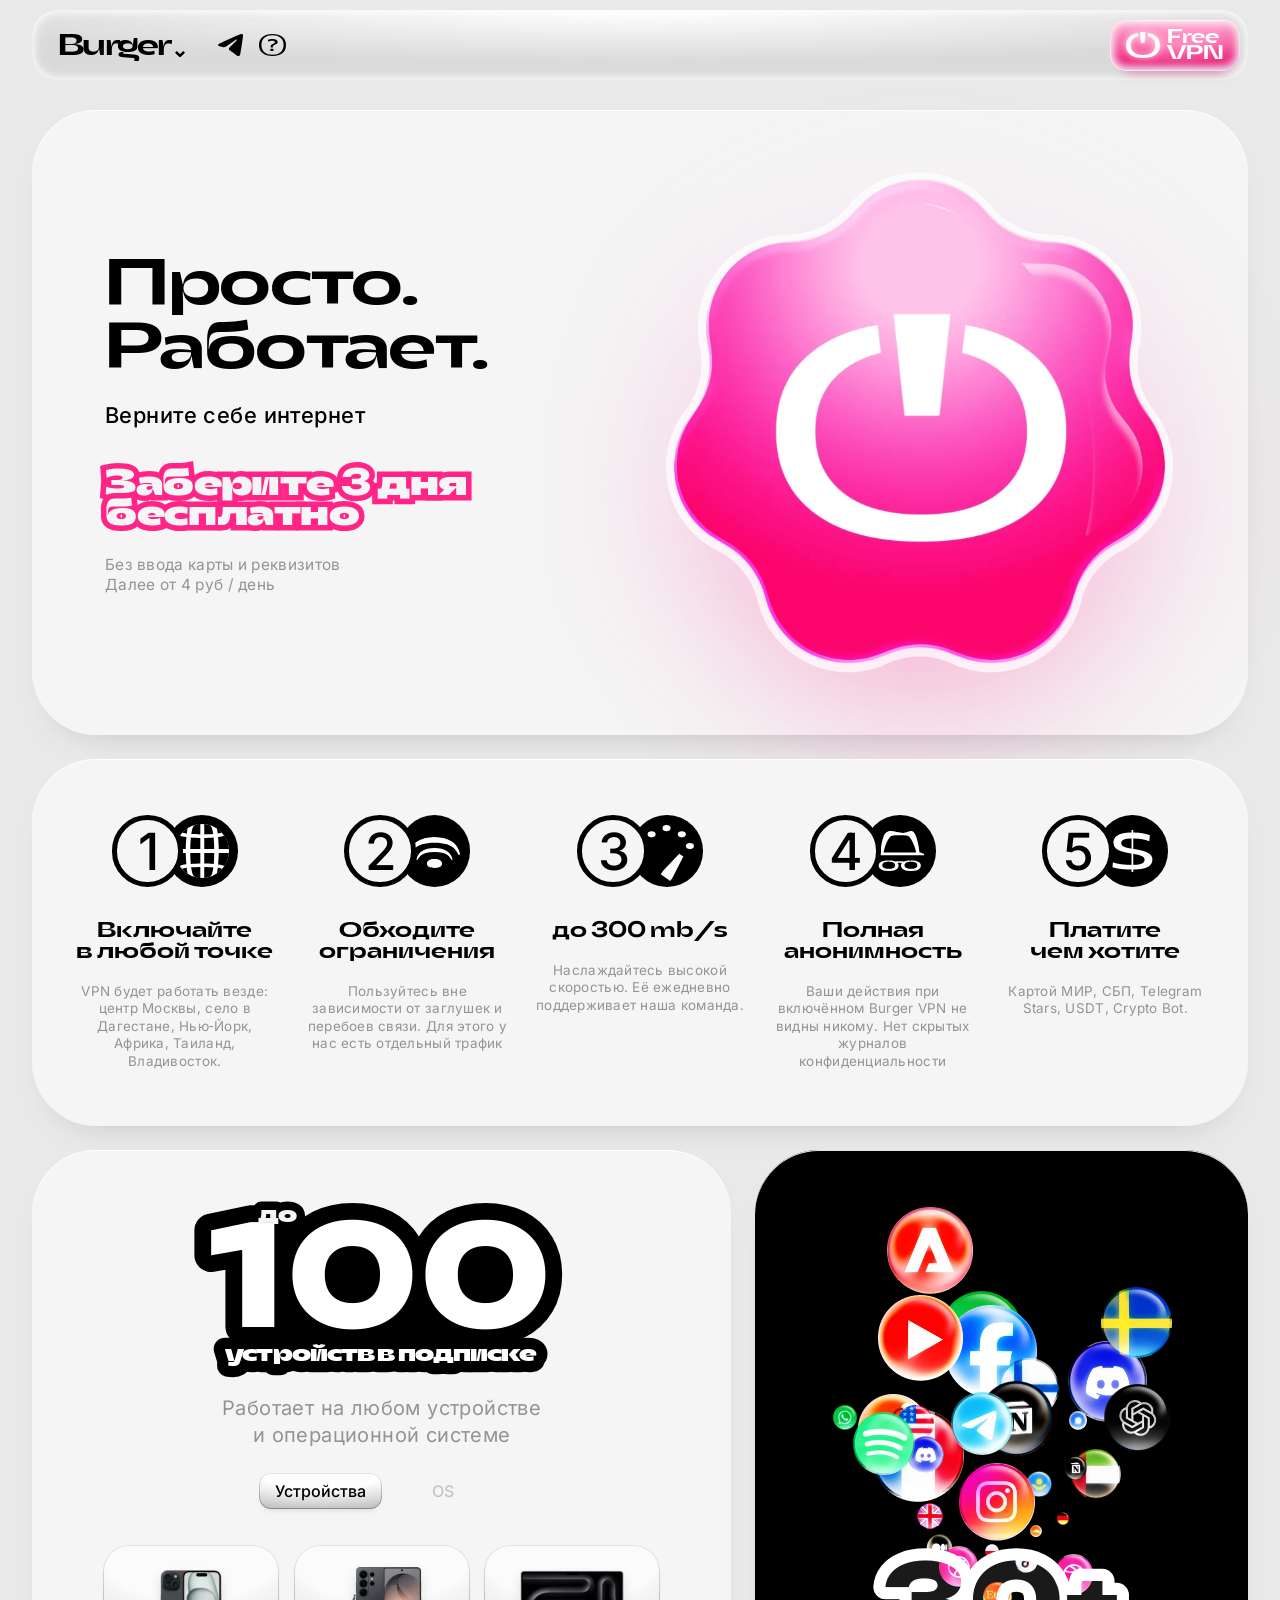
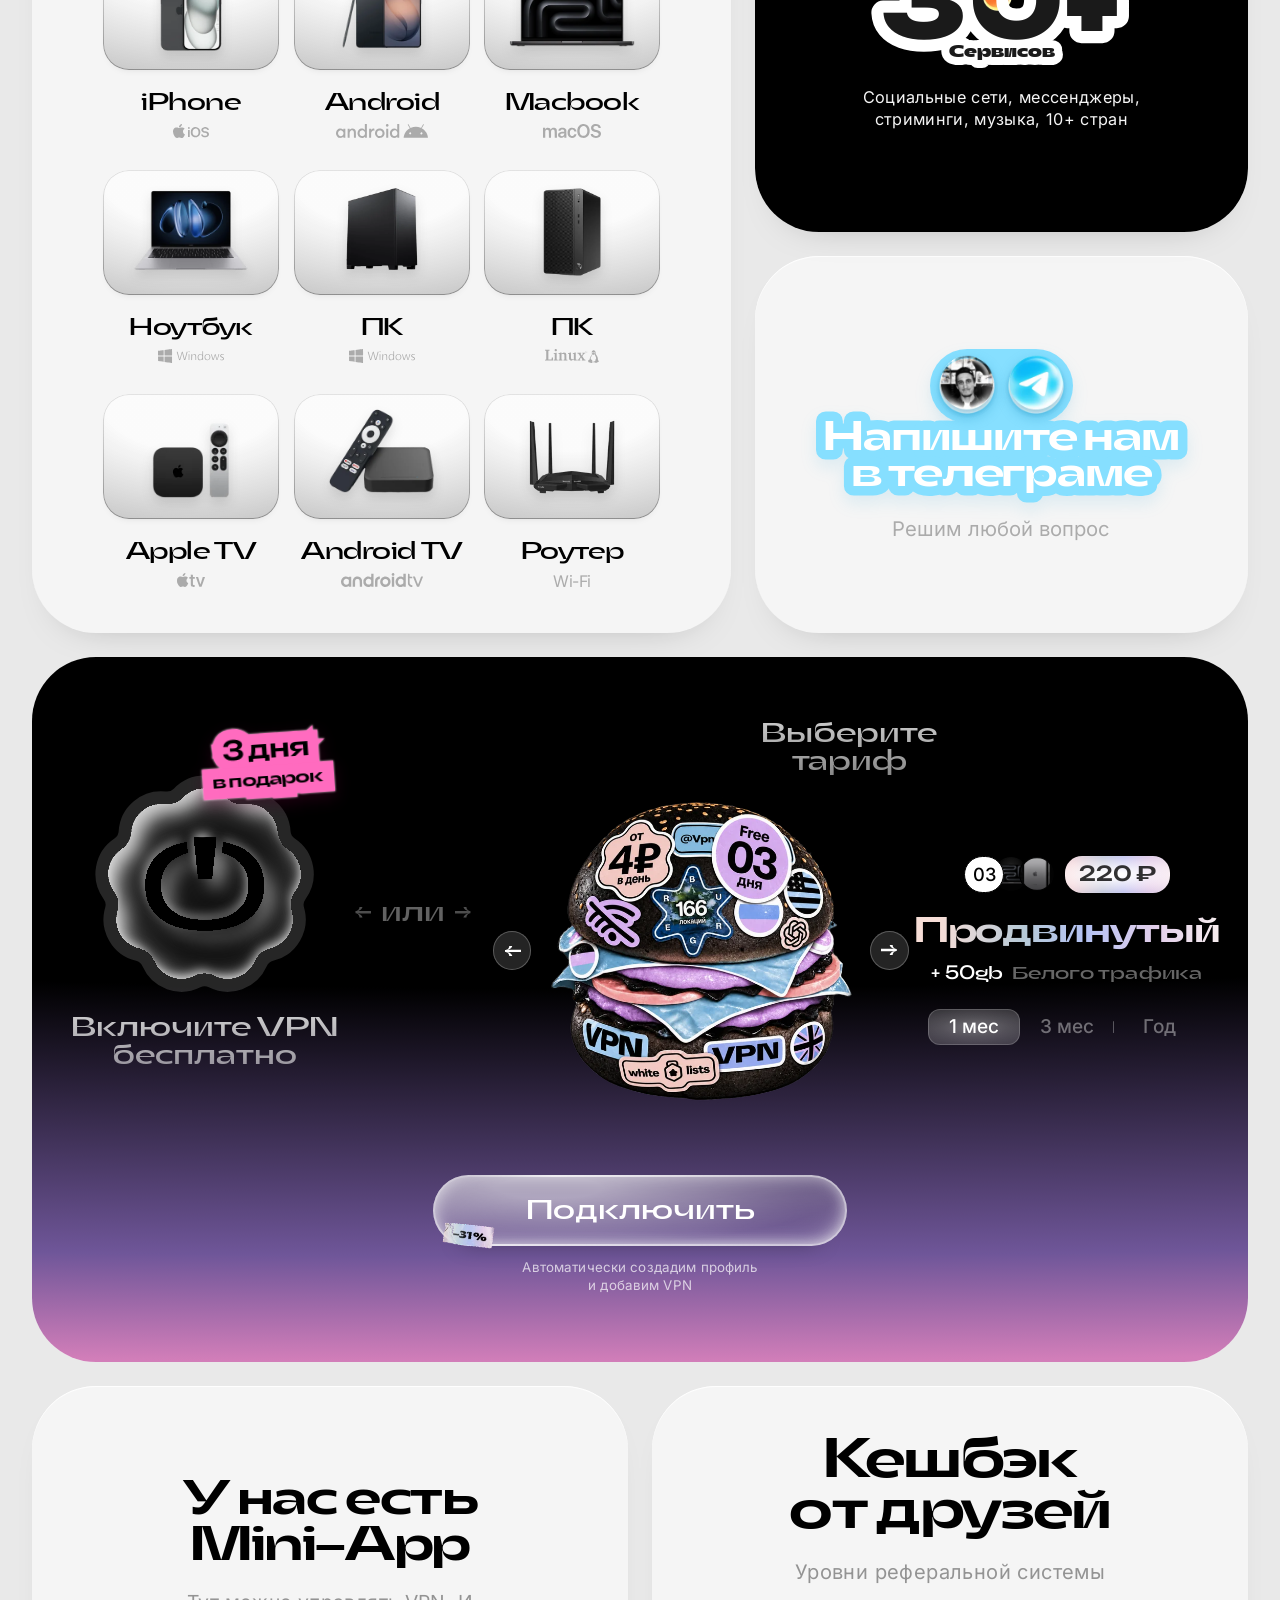
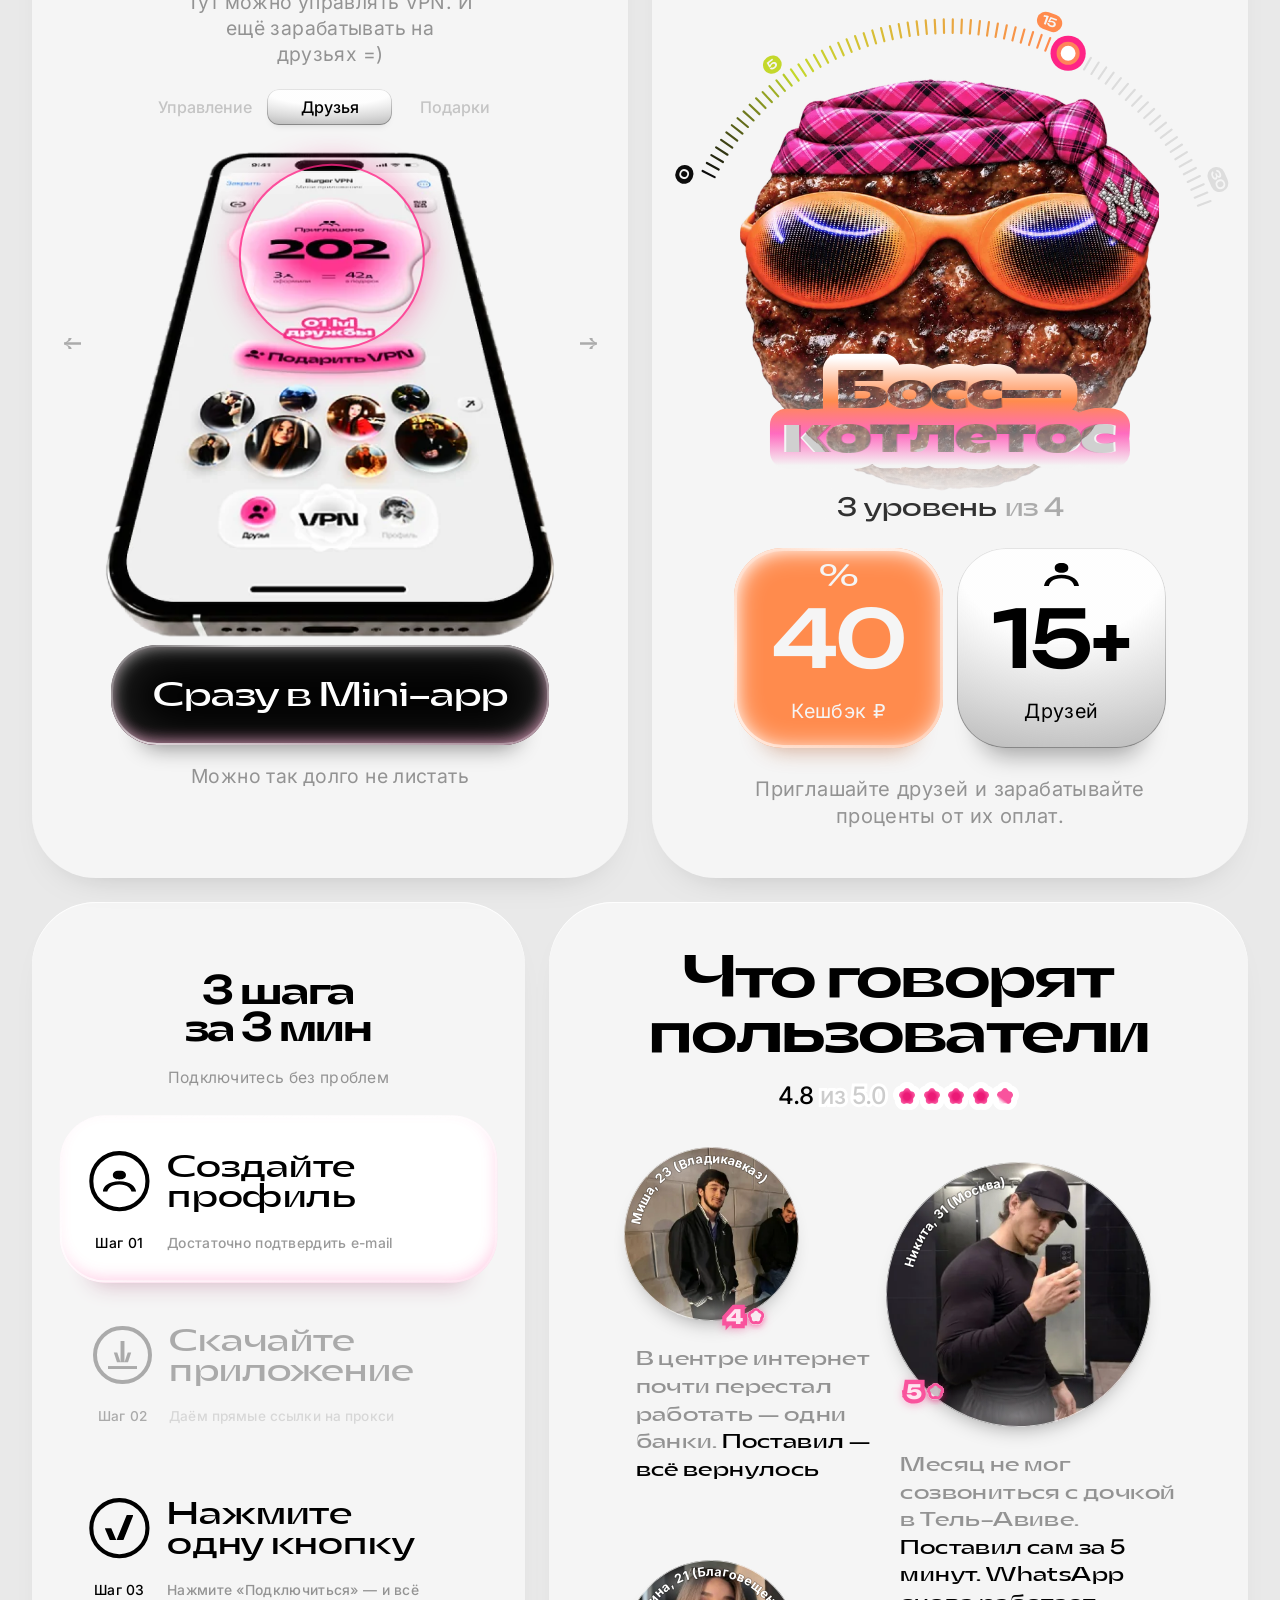
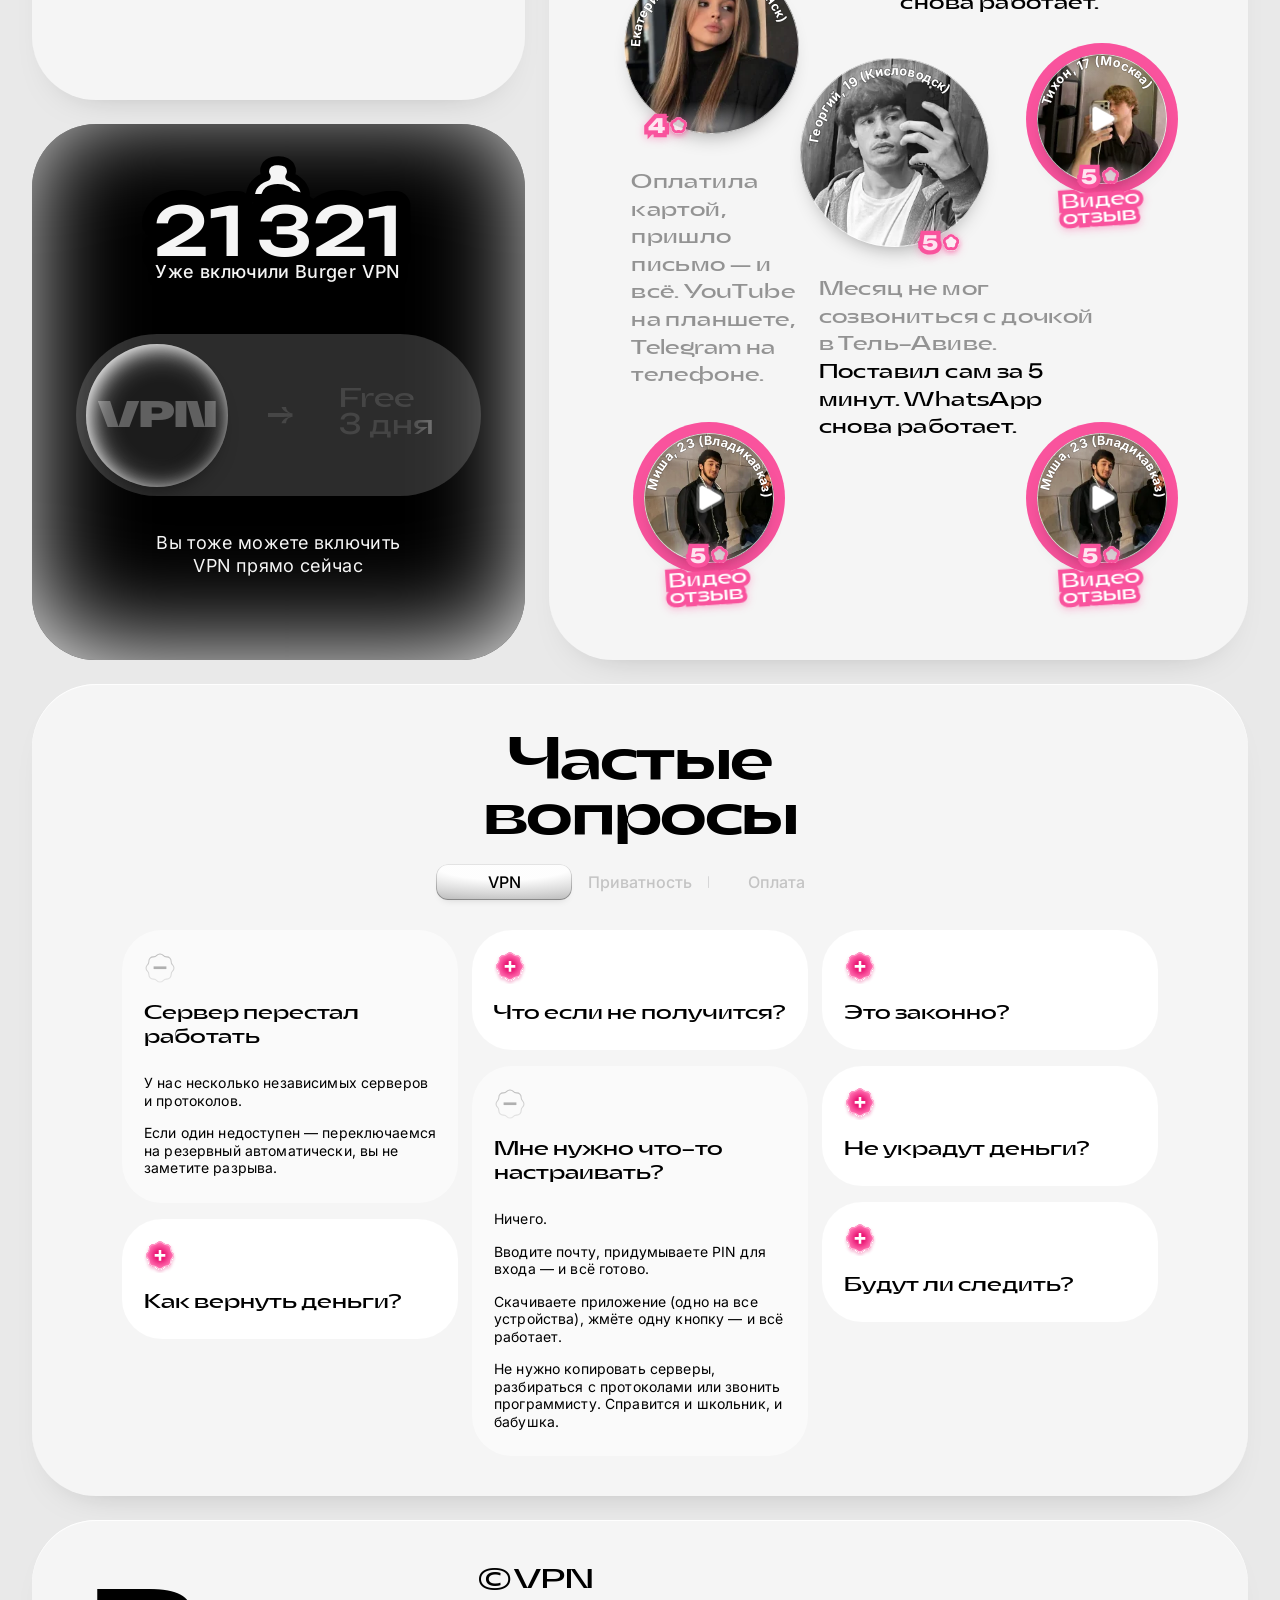
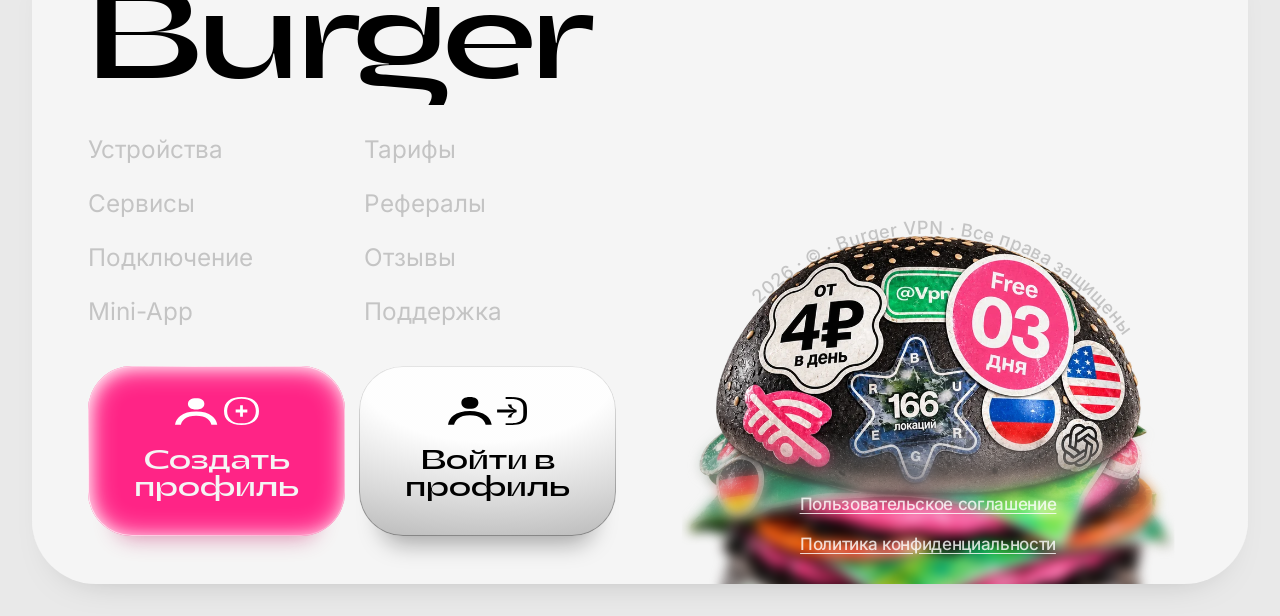
==== commit da985e34: "Наклейки с обводкой на iPhone: буквы больше не наезжают друг на друга Safari красит обводку и заливк" ====
--- a/index.html
+++ b/index.html
@@ -226,11 +226,23 @@
       <h2 class="devices__title" id="devices-title" data-reveal>
         <span class="visually-hidden">До 100 устройств в подписке</span>
         <svg class="devices__sticker" viewBox="0 0 291 128" aria-hidden="true">
+          <defs>
+            <text id="devices-count" x="145.5" y="92" data-count-to="100">100</text>
+            <text id="devices-prefix" x="71" y="17.2">до</text>
+            <text id="devices-caption" x="145" y="116.2">устройств в подписке</text>
+          </defs>
           <rect x="47" y="44" width="198" height="66"/>
           <rect x="160" y="92" width="15" height="10"/>
-          <text class="devices__sticker-count" x="145.5" y="92" data-count-to="100">100</text>
-          <text class="devices__sticker-prefix" x="71" y="17.2">до</text>
-          <text class="devices__sticker-caption" x="145" y="116.2">устройств в подписке</text>
+          <g class="devices__sticker-stroke">
+            <use href="#devices-count" class="devices__sticker-count"/>
+            <use href="#devices-prefix" class="devices__sticker-prefix"/>
+            <use href="#devices-caption" class="devices__sticker-caption"/>
+          </g>
+          <g class="devices__sticker-fill">
+            <use href="#devices-count" class="devices__sticker-count"/>
+            <use href="#devices-prefix" class="devices__sticker-prefix"/>
+            <use href="#devices-caption" class="devices__sticker-caption"/>
+          </g>
         </svg>
       </h2>
       <p class="devices__text" data-reveal>Работает на любом устройстве<br>и операционной системе</p>
@@ -711,10 +723,20 @@
         <p class="launch__counter" id="launch-title">
           <span class="visually-hidden"><span data-launch-count-text>21 325</span> уже включили Burger VPN</span>
           <svg class="launch__sticker" viewBox="0 0 239 117" aria-hidden="true">
+            <defs>
+              <text id="launch-count" x="119.5" y="89" data-count-to="21325" data-launch-count>21 325</text>
+              <text id="launch-label" x="119.5" y="109">Уже включили Burger VPN</text>
+            </defs>
             <rect class="launch__sticker-neck" x="105" y="32" width="28" height="28"/>
             <image href="img/icons/person-counter.svg" x="91" y="0" width="57" height="42"/>
-            <text class="launch__sticker-count" x="119.5" y="89" data-count-to="21325" data-launch-count>21 325</text>
-            <text class="launch__sticker-label" x="119.5" y="109">Уже включили Burger VPN</text>
+            <g class="launch__sticker-stroke">
+              <use href="#launch-count" class="launch__sticker-count"/>
+              <use href="#launch-label" class="launch__sticker-label"/>
+            </g>
+            <g class="launch__sticker-fill">
+              <use href="#launch-count" class="launch__sticker-count"/>
+              <use href="#launch-label" class="launch__sticker-label"/>
+            </g>
           </svg>
         </p>
         <div class="launch__switch" data-swipe>
@@ -844,8 +866,18 @@
         <span class="support__title" id="support-title">
           <span class="visually-hidden">Напишите нам в телеграме</span>
           <svg class="support__sticker" viewBox="0 0 372 91" aria-hidden="true">
-            <text x="186" y="37.5">Напишите нам</text>
-            <text x="186" y="73.5">в телеграме</text>
+            <defs>
+              <text id="support-line-1" x="186" y="37.5">Напишите нам</text>
+              <text id="support-line-2" x="186" y="73.5">в телеграме</text>
+            </defs>
+            <g class="support__sticker-stroke">
+              <use href="#support-line-1"/>
+              <use href="#support-line-2"/>
+            </g>
+            <g class="support__sticker-fill">
+              <use href="#support-line-1"/>
+              <use href="#support-line-2"/>
+            </g>
           </svg>
         </span>
       </a>
--- a/css/blocks/devices.css
+++ b/css/blocks/devices.css
@@ -20,20 +20,27 @@
   overflow: visible;
 }
 
-.devices__sticker text {
+/* Обводка и заливка — два слоя <use>: Safari красит обводку и заливку SVG-текста по буквам,
+   и обводка следующей буквы закрывает предыдущую. Шрифт задаём самим <use> — копии наследуют его */
+.devices__sticker use {
   font-family: var(--font-display);
   font-weight: 800;
+  text-anchor: middle;
+}
+
+.devices__sticker-prefix {
+  text-anchor: start;
+}
+
+.devices__sticker-stroke {
+  fill: var(--color-black);
   stroke: var(--color-black);
   stroke-linejoin: round;
-  paint-order: stroke fill;
 }
 
 .devices__sticker-count {
   font-size: 100px;
   letter-spacing: 2px;
-  fill: var(--color-white);
-  stroke-width: 24px;
-  text-anchor: middle;
 }
 
 .devices__sticker-prefix,
@@ -42,15 +49,24 @@
   letter-spacing: -0.64px;
 }
 
-.devices__sticker-prefix {
+.devices__sticker-stroke .devices__sticker-count {
+  stroke-width: 24px;
+}
+
+.devices__sticker-stroke .devices__sticker-prefix {
+  stroke-width: 12px;
+}
+
+.devices__sticker-stroke .devices__sticker-caption {
+  stroke-width: 16px;
+}
+
+.devices__sticker-fill {
+  fill: var(--color-white);
+}
+
+.devices__sticker-fill .devices__sticker-prefix {
   fill: var(--color-bg);
-  stroke-width: 12px;
-}
-
-.devices__sticker-caption {
-  fill: var(--color-white);
-  stroke-width: 16px;
-  text-anchor: middle;
 }
 
 .devices__text {
--- a/css/blocks/steps.css
+++ b/css/blocks/steps.css
@@ -156,10 +156,3 @@
     padding: 48px 32px;
   }
 }
-
-/* Без автосмены подсветки неактивные шаги не должны оставаться бледными */
-@media (prefers-reduced-motion: reduce) {
-  .steps__item {
-    opacity: 1;
-  }
-}
--- a/css/blocks/launch.css
+++ b/css/blocks/launch.css
@@ -38,12 +38,20 @@
   stroke-width: 1px;
 }
 
-.launch__sticker text {
-  fill: var(--color-bg);
+/* Обводка и заливка — два слоя <use>: Safari красит обводку и заливку SVG-текста по буквам,
+   и обводка следующей буквы закрывает предыдущую. Шрифт задаём самим <use> — копии наследуют его */
+.launch__sticker use {
+  text-anchor: middle;
+}
+
+.launch__sticker-stroke {
+  fill: var(--color-black);
   stroke: var(--color-black);
   stroke-linejoin: round;
-  paint-order: stroke fill;
-  text-anchor: middle;
+}
+
+.launch__sticker-fill {
+  fill: var(--color-bg);
 }
 
 .launch__sticker-count {
@@ -51,7 +59,6 @@
   font-size: 60px;
   font-weight: 500;
   letter-spacing: 0.6px;
-  stroke-width: 26px;
 }
 
 .launch__sticker-label {
@@ -59,6 +66,13 @@
   font-size: 16px;
   font-weight: 500;
   letter-spacing: 0.32px;
+}
+
+.launch__sticker-stroke .launch__sticker-count {
+  stroke-width: 26px;
+}
+
+.launch__sticker-stroke .launch__sticker-label {
   stroke-width: 16px;
 }
 
--- a/css/blocks/support.css
+++ b/css/blocks/support.css
@@ -47,17 +47,25 @@
   overflow: visible;
 }
 
-.support__sticker text {
+/* Обводка и заливка — два слоя <use>: Safari красит обводку и заливку SVG-текста по буквам,
+   и обводка следующей буквы закрывает предыдущую. Шрифт задаём самим <use> — копии наследуют его */
+.support__sticker use {
   font-family: var(--font-display);
   font-size: 40px;
   font-weight: 500;
   letter-spacing: -1.2px;
   text-anchor: middle;
-  fill: var(--color-white);
+}
+
+.support__sticker-stroke {
+  fill: var(--color-sky);
   stroke: var(--color-sky);
   stroke-width: 19px;
   stroke-linejoin: round;
-  paint-order: stroke fill;
+}
+
+.support__sticker-fill {
+  fill: var(--color-white);
 }
 
 @media (hover: hover) {
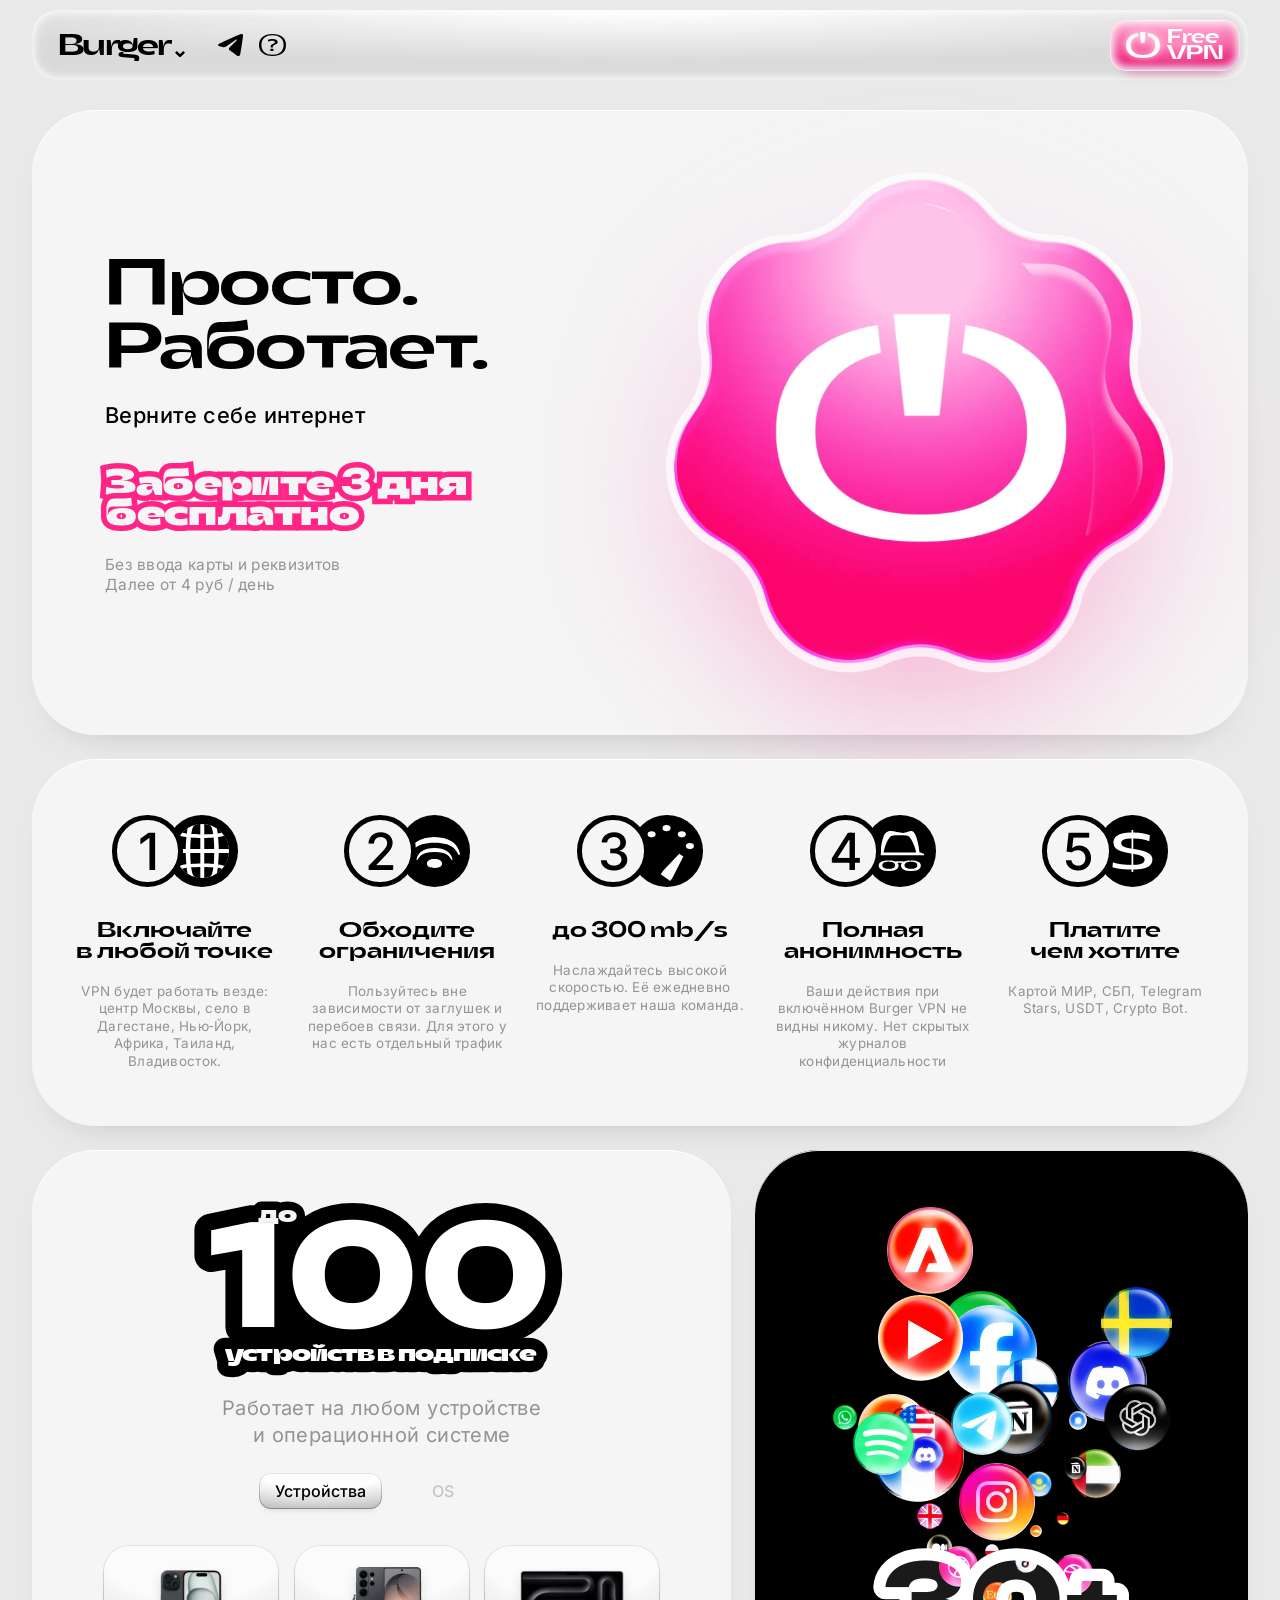
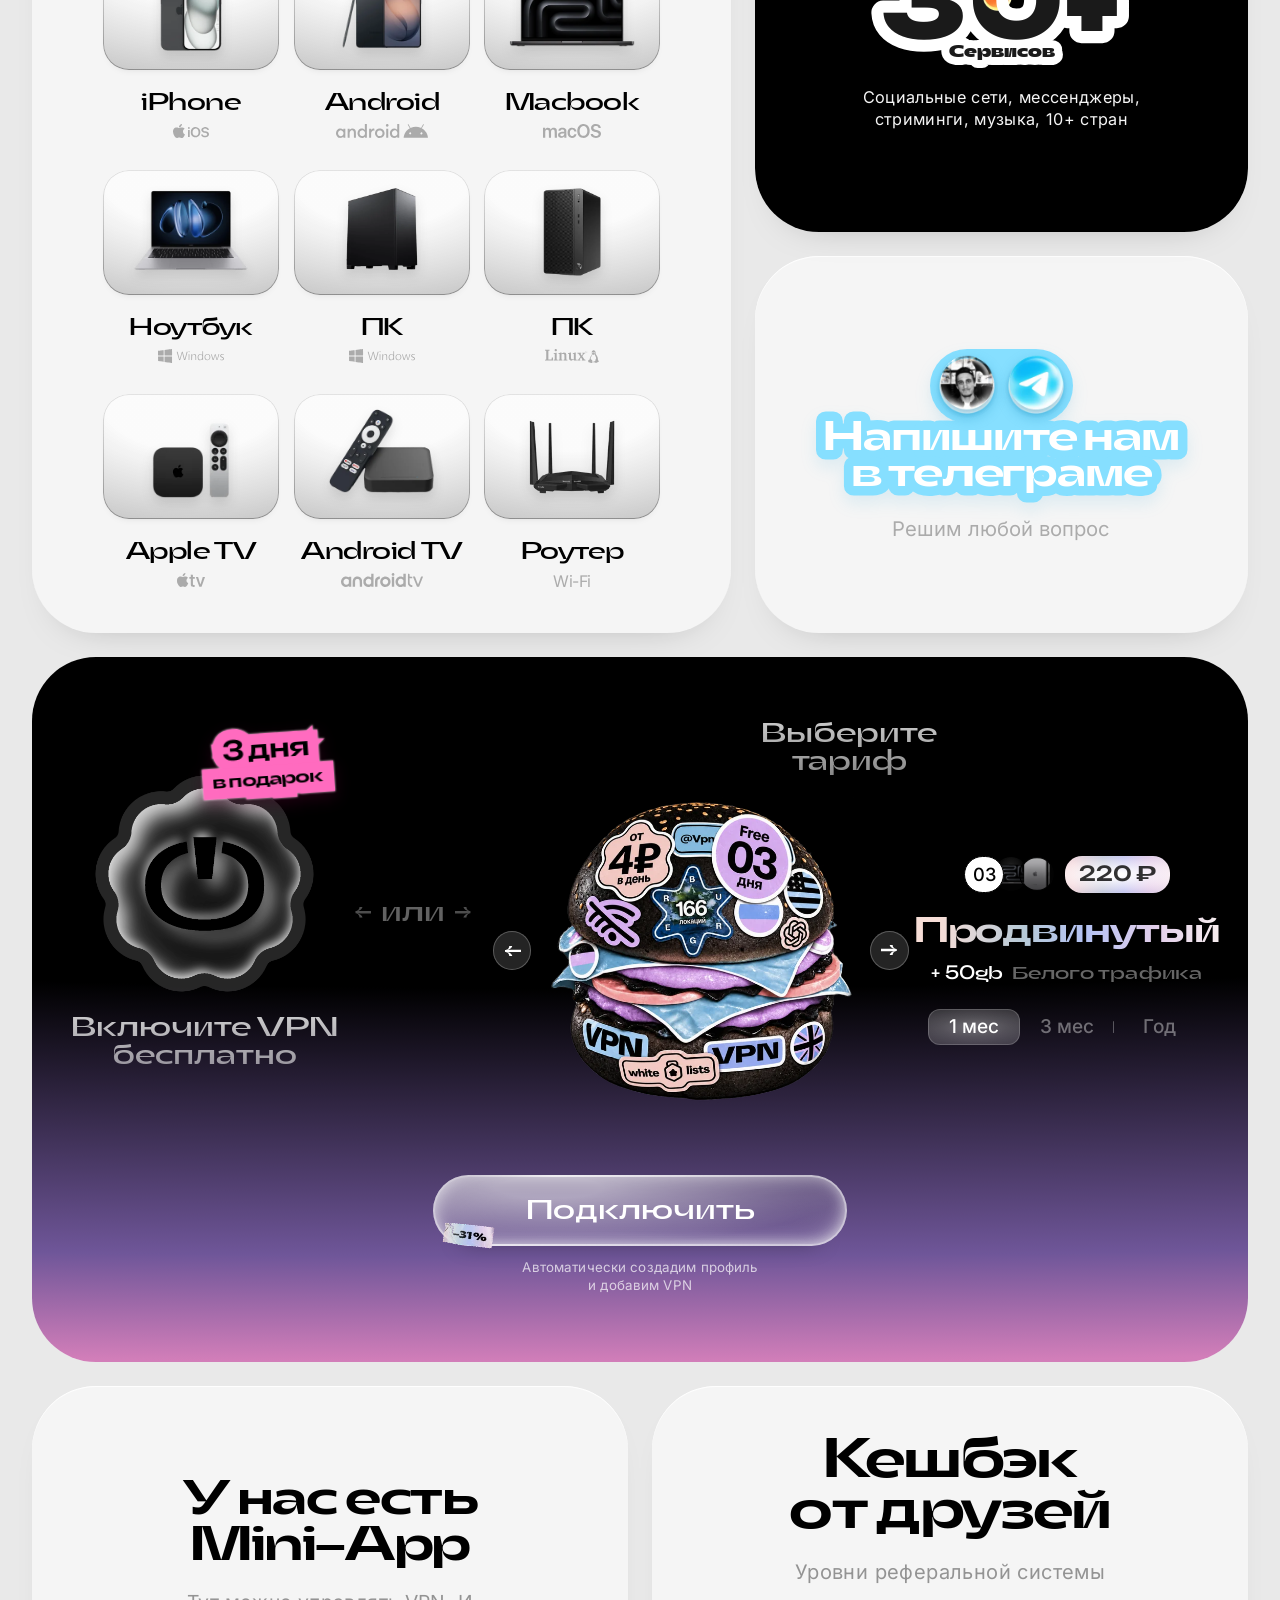
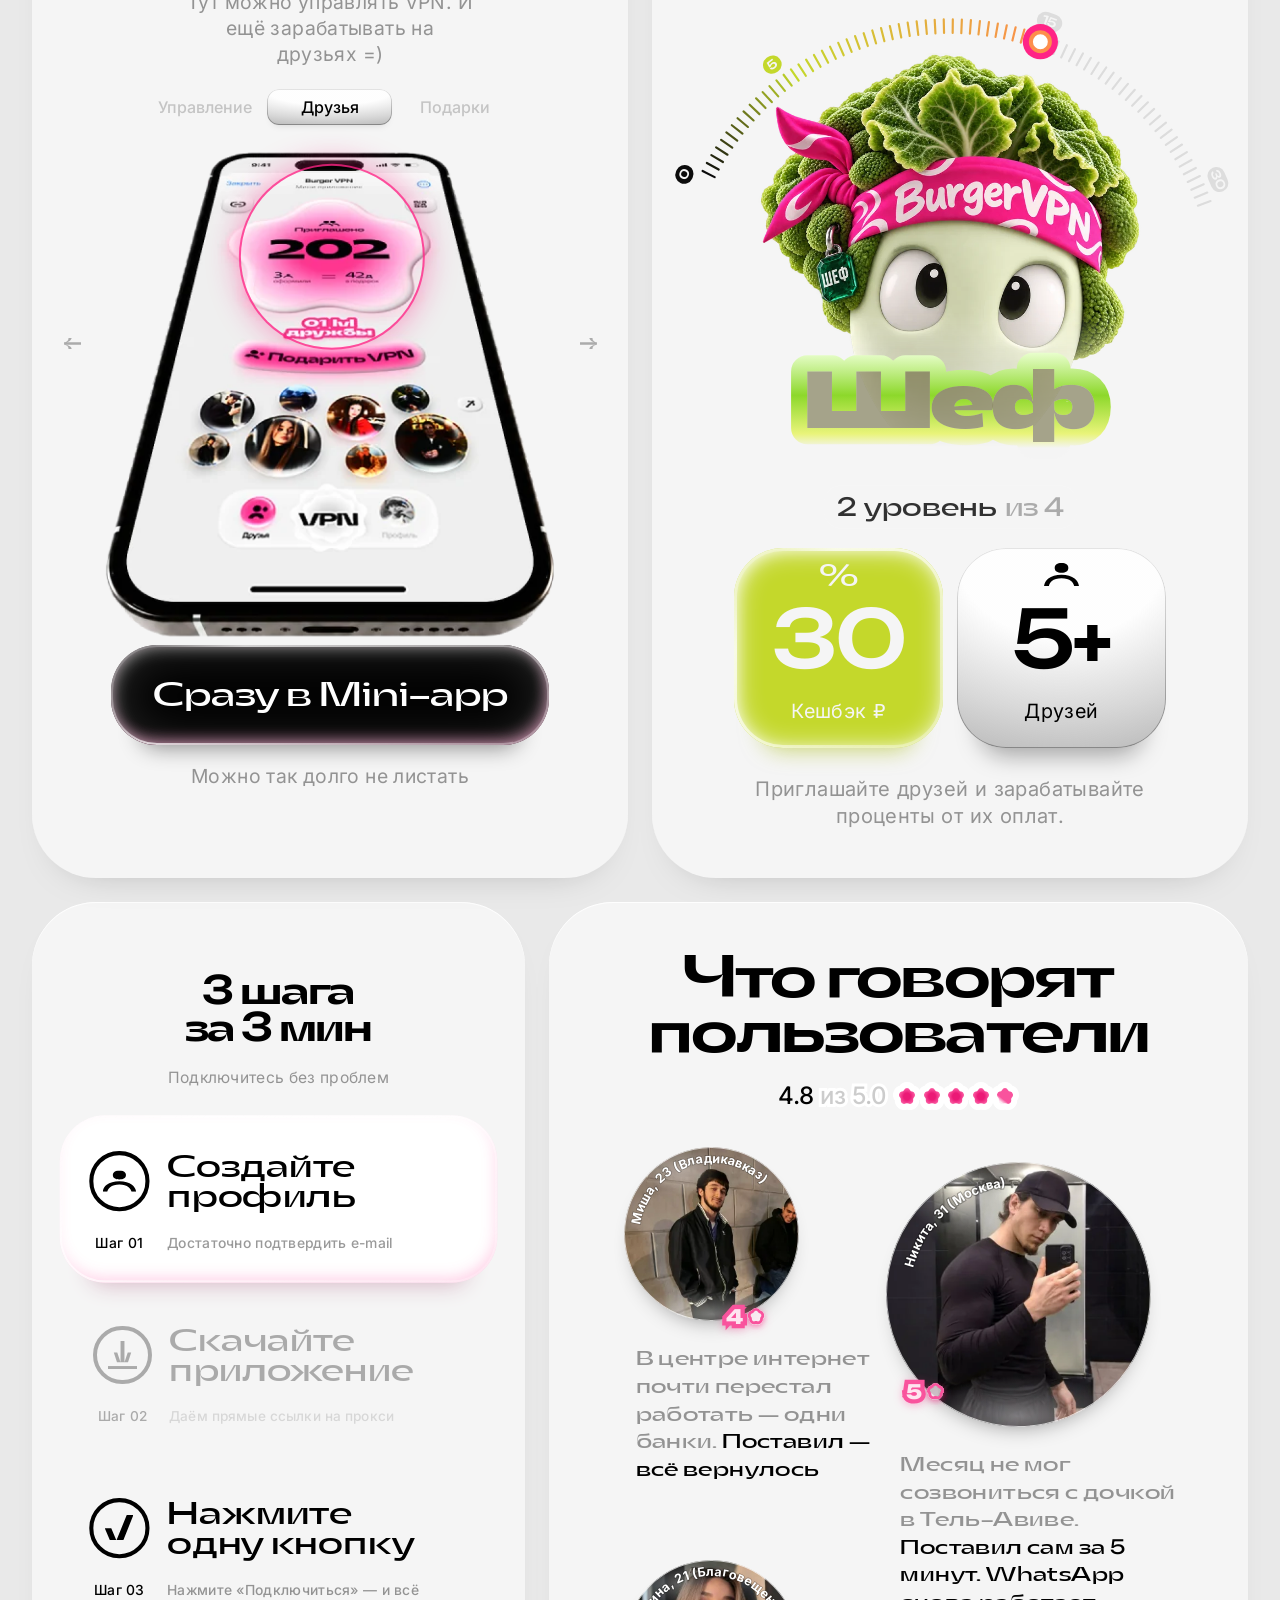
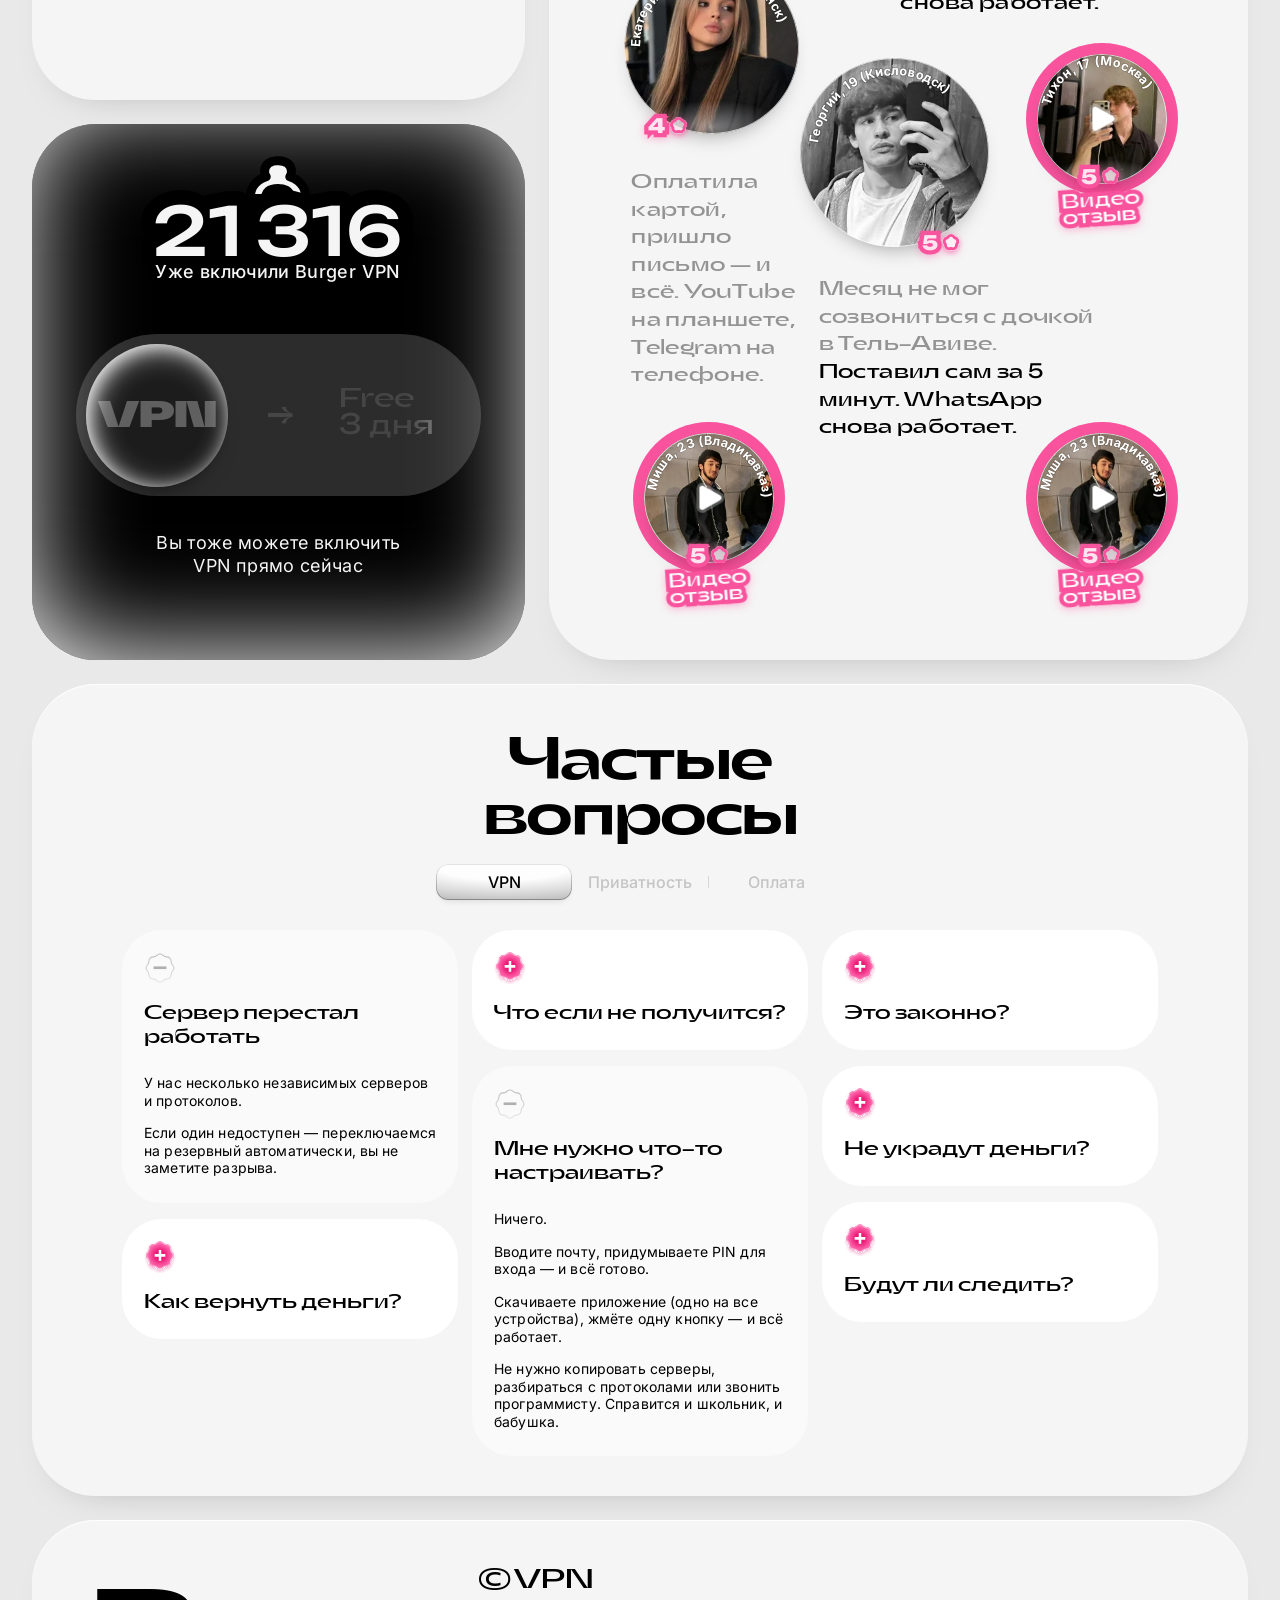
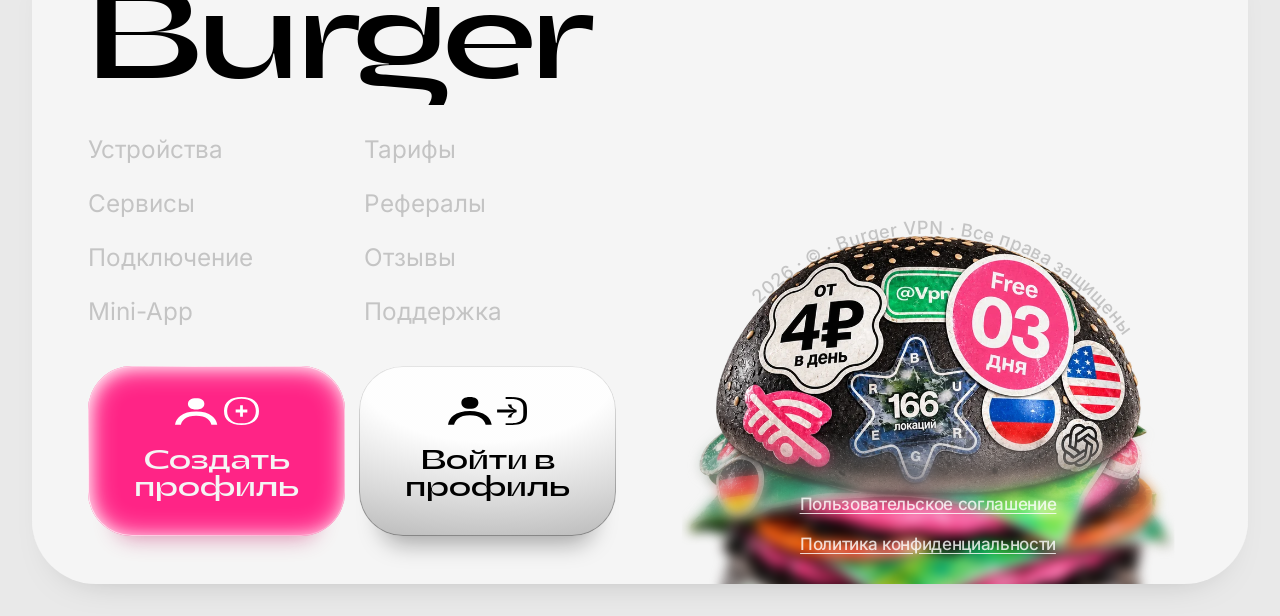
==== commit 6e5f2d98: "Тарифы: секция больше не тормозит - цветок «Включите VPN» — готовая картинка вместо SVG с фильтрами:" ====
--- a/index.html
+++ b/index.html
@@ -399,52 +399,7 @@
           <p class="tariffs__gift">3 дня<br><span class="tariffs__gift-small">в подарок</span></p>
 
           <a class="tariffs__power" href="https://t.me/VpnBurger_bot" data-activation-open aria-label="Включить VPN бесплатно на 3 дня">
-            <svg class="tariffs__flower" viewBox="0 0 400 400" aria-hidden="true">
-            <defs>
-              <mask id="tariff-flower-outside" maskUnits="userSpaceOnUse" x="0" y="0" width="400" height="400">
-                <rect width="400" height="400" fill="#fff"/>
-                <path transform="translate(51.55 53.11)" d="M115.379 14.1688C133.377 -4.72299 163.517 -4.72288 181.515 14.1688C188.982 22.0068 199.685 25.9025 210.444 24.6981C236.374 21.7949 259.463 41.1681 261.107 67.2088C261.789 78.013 267.484 87.8771 276.499 93.87C298.229 108.314 303.463 137.996 287.984 159.001C281.561 167.716 279.584 178.933 282.638 189.319C290 214.352 274.929 240.454 249.57 246.595C239.048 249.143 230.323 256.464 225.987 266.383C215.535 290.291 187.213 300.6 163.839 289.003C154.141 284.192 142.752 284.191 133.054 289.003C109.68 300.599 81.3575 290.291 70.9065 266.383C66.5702 256.463 57.845 249.142 47.3235 246.595C21.964 240.454 6.89341 214.352 14.2551 189.319C17.3096 178.933 15.3319 167.716 8.9094 159.001C-6.56958 137.996 -1.3359 108.314 20.3938 93.87C29.4096 87.8772 35.1044 78.0132 35.7864 67.2088C37.4302 41.1683 60.5191 21.7953 86.4494 24.6981C97.208 25.9026 107.912 22.0069 115.379 14.1688Z" fill="#000"/>
-              </mask>
-              <filter id="tariff-flower-glass" x="-4.62" y="-7.60376" width="318.071" height="317.936" filterUnits="userSpaceOnUse" color-interpolation-filters="sRGB">
-              <feFlood flood-opacity="0" result="BackgroundImageFix"/>
-              <feBlend mode="normal" in="SourceGraphic" in2="BackgroundImageFix" result="shape"/>
-              <feColorMatrix in="SourceAlpha" type="matrix" values="0 0 0 0 0 0 0 0 0 0 0 0 0 0 0 0 0 0 127 0" result="hardAlpha"/>
-              <feMorphology radius="4" operator="dilate" in="hardAlpha" result="effect1_innerShadow_0_4"/>
-              <feOffset dx="16.5581" dy="16.5581"/>
-              <feGaussianBlur stdDeviation="32.755"/>
-              <feComposite in2="hardAlpha" operator="arithmetic" k2="-1" k3="1"/>
-              <feColorMatrix type="matrix" values="0 0 0 0 1 0 0 0 0 1 0 0 0 0 1 0 0 0 0.5 0"/>
-              <feBlend mode="normal" in2="shape" result="effect1_innerShadow_0_4"/>
-              <feColorMatrix in="SourceAlpha" type="matrix" values="0 0 0 0 0 0 0 0 0 0 0 0 0 0 0 0 0 0 127 0" result="hardAlpha"/>
-              <feMorphology radius="4" operator="dilate" in="hardAlpha" result="effect2_innerShadow_0_4"/>
-              <feOffset dx="16.5581" dy="16.5581"/>
-              <feGaussianBlur stdDeviation="12.86"/>
-              <feComposite in2="hardAlpha" operator="arithmetic" k2="-1" k3="1"/>
-              <feColorMatrix type="matrix" values="0 0 0 0 1 0 0 0 0 1 0 0 0 0 1 0 0 0 0.7 0"/>
-              <feBlend mode="normal" in2="effect1_innerShadow_0_4" result="effect2_innerShadow_0_4"/>
-              <feColorMatrix in="SourceAlpha" type="matrix" values="0 0 0 0 0 0 0 0 0 0 0 0 0 0 0 0 0 0 127 0" result="hardAlpha"/>
-              <feMorphology radius="4" operator="dilate" in="hardAlpha" result="effect3_innerShadow_0_4"/>
-              <feOffset dx="-4.62" dy="-9.56"/>
-              <feGaussianBlur stdDeviation="20.36"/>
-              <feComposite in2="hardAlpha" operator="arithmetic" k2="-1" k3="1"/>
-              <feColorMatrix type="matrix" values="0 0 0 0 1 0 0 0 0 1 0 0 0 0 1 0 0 0 0.1 0"/>
-              <feBlend mode="normal" in2="effect2_innerShadow_0_4" result="effect3_innerShadow_0_4"/>
-              <feColorMatrix in="SourceAlpha" type="matrix" values="0 0 0 0 0 0 0 0 0 0 0 0 0 0 0 0 0 0 127 0" result="hardAlpha"/>
-              <feMorphology radius="4" operator="dilate" in="hardAlpha" result="effect4_innerShadow_0_4"/>
-              <feOffset dx="-4.62" dy="-9.56"/>
-              <feGaussianBlur stdDeviation="7.86"/>
-              <feComposite in2="hardAlpha" operator="arithmetic" k2="-1" k3="1"/>
-              <feColorMatrix type="matrix" values="0 0 0 0 1 0 0 0 0 1 0 0 0 0 1 0 0 0 0.8 0"/>
-              <feBlend mode="normal" in2="effect3_innerShadow_0_4" result="effect4_innerShadow_0_4"/>
-              </filter>
-            </defs>
-            <g mask="url(#tariff-flower-outside)">
-              <path transform="translate(51.55 53.11)" d="M115.379 14.1688C133.377 -4.72299 163.517 -4.72288 181.515 14.1688C188.982 22.0068 199.685 25.9025 210.444 24.6981C236.374 21.7949 259.463 41.1681 261.107 67.2088C261.789 78.013 267.484 87.8771 276.499 93.87C298.229 108.314 303.463 137.996 287.984 159.001C281.561 167.716 279.584 178.933 282.638 189.319C290 214.352 274.929 240.454 249.57 246.595C239.048 249.143 230.323 256.464 225.987 266.383C215.535 290.291 187.213 300.6 163.839 289.003C154.141 284.192 142.752 284.191 133.054 289.003C109.68 300.599 81.3575 290.291 70.9065 266.383C66.5702 256.463 57.845 249.142 47.3235 246.595C21.964 240.454 6.89341 214.352 14.2551 189.319C17.3096 178.933 15.3319 167.716 8.9094 159.001C-6.56958 137.996 -1.3359 108.314 20.3938 93.87C29.4096 87.8772 35.1044 78.0132 35.7864 67.2088C37.4302 41.1683 60.5191 21.7953 86.4494 24.6981C97.208 25.9026 107.912 22.0069 115.379 14.1688Z" fill="none" stroke="#fff" stroke-opacity="0.15" stroke-width="40" stroke-linejoin="round"/>
-            </g>
-            <g class="tariffs__flower-glow" transform="translate(51.55 53.11)">
-              <path d="M115.379 14.1688C133.377 -4.72299 163.517 -4.72288 181.515 14.1688C188.982 22.0068 199.685 25.9025 210.444 24.6981C236.374 21.7949 259.463 41.1681 261.107 67.2088C261.789 78.013 267.484 87.8771 276.499 93.87C298.229 108.314 303.463 137.996 287.984 159.001C281.561 167.716 279.584 178.933 282.638 189.319C290 214.352 274.929 240.454 249.57 246.595C239.048 249.143 230.323 256.464 225.987 266.383C215.535 290.291 187.213 300.6 163.839 289.003C154.141 284.192 142.752 284.191 133.054 289.003C109.68 300.599 81.3575 290.291 70.9065 266.383C66.5702 256.463 57.845 249.142 47.3235 246.595C21.964 240.454 6.89341 214.352 14.2551 189.319C17.3096 178.933 15.3319 167.716 8.9094 159.001C-6.56958 137.996 -1.3359 108.314 20.3938 93.87C29.4096 87.8772 35.1044 78.0132 35.7864 67.2088C37.4302 41.1683 60.5191 21.7953 86.4494 24.6981C97.208 25.9026 107.912 22.0069 115.379 14.1688ZM120.876 82.2381C104.672 84.9806 91.3247 90.3443 80.8342 98.329C64.6743 110.491 56.594 127.645 56.594 149.79C56.594 172.117 64.6743 189.362 80.8342 201.523C96.8127 213.685 119.419 219.766 148.653 219.766V219.76C177.879 219.758 200.48 213.677 216.456 201.517C232.616 189.356 240.696 172.112 240.697 149.785C240.697 127.64 232.616 110.486 216.456 98.3241C206.072 90.4201 192.888 85.0844 176.905 82.3172L174.768 99.8192C184.045 102.114 191.859 105.79 198.208 110.848C210.011 119.924 215.911 132.904 215.911 149.785C215.911 166.484 210.01 179.463 198.208 188.721C186.587 197.978 170.064 202.606 148.638 202.606V202.611C127.219 202.609 110.701 197.981 99.0832 188.725C87.281 179.468 81.3792 166.49 81.3791 149.79C81.3792 132.909 87.2809 119.929 99.0832 110.853C105.543 105.707 113.518 101.992 123.008 99.7069L120.876 82.2381ZM131.269 75.3553L138.162 139.655H160.224L167.118 75.3553H131.269Z" fill="#fff" fill-opacity="0.02" filter="url(#tariff-flower-glass)"/>
-            </g>
-          </svg>
+            <img class="tariffs__flower" src="img/tariffs/flower.webp" width="1000" height="1000" alt="" loading="lazy">
           </a>
           <p class="tariffs__free">Включите VPN<br>бесплатно</p>
         </div>
--- a/css/blocks/tariffs.css
+++ b/css/blocks/tariffs.css
@@ -50,6 +50,7 @@
   z-index: -1;
   opacity: 0;
   transition: opacity 0.8s ease;
+  will-change: opacity;
 }
 
 .tariffs__backdrop_active {
@@ -90,6 +91,7 @@
   filter: drop-shadow(0 0 1px #ffd3ec) drop-shadow(0 6px 8px rgb(74 0 41 / 0.4));
   transform: translateX(-50%) rotate(-4deg);
   animation: tariffs-gift 4s var(--ease-in-out) infinite;
+  will-change: transform;
 }
 
 .tariffs__gift-small {
@@ -108,16 +110,14 @@
   -webkit-tap-highlight-color: transparent;
 }
 
+/* Цветок — готовая картинка, а не SVG с фильтрами: размытия стекла браузер пересчитывал
+   на каждом кадре «дыхания», и вся секция шла рывками, особенно на iPhone */
 .tariffs__flower {
   width: 100%;
   height: 100%;
-  overflow: visible;
+  will-change: transform;
   animation: tariffs-breathe 5s var(--ease-in-out) infinite;
   transition: scale 0.45s var(--ease-back), filter 0.45s ease;
-}
-
-.tariffs__flower-glow {
-  animation: tariffs-glow 5s var(--ease-in-out) infinite;
 }
 
 .tariffs__power::after {
@@ -218,6 +218,9 @@
   aspect-ratio: 1;
   object-fit: contain;
   transform: translateY(calc(var(--distance, 1) * 7%)) scale(calc(1 - var(--distance, 1) * 0.34)) rotate(calc(var(--offset, 0) * 14deg + var(--tilt, 0deg)));
+  /* Каждый бургер — отдельный слой: при листании меняется только трансформация, и картинку
+     не нужно перерисовывать на каждом кадре. Без этого iPhone листал рывками */
+  will-change: transform;
   pointer-events: none;
   user-select: none;
 }
@@ -355,8 +358,6 @@
   padding: 1px;
   object-fit: contain;
   background: radial-gradient(80% 80% at 50% 30%, rgb(215 215 215 / 0.2) 0%, rgb(175 175 175 / 0.14) 17%, rgb(89 89 89 / 0.18) 34%, rgb(154 154 154 / 0.02) 49%), rgb(0 0 0 / 0.5);
-  -webkit-backdrop-filter: blur(5px);
-  backdrop-filter: blur(5px);
   animation: tariffs-thumb 0.5s var(--ease-back) both;
 }
 
@@ -486,8 +487,12 @@
   margin-top: calc(24 * var(--u));
 }
 
+/* Под кнопкой гладкий градиент — размытие фона из glass_theme_clear ничего не меняет на вид,
+   а Safari пересчитывает его каждый кадр, пока фон карточки меняет цвет */
 .tariffs__connect {
   width: 100%;
+  -webkit-backdrop-filter: none;
+  backdrop-filter: none;
 }
 
 .tariffs__discount {
@@ -532,17 +537,6 @@
 
   50% {
     transform: scale(1.03) rotate(3deg);
-  }
-}
-
-@keyframes tariffs-glow {
-  0%,
-  100% {
-    opacity: 0.85;
-  }
-
-  50% {
-    opacity: 1;
   }
 }
 
--- a/css/blocks/payment.css
+++ b/css/blocks/payment.css
@@ -1,7 +1,10 @@
 /* Окно прокручивается само, когда не помещается по высоте. Пока открыт лист итога или экран
-   успеха, прокрутка выключена: они прижаты к низу видимой части и прокручиваются внутри */
+   успеха, прокрутка выключена: они прижаты к низу видимой части и прокручиваются внутри.
+   Окно лежит вне сетки .page, поэтому оно само контейнер: иначе --u у кнопок внутри
+   считалась бы от ширины экрана, и на ПК «Создать профиль» не влезал в кнопку */
 .payment {
   position: relative;
+  container-type: inline-size;
   min-height: min(760px, calc(100dvh - 32px));
   overflow-x: hidden;
   overflow-y: auto;
@@ -92,11 +95,11 @@
     "name price"
     "devices price";
   align-items: center;
-  column-gap: 10px;
+  column-gap: 8px;
   row-gap: 10px;
   width: 100%;
   min-height: 86px;
-  padding: 16px 16px 16px clamp(18px, 7vw, 31px);
+  padding: 16px clamp(12px, 3.6vw, 16px) 16px clamp(16px, 6vw, 31px);
   border-radius: 25px;
   background: rgb(0 0 0 / 0.1);
   text-align: left;
@@ -133,7 +136,7 @@
   grid-area: name;
   align-self: end;
   font-family: var(--font-display);
-  font-size: clamp(16px, 4.6vw, 20px);
+  font-size: clamp(15px, 4.6vw, 20px);
   font-weight: 500;
   line-height: 0.9;
   color: var(--color-ink-30);
@@ -161,15 +164,18 @@
   color: rgb(255 255 255 / 0.5);
 }
 
+/* Сумма и «/ нед» стоят на одной базовой линии, а вся строка — по центру плашки: во flex
+   выравнивание по базовой линии прижимало текст к верху */
 .payment__plan-price {
   grid-area: price;
-  display: flex;
+  display: grid;
+  grid-auto-flow: column;
+  place-content: center;
   align-items: baseline;
-  justify-content: center;
   gap: 0.25em;
-  min-width: clamp(104px, 32vw, 144px);
+  min-width: clamp(96px, 30vw, 144px);
   height: 54px;
-  padding-inline: 10px;
+  padding-inline: 8px;
   border-radius: 14px;
   background: rgb(255 255 255 / 0.1);
   box-shadow: inset 2.5px 2.5px 16.5px -2.5px rgb(255 255 255 / 0.8), inset 0 0 0 1px rgb(164 184 255 / 0.25);
@@ -479,10 +485,12 @@
   width: 43px;
 }
 
+/* Поля кнопки уже, чем у button_size_m: иначе «Создать профиль» не влезает в карточку */
 .payment__confirm {
   flex: none;
   width: 100%;
   margin-top: 24px;
+  padding-inline: 12px;
 }
 
 .payment__success {
@@ -504,6 +512,7 @@
   position: absolute;
   inset: -12%;
   width: 124%;
+  max-width: none;
   animation: payment-star 0.9s var(--ease-back) both;
 }
 
